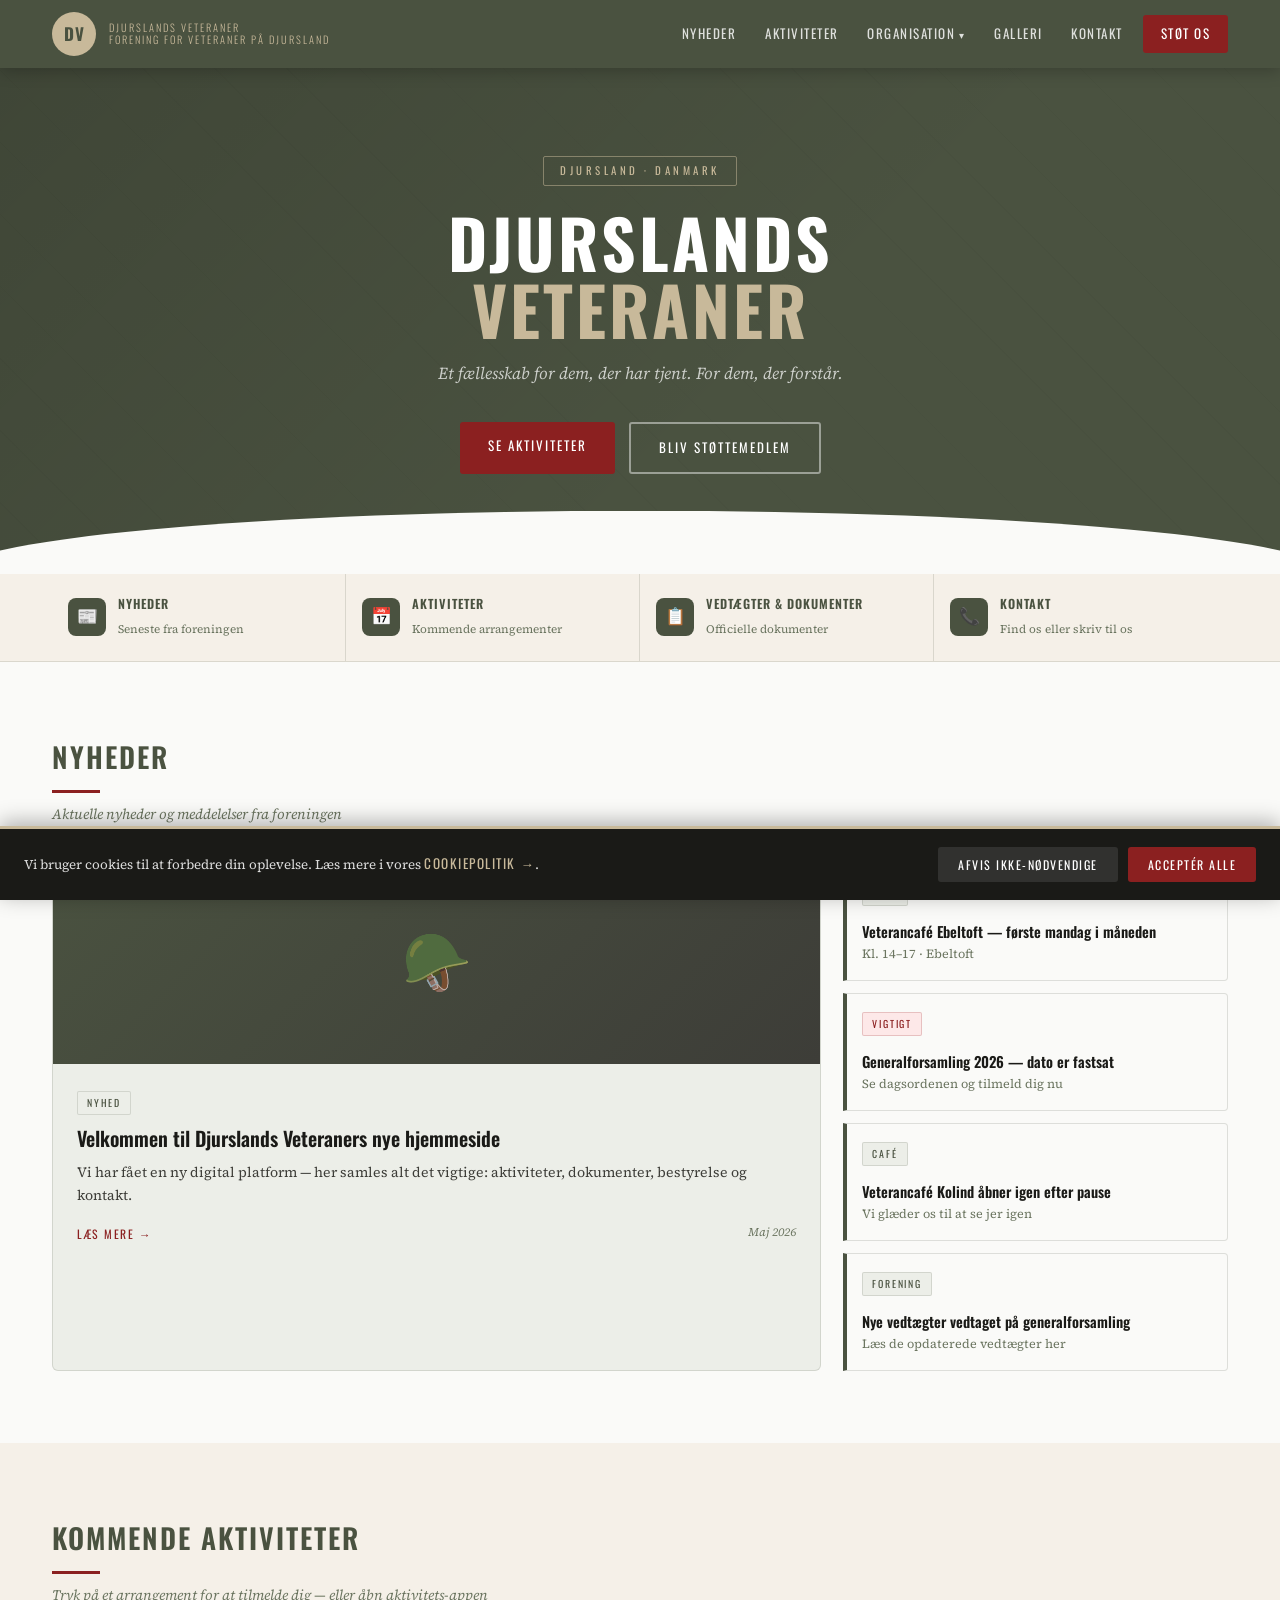
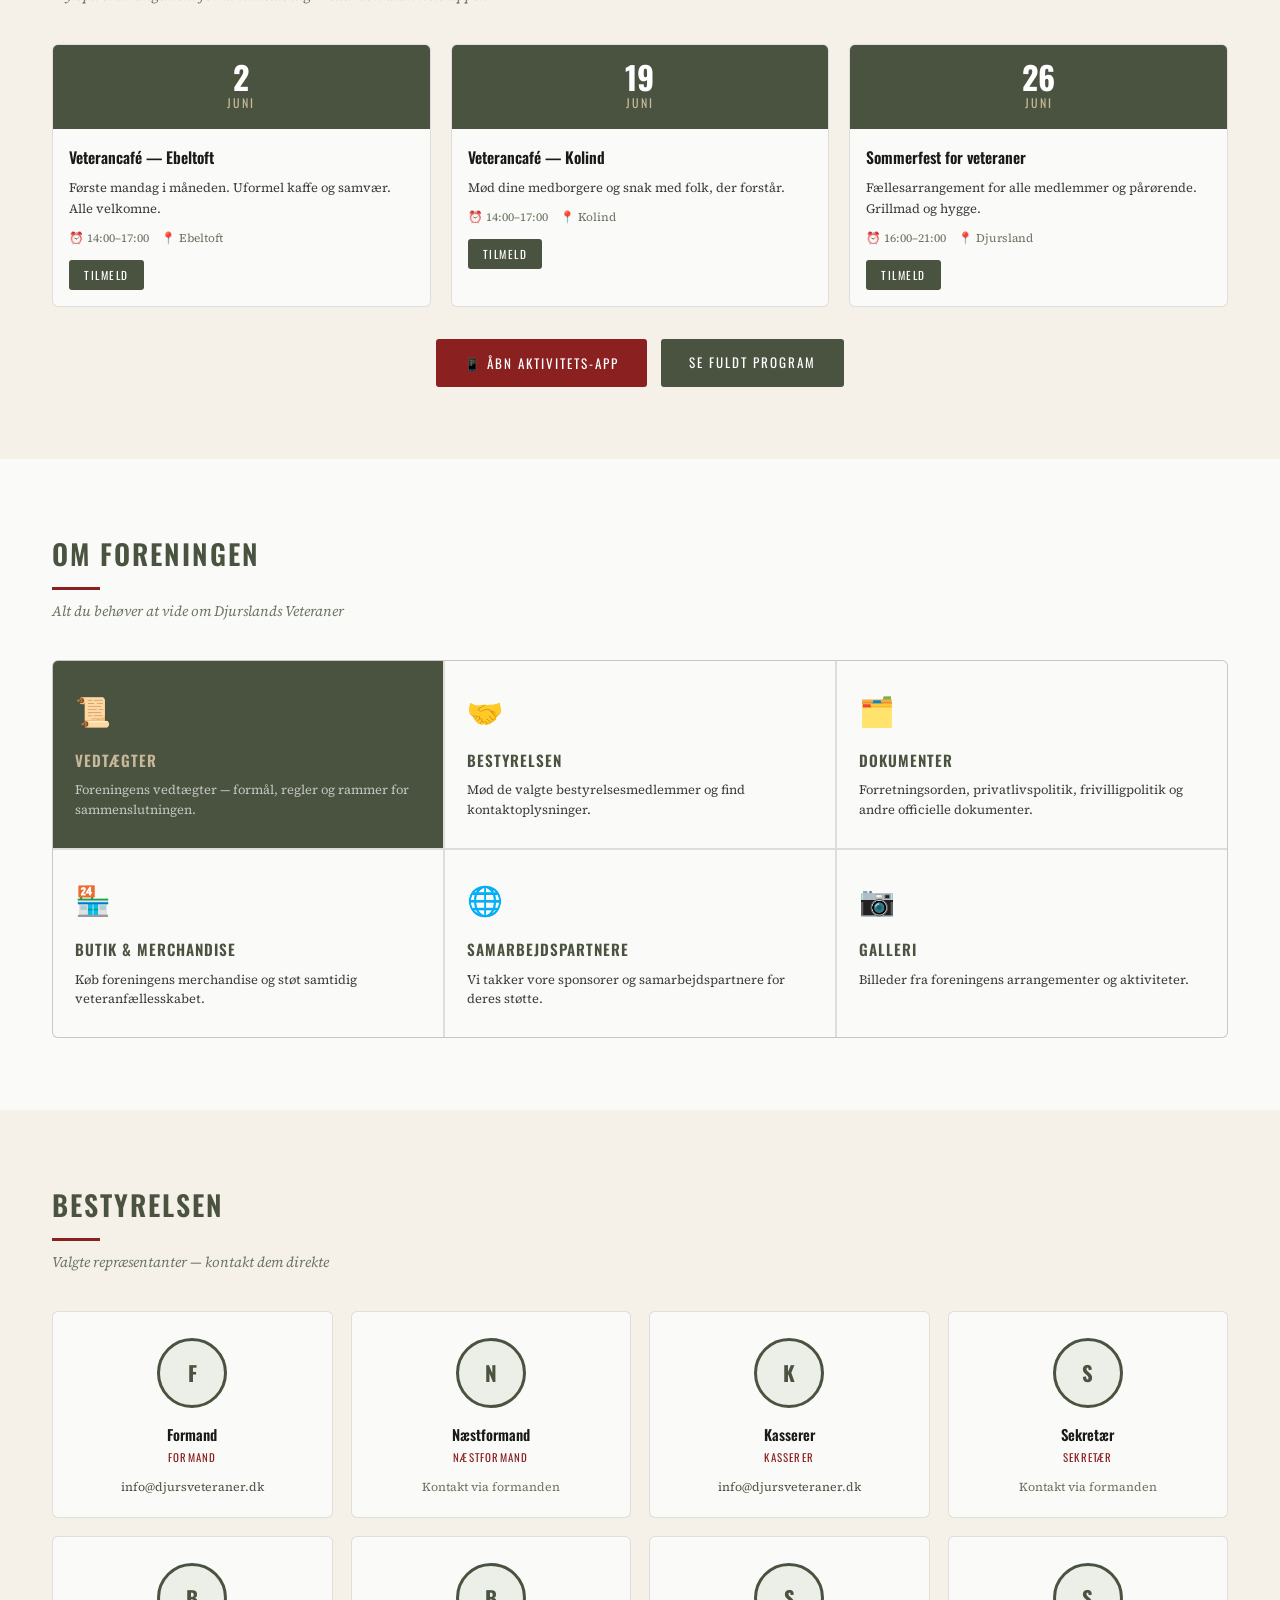
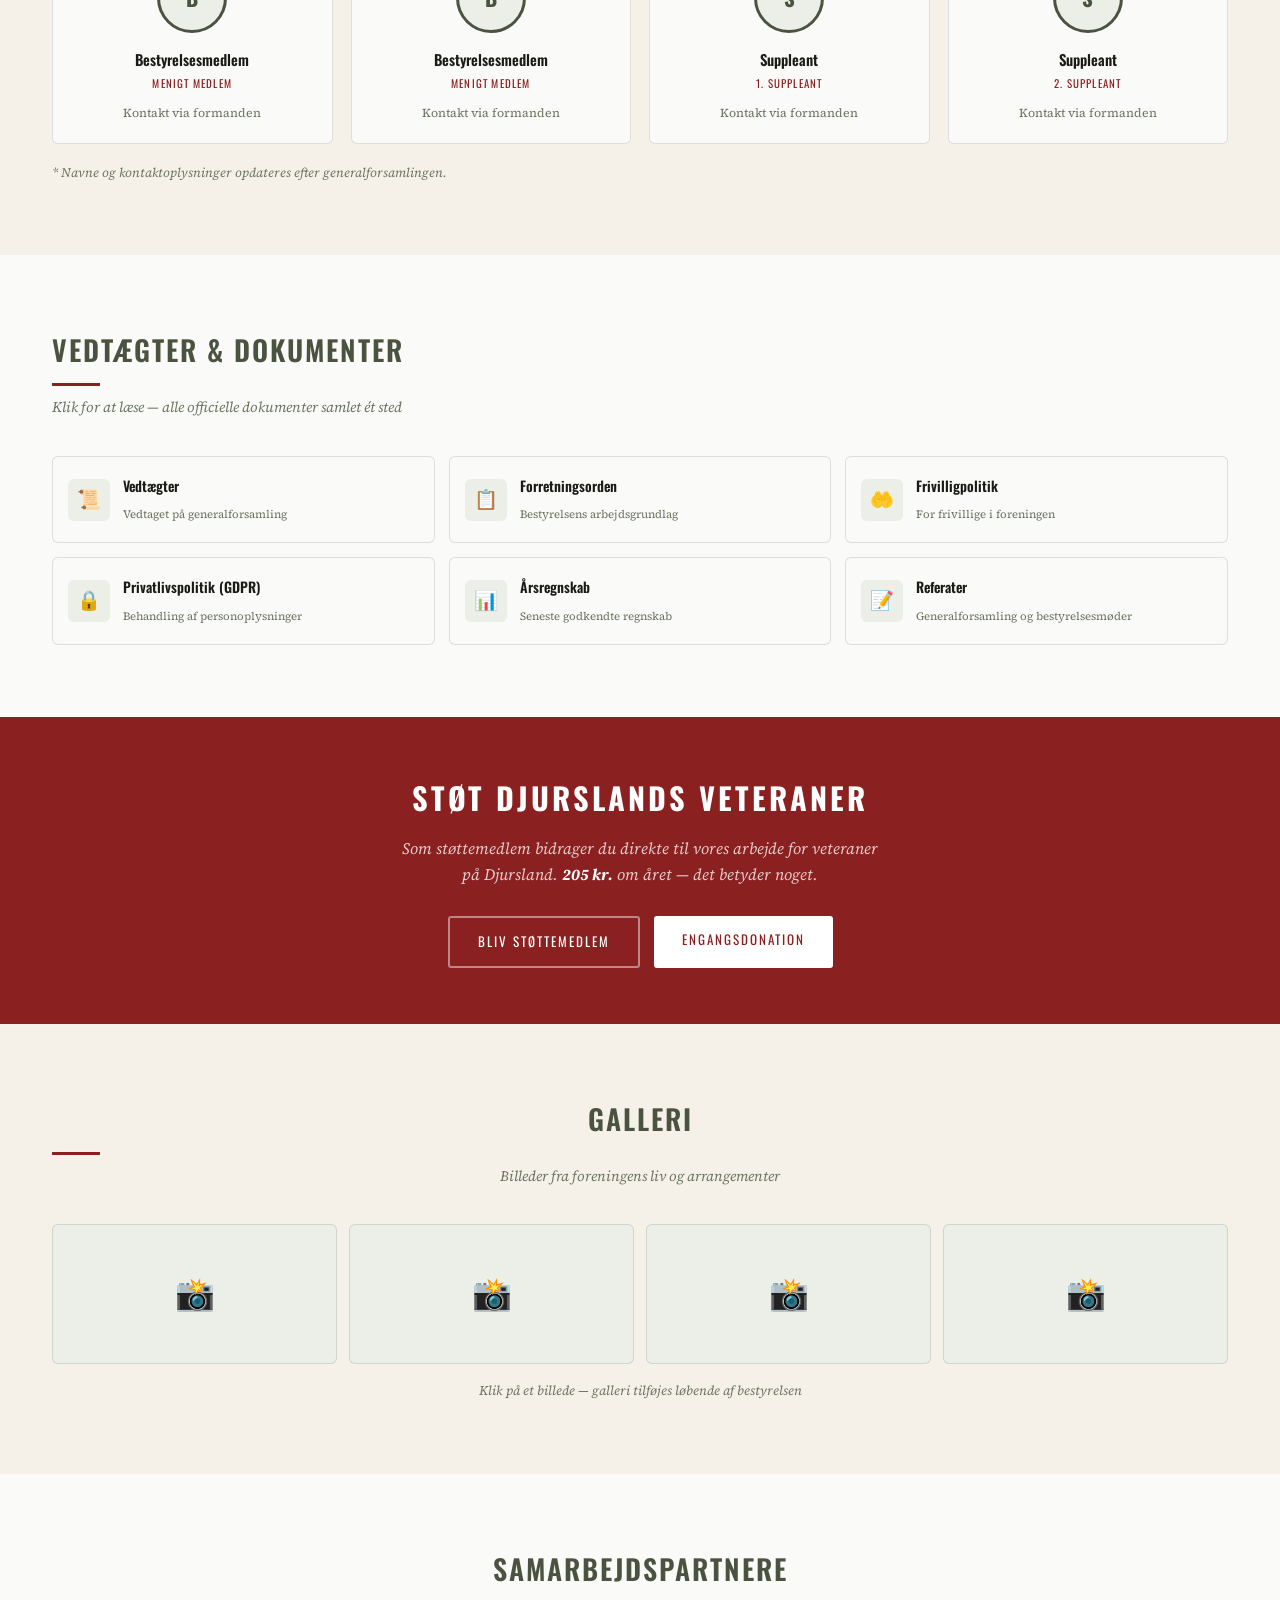
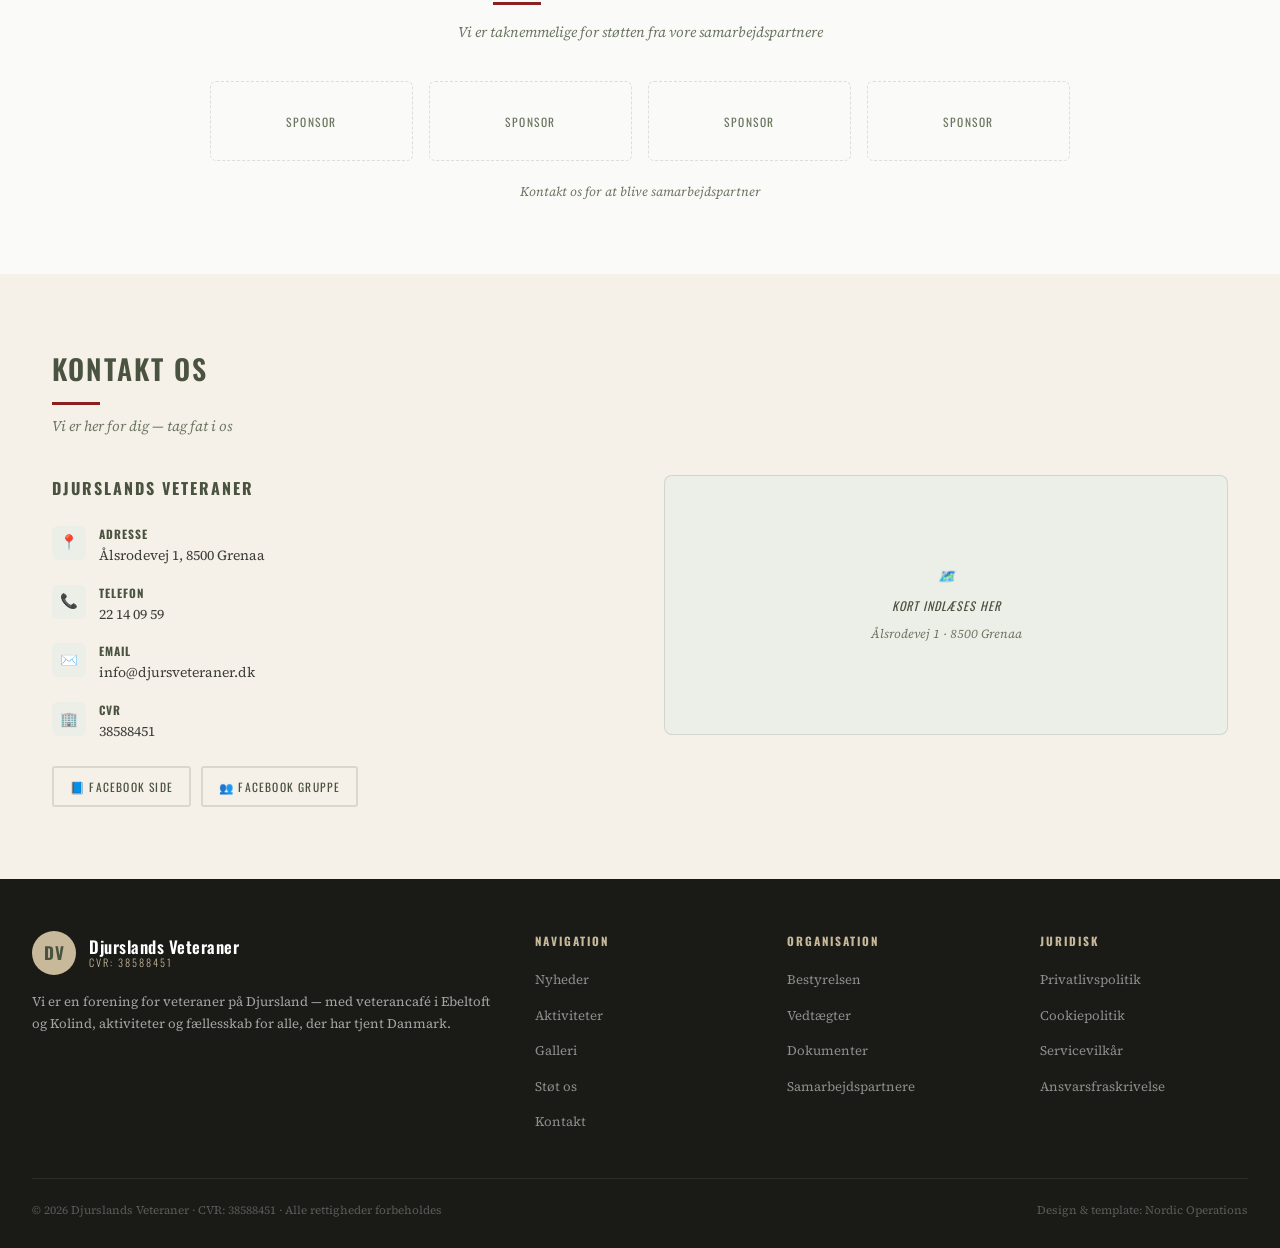
==== index.html @ 8ab8963c "Rename djursveteraner-v2 (3).html to index.html" ====
<!DOCTYPE html>
<html lang="da">
<head>
<meta charset="UTF-8">
<meta name="viewport" content="width=device-width, initial-scale=1.0">
<title id="page-title">Djurslands Veteraner</title>
<link rel="preconnect" href="https://fonts.googleapis.com">
<link href="https://fonts.googleapis.com/css2?family=Oswald:wght@300;400;600;700&family=Source+Serif+4:ital,wght@0,300;0,400;1,300&display=swap" rel="stylesheet">

<script>
/* ════════════════════════════════════════════════════════════════
   NORDIC OPERATIONS — VETERANHJEMMESIDE TEMPLATE v2.0
   Skift forening ved at redigere CONFIG-blokken herunder.
   Alt andet tilpasser sig automatisk.
   ════════════════════════════════════════════════════════════════ */
const CONFIG = {
  /* Foreningens identitet */
  navn:         "Djurslands Veteraner",
  undertitel:   "Forening for veteraner på Djursland",
  initialer:    "DV",
  tagline:      "Et fællesskab for dem, der har tjent. For dem, der forstår.",
  stiftetsAar:  2016,

  /* Kontakt */
  adresse:      "Ålsrodevej 1",
  postnrBy:     "8500 Grenaa",
  region:       "Djursland · Danmark",
  telefon:      "22 14 09 59",
  email:        "info@djursveteraner.dk",
  cvr:          "38588451",

  /* Sociale medier */
  facebook:     "https://www.facebook.com/DjurslandsVeteraner/",
  facebookGruppe: "https://www.facebook.com/groups/djurslandsveteraner",

  /* Støttemedlemskab */
  kontingent:   "205",

  /* Juridisk / template-ejer */
  templateEjer: "Nordic Operations",
  aargang:      "2026",

  /* Farver — primær og accent (hex) */
  farverPrimaer: "#4a5240",
  farverAccent:  "#8b2020",
  farverSand:    "#c8b99a",
};
</script>

<style>
  :root {
    --olive:      #4a5240;
    --olive-l:    #6b7560;
    --olive-pale: #eceee8;
    --sand:       #c8b99a;
    --sand-light: #f5f0e8;
    --red:        #8b2020;
    --red-l:      #a82828;
    --white:      #fafaf8;
    --dark:       #1a1a17;
    --mid:        #3d3d38;
    --border:     rgba(74,82,64,0.16);
    --radius:     6px;
  }

  *, *::before, *::after { margin:0; padding:0; box-sizing:border-box; }
  html { scroll-behavior: smooth; font-size: 16px; }

  body {
    font-family: 'Source Serif 4', Georgia, serif;
    background: var(--white);
    color: var(--dark);
    line-height: 1.65;
    overflow-x: hidden;
  }

  /* ── COOKIE BANNER ── */
  #cookie-banner {
    position: fixed;
    bottom: 0; left: 0; right: 0;
    background: var(--dark);
    color: rgba(255,255,255,0.85);
    z-index: 9999;
    padding: 18px 24px;
    display: flex;
    align-items: center;
    justify-content: space-between;
    gap: 20px;
    flex-wrap: wrap;
    box-shadow: 0 -4px 20px rgba(0,0,0,0.3);
    border-top: 3px solid var(--sand);
    transform: translateY(0);
    transition: transform 0.4s ease;
  }
  #cookie-banner.hidden { transform: translateY(110%); }
  .cookie-text { font-size: 0.83rem; flex: 1; min-width: 200px; }
  .cookie-text a { color: var(--sand); }
  .cookie-btns { display: flex; gap: 10px; flex-shrink: 0; }
  .cookie-accept, .cookie-reject {
    font-family: 'Oswald', sans-serif;
    font-size: 0.75rem;
    letter-spacing: 1.5px;
    text-transform: uppercase;
    padding: 9px 20px;
    border: none;
    border-radius: 3px;
    cursor: pointer;
    transition: background 0.2s;
  }
  .cookie-accept { background: var(--red); color: white; }
  .cookie-accept:hover { background: var(--red-l); }
  .cookie-reject { background: rgba(255,255,255,0.1); color: white; }
  .cookie-reject:hover { background: rgba(255,255,255,0.2); }

  /* ── MODAL OVERLAY (juridiske sider) ── */
  .modal-overlay {
    display: none;
    position: fixed;
    inset: 0;
    background: rgba(0,0,0,0.6);
    z-index: 8000;
    overflow-y: auto;
    padding: 40px 20px;
  }
  .modal-overlay.open { display: block; }
  .modal-box {
    background: var(--white);
    max-width: 760px;
    margin: 0 auto;
    border-radius: 10px;
    overflow: hidden;
    box-shadow: 0 20px 60px rgba(0,0,0,0.4);
  }
  .modal-header {
    background: var(--olive);
    padding: 24px 32px;
    display: flex;
    justify-content: space-between;
    align-items: center;
  }
  .modal-header h2 {
    font-family: 'Oswald', sans-serif;
    font-size: 1.3rem;
    font-weight: 600;
    color: white;
    text-transform: uppercase;
    letter-spacing: 2px;
  }
  .modal-close {
    background: rgba(255,255,255,0.15);
    border: none;
    color: white;
    width: 36px; height: 36px;
    border-radius: 50%;
    font-size: 1.1rem;
    cursor: pointer;
    display: flex; align-items: center; justify-content: center;
    transition: background 0.2s;
  }
  .modal-close:hover { background: rgba(255,255,255,0.3); }
  .modal-body {
    padding: 32px;
    font-size: 0.9rem;
    line-height: 1.75;
    color: var(--mid);
  }
  .modal-body h3 {
    font-family: 'Oswald', sans-serif;
    font-size: 1rem;
    text-transform: uppercase;
    letter-spacing: 1px;
    color: var(--olive);
    margin: 24px 0 8px;
  }
  .modal-body h3:first-child { margin-top: 0; }
  .modal-body p { margin-bottom: 12px; }
  .modal-body ul { padding-left: 20px; margin-bottom: 12px; }
  .modal-body ul li { margin-bottom: 6px; }
  .modal-body .legal-stamp {
    margin-top: 28px;
    padding: 16px;
    background: var(--olive-pale);
    border-radius: var(--radius);
    font-size: 0.8rem;
    border-left: 4px solid var(--olive);
  }

  /* ── HEADER ── */
  header {
    background: var(--olive);
    position: sticky;
    top: 0;
    z-index: 500;
    box-shadow: 0 2px 16px rgba(0,0,0,0.25);
  }
  .header-inner {
    max-width: 1240px;
    margin: 0 auto;
    padding: 0 2rem;
    display: flex;
    align-items: center;
    justify-content: space-between;
    height: 68px;
  }
  .logo {
    display: flex; align-items: center; gap: 13px;
    text-decoration: none;
  }
  .logo-badge {
    width: 44px; height: 44px;
    background: var(--sand);
    border-radius: 50%;
    display: flex; align-items: center; justify-content: center;
    font-family: 'Oswald', sans-serif;
    font-size: 17px; font-weight: 700;
    color: var(--olive);
    flex-shrink: 0;
    letter-spacing: 0.5px;
  }
  .logo-text {
    font-family: 'Oswald', sans-serif;
    font-size: 1.05rem; font-weight: 600;
    color: var(--white);
    line-height: 1.2;
    letter-spacing: 0.5px;
  }
  .logo-text span {
    display: block;
    font-size: 0.65rem; font-weight: 300;
    color: var(--sand);
    letter-spacing: 2px;
    text-transform: uppercase;
  }

  nav { display: flex; align-items: center; gap: 0; }
  nav > a, nav > .nav-dd > a {
    font-family: 'Oswald', sans-serif;
    font-size: 0.82rem;
    letter-spacing: 1.5px;
    text-transform: uppercase;
    color: rgba(255,255,255,0.82);
    text-decoration: none;
    padding: 0.55rem 0.9rem;
    transition: color 0.2s;
    white-space: nowrap;
    display: block;
  }
  nav > a:hover, nav > .nav-dd > a:hover { color: var(--sand); }

  .nav-dd { position: relative; }
  .nav-dd > a::after { content: ' ▾'; font-size: 0.65rem; }
  .dd-menu {
    display: none;
    position: absolute;
    top: calc(100% + 2px);
    left: 0;
    background: var(--dark);
    min-width: 210px;
    border-top: 3px solid var(--sand);
    box-shadow: 0 10px 30px rgba(0,0,0,0.35);
    border-radius: 0 0 var(--radius) var(--radius);
  }
  .nav-dd:hover .dd-menu { display: block; }
  .dd-menu a {
    display: block;
    font-family: 'Oswald', sans-serif;
    font-size: 0.78rem;
    letter-spacing: 1.2px;
    text-transform: uppercase;
    color: rgba(255,255,255,0.7);
    text-decoration: none;
    padding: 11px 18px;
    border-bottom: 1px solid rgba(255,255,255,0.05);
    transition: color 0.15s, background 0.15s;
  }
  .dd-menu a:last-child { border-bottom: none; }
  .dd-menu a:hover { color: var(--sand); background: rgba(255,255,255,0.04); }

  .nav-cta {
    background: var(--red) !important;
    color: white !important;
    padding: 0.5rem 1.1rem !important;
    border-radius: 3px;
    margin-left: 6px;
  }
  .nav-cta:hover { background: var(--red-l) !important; }

  /* ── HERO ── */
  .hero {
    background: var(--olive);
    background-image:
      linear-gradient(135deg, rgba(0,0,0,0.15) 0%, transparent 60%),
      repeating-linear-gradient(45deg, transparent, transparent 50px, rgba(0,0,0,0.025) 50px, rgba(0,0,0,0.025) 51px);
    padding: 88px 2rem 100px;
    text-align: center;
    position: relative;
    overflow: hidden;
  }
  .hero::after {
    content: '';
    position: absolute;
    bottom: -1px; left: 0; right: 0;
    height: 64px;
    background: var(--white);
    clip-path: ellipse(54% 100% at 50% 100%);
  }
  .hero-badge {
    display: inline-block;
    font-family: 'Oswald', sans-serif;
    font-size: 0.68rem;
    letter-spacing: 3.5px;
    text-transform: uppercase;
    color: var(--sand);
    border: 1px solid rgba(200,185,154,0.5);
    padding: 5px 16px;
    border-radius: 2px;
    margin-bottom: 22px;
  }
  .hero h1 {
    font-family: 'Oswald', sans-serif;
    font-size: clamp(2.6rem, 5.5vw, 4.2rem);
    font-weight: 700;
    color: white;
    letter-spacing: 3px;
    text-transform: uppercase;
    line-height: 1.0;
    margin-bottom: 18px;
  }
  .hero h1 em { font-style: normal; color: var(--sand); }
  .hero p {
    color: rgba(255,255,255,0.72);
    font-size: 1.05rem;
    font-style: italic;
    max-width: 500px;
    margin: 0 auto 34px;
  }
  .hero-btns {
    display: flex; gap: 14px;
    justify-content: center;
    flex-wrap: wrap;
  }

  /* ── BUTTONS ── */
  .btn {
    font-family: 'Oswald', sans-serif;
    font-size: 0.82rem;
    letter-spacing: 2px;
    text-transform: uppercase;
    text-decoration: none;
    padding: 13px 28px;
    border-radius: 3px;
    transition: all 0.2s;
    display: inline-block;
    border: none;
    cursor: pointer;
  }
  .btn-red { background: var(--red); color: white; }
  .btn-red:hover { background: var(--red-l); transform: translateY(-1px); }
  .btn-outline { background: transparent; color: white; border: 2px solid rgba(255,255,255,0.45); }
  .btn-outline:hover { border-color: var(--sand); color: var(--sand); }
  .btn-olive { background: var(--olive); color: white; }
  .btn-olive:hover { background: var(--olive-l); }
  .btn-sm {
    font-family: 'Oswald', sans-serif;
    font-size: 0.7rem;
    letter-spacing: 1.5px;
    text-transform: uppercase;
    text-decoration: none;
    padding: 7px 15px;
    border-radius: 3px;
    background: var(--olive);
    color: white;
    display: inline-block;
    transition: background 0.2s;
    border: none;
    cursor: pointer;
  }
  .btn-sm:hover { background: var(--red); }

  /* ── QUICKLINKS ── */
  .quicklinks {
    background: var(--sand-light);
    border-bottom: 1px solid var(--border);
  }
  .ql-inner {
    max-width: 1240px;
    margin: 0 auto;
    padding: 0 2rem;
    display: grid;
    grid-template-columns: repeat(4, 1fr);
  }
  .ql-item {
    display: flex; align-items: center; gap: 12px;
    padding: 20px 16px;
    text-decoration: none;
    color: var(--mid);
    border-right: 1px solid var(--border);
    transition: background 0.2s;
  }
  .ql-item:last-child { border-right: none; }
  .ql-item:hover { background: rgba(74,82,64,0.07); }
  .ql-ico {
    width: 38px; height: 38px;
    background: var(--olive);
    border-radius: 8px;
    display: flex; align-items: center; justify-content: center;
    font-size: 1.05rem;
    flex-shrink: 0;
  }
  .ql-lbl {
    font-family: 'Oswald', sans-serif;
    font-size: 0.78rem;
    letter-spacing: 1px;
    text-transform: uppercase;
    font-weight: 600;
    color: var(--olive);
    display: block;
  }
  .ql-sub { font-size: 0.72rem; color: var(--olive-l); }

  /* ── SECTION ── */
  .wrap { max-width: 1240px; margin: 0 auto; padding: 72px 2rem; }
  .wrap-alt { background: var(--sand-light); }

  .sec-title {
    font-family: 'Oswald', sans-serif;
    font-size: 1.75rem; font-weight: 600;
    color: var(--olive);
    text-transform: uppercase;
    letter-spacing: 2px;
    margin-bottom: 6px;
  }
  .sec-title::after {
    content: '';
    display: block;
    width: 48px; height: 3px;
    background: var(--red);
    margin-top: 10px;
  }
  .sec-sub {
    color: var(--olive-l);
    font-size: 0.9rem;
    font-style: italic;
    margin-top: 10px;
    margin-bottom: 36px;
  }

  /* ── NEWS ── */
  .news-grid { display: grid; grid-template-columns: 2fr 1fr; gap: 22px; }

  .news-feat {
    background: var(--olive-pale);
    border-radius: var(--radius);
    border: 1px solid var(--border);
    overflow: hidden;
  }
  .news-feat-img {
    height: 200px;
    background: linear-gradient(135deg, var(--olive) 0%, var(--mid) 100%);
    display: flex; align-items: center; justify-content: center;
    font-size: 3.5rem;
  }
  .news-feat-body { padding: 24px; }
  .tag {
    display: inline-block;
    font-family: 'Oswald', sans-serif;
    font-size: 0.62rem;
    letter-spacing: 1.8px;
    text-transform: uppercase;
    padding: 3px 9px;
    border-radius: 2px;
    background: var(--olive-pale);
    color: var(--olive);
    border: 1px solid var(--border);
    margin-bottom: 10px;
  }
  .tag.red { background: #fde8e8; color: var(--red); border-color: rgba(139,32,32,0.2); }
  .news-feat-body h3 {
    font-family: 'Oswald', sans-serif;
    font-size: 1.25rem; font-weight: 600;
    color: var(--dark);
    line-height: 1.3;
    margin-bottom: 10px;
  }
  .news-feat-body p { font-size: 0.88rem; color: var(--mid); margin-bottom: 16px; }
  .news-foot { display: flex; justify-content: space-between; align-items: center; }
  .read-more {
    font-family: 'Oswald', sans-serif;
    font-size: 0.73rem;
    letter-spacing: 1.5px;
    text-transform: uppercase;
    color: var(--red);
    text-decoration: none;
    display: inline-flex; align-items: center; gap: 5px;
    cursor: pointer; background: none; border: none;
  }
  .read-more::after { content: '→'; }
  .read-more:hover { color: var(--olive); }
  .news-date { font-size: 0.73rem; color: var(--olive-l); font-style: italic; }

  .news-list { display: flex; flex-direction: column; gap: 12px; }
  .news-item {
    background: var(--white);
    border: 1px solid var(--border);
    border-left: 4px solid var(--olive);
    border-radius: 0 4px 4px 0;
    padding: 15px;
    text-decoration: none;
    color: inherit;
    display: block;
    cursor: pointer;
    transition: border-left-color 0.2s;
  }
  .news-item:hover { border-left-color: var(--red); }
  .news-item h4 {
    font-family: 'Oswald', sans-serif;
    font-size: 0.92rem; font-weight: 600;
    color: var(--dark);
    margin: 6px 0 3px;
    line-height: 1.3;
  }
  .news-item p { font-size: 0.78rem; color: var(--olive-l); }

  /* ── AKTIVITETER ── */
  .events-grid { display: grid; grid-template-columns: repeat(3, 1fr); gap: 20px; }
  .ev-card {
    background: var(--white);
    border-radius: var(--radius);
    border: 1px solid var(--border);
    overflow: hidden;
    transition: box-shadow 0.2s, transform 0.2s;
  }
  .ev-card:hover { box-shadow: 0 8px 24px rgba(0,0,0,0.1); transform: translateY(-2px); }
  .ev-date {
    background: var(--olive);
    color: white;
    text-align: center;
    padding: 16px 12px;
    font-family: 'Oswald', sans-serif;
  }
  .ev-date .day { font-size: 2rem; font-weight: 700; line-height: 1; }
  .ev-date .mth { font-size: 0.75rem; letter-spacing: 2px; text-transform: uppercase; color: var(--sand); }
  .ev-body { padding: 16px; }
  .ev-body h4 {
    font-family: 'Oswald', sans-serif;
    font-size: 0.98rem; font-weight: 600;
    color: var(--dark);
    margin-bottom: 6px;
  }
  .ev-body p { font-size: 0.8rem; color: var(--mid); margin-bottom: 10px; }
  .ev-meta { font-size: 0.73rem; color: var(--olive-l); display: flex; gap: 12px; margin-bottom: 12px; }

  /* ── ORGANISATION ── */
  .org-grid {
    display: grid;
    grid-template-columns: repeat(3, 1fr);
    gap: 2px;
    background: var(--border);
    border: 1px solid var(--border);
    border-radius: var(--radius);
    overflow: hidden;
  }
  .org-card {
    background: var(--white);
    padding: 28px 22px;
    text-decoration: none;
    color: inherit;
    display: block;
    cursor: pointer;
    transition: background 0.2s;
  }
  .org-card:hover { background: var(--olive-pale); }
  .org-card.dark { background: var(--olive); }
  .org-card.dark:hover { background: #3d4636; }
  .org-ico { font-size: 1.8rem; margin-bottom: 12px; }
  .org-card h4 {
    font-family: 'Oswald', sans-serif;
    font-size: 0.95rem; font-weight: 600;
    text-transform: uppercase;
    letter-spacing: 1px;
    color: var(--olive);
    margin-bottom: 7px;
  }
  .org-card.dark h4 { color: var(--sand); }
  .org-card p { font-size: 0.8rem; color: var(--mid); line-height: 1.55; }
  .org-card.dark p { color: rgba(255,255,255,0.68); }

  /* ── BESTYRELSE ── */
  .board-grid { display: grid; grid-template-columns: repeat(4, 1fr); gap: 18px; }
  .board-card {
    text-align: center;
    background: var(--white);
    border: 1px solid var(--border);
    border-radius: var(--radius);
    padding: 26px 16px 20px;
  }
  .board-av {
    width: 70px; height: 70px;
    background: var(--olive-pale);
    border-radius: 50%;
    border: 3px solid var(--olive);
    margin: 0 auto 14px;
    display: flex; align-items: center; justify-content: center;
    font-family: 'Oswald', sans-serif;
    font-size: 1.3rem; font-weight: 700;
    color: var(--olive);
  }
  .board-card h4 {
    font-family: 'Oswald', sans-serif;
    font-size: 0.92rem; font-weight: 600;
    color: var(--dark);
    margin-bottom: 3px;
  }
  .board-role {
    display: block;
    font-family: 'Oswald', sans-serif;
    font-size: 0.68rem;
    letter-spacing: 1.2px;
    text-transform: uppercase;
    color: var(--red);
    margin-bottom: 10px;
  }
  .board-info { font-size: 0.76rem; color: var(--olive-l); }
  .board-info a { color: var(--olive); text-decoration: none; }
  .board-info a:hover { color: var(--red); }

  /* ── DOKUMENTER ── */
  .docs-grid { display: grid; grid-template-columns: repeat(3, 1fr); gap: 14px; }
  .doc-card {
    display: flex; align-items: center; gap: 13px;
    background: var(--white);
    border: 1px solid var(--border);
    border-radius: var(--radius);
    padding: 17px 15px;
    text-decoration: none;
    color: inherit;
    cursor: pointer;
    transition: border-color 0.2s, box-shadow 0.2s;
  }
  .doc-card:hover { border-color: var(--olive); box-shadow: 0 4px 14px rgba(0,0,0,0.07); }
  .doc-ico {
    width: 42px; height: 42px;
    background: var(--olive-pale);
    border-radius: var(--radius);
    display: flex; align-items: center; justify-content: center;
    font-size: 1.2rem;
    flex-shrink: 0;
  }
  .doc-title {
    font-family: 'Oswald', sans-serif;
    font-size: 0.88rem; font-weight: 600;
    color: var(--dark);
    display: block;
    margin-bottom: 2px;
  }
  .doc-type { font-size: 0.7rem; color: var(--olive-l); }

  /* ── STØT OS BAND ── */
  .support-band {
    background: var(--red);
    padding: 56px 2rem;
    text-align: center;
  }
  .support-band h2 {
    font-family: 'Oswald', sans-serif;
    font-size: 1.9rem; font-weight: 700;
    color: white;
    text-transform: uppercase;
    letter-spacing: 3px;
    margin-bottom: 12px;
  }
  .support-band p {
    color: rgba(255,255,255,0.78);
    font-style: italic;
    margin-bottom: 28px;
    max-width: 480px;
    margin-left: auto; margin-right: auto;
  }
  .support-btns { display: flex; gap: 14px; justify-content: center; flex-wrap: wrap; }
  .btn-white { background: white; color: var(--red); }
  .btn-white:hover { background: #f0f0ee; }

  /* ── SAMARBEJDE ── */
  .sponsors-grid {
    display: grid;
    grid-template-columns: repeat(4, 1fr);
    gap: 16px;
    max-width: 860px;
    margin: 0 auto;
  }
  .sponsor-slot {
    background: var(--white);
    border: 1px dashed var(--border);
    border-radius: var(--radius);
    height: 80px;
    display: flex; align-items: center; justify-content: center;
    font-family: 'Oswald', sans-serif;
    font-size: 0.72rem;
    letter-spacing: 1.5px;
    text-transform: uppercase;
    color: var(--olive-l);
  }

  /* ── KONTAKT ── */
  .contact-grid { display: grid; grid-template-columns: 1fr 1fr; gap: 48px; align-items: start; }
  .contact-info h3 {
    font-family: 'Oswald', sans-serif;
    font-size: 1rem;
    text-transform: uppercase;
    letter-spacing: 2px;
    color: var(--olive);
    margin-bottom: 22px;
  }
  .c-line { display: flex; gap: 13px; margin-bottom: 15px; align-items: flex-start; }
  .c-ico {
    width: 34px; height: 34px;
    background: var(--olive-pale);
    border-radius: var(--radius);
    display: flex; align-items: center; justify-content: center;
    font-size: 0.9rem;
    flex-shrink: 0;
    margin-top: 2px;
  }
  .c-detail { font-size: 0.87rem; color: var(--mid); }
  .c-detail strong {
    display: block;
    font-family: 'Oswald', sans-serif;
    font-size: 0.72rem;
    letter-spacing: 1px;
    text-transform: uppercase;
    color: var(--olive);
    margin-bottom: 2px;
  }
  .c-detail a { color: var(--mid); text-decoration: none; }
  .c-detail a:hover { color: var(--red); }
  .social-row { display: flex; gap: 10px; margin-top: 22px; flex-wrap: wrap; }
  .soc-btn {
    font-family: 'Oswald', sans-serif;
    font-size: 0.72rem;
    letter-spacing: 1.2px;
    text-transform: uppercase;
    text-decoration: none;
    padding: 9px 16px;
    border: 2px solid var(--border);
    border-radius: 3px;
    color: var(--olive);
    transition: all 0.2s;
  }
  .soc-btn:hover { border-color: var(--olive); background: var(--olive-pale); }
  .map-box {
    background: var(--olive-pale);
    border-radius: 8px;
    height: 260px;
    display: flex; align-items: center; justify-content: center;
    border: 1px solid var(--border);
    flex-direction: column;
    gap: 8px;
    font-size: 0.85rem;
    color: var(--olive-l);
    font-style: italic;
  }

  /* ── FOOTER ── */
  footer { background: var(--dark); color: rgba(255,255,255,0.6); padding: 52px 2rem 28px; }
  .foot-inner {
    max-width: 1240px;
    margin: 0 auto;
    display: grid;
    grid-template-columns: 2.2fr 1fr 1fr 1fr;
    gap: 44px;
    margin-bottom: 36px;
  }
  .foot-brand p { font-size: 0.82rem; margin-top: 16px; line-height: 1.65; }
  .foot-brand .logo-text { color: white; }
  footer h5 {
    font-family: 'Oswald', sans-serif;
    font-size: 0.72rem;
    letter-spacing: 2px;
    text-transform: uppercase;
    color: var(--sand);
    margin-bottom: 15px;
  }
  footer ul { list-style: none; }
  footer ul li { margin-bottom: 9px; }
  footer ul li a, footer ul li button {
    font-size: 0.82rem;
    color: rgba(255,255,255,0.5);
    text-decoration: none;
    background: none; border: none; cursor: pointer;
    font-family: inherit;
    transition: color 0.2s;
    padding: 0;
  }
  footer ul li a:hover, footer ul li button:hover { color: var(--sand); }
  .foot-bottom {
    max-width: 1240px;
    margin: 0 auto;
    padding-top: 22px;
    border-top: 1px solid rgba(255,255,255,0.08);
    display: flex;
    justify-content: space-between;
    align-items: center;
    font-size: 0.72rem;
    color: rgba(255,255,255,0.28);
    flex-wrap: wrap;
    gap: 8px;
  }
  .foot-bottom a { color: rgba(255,255,255,0.28); text-decoration: none; }
  .foot-bottom a:hover { color: var(--sand); }

  /* ── NEWS MODAL ── */
  .news-detail-header { background: var(--olive-pale); padding: 20px 32px; border-bottom: 1px solid var(--border); }
  .news-detail-header .tag { margin-bottom: 8px; }
  .news-detail-header h2 { font-family: 'Oswald', sans-serif; font-size: 1.5rem; color: var(--dark); font-weight: 600; }
  .news-detail-body { padding: 28px 32px; font-size: 0.9rem; line-height: 1.8; color: var(--mid); }
  .news-detail-body p { margin-bottom: 14px; }

  /* ── UTILS ── */
  .tc { text-align: center; }
  .mt-8 { margin-top: 8px; }
  .mt-20 { margin-top: 20px; }
  .mt-32 { margin-top: 32px; }

  /* ── ANIMATIONS ── */
  @keyframes fadeUp {
    from { opacity: 0; transform: translateY(16px); }
    to   { opacity: 1; transform: translateY(0); }
  }
  .hero h1 { animation: fadeUp 0.55s ease both; }
  .hero p  { animation: fadeUp 0.55s 0.1s ease both; }
  .hero-btns { animation: fadeUp 0.55s 0.18s ease both; }

  /* ── RESPONSIVE ── */
  @media (max-width: 960px) {
    .ql-inner { grid-template-columns: repeat(2, 1fr); }
    .news-grid { grid-template-columns: 1fr; }
    .events-grid { grid-template-columns: 1fr 1fr; }
    .org-grid { grid-template-columns: 1fr 1fr; }
    .board-grid { grid-template-columns: repeat(2, 1fr); }
    .docs-grid { grid-template-columns: 1fr 1fr; }
    .contact-grid { grid-template-columns: 1fr; }
    .foot-inner { grid-template-columns: 1fr 1fr; }
    nav { display: none; }
    .sponsors-grid { grid-template-columns: repeat(2, 1fr); }
  }
  @media (max-width: 600px) {
    .ql-inner { grid-template-columns: 1fr; }
    .events-grid { grid-template-columns: 1fr; }
    .org-grid { grid-template-columns: 1fr; }
    .board-grid { grid-template-columns: 1fr; }
    .docs-grid { grid-template-columns: 1fr; }
    .foot-inner { grid-template-columns: 1fr; }
    .sponsors-grid { grid-template-columns: 1fr 1fr; }
  }
</style>
</head>
<body>

<!-- ═══════════════════════════════ COOKIE BANNER ═══════════════════════════════ -->
<div id="cookie-banner">
  <div class="cookie-text">
    Vi bruger cookies til at forbedre din oplevelse. Læs mere i vores
    <button class="read-more" onclick="openModal('modal-cookie')" style="color:var(--sand);background:none;border:none;cursor:pointer;font-size:0.83rem;">cookiepolitik</button>.
  </div>
  <div class="cookie-btns">
    <button class="cookie-reject" onclick="closeCookie()">Afvis ikke-nødvendige</button>
    <button class="cookie-accept" onclick="closeCookie()">Acceptér alle</button>
  </div>
</div>

<!-- ═══════════════════════════════ MODALS ═══════════════════════════════ -->

<!-- NYHED MODAL -->
<div class="modal-overlay" id="modal-nyhed">
  <div class="modal-box">
    <div class="modal-header">
      <h2>Nyhed</h2>
      <button class="modal-close" onclick="closeModal('modal-nyhed')">✕</button>
    </div>
    <div class="news-detail-header">
      <div class="tag">Nyhed</div>
      <h2>Velkommen til Djurslands Veteraners nye hjemmeside</h2>
    </div>
    <div class="news-detail-body">
      <p>Vi har fået en ny digital platform — her samles alt det vigtige: aktiviteter, dokumenter, bestyrelse og kontakt.</p>
      <p>Vi opfordrer alle medlemmer til at oprette profil og holde oplysninger opdateret. Det tager kun 2 minutter, men er til stor hjælp for foreningen.</p>
      <p>Hjemmesiden vil løbende blive udvidet med flere funktioner. Har du rettelser eller idéer, er du velkommen til at kontakte bestyrelsen.</p>
      <p class="news-date" style="margin-top:20px;">Publiceret: Maj 2026</p>
    </div>
  </div>
</div>

<!-- CAFE EBELTOFT MODAL -->
<div class="modal-overlay" id="modal-cafe-eb">
  <div class="modal-box">
    <div class="modal-header">
      <h2>Veterancafé Ebeltoft</h2>
      <button class="modal-close" onclick="closeModal('modal-cafe-eb')">✕</button>
    </div>
    <div class="news-detail-body">
      <p><strong>Veterancafé Ebeltoft</strong> holder åbent den første mandag i hver måned.</p>
      <p>Tid: <strong>Kl. 14:00–17:00</strong><br>Sted: Ebeltoft</p>
      <p>Kaffe, snak og samvær. Alle veteraner og pårørende er velkomne — ingen tilmelding nødvendig.</p>
    </div>
  </div>
</div>

<!-- CAFE KOLIND MODAL -->
<div class="modal-overlay" id="modal-cafe-ko">
  <div class="modal-box">
    <div class="modal-header">
      <h2>Veterancafé Kolind</h2>
      <button class="modal-close" onclick="closeModal('modal-cafe-ko')">✕</button>
    </div>
    <div class="news-detail-body">
      <p><strong>Veterancafé Kolind</strong> er åben igen efter pause.</p>
      <p>Tid: <strong>Kl. 14:00–17:00</strong><br>Sted: Kolind</p>
      <p>Mød dine medborgere — i Kolind. Vi glæder os til at se jer igen.</p>
    </div>
  </div>
</div>

<!-- GENERALFORSAMLING MODAL -->
<div class="modal-overlay" id="modal-gf">
  <div class="modal-box">
    <div class="modal-header">
      <h2>Generalforsamling 2026</h2>
      <button class="modal-close" onclick="closeModal('modal-gf')">✕</button>
    </div>
    <div class="news-detail-body">
      <p>Datoen for årets generalforsamling er fastsat. Alle medlemmer opfordres til at deltage.</p>
      <p><strong>Dagsorden:</strong></p>
      <ul style="padding-left:20px;margin-bottom:14px;">
        <li>Valg af dirigent</li>
        <li>Formandens beretning</li>
        <li>Regnskab og budget</li>
        <li>Indkomne forslag</li>
        <li>Valg til bestyrelsen</li>
        <li>Eventuelt</li>
      </ul>
      <p>Kontakt bestyrelsen for tilmelding og nærmere oplysninger om tid og sted.</p>
    </div>
  </div>
</div>

<!-- VEDTÆGTER MODAL -->
<div class="modal-overlay" id="modal-vedtaegter">
  <div class="modal-box">
    <div class="modal-header">
      <h2>Vedtægter</h2>
      <button class="modal-close" onclick="closeModal('modal-vedtaegter')">✕</button>
    </div>
    <div class="modal-body">
      <h3>§1 Navn og hjemsted</h3>
      <p>Foreningens navn er Djurslands Veteraner. Foreningen er hjemmehørende i Syddjurs Kommune.</p>
      <h3>§2 Formål</h3>
      <p>Foreningens formål er at skabe netværk og fællesskab for veteraner på Djursland, samt at yde støtte og rådgivning til veteraner og deres pårørende.</p>
      <h3>§3 Medlemskab</h3>
      <p>Alle veteraner er gratis medlemmer af foreningen. Støttemedlemmer betaler 205 kr. pr. år.</p>
      <h3>§4 Generalforsamling</h3>
      <p>Foreningens øverste myndighed er generalforsamlingen, der afholdes én gang årligt. Alle medlemmer har stemmeret.</p>
      <h3>§5 Bestyrelsen</h3>
      <p>Foreningen ledes af en bestyrelse på minimum 3 og maksimum 7 medlemmer. Formand og kasserer kan ikke være samme person.</p>
      <div class="legal-stamp">
        📋 Dette er et uddrag. Det fulde dokument kan rekvireres ved henvendelse til bestyrelsen på <a href="mailto:info@djursveteraner.dk">info@djursveteraner.dk</a>
      </div>
    </div>
  </div>
</div>

<!-- PRIVATLIVSPOLITIK MODAL -->
<div class="modal-overlay" id="modal-privacy">
  <div class="modal-box">
    <div class="modal-header">
      <h2>Privatlivspolitik (GDPR)</h2>
      <button class="modal-close" onclick="closeModal('modal-privacy')">✕</button>
    </div>
    <div class="modal-body">
      <h3>Dataansvarlig</h3>
      <p>Djurslands Veteraner · Ålsrodevej 1, 8500 Grenaa · CVR: 38588451 · info@djursveteraner.dk</p>

      <h3>Hvilke oplysninger behandler vi?</h3>
      <p>Vi behandler navn, adresse, e-mail, telefonnummer og evt. militær baggrund som du selv oplyser ved oprettelse af profil.</p>

      <h3>Formål og hjemmel</h3>
      <p>Oplysningerne bruges til administration af medlemskab, udsendelse af nyheder og invitationer til arrangementer. Hjemlen er GDPR artikel 6(1)(b) — opfyldelse af aftale.</p>

      <h3>Opbevaring og sletning</h3>
      <p>Personoplysninger slettes senest 2 år efter ophør af medlemskab, medmindre lovgivning kræver længere opbevaring.</p>

      <h3>Dine rettigheder</h3>
      <ul>
        <li>Ret til indsigt i egne oplysninger</li>
        <li>Ret til berigtigelse af forkerte oplysninger</li>
        <li>Ret til sletning ("retten til at blive glemt")</li>
        <li>Ret til at gøre indsigelse mod behandling</li>
        <li>Ret til dataportabilitet</li>
      </ul>

      <h3>Klage</h3>
      <p>Du kan klage til Datatilsynet, Carl Jacobsens Vej 35, 2500 Valby · <a href="https://www.datatilsynet.dk" target="_blank">datatilsynet.dk</a></p>

      <div class="legal-stamp">Sidst opdateret: Januar 2026 · Udarbejdet med bistand fra Nordic Operations</div>
    </div>
  </div>
</div>

<!-- COOKIEPOLITIK MODAL -->
<div class="modal-overlay" id="modal-cookie">
  <div class="modal-box">
    <div class="modal-header">
      <h2>Cookiepolitik</h2>
      <button class="modal-close" onclick="closeModal('modal-cookie')">✕</button>
    </div>
    <div class="modal-body">
      <h3>Hvad er cookies?</h3>
      <p>Cookies er små tekstfiler der gemmes i din browser, når du besøger en hjemmeside. De bruges til at huske dine præferencer og forbedre funktionaliteten.</p>

      <h3>Hvilke cookies bruger vi?</h3>
      <p><strong>Nødvendige cookies</strong> — teknisk nødvendige for at siden fungerer (login, sessioner). Kan ikke frameldes.</p>
      <p><strong>Funktionelle cookies</strong> — husker dine præferencer som f.eks. sprog og indstillinger. Kan frameldes.</p>
      <p><strong>Statistiske cookies</strong> — anonymiserede data om brug af siden til forbedring. Kræver samtykke.</p>

      <h3>Tredjepartscookies</h3>
      <p>Vi bruger Facebook-integration (sociale knapper). Facebook kan placere egne cookies — se Facebooks cookiepolitik for detaljer.</p>

      <h3>Sletning af cookies</h3>
      <p>Du kan til enhver tid slette cookies i din browsers indstillinger. Bemærk at dette kan påvirke sidens funktionalitet.</p>

      <div class="legal-stamp">Sidst opdateret: Januar 2026 · Djurslands Veteraner · CVR: 38588451</div>
    </div>
  </div>
</div>

<!-- SERVICEVILKÅR MODAL -->
<div class="modal-overlay" id="modal-vilkaar">
  <div class="modal-box">
    <div class="modal-header">
      <h2>Servicevilkår &amp; Handelsbetingelser</h2>
      <button class="modal-close" onclick="closeModal('modal-vilkaar')">✕</button>
    </div>
    <div class="modal-body">
      <h3>Generelt</h3>
      <p>Disse vilkår gælder for brug af Djurslands Veteraners hjemmeside og køb i foreningens butik.</p>

      <h3>Støttemedlemskab og betaling</h3>
      <p>Støttemedlemskab koster 205 kr. pr. år. Betaling sker via de betalingsmetoder, der er angivet ved tilmelding. Kontingent er ikke refunderbart efter generalforsamlingens afholdelse i det pågældende år.</p>

      <h3>Merchandise og butik</h3>
      <p>Alle priser er i DKK inkl. moms. Fortrudsret er 14 dage fra modtagelse, jf. forbrugeraftaleloven. Returnering sker for købers regning medmindre varen er defekt.</p>

      <h3>Immaterielle rettigheder</h3>
      <p>Alt indhold på hjemmesiden — tekster, billeder, logo og design — er ophavsretligt beskyttet. Brug kræver skriftlig tilladelse fra Djurslands Veteraner og Nordic Operations.</p>

      <h3>Ansvar</h3>
      <p>Djurslands Veteraner er ikke ansvarlig for indirekte tab, følgeskader eller tab opstået ved tekniske fejl på hjemmesiden.</p>

      <div class="legal-stamp">Sidst opdateret: Januar 2026 · Djurslands Veteraner · CVR: 38588451</div>
    </div>
  </div>
</div>

<!-- ANSVARSFRASKRIVELSE MODAL -->
<div class="modal-overlay" id="modal-ansvar">
  <div class="modal-box">
    <div class="modal-header">
      <h2>Ansvarsfraskrivelse</h2>
      <button class="modal-close" onclick="closeModal('modal-ansvar')">✕</button>
    </div>
    <div class="modal-body">
      <h3>Indholdsansvar</h3>
      <p>Indholdet på denne hjemmeside er udarbejdet til generel information. Vi tilstræber at holde informationerne korrekte og opdaterede, men kan ikke garantere fuldstændighed eller aktualitet.</p>

      <h3>Rådgivning</h3>
      <p>Indhold på hjemmesiden udgør ikke juridisk, medicinsk, psykologisk eller finansiel rådgivning. For konkret vejledning i veteranrelaterede spørgsmål henvises til Veterancentret, Forsvarsministeriets rådgivning eller anden faglig instans.</p>

      <h3>Tredjepartslinks</h3>
      <p>Hjemmesiden kan indeholde links til eksterne sider. Vi har ingen kontrol over eksternt indhold og påtager os ikke ansvar herfor.</p>

      <h3>Tekniske fejl</h3>
      <p>Foreningen er ikke ansvarlig for tab eller ulemper forårsaget af tekniske fejl, nedbrud eller manglende tilgængelighed.</p>

      <h3>AI-assisteret indhold</h3>
      <p>Dele af det administrative materiale er udarbejdet med AI-assistance. Alt indhold er gennemgået og godkendt af foreningens bestyrelse, men brugere opfordres til at verificere væsentlige oplysninger direkte med foreningen.</p>

      <div class="legal-stamp">Sidst opdateret: Januar 2026 · Nordic Operations for Djurslands Veteraner</div>
    </div>
  </div>
</div>

<!-- ═══════════════════════════════ HEADER ═══════════════════════════════ -->
<header>
  <div class="header-inner">
    <a href="#top" class="logo">
      <div class="logo-badge" id="hdr-initials">DV</div>
      <div class="logo-text">
        <span id="hdr-navn">Djurslands Veteraner</span>
        <span id="hdr-under">Forening for veteraner på Djursland</span>
      </div>
    </a>
    <nav>
      <a href="#nyheder">Nyheder</a>
      <a href="#aktiviteter">Aktiviteter</a>
      <div class="nav-dd">
        <a href="#organisation">Organisation</a>
        <div class="dd-menu">
          <a href="#bestyrelse">Bestyrelsen</a>
          <a href="#dokumenter" onclick="openModal('modal-vedtaegter');return false;">Vedtægter</a>
          <a href="#dokumenter">Dokumenter</a>
          <a href="#samarbejde">Samarbejdspartnere</a>
        </div>
      </div>
      <a href="#galleri">Galleri</a>
      <a href="#kontakt">Kontakt</a>
      <a href="#stoet-os" class="nav-cta">Støt os</a>
    </nav>
  </div>
</header>

<!-- ═══════════════════════════════ HERO ═══════════════════════════════ -->
<section class="hero" id="top">
  <div class="hero-badge" id="hero-region">Djursland · Danmark</div>
  <h1 id="hero-h1">Djurslands<br><em>Veteraner</em></h1>
  <p id="hero-tagline">Et fællesskab for dem, der har tjent. For dem, der forstår.</p>
  <div class="hero-btns">
    <a href="#aktiviteter" class="btn btn-red">Se aktiviteter</a>
    <a href="#stoet-os" class="btn btn-outline">Bliv støttemedlem</a>
  </div>
</section>

<!-- ═══════════════════════════════ QUICKLINKS ═══════════════════════════════ -->
<div class="quicklinks">
  <div class="ql-inner">
    <a href="#nyheder" class="ql-item">
      <div class="ql-ico">📰</div>
      <div><span class="ql-lbl">Nyheder</span><span class="ql-sub">Seneste fra foreningen</span></div>
    </a>
    <a href="#aktiviteter" class="ql-item">
      <div class="ql-ico">📅</div>
      <div><span class="ql-lbl">Aktiviteter</span><span class="ql-sub">Kommende arrangementer</span></div>
    </a>
    <a href="#dokumenter" class="ql-item">
      <div class="ql-ico">📋</div>
      <div><span class="ql-lbl">Vedtægter &amp; Dokumenter</span><span class="ql-sub">Officielle dokumenter</span></div>
    </a>
    <a href="#kontakt" class="ql-item">
      <div class="ql-ico">📞</div>
      <div><span class="ql-lbl">Kontakt</span><span class="ql-sub">Find os eller skriv til os</span></div>
    </a>
  </div>
</div>

<!-- ═══════════════════════════════ NYHEDER ═══════════════════════════════ -->
<section id="nyheder">
  <div class="wrap">
    <div class="sec-title">Nyheder</div>
    <div class="sec-sub">Aktuelle nyheder og meddelelser fra foreningen</div>
    <div class="news-grid">
      <div class="news-feat">
        <div class="news-feat-img">🪖</div>
        <div class="news-feat-body">
          <div class="tag">Nyhed</div>
          <h3>Velkommen til Djurslands Veteraners nye hjemmeside</h3>
          <p>Vi har fået en ny digital platform — her samles alt det vigtige: aktiviteter, dokumenter, bestyrelse og kontakt.</p>
          <div class="news-foot">
            <button class="read-more" onclick="openModal('modal-nyhed')">Læs mere</button>
            <span class="news-date">Maj 2026</span>
          </div>
        </div>
      </div>
      <div class="news-list">
        <div class="news-item" onclick="openModal('modal-cafe-eb')" style="cursor:pointer;">
          <div class="tag">Café</div>
          <h4>Veterancafé Ebeltoft — første mandag i måneden</h4>
          <p>Kl. 14–17 · Ebeltoft</p>
        </div>
        <div class="news-item" onclick="openModal('modal-gf')" style="cursor:pointer;">
          <div class="tag red">Vigtigt</div>
          <h4>Generalforsamling 2026 — dato er fastsat</h4>
          <p>Se dagsordenen og tilmeld dig nu</p>
        </div>
        <div class="news-item" onclick="openModal('modal-cafe-ko')" style="cursor:pointer;">
          <div class="tag">Café</div>
          <h4>Veterancafé Kolind åbner igen efter pause</h4>
          <p>Vi glæder os til at se jer igen</p>
        </div>
        <div class="news-item" onclick="openModal('modal-vedtaegter')" style="cursor:pointer;">
          <div class="tag">Forening</div>
          <h4>Nye vedtægter vedtaget på generalforsamling</h4>
          <p>Læs de opdaterede vedtægter her</p>
        </div>
      </div>
    </div>
  </div>
</section>

<!-- ═══════════════════════════════ AKTIVITETER ═══════════════════════════════ -->
<section id="aktiviteter" class="wrap-alt">
  <div class="wrap">
    <div class="sec-title">Kommende aktiviteter</div>
    <div class="sec-sub">Tryk på et arrangement for at tilmelde dig — eller åbn aktivitets-appen</div>
    <div class="events-grid">
      <div class="ev-card" onclick="openAppSheet(1)" style="cursor:pointer;">
        <div class="ev-date"><div class="day">2</div><div class="mth">Juni</div></div>
        <div class="ev-body">
          <h4>Veterancafé — Ebeltoft</h4>
          <p>Første mandag i måneden. Uformel kaffe og samvær. Alle velkomne.</p>
          <div class="ev-meta"><span>⏰ 14:00–17:00</span><span>📍 Ebeltoft</span></div>
          <button class="btn-sm" onclick="event.stopPropagation();openAppSheet(1)">Tilmeld</button>
        </div>
      </div>
      <div class="ev-card" onclick="openAppSheet(2)" style="cursor:pointer;">
        <div class="ev-date"><div class="day">19</div><div class="mth">Juni</div></div>
        <div class="ev-body">
          <h4>Veterancafé — Kolind</h4>
          <p>Mød dine medborgere og snak med folk, der forstår.</p>
          <div class="ev-meta"><span>⏰ 14:00–17:00</span><span>📍 Kolind</span></div>
          <button class="btn-sm" onclick="event.stopPropagation();openAppSheet(2)">Tilmeld</button>
        </div>
      </div>
      <div class="ev-card" onclick="openAppSheet(3)" style="cursor:pointer;">
        <div class="ev-date"><div class="day">26</div><div class="mth">Juni</div></div>
        <div class="ev-body">
          <h4>Sommerfest for veteraner</h4>
          <p>Fællesarrangement for alle medlemmer og pårørende. Grillmad og hygge.</p>
          <div class="ev-meta"><span>⏰ 16:00–21:00</span><span>📍 Djursland</span></div>
          <button class="btn-sm" onclick="event.stopPropagation();openAppSheet(3)">Tilmeld</button>
        </div>
      </div>
    </div>
    <div class="tc mt-32" style="display:flex;gap:14px;justify-content:center;flex-wrap:wrap;">
      <button onclick="openModal('modal-app')" class="btn btn-red">📱 Åbn aktivitets-app</button>
      <a href="#kontakt" class="btn btn-olive">Se fuldt program</a>
    </div>
  </div>
</section>

<!-- ═══════════════════════════════ ORGANISATION ═══════════════════════════════ -->
<section id="organisation">
  <div class="wrap">
    <div class="sec-title">Om foreningen</div>
    <div class="sec-sub">Alt du behøver at vide om Djurslands Veteraner</div>
    <div class="org-grid">
      <div class="org-card dark" onclick="openModal('modal-vedtaegter')" style="cursor:pointer;">
        <div class="org-ico">📜</div>
        <h4>Vedtægter</h4>
        <p>Foreningens vedtægter — formål, regler og rammer for sammenslutningen.</p>
      </div>
      <a href="#bestyrelse" class="org-card">
        <div class="org-ico">🤝</div>
        <h4>Bestyrelsen</h4>
        <p>Mød de valgte bestyrelsesmedlemmer og find kontaktoplysninger.</p>
      </a>
      <a href="#dokumenter" class="org-card">
        <div class="org-ico">🗂️</div>
        <h4>Dokumenter</h4>
        <p>Forretningsorden, privatlivspolitik, frivilligpolitik og andre officielle dokumenter.</p>
      </a>
      <div class="org-card" onclick="openModal('modal-butik')" style="cursor:pointer;">
        <div class="org-ico">🏪</div>
        <h4>Butik &amp; Merchandise</h4>
        <p>Køb foreningens merchandise og støt samtidig veteranfællesskabet.</p>
      </div>
      <a href="#samarbejde" class="org-card">
        <div class="org-ico">🌐</div>
        <h4>Samarbejdspartnere</h4>
        <p>Vi takker vore sponsorer og samarbejdspartnere for deres støtte.</p>
      </a>
      <a href="#galleri" class="org-card" onclick="setTimeout(()=>openModal('modal-galleri'),400)">
        <div class="org-ico">📷</div>
        <h4>Galleri</h4>
        <p>Billeder fra foreningens arrangementer og aktiviteter.</p>
      </a>
    </div>
  </div>
</section>

<!-- ═══════════════════════════════ BESTYRELSE ═══════════════════════════════ -->
<section id="bestyrelse" class="wrap-alt">
  <div class="wrap">
    <div class="sec-title">Bestyrelsen</div>
    <div class="sec-sub">Valgte repræsentanter — kontakt dem direkte</div>
    <div class="board-grid">
      <div class="board-card">
        <div class="board-av">F</div>
        <h4>Formand</h4>
        <span class="board-role">Formand</span>
        <div class="board-info"><a href="mailto:info@djursveteraner.dk">info@djursveteraner.dk</a></div>
      </div>
      <div class="board-card">
        <div class="board-av">N</div>
        <h4>Næstformand</h4>
        <span class="board-role">Næstformand</span>
        <div class="board-info">Kontakt via formanden</div>
      </div>
      <div class="board-card">
        <div class="board-av">K</div>
        <h4>Kasserer</h4>
        <span class="board-role">Kasserer</span>
        <div class="board-info"><a href="mailto:info@djursveteraner.dk">info@djursveteraner.dk</a></div>
      </div>
      <div class="board-card">
        <div class="board-av">S</div>
        <h4>Sekretær</h4>
        <span class="board-role">Sekretær</span>
        <div class="board-info">Kontakt via formanden</div>
      </div>
      <div class="board-card">
        <div class="board-av">B</div>
        <h4>Bestyrelsesmedlem</h4>
        <span class="board-role">Menigt medlem</span>
        <div class="board-info">Kontakt via formanden</div>
      </div>
      <div class="board-card">
        <div class="board-av">B</div>
        <h4>Bestyrelsesmedlem</h4>
        <span class="board-role">Menigt medlem</span>
        <div class="board-info">Kontakt via formanden</div>
      </div>
      <div class="board-card">
        <div class="board-av">S</div>
        <h4>Suppleant</h4>
        <span class="board-role">1. suppleant</span>
        <div class="board-info">Kontakt via formanden</div>
      </div>
      <div class="board-card">
        <div class="board-av">S</div>
        <h4>Suppleant</h4>
        <span class="board-role">2. suppleant</span>
        <div class="board-info">Kontakt via formanden</div>
      </div>
    </div>
    <p style="margin-top:18px;font-size:0.8rem;color:var(--olive-l);font-style:italic;">
      * Navne og kontaktoplysninger opdateres efter generalforsamlingen.
    </p>
  </div>
</section>

<!-- ═══════════════════════════════ DOKUMENTER ═══════════════════════════════ -->
<section id="dokumenter">
  <div class="wrap">
    <div class="sec-title">Vedtægter &amp; Dokumenter</div>
    <div class="sec-sub">Klik for at læse — alle officielle dokumenter samlet ét sted</div>
    <div class="docs-grid">
      <div class="doc-card" onclick="openModal('modal-vedtaegter')" style="cursor:pointer;">
        <div class="doc-ico">📜</div>
        <div><span class="doc-title">Vedtægter</span><span class="doc-type">Vedtaget på generalforsamling</span></div>
      </div>
      <div class="doc-card" onclick="openModal('modal-vilkaar')" style="cursor:pointer;">
        <div class="doc-ico">📋</div>
        <div><span class="doc-title">Forretningsorden</span><span class="doc-type">Bestyrelsens arbejdsgrundlag</span></div>
      </div>
      <div class="doc-card" onclick="openModal('modal-privacy')" style="cursor:pointer;">
        <div class="doc-ico">🤲</div>
        <div><span class="doc-title">Frivilligpolitik</span><span class="doc-type">For frivillige i foreningen</span></div>
      </div>
      <div class="doc-card" onclick="openModal('modal-privacy')" style="cursor:pointer;">
        <div class="doc-ico">🔒</div>
        <div><span class="doc-title">Privatlivspolitik (GDPR)</span><span class="doc-type">Behandling af personoplysninger</span></div>
      </div>
      <div class="doc-card" onclick="openModal('modal-ansvar')" style="cursor:pointer;">
        <div class="doc-ico">📊</div>
        <div><span class="doc-title">Årsregnskab</span><span class="doc-type">Seneste godkendte regnskab</span></div>
      </div>
      <div class="doc-card" onclick="openModal('modal-gf')" style="cursor:pointer;">
        <div class="doc-ico">📝</div>
        <div><span class="doc-title">Referater</span><span class="doc-type">Generalforsamling og bestyrelsesmøder</span></div>
      </div>
    </div>
  </div>
</section>

<!-- ═══════════════════════════════ STØT OS ═══════════════════════════════ -->
<section id="stoet-os" class="support-band">
  <h2>Støt Djurslands Veteraner</h2>
  <p>Som støttemedlem bidrager du direkte til vores arbejde for veteraner på Djursland. <strong id="stoet-pris" style="color:white;">205 kr.</strong> om året — det betyder noget.</p>
  <div class="support-btns">
    <a href="#kontakt" class="btn btn-outline">Bliv støttemedlem</a>
    <a href="#kontakt" class="btn btn-white">Engangsdonation</a>
  </div>
</section>

<!-- ═══════════════════════════════ GALLERI ═══════════════════════════════ -->
<section id="galleri" class="wrap-alt">
  <div class="wrap tc">
    <div class="sec-title">Galleri</div>
    <div class="sec-sub">Billeder fra foreningens liv og arrangementer</div>
    <div style="display:grid;grid-template-columns:repeat(4,1fr);gap:12px;margin-top:8px;">
      <div onclick="openModal('modal-galleri')" style="background:var(--olive-pale);border:1px solid var(--border);border-radius:var(--radius);height:140px;display:flex;flex-direction:column;align-items:center;justify-content:center;font-size:2rem;cursor:pointer;transition:background 0.2s;" onmouseover="this.style.background='var(--olive)'" onmouseout="this.style.background='var(--olive-pale)'">📸</div>
      <div onclick="openModal('modal-galleri')" style="background:var(--olive-pale);border:1px solid var(--border);border-radius:var(--radius);height:140px;display:flex;flex-direction:column;align-items:center;justify-content:center;font-size:2rem;cursor:pointer;transition:background 0.2s;" onmouseover="this.style.background='var(--olive)'" onmouseout="this.style.background='var(--olive-pale)'">📸</div>
      <div onclick="openModal('modal-galleri')" style="background:var(--olive-pale);border:1px solid var(--border);border-radius:var(--radius);height:140px;display:flex;flex-direction:column;align-items:center;justify-content:center;font-size:2rem;cursor:pointer;transition:background 0.2s;" onmouseover="this.style.background='var(--olive)'" onmouseout="this.style.background='var(--olive-pale)'">📸</div>
      <div onclick="openModal('modal-galleri')" style="background:var(--olive-pale);border:1px solid var(--border);border-radius:var(--radius);height:140px;display:flex;flex-direction:column;align-items:center;justify-content:center;font-size:2rem;cursor:pointer;transition:background 0.2s;" onmouseover="this.style.background='var(--olive)'" onmouseout="this.style.background='var(--olive-pale)'">📸</div>
    </div>
    <p style="margin-top:16px;font-size:0.82rem;color:var(--olive-l);font-style:italic;">Klik på et billede — galleri tilføjes løbende af bestyrelsen</p>
  </div>
</section>

<!-- ═══════════════════════════════ SAMARBEJDE ═══════════════════════════════ -->
<section id="samarbejde">
  <div class="wrap tc">
    <div class="sec-title" style="display:inline-block;">Samarbejdspartnere</div>
    <div class="sec-sub">Vi er taknemmelige for støtten fra vore samarbejdspartnere</div>
    <div class="sponsors-grid">
      <div class="sponsor-slot">Sponsor</div>
      <div class="sponsor-slot">Sponsor</div>
      <div class="sponsor-slot">Sponsor</div>
      <div class="sponsor-slot">Sponsor</div>
    </div>
    <p style="margin-top:20px;font-size:0.8rem;color:var(--olive-l);font-style:italic;">Kontakt os for at blive samarbejdspartner</p>
  </div>
</section>

<!-- ═══════════════════════════════ KONTAKT ═══════════════════════════════ -->
<section id="kontakt" class="wrap-alt">
  <div class="wrap">
    <div class="sec-title">Kontakt os</div>
    <div class="sec-sub">Vi er her for dig — tag fat i os</div>
    <div class="contact-grid">
      <div class="contact-info">
        <h3 id="kontakt-navn">Djurslands Veteraner</h3>
        <div class="c-line">
          <div class="c-ico">📍</div>
          <div class="c-detail"><strong>Adresse</strong><span id="k-adr">Ålsrodevej 1, 8500 Grenaa</span></div>
        </div>
        <div class="c-line">
          <div class="c-ico">📞</div>
          <div class="c-detail"><strong>Telefon</strong><a href="tel:22140959" id="k-tlf">22 14 09 59</a></div>
        </div>
        <div class="c-line">
          <div class="c-ico">✉️</div>
          <div class="c-detail"><strong>Email</strong><a href="mailto:info@djursveteraner.dk" id="k-email">info@djursveteraner.dk</a></div>
        </div>
        <div class="c-line">
          <div class="c-ico">🏢</div>
          <div class="c-detail"><strong>CVR</strong><span id="k-cvr">38588451</span></div>
        </div>
        <div class="social-row">
          <a href="https://www.facebook.com/DjurslandsVeteraner/" target="_blank" class="soc-btn">📘 Facebook Side</a>
          <a href="https://www.facebook.com/groups/djurslandsveteraner" target="_blank" class="soc-btn">👥 Facebook Gruppe</a>
        </div>
      </div>
      <div class="map-box">
        🗺️
        <span style="font-family:'Oswald',sans-serif;font-size:0.75rem;letter-spacing:1px;text-transform:uppercase;color:var(--olive);">Kort indlæses her</span>
        <span style="font-size:0.78rem;" id="k-mapadr">Ålsrodevej 1 · 8500 Grenaa</span>
      </div>
    </div>
  </div>
</section>

<!-- ═══════════════════════════════ FOOTER ═══════════════════════════════ -->
<footer>
  <div class="foot-inner">
    <div class="foot-brand">
      <div class="logo">
        <div class="logo-badge">DV</div>
        <div class="logo-text">
          Djurslands Veteraner
          <span>CVR: 38588451</span>
        </div>
      </div>
      <p>Vi er en forening for veteraner på Djursland — med veterancafé i Ebeltoft og Kolind, aktiviteter og fællesskab for alle, der har tjent Danmark.</p>
    </div>
    <div>
      <h5>Navigation</h5>
      <ul>
        <li><a href="#nyheder">Nyheder</a></li>
        <li><a href="#aktiviteter">Aktiviteter</a></li>
        <li><a href="#galleri">Galleri</a></li>
        <li><a href="#stoet-os">Støt os</a></li>
        <li><a href="#kontakt">Kontakt</a></li>
      </ul>
    </div>
    <div>
      <h5>Organisation</h5>
      <ul>
        <li><a href="#bestyrelse">Bestyrelsen</a></li>
        <li><button onclick="openModal('modal-vedtaegter')">Vedtægter</button></li>
        <li><a href="#dokumenter">Dokumenter</a></li>
        <li><a href="#samarbejde">Samarbejdspartnere</a></li>
      </ul>
    </div>
    <div>
      <h5>Juridisk</h5>
      <ul>
        <li><button onclick="openModal('modal-privacy')">Privatlivspolitik</button></li>
        <li><button onclick="openModal('modal-cookie')">Cookiepolitik</button></li>
        <li><button onclick="openModal('modal-vilkaar')">Servicevilkår</button></li>
        <li><button onclick="openModal('modal-ansvar')">Ansvarsfraskrivelse</button></li>
      </ul>
    </div>
  </div>
  <div class="foot-bottom">
    <span>© <span id="foot-aar">2026</span> Djurslands Veteraner · CVR: 38588451 · Alle rettigheder forbeholdes</span>
    <span>Design &amp; template: <a href="#" onclick="return false;">Nordic Operations</a></span>
  </div>
</footer>

<!-- ═══ TILMELDING: EBELTOFT ═══ -->
<div class="modal-overlay" id="modal-ak-eb">
  <div class="modal-box">
    <div class="modal-header">
      <h2>Tilmeld — Veterancafé Ebeltoft</h2>
      <button class="modal-close" onclick="closeModal('modal-ak-eb')">✕</button>
    </div>
    <div class="modal-body">
      <p><strong>📅 2. juni 2026 · ⏰ 14:00–17:00 · 📍 Ebeltoft</strong></p>
      <p style="margin-top:12px;">Første mandag i måneden samles vi til uformel kaffe og godt selskab. Alle veteraner og pårørende er velkomne.</p>
      <div style="margin-top:20px;display:flex;flex-direction:column;gap:12px;">
        <div><label style="display:block;font-family:'Oswald',sans-serif;font-size:0.75rem;letter-spacing:1px;text-transform:uppercase;color:var(--olive);margin-bottom:5px;">Navn</label><input type="text" id="eb-navn" placeholder="Dit fulde navn" style="width:100%;padding:11px 13px;border:1.5px solid var(--border);border-radius:8px;font-size:0.9rem;font-family:inherit;"></div>
        <div><label style="display:block;font-family:'Oswald',sans-serif;font-size:0.75rem;letter-spacing:1px;text-transform:uppercase;color:var(--olive);margin-bottom:5px;">Telefon</label><input type="tel" id="eb-tlf" placeholder="Dit mobilnummer" style="width:100%;padding:11px 13px;border:1.5px solid var(--border);border-radius:8px;font-size:0.9rem;font-family:inherit;"></div>
        <div><label style="display:block;font-family:'Oswald',sans-serif;font-size:0.75rem;letter-spacing:1px;text-transform:uppercase;color:var(--olive);margin-bottom:5px;">Antal deltagere</label><select id="eb-antal" style="width:100%;padding:11px 13px;border:1.5px solid var(--border);border-radius:8px;font-size:0.9rem;font-family:inherit;-webkit-appearance:none;"><option>1 person</option><option>2 personer</option><option>3 personer</option><option>4+ personer</option></select></div>
      </div>
      <button onclick="confirmTilmelding('modal-ak-eb','Veterancafé Ebeltoft','2. juni')" style="margin-top:20px;width:100%;padding:14px;background:var(--olive);color:white;border:none;border-radius:8px;font-family:'Oswald',sans-serif;font-size:0.9rem;letter-spacing:2px;text-transform:uppercase;cursor:pointer;">✓ &nbsp;Tilmeld mig</button>
    </div>
  </div>
</div>

<!-- ═══ TILMELDING: KOLIND ═══ -->
<div class="modal-overlay" id="modal-ak-ko">
  <div class="modal-box">
    <div class="modal-header">
      <h2>Tilmeld — Veterancafé Kolind</h2>
      <button class="modal-close" onclick="closeModal('modal-ak-ko')">✕</button>
    </div>
    <div class="modal-body">
      <p><strong>📅 19. juni 2026 · ⏰ 14:00–17:00 · 📍 Kolind</strong></p>
      <p style="margin-top:12px;">Mød dine medborgere og snak med folk, der forstår hvad det vil sige at have tjent. Vi er åbnet igen efter pause.</p>
      <div style="margin-top:20px;display:flex;flex-direction:column;gap:12px;">
        <div><label style="display:block;font-family:'Oswald',sans-serif;font-size:0.75rem;letter-spacing:1px;text-transform:uppercase;color:var(--olive);margin-bottom:5px;">Navn</label><input type="text" id="ko-navn" placeholder="Dit fulde navn" style="width:100%;padding:11px 13px;border:1.5px solid var(--border);border-radius:8px;font-size:0.9rem;font-family:inherit;"></div>
        <div><label style="display:block;font-family:'Oswald',sans-serif;font-size:0.75rem;letter-spacing:1px;text-transform:uppercase;color:var(--olive);margin-bottom:5px;">Telefon</label><input type="tel" id="ko-tlf" placeholder="Dit mobilnummer" style="width:100%;padding:11px 13px;border:1.5px solid var(--border);border-radius:8px;font-size:0.9rem;font-family:inherit;"></div>
        <div><label style="display:block;font-family:'Oswald',sans-serif;font-size:0.75rem;letter-spacing:1px;text-transform:uppercase;color:var(--olive);margin-bottom:5px;">Antal deltagere</label><select id="ko-antal" style="width:100%;padding:11px 13px;border:1.5px solid var(--border);border-radius:8px;font-size:0.9rem;font-family:inherit;-webkit-appearance:none;"><option>1 person</option><option>2 personer</option><option>3 personer</option><option>4+ personer</option></select></div>
      </div>
      <button onclick="confirmTilmelding('modal-ak-ko','Veterancafé Kolind','19. juni')" style="margin-top:20px;width:100%;padding:14px;background:var(--olive);color:white;border:none;border-radius:8px;font-family:'Oswald',sans-serif;font-size:0.9rem;letter-spacing:2px;text-transform:uppercase;cursor:pointer;">✓ &nbsp;Tilmeld mig</button>
    </div>
  </div>
</div>

<!-- ═══ TILMELDING: SOMMERFEST ═══ -->
<div class="modal-overlay" id="modal-ak-fest">
  <div class="modal-box">
    <div class="modal-header">
      <h2>Tilmeld — Sommerfest</h2>
      <button class="modal-close" onclick="closeModal('modal-ak-fest')">✕</button>
    </div>
    <div class="modal-body">
      <p><strong>📅 26. juni 2026 · ⏰ 16:00–21:00 · 📍 Djursland</strong></p>
      <p style="margin-top:12px;">Årets store fællesarrangement for alle medlemmer og pårørende. Grillmad, musik og hygge. Tilmelding ønskes senest 20. juni.</p>
      <div style="margin-top:20px;display:flex;flex-direction:column;gap:12px;">
        <div style="display:grid;grid-template-columns:1fr 1fr;gap:10px;">
          <div><label style="display:block;font-family:'Oswald',sans-serif;font-size:0.75rem;letter-spacing:1px;text-transform:uppercase;color:var(--olive);margin-bottom:5px;">Fornavn</label><input type="text" id="fest-fn" placeholder="Fornavn" style="width:100%;padding:11px 13px;border:1.5px solid var(--border);border-radius:8px;font-size:0.9rem;font-family:inherit;"></div>
          <div><label style="display:block;font-family:'Oswald',sans-serif;font-size:0.75rem;letter-spacing:1px;text-transform:uppercase;color:var(--olive);margin-bottom:5px;">Efternavn</label><input type="text" id="fest-en" placeholder="Efternavn" style="width:100%;padding:11px 13px;border:1.5px solid var(--border);border-radius:8px;font-size:0.9rem;font-family:inherit;"></div>
        </div>
        <div><label style="display:block;font-family:'Oswald',sans-serif;font-size:0.75rem;letter-spacing:1px;text-transform:uppercase;color:var(--olive);margin-bottom:5px;">Telefon</label><input type="tel" id="fest-tlf" placeholder="Dit mobilnummer" style="width:100%;padding:11px 13px;border:1.5px solid var(--border);border-radius:8px;font-size:0.9rem;font-family:inherit;"></div>
        <div><label style="display:block;font-family:'Oswald',sans-serif;font-size:0.75rem;letter-spacing:1px;text-transform:uppercase;color:var(--olive);margin-bottom:5px;">Antal deltagere</label><select id="fest-antal" style="width:100%;padding:11px 13px;border:1.5px solid var(--border);border-radius:8px;font-size:0.9rem;font-family:inherit;-webkit-appearance:none;"><option>1 person</option><option>2 personer</option><option>3 personer</option><option>4 personer</option><option>5+ personer</option></select></div>
      </div>
      <button onclick="confirmTilmelding('modal-ak-fest','Sommerfest','26. juni')" style="margin-top:20px;width:100%;padding:14px;background:var(--red);color:white;border:none;border-radius:8px;font-family:'Oswald',sans-serif;font-size:0.9rem;letter-spacing:2px;text-transform:uppercase;cursor:pointer;">✓ &nbsp;Tilmeld mig</button>
    </div>
  </div>
</div>

<!-- ═══ TILMELDING BEKRÆFTELSE ═══ -->
<div class="modal-overlay" id="modal-confirm">
  <div class="modal-box" style="max-width:420px;">
    <div class="modal-header" style="background:var(--olive);">
      <h2>Tilmelding modtaget</h2>
      <button class="modal-close" onclick="closeModal('modal-confirm')">✕</button>
    </div>
    <div class="modal-body" style="text-align:center;padding:40px 32px;">
      <div style="width:64px;height:64px;background:#e8f0e8;border-radius:50%;display:flex;align-items:center;justify-content:center;font-size:1.8rem;margin:0 auto 20px;">✓</div>
      <div style="font-family:'Oswald',sans-serif;font-size:1.4rem;font-weight:600;color:var(--olive);margin-bottom:10px;">Du er tilmeldt!</div>
      <div id="confirm-msg" style="font-size:0.9rem;color:var(--mid);line-height:1.65;margin-bottom:24px;"></div>
      <button onclick="closeModal('modal-confirm')" style="padding:13px 32px;background:var(--olive);color:white;border:none;border-radius:8px;font-family:'Oswald',sans-serif;font-size:0.85rem;letter-spacing:2px;text-transform:uppercase;cursor:pointer;">Luk</button>
    </div>
  </div>
</div>

<!-- ═══ BUTIK ═══ -->
<div class="modal-overlay" id="modal-butik">
  <div class="modal-box">
    <div class="modal-header">
      <h2>Butik &amp; Merchandise</h2>
      <button class="modal-close" onclick="closeModal('modal-butik')">✕</button>
    </div>
    <div class="modal-body">
      <h3>Foreningens merchandise</h3>
      <p>Vi sælger merchandise til støtte for foreningens arbejde. Alle indtægter går direkte til aktiviteter for veteraner på Djursland.</p>
      <h3>Tilgængelige varer</h3>
      <p>Kontakt bestyrelsen for aktuel lagerliste og priser. Varer kan afhentes ved arrangementer eller efter aftale.</p>
      <div class="legal-stamp" style="margin-top:20px;">
        📞 Kontakt os på <a href="tel:22140959">22 14 09 59</a> eller <a href="mailto:info@djursveteraner.dk">info@djursveteraner.dk</a>
      </div>
    </div>
  </div>
</div>

<!-- ═══ GALLERI MODAL ═══ -->
<div class="modal-overlay" id="modal-galleri">
  <div class="modal-box">
    <div class="modal-header">
      <h2>Galleri</h2>
      <button class="modal-close" onclick="closeModal('modal-galleri')">✕</button>
    </div>
    <div class="modal-body" style="text-align:center;">
      <div style="display:grid;grid-template-columns:repeat(3,1fr);gap:10px;margin-bottom:16px;">
        <div style="background:var(--olive-pale);border-radius:8px;height:100px;display:flex;align-items:center;justify-content:center;font-size:1.8rem;">📷</div>
        <div style="background:var(--olive-pale);border-radius:8px;height:100px;display:flex;align-items:center;justify-content:center;font-size:1.8rem;">📷</div>
        <div style="background:var(--olive-pale);border-radius:8px;height:100px;display:flex;align-items:center;justify-content:center;font-size:1.8rem;">📷</div>
      </div>
      <p style="font-style:italic;color:var(--olive-l);font-size:0.85rem;">Billeder fra arrangementer tilføjes løbende af bestyrelsen.<br>Kontakt os for at bidrage med fotos.</p>
    </div>
  </div>
</div>

<!-- ═══ APP MODAL ═══ -->
<div class="modal-overlay" id="modal-app">
  <div class="modal-box" style="max-width:460px;">
    <div class="modal-header">
      <h2>Aktivitets-app</h2>
      <button class="modal-close" onclick="closeModal('modal-app')">✕</button>
    </div>
    <div class="modal-body" style="text-align:center;">
      <div style="font-size:3rem;margin-bottom:16px;">📱</div>
      <div style="font-family:'Oswald',sans-serif;font-size:1.2rem;font-weight:600;color:var(--olive);margin-bottom:10px;">Djurslands Veteraner<br>Aktivitetskalender</div>
      <p style="margin-bottom:24px;">Vores mobilapp viser alle kommende aktiviteter i kalenderformat. Tryk på en aktivitet og tilmeld dig direkte med få tryk.</p>
      <div style="display:flex;gap:12px;justify-content:center;flex-wrap:wrap;margin-bottom:20px;">
        <a href="aktiviteter-app.html" target="_blank" style="display:inline-block;padding:14px 28px;background:var(--olive);color:white;text-decoration:none;border-radius:8px;font-family:'Oswald',sans-serif;font-size:0.85rem;letter-spacing:1.5px;text-transform:uppercase;">Åbn app →</a>
      </div>
      <div class="legal-stamp">
        💡 <strong>Installer på din telefon:</strong> Åbn appen i din browser, tryk på "Del"-ikonet (iOS) eller menu (Android), og vælg "Føj til hjemmeskærm" — så virker den som en rigtig app.
      </div>
    </div>
  </div>
</div>

<!-- ═══ EMBEDDED APP SHEET (tilmeld direkte fra hjemmesiden) ═══ -->
<div class="modal-overlay" id="modal-app-sheet" style="align-items:flex-end;padding:0;">
  <div style="background:var(--white);border-radius:24px 24px 0 0;width:100%;max-width:480px;margin:0 auto;max-height:92vh;overflow-y:auto;transform:translateY(100%);transition:transform 0.35s cubic-bezier(0.34,1.1,0.64,1);" id="app-sheet-inner">
    <div style="width:40px;height:4px;background:var(--border);border-radius:2px;margin:14px auto 0;"></div>
    <div style="padding:18px 24px 0;display:flex;align-items:flex-start;justify-content:space-between;">
      <div>
        <div id="as-type" style="font-family:'Oswald',sans-serif;font-size:0.65rem;letter-spacing:1.8px;text-transform:uppercase;color:var(--red);margin-bottom:4px;"></div>
        <div id="as-title" style="font-family:'Oswald',sans-serif;font-size:1.3rem;font-weight:600;color:var(--dark);line-height:1.2;"></div>
      </div>
      <button onclick="closeModal('modal-app-sheet')" style="background:var(--olive-pale);border:none;border-radius:50%;width:34px;height:34px;display:flex;align-items:center;justify-content:center;cursor:pointer;font-size:0.9rem;flex-shrink:0;margin-left:12px;">✕</button>
    </div>
    <div id="as-chips" style="padding:14px 24px;display:flex;gap:8px;flex-wrap:wrap;border-bottom:1px solid var(--border);"></div>
    <div id="as-desc" style="padding:14px 24px;font-size:0.88rem;color:var(--mid);line-height:1.65;border-bottom:1px solid var(--border);"></div>

    <!-- formular -->
    <div id="as-form" style="padding:20px 24px 36px;">
      <div style="font-family:'Oswald',sans-serif;font-size:0.78rem;letter-spacing:1.5px;text-transform:uppercase;color:var(--olive);margin-bottom:16px;">Tilmelding</div>
      <div style="display:grid;grid-template-columns:1fr 1fr;gap:10px;margin-bottom:12px;">
        <div><label style="display:block;font-family:'Oswald',sans-serif;font-size:0.7rem;letter-spacing:1px;text-transform:uppercase;color:var(--olive-l);margin-bottom:4px;">Fornavn</label><input type="text" id="as-fn" placeholder="Fornavn" autocomplete="given-name" style="width:100%;padding:11px 12px;border:1.5px solid var(--border);border-radius:8px;font-size:0.88rem;font-family:inherit;"></div>
        <div><label style="display:block;font-family:'Oswald',sans-serif;font-size:0.7rem;letter-spacing:1px;text-transform:uppercase;color:var(--olive-l);margin-bottom:4px;">Efternavn</label><input type="text" id="as-en" placeholder="Efternavn" autocomplete="family-name" style="width:100%;padding:11px 12px;border:1.5px solid var(--border);border-radius:8px;font-size:0.88rem;font-family:inherit;"></div>
      </div>
      <div style="margin-bottom:12px;"><label style="display:block;font-family:'Oswald',sans-serif;font-size:0.7rem;letter-spacing:1px;text-transform:uppercase;color:var(--olive-l);margin-bottom:4px;">Telefon</label><input type="tel" id="as-tlf" placeholder="Dit mobilnummer" autocomplete="tel" style="width:100%;padding:11px 12px;border:1.5px solid var(--border);border-radius:8px;font-size:0.88rem;font-family:inherit;"></div>
      <div style="margin-bottom:12px;"><label style="display:block;font-family:'Oswald',sans-serif;font-size:0.7rem;letter-spacing:1px;text-transform:uppercase;color:var(--olive-l);margin-bottom:4px;">Email (valgfri)</label><input type="email" id="as-email" placeholder="din@email.dk" autocomplete="email" style="width:100%;padding:11px 12px;border:1.5px solid var(--border);border-radius:8px;font-size:0.88rem;font-family:inherit;"></div>
      <div style="margin-bottom:20px;"><label style="display:block;font-family:'Oswald',sans-serif;font-size:0.7rem;letter-spacing:1px;text-transform:uppercase;color:var(--olive-l);margin-bottom:4px;">Antal deltagere</label><select id="as-antal" style="width:100%;padding:11px 12px;border:1.5px solid var(--border);border-radius:8px;font-size:0.88rem;font-family:inherit;-webkit-appearance:none;background:white;"><option value="1">1 person (kun mig)</option><option value="2">2 personer</option><option value="3">3 personer</option><option value="4">4 personer</option><option value="5+">5 eller flere</option></select></div>
      <button onclick="submitAppSheet()" style="width:100%;padding:15px;background:var(--olive);color:white;border:none;border-radius:12px;font-family:'Oswald',sans-serif;font-size:0.92rem;letter-spacing:2px;text-transform:uppercase;cursor:pointer;transition:background 0.2s;">✓ &nbsp;Tilmeld mig</button>
      <div style="text-align:center;margin-top:14px;">
        <a href="aktiviteter-app.html" target="_blank" style="font-family:'Oswald',sans-serif;font-size:0.7rem;letter-spacing:1.5px;text-transform:uppercase;color:var(--olive-l);text-decoration:none;">📱 Åbn fuld aktivitets-app →</a>
      </div>
    </div>

    <!-- bekræftelse -->
    <div id="as-confirm" style="display:none;padding:40px 24px 48px;text-align:center;">
      <div style="width:64px;height:64px;background:#e8f0e8;border-radius:50%;display:flex;align-items:center;justify-content:center;font-size:1.8rem;margin:0 auto 20px;animation:popIn 0.4s cubic-bezier(0.34,1.56,0.64,1) both;">✓</div>
      <div style="font-family:'Oswald',sans-serif;font-size:1.4rem;font-weight:600;color:var(--olive);margin-bottom:10px;">Du er tilmeldt!</div>
      <div id="as-confirm-txt" style="font-size:0.88rem;color:var(--mid);line-height:1.65;margin-bottom:24px;"></div>
      <button onclick="closeModal('modal-app-sheet')" style="padding:13px 32px;background:var(--olive);color:white;border:none;border-radius:8px;font-family:'Oswald',sans-serif;font-size:0.85rem;letter-spacing:2px;text-transform:uppercase;cursor:pointer;">Luk</button>
    </div>
  </div>
</div>

<style>
@keyframes popIn { from{transform:scale(0);opacity:0} to{transform:scale(1);opacity:1} }
#modal-app-sheet.open #app-sheet-inner { transform: translateY(0); }
</style>

<!-- ═══════════════════════════════ JAVASCRIPT ═══════════════════════════════ -->
<script>
/* ── Cookie banner ── */
function closeCookie() {
  document.getElementById('cookie-banner').classList.add('hidden');
  localStorage.setItem('cookieConsent', '1');
}
if (localStorage.getItem('cookieConsent')) {
  document.getElementById('cookie-banner').classList.add('hidden');
}

/* ── Modals ── */
function openModal(id) {
  document.getElementById(id).classList.add('open');
  document.body.style.overflow = 'hidden';
}
function closeModal(id) {
  document.getElementById(id).classList.remove('open');
  document.body.style.overflow = '';
}
/* Close on overlay click */
document.querySelectorAll('.modal-overlay').forEach(el => {
  el.addEventListener('click', function(e) {
    if (e.target === this) closeModal(this.id);
  });
});
/* Close on ESC */
document.addEventListener('keydown', e => {
  if (e.key === 'Escape') {
    document.querySelectorAll('.modal-overlay.open').forEach(m => closeModal(m.id));
  }
});

/* ── App sheet (tilmeld direkte fra hjemmesiden) ── */
const AK_DATA = [
  { id:1, type:'Café', titel:'Veterancafé Ebeltoft',  dato:'2. juni 2026',  tid:'14:00–17:00', sted:'Ebeltoft',  desc:'Første mandag i måneden. Uformel kaffe og godt selskab. Alle veteraner og pårørende velkomne.' },
  { id:2, type:'Café', titel:'Veterancafé Kolind',    dato:'19. juni 2026', tid:'14:00–17:00', sted:'Kolind',    desc:'Mød dine medborgere og snak med folk, der forstår hvad det vil sige at have tjent Danmark.' },
  { id:3, type:'Arrangement', titel:'Sommerfest for veteraner', dato:'26. juni 2026', tid:'16:00–21:00', sted:'Djursland', desc:'Årets store fællesarrangement. Grillmad, musik og hygge. Tilmelding ønskes senest 20. juni.' }
];
let activeAk = null;

function openAppSheet(id) {
  activeAk = AK_DATA.find(a => a.id === id);
  if (!activeAk) return;
  document.getElementById('as-type').textContent  = activeAk.type;
  document.getElementById('as-title').textContent = activeAk.titel;
  document.getElementById('as-desc').textContent  = activeAk.desc;
  document.getElementById('as-chips').innerHTML =
    `<span style="display:flex;align-items:center;gap:6px;background:var(--olive-pale);border-radius:8px;padding:7px 12px;font-size:0.78rem;color:var(--olive);">📅 ${activeAk.dato}</span>
     <span style="display:flex;align-items:center;gap:6px;background:var(--olive-pale);border-radius:8px;padding:7px 12px;font-size:0.78rem;color:var(--olive);">⏰ ${activeAk.tid}</span>
     <span style="display:flex;align-items:center;gap:6px;background:var(--olive-pale);border-radius:8px;padding:7px 12px;font-size:0.78rem;color:var(--olive);">📍 ${activeAk.sted}</span>`;
  // reset
  document.getElementById('as-form').style.display    = 'block';
  document.getElementById('as-confirm').style.display = 'none';
  ['as-fn','as-en','as-tlf','as-email'].forEach(id => document.getElementById(id).value = '');
  openModal('modal-app-sheet');
}

function submitAppSheet() {
  const fn  = document.getElementById('as-fn').value.trim();
  const en  = document.getElementById('as-en').value.trim();
  const tlf = document.getElementById('as-tlf').value.trim();
  if (!fn || !en || !tlf) { alert('Udfyld fornavn, efternavn og telefon.'); return; }
  document.getElementById('as-form').style.display    = 'none';
  document.getElementById('as-confirm-txt').innerHTML =
    `<strong>${fn} ${en}</strong>, du er tilmeldt<br><strong>${activeAk.titel}</strong> den <strong>${activeAk.dato}</strong>.<br><br>Vi glæder os til at se dig!`;
  document.getElementById('as-confirm').style.display = 'block';
}

/* ── Tilmelding bekræftelse ── */
function confirmTilmelding(modalId, aktivitetNavn, dato) {
  closeModal(modalId);
  document.getElementById('confirm-msg').innerHTML =
    `Du er tilmeldt <strong>${aktivitetNavn}</strong> den <strong>${dato}</strong>.<br><br>
     Vi glæder os til at se dig. Kontakt os på <a href="tel:22140959">22 14 09 59</a> ved spørgsmål.`;
  setTimeout(() => openModal('modal-confirm'), 200);
}

/* ── CONFIG injection ── */
document.addEventListener('DOMContentLoaded', () => {
  const c = CONFIG;
  // Page title
  document.getElementById('page-title').textContent = c.navn;
  // Header
  document.getElementById('hdr-initials').textContent = c.initialer;
  document.getElementById('hdr-navn').textContent = c.navn;
  document.getElementById('hdr-under').textContent = c.undertitel;
  // Hero
  document.getElementById('hero-region').textContent = c.region;
  // Kontakt
  document.getElementById('kontakt-navn').textContent = c.navn;
  document.getElementById('k-adr').textContent = c.adresse + ', ' + c.postnrBy;
  document.getElementById('k-tlf').textContent = c.telefon;
  document.getElementById('k-tlf').href = 'tel:' + c.telefon.replace(/\s/g,'');
  document.getElementById('k-email').textContent = c.email;
  document.getElementById('k-email').href = 'mailto:' + c.email;
  document.getElementById('k-cvr').textContent = c.cvr;
  document.getElementById('k-mapadr').textContent = c.adresse + ' · ' + c.postnrBy;
  // Footer
  document.getElementById('foot-aar').textContent = c.aargang;
  // Støt os pris
  document.getElementById('stoet-pris').textContent = c.kontingent + ' kr.';
  // CSS farver
  document.documentElement.style.setProperty('--olive', c.farverPrimaer);
  document.documentElement.style.setProperty('--red', c.farverAccent);
  document.documentElement.style.setProperty('--sand', c.farverSand);
});
</script>
</body>
</html>
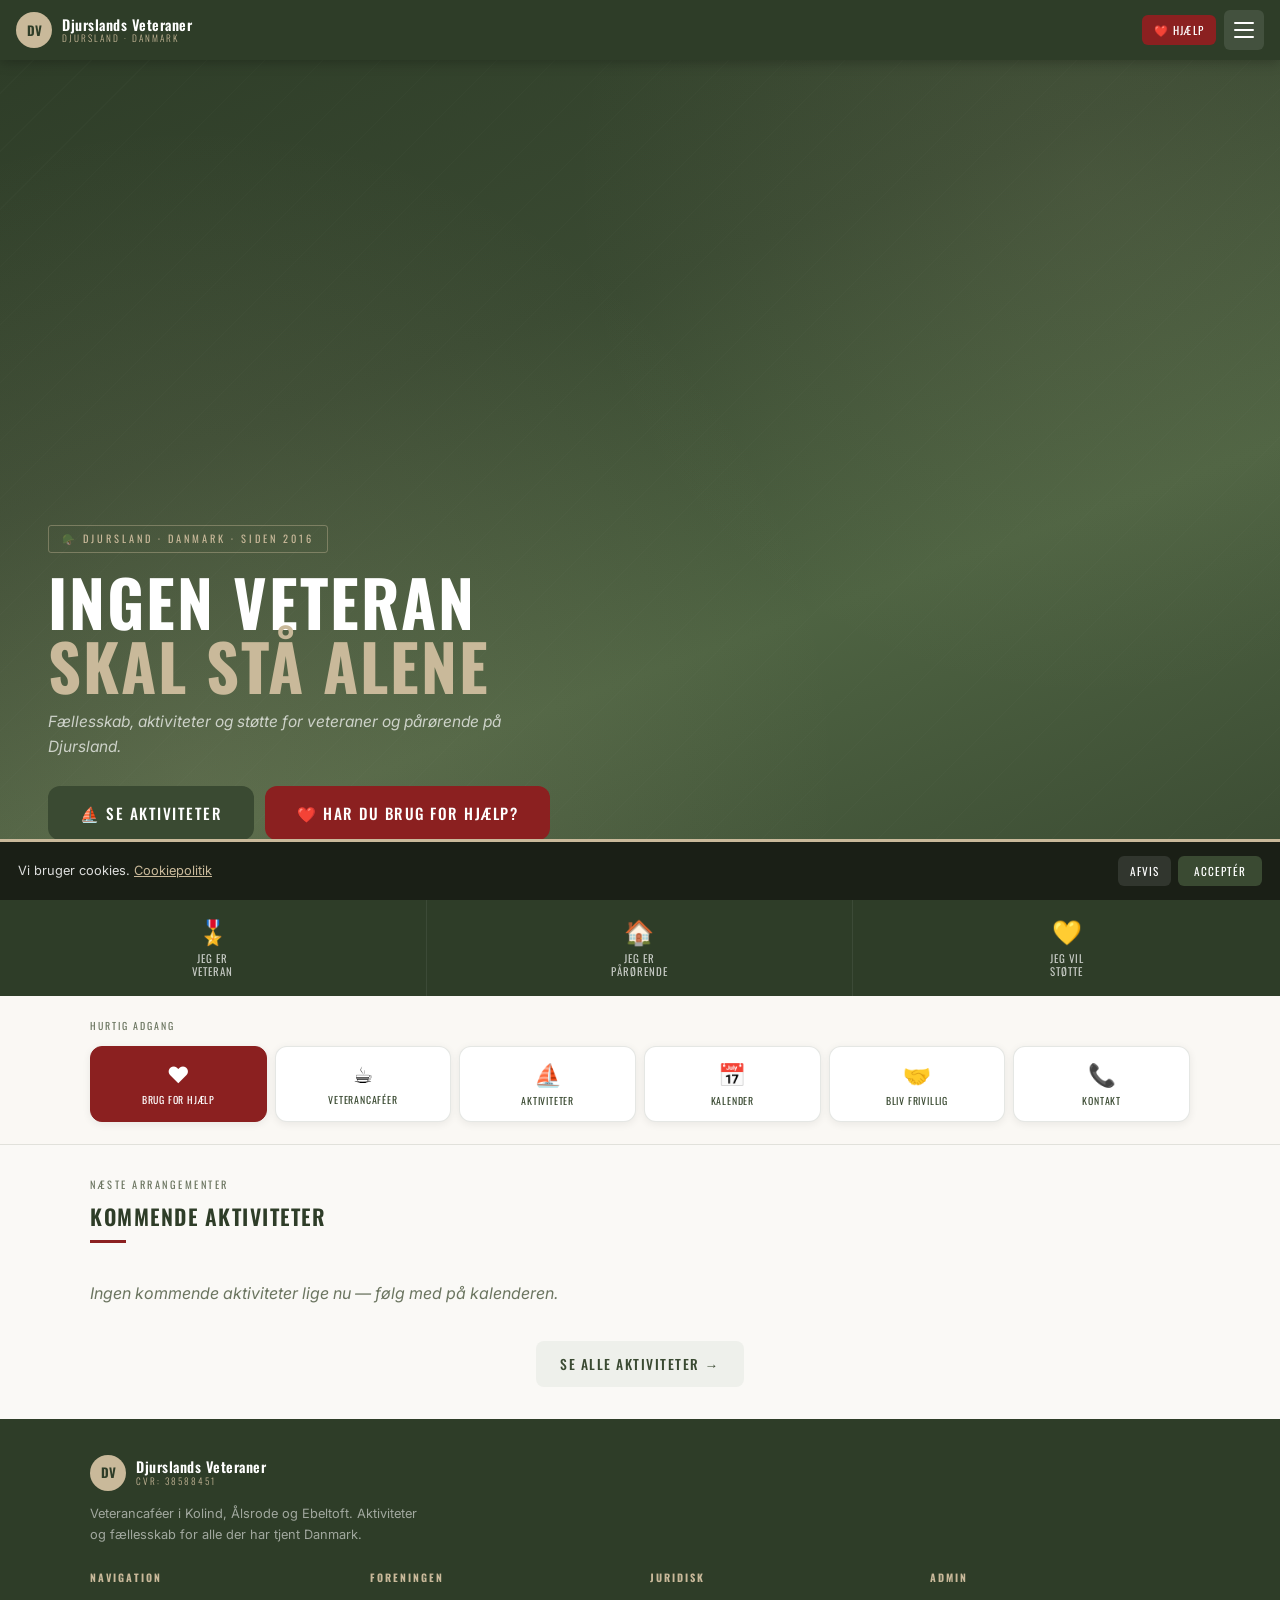
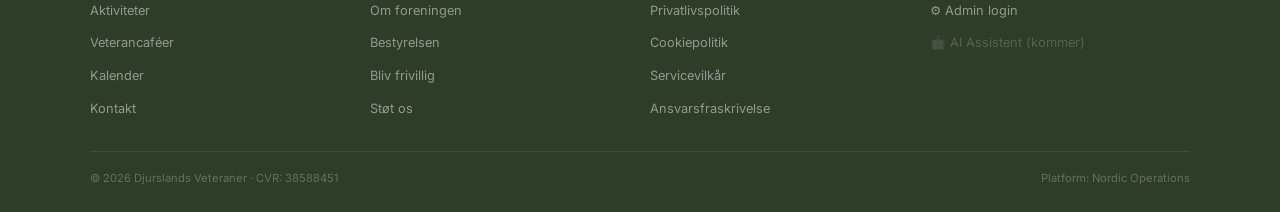
==== commit 0dca5aa3: "Add files via upload" ====
--- a/index.html
+++ b/index.html
@@ -3,1788 +3,1501 @@
 <head>
 <meta charset="UTF-8">
 <meta name="viewport" content="width=device-width, initial-scale=1.0">
-<title id="page-title">Djurslands Veteraner</title>
+<meta name="apple-mobile-web-app-capable" content="yes">
+<meta name="apple-mobile-web-app-status-bar-style" content="black-translucent">
+<meta name="theme-color" content="#2e3d28">
+<title>Djurslands Veteraner</title>
 <link rel="preconnect" href="https://fonts.googleapis.com">
-<link href="https://fonts.googleapis.com/css2?family=Oswald:wght@300;400;600;700&family=Source+Serif+4:ital,wght@0,300;0,400;1,300&display=swap" rel="stylesheet">
-
-<script>
-/* ════════════════════════════════════════════════════════════════
-   NORDIC OPERATIONS — VETERANHJEMMESIDE TEMPLATE v2.0
-   Skift forening ved at redigere CONFIG-blokken herunder.
-   Alt andet tilpasser sig automatisk.
-   ════════════════════════════════════════════════════════════════ */
-const CONFIG = {
-  /* Foreningens identitet */
-  navn:         "Djurslands Veteraner",
-  undertitel:   "Forening for veteraner på Djursland",
-  initialer:    "DV",
-  tagline:      "Et fællesskab for dem, der har tjent. For dem, der forstår.",
-  stiftetsAar:  2016,
-
-  /* Kontakt */
-  adresse:      "Ålsrodevej 1",
-  postnrBy:     "8500 Grenaa",
-  region:       "Djursland · Danmark",
-  telefon:      "22 14 09 59",
-  email:        "info@djursveteraner.dk",
-  cvr:          "38588451",
-
-  /* Sociale medier */
-  facebook:     "https://www.facebook.com/DjurslandsVeteraner/",
-  facebookGruppe: "https://www.facebook.com/groups/djurslandsveteraner",
-
-  /* Støttemedlemskab */
-  kontingent:   "205",
-
-  /* Juridisk / template-ejer */
-  templateEjer: "Nordic Operations",
-  aargang:      "2026",
-
-  /* Farver — primær og accent (hex) */
-  farverPrimaer: "#4a5240",
-  farverAccent:  "#8b2020",
-  farverSand:    "#c8b99a",
-};
-</script>
-
+<link href="https://fonts.googleapis.com/css2?family=Oswald:wght@300;400;500;600;700&family=Inter:ital,wght@0,300;0,400;0,500;0,600;1,300;1,400&display=swap" rel="stylesheet">
 <style>
-  :root {
-    --olive:      #4a5240;
-    --olive-l:    #6b7560;
-    --olive-pale: #eceee8;
-    --sand:       #c8b99a;
-    --sand-light: #f5f0e8;
-    --red:        #8b2020;
-    --red-l:      #a82828;
-    --white:      #fafaf8;
-    --dark:       #1a1a17;
-    --mid:        #3d3d38;
-    --border:     rgba(74,82,64,0.16);
-    --radius:     6px;
-  }
-
-  *, *::before, *::after { margin:0; padding:0; box-sizing:border-box; }
-  html { scroll-behavior: smooth; font-size: 16px; }
-
-  body {
-    font-family: 'Source Serif 4', Georgia, serif;
-    background: var(--white);
-    color: var(--dark);
-    line-height: 1.65;
-    overflow-x: hidden;
-  }
-
-  /* ── COOKIE BANNER ── */
-  #cookie-banner {
-    position: fixed;
-    bottom: 0; left: 0; right: 0;
-    background: var(--dark);
-    color: rgba(255,255,255,0.85);
-    z-index: 9999;
-    padding: 18px 24px;
-    display: flex;
-    align-items: center;
-    justify-content: space-between;
-    gap: 20px;
-    flex-wrap: wrap;
-    box-shadow: 0 -4px 20px rgba(0,0,0,0.3);
-    border-top: 3px solid var(--sand);
-    transform: translateY(0);
-    transition: transform 0.4s ease;
-  }
-  #cookie-banner.hidden { transform: translateY(110%); }
-  .cookie-text { font-size: 0.83rem; flex: 1; min-width: 200px; }
-  .cookie-text a { color: var(--sand); }
-  .cookie-btns { display: flex; gap: 10px; flex-shrink: 0; }
-  .cookie-accept, .cookie-reject {
-    font-family: 'Oswald', sans-serif;
-    font-size: 0.75rem;
-    letter-spacing: 1.5px;
-    text-transform: uppercase;
-    padding: 9px 20px;
-    border: none;
-    border-radius: 3px;
-    cursor: pointer;
-    transition: background 0.2s;
-  }
-  .cookie-accept { background: var(--red); color: white; }
-  .cookie-accept:hover { background: var(--red-l); }
-  .cookie-reject { background: rgba(255,255,255,0.1); color: white; }
-  .cookie-reject:hover { background: rgba(255,255,255,0.2); }
-
-  /* ── MODAL OVERLAY (juridiske sider) ── */
-  .modal-overlay {
-    display: none;
-    position: fixed;
-    inset: 0;
-    background: rgba(0,0,0,0.6);
-    z-index: 8000;
-    overflow-y: auto;
-    padding: 40px 20px;
-  }
-  .modal-overlay.open { display: block; }
-  .modal-box {
-    background: var(--white);
-    max-width: 760px;
-    margin: 0 auto;
-    border-radius: 10px;
-    overflow: hidden;
-    box-shadow: 0 20px 60px rgba(0,0,0,0.4);
-  }
-  .modal-header {
-    background: var(--olive);
-    padding: 24px 32px;
-    display: flex;
-    justify-content: space-between;
-    align-items: center;
-  }
-  .modal-header h2 {
-    font-family: 'Oswald', sans-serif;
-    font-size: 1.3rem;
-    font-weight: 600;
-    color: white;
-    text-transform: uppercase;
-    letter-spacing: 2px;
-  }
-  .modal-close {
-    background: rgba(255,255,255,0.15);
-    border: none;
-    color: white;
-    width: 36px; height: 36px;
-    border-radius: 50%;
-    font-size: 1.1rem;
-    cursor: pointer;
-    display: flex; align-items: center; justify-content: center;
-    transition: background 0.2s;
-  }
-  .modal-close:hover { background: rgba(255,255,255,0.3); }
-  .modal-body {
-    padding: 32px;
-    font-size: 0.9rem;
-    line-height: 1.75;
-    color: var(--mid);
-  }
-  .modal-body h3 {
-    font-family: 'Oswald', sans-serif;
-    font-size: 1rem;
-    text-transform: uppercase;
-    letter-spacing: 1px;
-    color: var(--olive);
-    margin: 24px 0 8px;
-  }
-  .modal-body h3:first-child { margin-top: 0; }
-  .modal-body p { margin-bottom: 12px; }
-  .modal-body ul { padding-left: 20px; margin-bottom: 12px; }
-  .modal-body ul li { margin-bottom: 6px; }
-  .modal-body .legal-stamp {
-    margin-top: 28px;
-    padding: 16px;
-    background: var(--olive-pale);
-    border-radius: var(--radius);
-    font-size: 0.8rem;
-    border-left: 4px solid var(--olive);
-  }
-
-  /* ── HEADER ── */
-  header {
-    background: var(--olive);
-    position: sticky;
-    top: 0;
-    z-index: 500;
-    box-shadow: 0 2px 16px rgba(0,0,0,0.25);
-  }
-  .header-inner {
-    max-width: 1240px;
-    margin: 0 auto;
-    padding: 0 2rem;
-    display: flex;
-    align-items: center;
-    justify-content: space-between;
-    height: 68px;
-  }
-  .logo {
-    display: flex; align-items: center; gap: 13px;
-    text-decoration: none;
-  }
-  .logo-badge {
-    width: 44px; height: 44px;
-    background: var(--sand);
-    border-radius: 50%;
-    display: flex; align-items: center; justify-content: center;
-    font-family: 'Oswald', sans-serif;
-    font-size: 17px; font-weight: 700;
-    color: var(--olive);
-    flex-shrink: 0;
-    letter-spacing: 0.5px;
-  }
-  .logo-text {
-    font-family: 'Oswald', sans-serif;
-    font-size: 1.05rem; font-weight: 600;
-    color: var(--white);
-    line-height: 1.2;
-    letter-spacing: 0.5px;
-  }
-  .logo-text span {
-    display: block;
-    font-size: 0.65rem; font-weight: 300;
-    color: var(--sand);
-    letter-spacing: 2px;
-    text-transform: uppercase;
-  }
-
-  nav { display: flex; align-items: center; gap: 0; }
-  nav > a, nav > .nav-dd > a {
-    font-family: 'Oswald', sans-serif;
-    font-size: 0.82rem;
-    letter-spacing: 1.5px;
-    text-transform: uppercase;
-    color: rgba(255,255,255,0.82);
-    text-decoration: none;
-    padding: 0.55rem 0.9rem;
-    transition: color 0.2s;
-    white-space: nowrap;
-    display: block;
-  }
-  nav > a:hover, nav > .nav-dd > a:hover { color: var(--sand); }
-
-  .nav-dd { position: relative; }
-  .nav-dd > a::after { content: ' ▾'; font-size: 0.65rem; }
-  .dd-menu {
-    display: none;
-    position: absolute;
-    top: calc(100% + 2px);
-    left: 0;
-    background: var(--dark);
-    min-width: 210px;
-    border-top: 3px solid var(--sand);
-    box-shadow: 0 10px 30px rgba(0,0,0,0.35);
-    border-radius: 0 0 var(--radius) var(--radius);
-  }
-  .nav-dd:hover .dd-menu { display: block; }
-  .dd-menu a {
-    display: block;
-    font-family: 'Oswald', sans-serif;
-    font-size: 0.78rem;
-    letter-spacing: 1.2px;
-    text-transform: uppercase;
-    color: rgba(255,255,255,0.7);
-    text-decoration: none;
-    padding: 11px 18px;
-    border-bottom: 1px solid rgba(255,255,255,0.05);
-    transition: color 0.15s, background 0.15s;
-  }
-  .dd-menu a:last-child { border-bottom: none; }
-  .dd-menu a:hover { color: var(--sand); background: rgba(255,255,255,0.04); }
-
-  .nav-cta {
-    background: var(--red) !important;
-    color: white !important;
-    padding: 0.5rem 1.1rem !important;
-    border-radius: 3px;
-    margin-left: 6px;
-  }
-  .nav-cta:hover { background: var(--red-l) !important; }
-
-  /* ── HERO ── */
-  .hero {
-    background: var(--olive);
-    background-image:
-      linear-gradient(135deg, rgba(0,0,0,0.15) 0%, transparent 60%),
-      repeating-linear-gradient(45deg, transparent, transparent 50px, rgba(0,0,0,0.025) 50px, rgba(0,0,0,0.025) 51px);
-    padding: 88px 2rem 100px;
-    text-align: center;
-    position: relative;
-    overflow: hidden;
-  }
-  .hero::after {
-    content: '';
-    position: absolute;
-    bottom: -1px; left: 0; right: 0;
-    height: 64px;
-    background: var(--white);
-    clip-path: ellipse(54% 100% at 50% 100%);
-  }
-  .hero-badge {
-    display: inline-block;
-    font-family: 'Oswald', sans-serif;
-    font-size: 0.68rem;
-    letter-spacing: 3.5px;
-    text-transform: uppercase;
-    color: var(--sand);
-    border: 1px solid rgba(200,185,154,0.5);
-    padding: 5px 16px;
-    border-radius: 2px;
-    margin-bottom: 22px;
-  }
-  .hero h1 {
-    font-family: 'Oswald', sans-serif;
-    font-size: clamp(2.6rem, 5.5vw, 4.2rem);
-    font-weight: 700;
-    color: white;
-    letter-spacing: 3px;
-    text-transform: uppercase;
-    line-height: 1.0;
-    margin-bottom: 18px;
-  }
-  .hero h1 em { font-style: normal; color: var(--sand); }
-  .hero p {
-    color: rgba(255,255,255,0.72);
-    font-size: 1.05rem;
-    font-style: italic;
-    max-width: 500px;
-    margin: 0 auto 34px;
-  }
-  .hero-btns {
-    display: flex; gap: 14px;
-    justify-content: center;
-    flex-wrap: wrap;
-  }
-
-  /* ── BUTTONS ── */
-  .btn {
-    font-family: 'Oswald', sans-serif;
-    font-size: 0.82rem;
-    letter-spacing: 2px;
-    text-transform: uppercase;
-    text-decoration: none;
-    padding: 13px 28px;
-    border-radius: 3px;
-    transition: all 0.2s;
-    display: inline-block;
-    border: none;
-    cursor: pointer;
-  }
-  .btn-red { background: var(--red); color: white; }
-  .btn-red:hover { background: var(--red-l); transform: translateY(-1px); }
-  .btn-outline { background: transparent; color: white; border: 2px solid rgba(255,255,255,0.45); }
-  .btn-outline:hover { border-color: var(--sand); color: var(--sand); }
-  .btn-olive { background: var(--olive); color: white; }
-  .btn-olive:hover { background: var(--olive-l); }
-  .btn-sm {
-    font-family: 'Oswald', sans-serif;
-    font-size: 0.7rem;
-    letter-spacing: 1.5px;
-    text-transform: uppercase;
-    text-decoration: none;
-    padding: 7px 15px;
-    border-radius: 3px;
-    background: var(--olive);
-    color: white;
-    display: inline-block;
-    transition: background 0.2s;
-    border: none;
-    cursor: pointer;
-  }
-  .btn-sm:hover { background: var(--red); }
-
-  /* ── QUICKLINKS ── */
-  .quicklinks {
-    background: var(--sand-light);
-    border-bottom: 1px solid var(--border);
-  }
-  .ql-inner {
-    max-width: 1240px;
-    margin: 0 auto;
-    padding: 0 2rem;
-    display: grid;
-    grid-template-columns: repeat(4, 1fr);
-  }
-  .ql-item {
-    display: flex; align-items: center; gap: 12px;
-    padding: 20px 16px;
-    text-decoration: none;
-    color: var(--mid);
-    border-right: 1px solid var(--border);
-    transition: background 0.2s;
-  }
-  .ql-item:last-child { border-right: none; }
-  .ql-item:hover { background: rgba(74,82,64,0.07); }
-  .ql-ico {
-    width: 38px; height: 38px;
-    background: var(--olive);
-    border-radius: 8px;
-    display: flex; align-items: center; justify-content: center;
-    font-size: 1.05rem;
-    flex-shrink: 0;
-  }
-  .ql-lbl {
-    font-family: 'Oswald', sans-serif;
-    font-size: 0.78rem;
-    letter-spacing: 1px;
-    text-transform: uppercase;
-    font-weight: 600;
-    color: var(--olive);
-    display: block;
-  }
-  .ql-sub { font-size: 0.72rem; color: var(--olive-l); }
-
-  /* ── SECTION ── */
-  .wrap { max-width: 1240px; margin: 0 auto; padding: 72px 2rem; }
-  .wrap-alt { background: var(--sand-light); }
-
-  .sec-title {
-    font-family: 'Oswald', sans-serif;
-    font-size: 1.75rem; font-weight: 600;
-    color: var(--olive);
-    text-transform: uppercase;
-    letter-spacing: 2px;
-    margin-bottom: 6px;
-  }
-  .sec-title::after {
-    content: '';
-    display: block;
-    width: 48px; height: 3px;
-    background: var(--red);
-    margin-top: 10px;
-  }
-  .sec-sub {
-    color: var(--olive-l);
-    font-size: 0.9rem;
-    font-style: italic;
-    margin-top: 10px;
-    margin-bottom: 36px;
-  }
-
-  /* ── NEWS ── */
-  .news-grid { display: grid; grid-template-columns: 2fr 1fr; gap: 22px; }
-
-  .news-feat {
-    background: var(--olive-pale);
-    border-radius: var(--radius);
-    border: 1px solid var(--border);
-    overflow: hidden;
-  }
-  .news-feat-img {
-    height: 200px;
-    background: linear-gradient(135deg, var(--olive) 0%, var(--mid) 100%);
-    display: flex; align-items: center; justify-content: center;
-    font-size: 3.5rem;
-  }
-  .news-feat-body { padding: 24px; }
-  .tag {
-    display: inline-block;
-    font-family: 'Oswald', sans-serif;
-    font-size: 0.62rem;
-    letter-spacing: 1.8px;
-    text-transform: uppercase;
-    padding: 3px 9px;
-    border-radius: 2px;
-    background: var(--olive-pale);
-    color: var(--olive);
-    border: 1px solid var(--border);
-    margin-bottom: 10px;
-  }
-  .tag.red { background: #fde8e8; color: var(--red); border-color: rgba(139,32,32,0.2); }
-  .news-feat-body h3 {
-    font-family: 'Oswald', sans-serif;
-    font-size: 1.25rem; font-weight: 600;
-    color: var(--dark);
-    line-height: 1.3;
-    margin-bottom: 10px;
-  }
-  .news-feat-body p { font-size: 0.88rem; color: var(--mid); margin-bottom: 16px; }
-  .news-foot { display: flex; justify-content: space-between; align-items: center; }
-  .read-more {
-    font-family: 'Oswald', sans-serif;
-    font-size: 0.73rem;
-    letter-spacing: 1.5px;
-    text-transform: uppercase;
-    color: var(--red);
-    text-decoration: none;
-    display: inline-flex; align-items: center; gap: 5px;
-    cursor: pointer; background: none; border: none;
-  }
-  .read-more::after { content: '→'; }
-  .read-more:hover { color: var(--olive); }
-  .news-date { font-size: 0.73rem; color: var(--olive-l); font-style: italic; }
-
-  .news-list { display: flex; flex-direction: column; gap: 12px; }
-  .news-item {
-    background: var(--white);
-    border: 1px solid var(--border);
-    border-left: 4px solid var(--olive);
-    border-radius: 0 4px 4px 0;
-    padding: 15px;
-    text-decoration: none;
-    color: inherit;
-    display: block;
-    cursor: pointer;
-    transition: border-left-color 0.2s;
-  }
-  .news-item:hover { border-left-color: var(--red); }
-  .news-item h4 {
-    font-family: 'Oswald', sans-serif;
-    font-size: 0.92rem; font-weight: 600;
-    color: var(--dark);
-    margin: 6px 0 3px;
-    line-height: 1.3;
-  }
-  .news-item p { font-size: 0.78rem; color: var(--olive-l); }
-
-  /* ── AKTIVITETER ── */
-  .events-grid { display: grid; grid-template-columns: repeat(3, 1fr); gap: 20px; }
-  .ev-card {
-    background: var(--white);
-    border-radius: var(--radius);
-    border: 1px solid var(--border);
-    overflow: hidden;
-    transition: box-shadow 0.2s, transform 0.2s;
-  }
-  .ev-card:hover { box-shadow: 0 8px 24px rgba(0,0,0,0.1); transform: translateY(-2px); }
-  .ev-date {
-    background: var(--olive);
-    color: white;
-    text-align: center;
-    padding: 16px 12px;
-    font-family: 'Oswald', sans-serif;
-  }
-  .ev-date .day { font-size: 2rem; font-weight: 700; line-height: 1; }
-  .ev-date .mth { font-size: 0.75rem; letter-spacing: 2px; text-transform: uppercase; color: var(--sand); }
-  .ev-body { padding: 16px; }
-  .ev-body h4 {
-    font-family: 'Oswald', sans-serif;
-    font-size: 0.98rem; font-weight: 600;
-    color: var(--dark);
-    margin-bottom: 6px;
-  }
-  .ev-body p { font-size: 0.8rem; color: var(--mid); margin-bottom: 10px; }
-  .ev-meta { font-size: 0.73rem; color: var(--olive-l); display: flex; gap: 12px; margin-bottom: 12px; }
-
-  /* ── ORGANISATION ── */
-  .org-grid {
-    display: grid;
-    grid-template-columns: repeat(3, 1fr);
-    gap: 2px;
-    background: var(--border);
-    border: 1px solid var(--border);
-    border-radius: var(--radius);
-    overflow: hidden;
-  }
-  .org-card {
-    background: var(--white);
-    padding: 28px 22px;
-    text-decoration: none;
-    color: inherit;
-    display: block;
-    cursor: pointer;
-    transition: background 0.2s;
-  }
-  .org-card:hover { background: var(--olive-pale); }
-  .org-card.dark { background: var(--olive); }
-  .org-card.dark:hover { background: #3d4636; }
-  .org-ico { font-size: 1.8rem; margin-bottom: 12px; }
-  .org-card h4 {
-    font-family: 'Oswald', sans-serif;
-    font-size: 0.95rem; font-weight: 600;
-    text-transform: uppercase;
-    letter-spacing: 1px;
-    color: var(--olive);
-    margin-bottom: 7px;
-  }
-  .org-card.dark h4 { color: var(--sand); }
-  .org-card p { font-size: 0.8rem; color: var(--mid); line-height: 1.55; }
-  .org-card.dark p { color: rgba(255,255,255,0.68); }
-
-  /* ── BESTYRELSE ── */
-  .board-grid { display: grid; grid-template-columns: repeat(4, 1fr); gap: 18px; }
-  .board-card {
-    text-align: center;
-    background: var(--white);
-    border: 1px solid var(--border);
-    border-radius: var(--radius);
-    padding: 26px 16px 20px;
-  }
-  .board-av {
-    width: 70px; height: 70px;
-    background: var(--olive-pale);
-    border-radius: 50%;
-    border: 3px solid var(--olive);
-    margin: 0 auto 14px;
-    display: flex; align-items: center; justify-content: center;
-    font-family: 'Oswald', sans-serif;
-    font-size: 1.3rem; font-weight: 700;
-    color: var(--olive);
-  }
-  .board-card h4 {
-    font-family: 'Oswald', sans-serif;
-    font-size: 0.92rem; font-weight: 600;
-    color: var(--dark);
-    margin-bottom: 3px;
-  }
-  .board-role {
-    display: block;
-    font-family: 'Oswald', sans-serif;
-    font-size: 0.68rem;
-    letter-spacing: 1.2px;
-    text-transform: uppercase;
-    color: var(--red);
-    margin-bottom: 10px;
-  }
-  .board-info { font-size: 0.76rem; color: var(--olive-l); }
-  .board-info a { color: var(--olive); text-decoration: none; }
-  .board-info a:hover { color: var(--red); }
-
-  /* ── DOKUMENTER ── */
-  .docs-grid { display: grid; grid-template-columns: repeat(3, 1fr); gap: 14px; }
-  .doc-card {
-    display: flex; align-items: center; gap: 13px;
-    background: var(--white);
-    border: 1px solid var(--border);
-    border-radius: var(--radius);
-    padding: 17px 15px;
-    text-decoration: none;
-    color: inherit;
-    cursor: pointer;
-    transition: border-color 0.2s, box-shadow 0.2s;
-  }
-  .doc-card:hover { border-color: var(--olive); box-shadow: 0 4px 14px rgba(0,0,0,0.07); }
-  .doc-ico {
-    width: 42px; height: 42px;
-    background: var(--olive-pale);
-    border-radius: var(--radius);
-    display: flex; align-items: center; justify-content: center;
-    font-size: 1.2rem;
-    flex-shrink: 0;
-  }
-  .doc-title {
-    font-family: 'Oswald', sans-serif;
-    font-size: 0.88rem; font-weight: 600;
-    color: var(--dark);
-    display: block;
-    margin-bottom: 2px;
-  }
-  .doc-type { font-size: 0.7rem; color: var(--olive-l); }
-
-  /* ── STØT OS BAND ── */
-  .support-band {
-    background: var(--red);
-    padding: 56px 2rem;
-    text-align: center;
-  }
-  .support-band h2 {
-    font-family: 'Oswald', sans-serif;
-    font-size: 1.9rem; font-weight: 700;
-    color: white;
-    text-transform: uppercase;
-    letter-spacing: 3px;
-    margin-bottom: 12px;
-  }
-  .support-band p {
-    color: rgba(255,255,255,0.78);
-    font-style: italic;
-    margin-bottom: 28px;
-    max-width: 480px;
-    margin-left: auto; margin-right: auto;
-  }
-  .support-btns { display: flex; gap: 14px; justify-content: center; flex-wrap: wrap; }
-  .btn-white { background: white; color: var(--red); }
-  .btn-white:hover { background: #f0f0ee; }
-
-  /* ── SAMARBEJDE ── */
-  .sponsors-grid {
-    display: grid;
-    grid-template-columns: repeat(4, 1fr);
-    gap: 16px;
-    max-width: 860px;
-    margin: 0 auto;
-  }
-  .sponsor-slot {
-    background: var(--white);
-    border: 1px dashed var(--border);
-    border-radius: var(--radius);
-    height: 80px;
-    display: flex; align-items: center; justify-content: center;
-    font-family: 'Oswald', sans-serif;
-    font-size: 0.72rem;
-    letter-spacing: 1.5px;
-    text-transform: uppercase;
-    color: var(--olive-l);
-  }
-
-  /* ── KONTAKT ── */
-  .contact-grid { display: grid; grid-template-columns: 1fr 1fr; gap: 48px; align-items: start; }
-  .contact-info h3 {
-    font-family: 'Oswald', sans-serif;
-    font-size: 1rem;
-    text-transform: uppercase;
-    letter-spacing: 2px;
-    color: var(--olive);
-    margin-bottom: 22px;
-  }
-  .c-line { display: flex; gap: 13px; margin-bottom: 15px; align-items: flex-start; }
-  .c-ico {
-    width: 34px; height: 34px;
-    background: var(--olive-pale);
-    border-radius: var(--radius);
-    display: flex; align-items: center; justify-content: center;
-    font-size: 0.9rem;
-    flex-shrink: 0;
-    margin-top: 2px;
-  }
-  .c-detail { font-size: 0.87rem; color: var(--mid); }
-  .c-detail strong {
-    display: block;
-    font-family: 'Oswald', sans-serif;
-    font-size: 0.72rem;
-    letter-spacing: 1px;
-    text-transform: uppercase;
-    color: var(--olive);
-    margin-bottom: 2px;
-  }
-  .c-detail a { color: var(--mid); text-decoration: none; }
-  .c-detail a:hover { color: var(--red); }
-  .social-row { display: flex; gap: 10px; margin-top: 22px; flex-wrap: wrap; }
-  .soc-btn {
-    font-family: 'Oswald', sans-serif;
-    font-size: 0.72rem;
-    letter-spacing: 1.2px;
-    text-transform: uppercase;
-    text-decoration: none;
-    padding: 9px 16px;
-    border: 2px solid var(--border);
-    border-radius: 3px;
-    color: var(--olive);
-    transition: all 0.2s;
-  }
-  .soc-btn:hover { border-color: var(--olive); background: var(--olive-pale); }
-  .map-box {
-    background: var(--olive-pale);
-    border-radius: 8px;
-    height: 260px;
-    display: flex; align-items: center; justify-content: center;
-    border: 1px solid var(--border);
-    flex-direction: column;
-    gap: 8px;
-    font-size: 0.85rem;
-    color: var(--olive-l);
-    font-style: italic;
-  }
-
-  /* ── FOOTER ── */
-  footer { background: var(--dark); color: rgba(255,255,255,0.6); padding: 52px 2rem 28px; }
-  .foot-inner {
-    max-width: 1240px;
-    margin: 0 auto;
-    display: grid;
-    grid-template-columns: 2.2fr 1fr 1fr 1fr;
-    gap: 44px;
-    margin-bottom: 36px;
-  }
-  .foot-brand p { font-size: 0.82rem; margin-top: 16px; line-height: 1.65; }
-  .foot-brand .logo-text { color: white; }
-  footer h5 {
-    font-family: 'Oswald', sans-serif;
-    font-size: 0.72rem;
-    letter-spacing: 2px;
-    text-transform: uppercase;
-    color: var(--sand);
-    margin-bottom: 15px;
-  }
-  footer ul { list-style: none; }
-  footer ul li { margin-bottom: 9px; }
-  footer ul li a, footer ul li button {
-    font-size: 0.82rem;
-    color: rgba(255,255,255,0.5);
-    text-decoration: none;
-    background: none; border: none; cursor: pointer;
-    font-family: inherit;
-    transition: color 0.2s;
-    padding: 0;
-  }
-  footer ul li a:hover, footer ul li button:hover { color: var(--sand); }
-  .foot-bottom {
-    max-width: 1240px;
-    margin: 0 auto;
-    padding-top: 22px;
-    border-top: 1px solid rgba(255,255,255,0.08);
-    display: flex;
-    justify-content: space-between;
-    align-items: center;
-    font-size: 0.72rem;
-    color: rgba(255,255,255,0.28);
-    flex-wrap: wrap;
-    gap: 8px;
-  }
-  .foot-bottom a { color: rgba(255,255,255,0.28); text-decoration: none; }
-  .foot-bottom a:hover { color: var(--sand); }
-
-  /* ── NEWS MODAL ── */
-  .news-detail-header { background: var(--olive-pale); padding: 20px 32px; border-bottom: 1px solid var(--border); }
-  .news-detail-header .tag { margin-bottom: 8px; }
-  .news-detail-header h2 { font-family: 'Oswald', sans-serif; font-size: 1.5rem; color: var(--dark); font-weight: 600; }
-  .news-detail-body { padding: 28px 32px; font-size: 0.9rem; line-height: 1.8; color: var(--mid); }
-  .news-detail-body p { margin-bottom: 14px; }
-
-  /* ── UTILS ── */
-  .tc { text-align: center; }
-  .mt-8 { margin-top: 8px; }
-  .mt-20 { margin-top: 20px; }
-  .mt-32 { margin-top: 32px; }
-
-  /* ── ANIMATIONS ── */
-  @keyframes fadeUp {
-    from { opacity: 0; transform: translateY(16px); }
-    to   { opacity: 1; transform: translateY(0); }
-  }
-  .hero h1 { animation: fadeUp 0.55s ease both; }
-  .hero p  { animation: fadeUp 0.55s 0.1s ease both; }
-  .hero-btns { animation: fadeUp 0.55s 0.18s ease both; }
-
-  /* ── RESPONSIVE ── */
-  @media (max-width: 960px) {
-    .ql-inner { grid-template-columns: repeat(2, 1fr); }
-    .news-grid { grid-template-columns: 1fr; }
-    .events-grid { grid-template-columns: 1fr 1fr; }
-    .org-grid { grid-template-columns: 1fr 1fr; }
-    .board-grid { grid-template-columns: repeat(2, 1fr); }
-    .docs-grid { grid-template-columns: 1fr 1fr; }
-    .contact-grid { grid-template-columns: 1fr; }
-    .foot-inner { grid-template-columns: 1fr 1fr; }
-    nav { display: none; }
-    .sponsors-grid { grid-template-columns: repeat(2, 1fr); }
-  }
-  @media (max-width: 600px) {
-    .ql-inner { grid-template-columns: 1fr; }
-    .events-grid { grid-template-columns: 1fr; }
-    .org-grid { grid-template-columns: 1fr; }
-    .board-grid { grid-template-columns: 1fr; }
-    .docs-grid { grid-template-columns: 1fr; }
-    .foot-inner { grid-template-columns: 1fr; }
-    .sponsors-grid { grid-template-columns: 1fr 1fr; }
-  }
+/* ══════════════════════════════════════════
+   DJURSLANDS VETERANER V3.1 — SPRINT 1 FIX
+   Nordic Operations · 2026
+   Mobile-first · SPA med views
+══════════════════════════════════════════ */
+:root {
+  --g-dark:   #2e3d28;
+  --g:        #3a4a32;
+  --g-mid:    #4e6342;
+  --g-light:  #6b7c5e;
+  --g-pale:   #eef0eb;
+  --g-ultra:  #f6f7f4;
+  --sand:     #c9b99a;
+  --sand-l:   #f0ebe2;
+  --sand-p:   #faf8f4;
+  --red:      #8b2020;
+  --red-l:    #c0392b;
+  --red-p:    #fdf0f0;
+  --amber:    #c67c2a;
+  --blue:     #2a5c8b;
+  --white:    #ffffff;
+  --off:      #faf9f6;
+  --dark:     #1a1f16;
+  --mid:      #3d4438;
+  --muted:    #6b7560;
+  --border:   rgba(58,74,50,0.13);
+  --r:        12px;
+  --r-lg:     20px;
+  --sh:       0 2px 8px rgba(0,0,0,0.07);
+  --sh-m:     0 4px 20px rgba(0,0,0,0.10);
+  --sh-l:     0 12px 40px rgba(0,0,0,0.15);
+  --nav:      60px;
+  --max:      1100px;
+}
+*,*::before,*::after{margin:0;padding:0;box-sizing:border-box;}
+html{scroll-behavior:smooth;font-size:16px;}
+body{font-family:'Inter',system-ui,sans-serif;background:var(--off);color:var(--dark);line-height:1.6;overflow-x:hidden;}
+img{max-width:100%;display:block;}
+a{color:inherit;text-decoration:none;}
+button{font-family:inherit;cursor:pointer;}
+
+/* ─ VIEWS ─ */
+.view{display:none;min-height:calc(100svh - var(--nav));padding-top:var(--nav);}
+.view.active{display:block;}
+
+/* ─ BTN ─ */
+.btn{display:inline-flex;align-items:center;justify-content:center;gap:7px;font-family:'Oswald',sans-serif;font-size:.85rem;font-weight:500;letter-spacing:1.5px;text-transform:uppercase;padding:13px 24px;border-radius:8px;border:none;transition:all .18s;cursor:pointer;white-space:nowrap;}
+.btn:active{transform:scale(.97);}
+.btn-g{background:var(--g);color:#fff;}.btn-g:hover{background:var(--g-dark);}
+.btn-r{background:var(--red);color:#fff;}.btn-r:hover{background:var(--red-l);}
+.btn-out{background:transparent;color:#fff;border:2px solid rgba(255,255,255,.5);}.btn-out:hover{border-color:#fff;}
+.btn-ghost{background:var(--g-pale);color:var(--g);}.btn-ghost:hover{filter:brightness(.95);}
+.btn-lg{padding:16px 32px;font-size:.95rem;border-radius:var(--r);}
+.btn-full{width:100%;}
+
+/* ─ NAVBAR ─ */
+.navbar{position:fixed;top:0;left:0;right:0;height:var(--nav);background:var(--g-dark);z-index:900;display:flex;align-items:center;justify-content:space-between;padding:0 16px;box-shadow:0 2px 12px rgba(0,0,0,.25);}
+.nav-logo{display:flex;align-items:center;gap:10px;cursor:pointer;}
+.nav-badge{width:36px;height:36px;background:var(--sand);border-radius:50%;display:flex;align-items:center;justify-content:center;font-family:'Oswald',sans-serif;font-size:13px;font-weight:700;color:var(--g-dark);flex-shrink:0;}
+.nav-name{font-family:'Oswald',sans-serif;font-size:.9rem;font-weight:600;color:#fff;letter-spacing:.5px;line-height:1.2;}
+.nav-name span{display:block;font-size:.58rem;font-weight:300;color:var(--sand);letter-spacing:2px;text-transform:uppercase;}
+.nav-right{display:flex;align-items:center;gap:8px;}
+.nav-help{background:var(--red);color:#fff;border:none;border-radius:6px;padding:7px 12px;font-family:'Oswald',sans-serif;font-size:.7rem;letter-spacing:1.2px;text-transform:uppercase;display:flex;align-items:center;gap:4px;transition:background .15s;}
+.nav-help:hover{background:var(--red-l);}
+.hbg{background:rgba(255,255,255,.1);border:none;border-radius:6px;width:40px;height:40px;display:flex;flex-direction:column;align-items:center;justify-content:center;gap:5px;transition:background .15s;}
+.hbg:hover{background:rgba(255,255,255,.2);}
+.hbg span{width:20px;height:2px;background:#fff;border-radius:1px;transition:all .25s;}
+.hbg.open span:nth-child(1){transform:rotate(45deg) translate(5px,5px);}
+.hbg.open span:nth-child(2){opacity:0;}
+.hbg.open span:nth-child(3){transform:rotate(-45deg) translate(5px,-5px);}
+
+/* ─ DRAWER ─ */
+.drawer{position:fixed;top:0;right:0;bottom:0;width:min(320px,85vw);background:var(--g-dark);z-index:800;transform:translateX(110%);transition:transform .3s cubic-bezier(.4,0,.2,1);overflow-y:auto;padding-top:var(--nav);}
+.drawer.open{transform:translateX(0);}
+.drw-ov{position:fixed;inset:0;background:rgba(0,0,0,.5);z-index:799;display:none;backdrop-filter:blur(2px);}
+.drw-ov.open{display:block;}
+.drw-sect{padding:20px 20px 6px;font-family:'Oswald',sans-serif;font-size:.6rem;letter-spacing:2.5px;text-transform:uppercase;color:var(--sand);border-bottom:1px solid rgba(255,255,255,.06);margin-bottom:2px;}
+.drw-item{display:flex;align-items:center;gap:13px;padding:13px 20px;color:rgba(255,255,255,.82);font-size:.92rem;transition:all .15s;border:none;background:none;width:100%;text-align:left;cursor:pointer;font-family:'Inter',sans-serif;}
+.drw-item:hover{background:rgba(255,255,255,.06);color:#fff;}
+.drw-ico{font-size:1rem;width:20px;text-align:center;}
+.drw-help-btn{margin:12px 16px;background:var(--red);color:#fff;border:none;border-radius:var(--r);padding:14px 18px;display:flex;align-items:center;gap:10px;width:calc(100% - 32px);cursor:pointer;text-align:left;}
+
+/* ─ VIEW HEADER ─ */
+.vhdr{background:var(--g-dark);padding:28px 20px 24px;position:relative;}
+.vhdr-back{display:flex;align-items:center;gap:8px;background:none;border:none;color:rgba(255,255,255,.65);font-family:'Oswald',sans-serif;font-size:.72rem;letter-spacing:1.5px;text-transform:uppercase;cursor:pointer;margin-bottom:12px;padding:0;}
+.vhdr-back:hover{color:var(--sand);}
+.vhdr h1{font-family:'Oswald',sans-serif;font-size:1.6rem;font-weight:700;color:#fff;text-transform:uppercase;letter-spacing:2px;line-height:1.1;}
+.vhdr p{color:rgba(255,255,255,.65);font-size:.88rem;margin-top:6px;font-style:italic;}
+
+/* ─ SECTION ─ */
+.sec{padding:32px 20px;}
+.sec-inner{max-width:var(--max);margin:0 auto;}
+.sec-alt{background:var(--g-ultra);}
+.sec-lbl{font-family:'Oswald',sans-serif;font-size:.65rem;letter-spacing:2.5px;text-transform:uppercase;color:var(--muted);margin-bottom:5px;}
+.sec-title{font-family:'Oswald',sans-serif;font-size:1.35rem;font-weight:600;letter-spacing:1.5px;text-transform:uppercase;color:var(--g-dark);}
+.sec-title::after{content:'';display:block;width:36px;height:3px;background:var(--red);margin-top:7px;}
+.sec-head{margin-bottom:22px;}
+
+/* ════════ HOME VIEW ════════ */
+/* HERO */
+.hero{position:relative;min-height:calc(100svh - var(--nav));display:flex;flex-direction:column;justify-content:flex-end;overflow:hidden;background:var(--g-dark);}
+.hero-bg{position:absolute;inset:0;background:linear-gradient(160deg,#2e3d28 0%,#3a4a32 35%,#4e6342 65%,#3a4a32 100%);}
+.hero-bg::before{content:'';position:absolute;inset:0;background-image:radial-gradient(circle at 15% 85%,rgba(201,185,154,.13) 0%,transparent 50%),radial-gradient(circle at 85% 15%,rgba(201,185,154,.08) 0%,transparent 40%);}
+.hero-bg::after{content:'';position:absolute;inset:0;background:repeating-linear-gradient(-45deg,transparent,transparent 40px,rgba(255,255,255,.015) 40px,rgba(255,255,255,.015) 41px);}
+.hero-cnt{position:relative;z-index:2;padding:36px 20px 44px;}
+.hero-eye{display:inline-flex;align-items:center;gap:7px;font-family:'Oswald',sans-serif;font-size:.65rem;letter-spacing:3px;text-transform:uppercase;color:var(--sand);border:1px solid rgba(201,185,154,.4);padding:5px 13px;border-radius:3px;margin-bottom:16px;}
+.hero h1{font-family:'Oswald',sans-serif;font-size:clamp(2.2rem,7vw,3.8rem);font-weight:700;color:#fff;letter-spacing:2px;text-transform:uppercase;line-height:1.0;margin-bottom:13px;}
+.hero h1 em{font-style:normal;color:var(--sand);display:block;}
+.hero-sub{font-size:.97rem;color:rgba(255,255,255,.7);max-width:480px;margin-bottom:26px;font-style:italic;}
+.hero-btns{display:flex;gap:11px;flex-wrap:wrap;}
+.hero-scroll{position:absolute;bottom:16px;left:50%;transform:translateX(-50%);z-index:2;display:flex;flex-direction:column;align-items:center;gap:3px;color:rgba(255,255,255,.35);font-size:.6rem;letter-spacing:1.5px;text-transform:uppercase;animation:bounce 2s infinite;}
+.hero-scroll::after{content:'↓';font-size:1.1rem;}
+@keyframes bounce{0%,100%{transform:translateX(-50%) translateY(0)}50%{transform:translateX(-50%) translateY(6px)}}
+
+/* GATES */
+.gates{display:grid;grid-template-columns:repeat(3,1fr);background:var(--g-dark);}
+.gate{padding:18px 10px;text-align:center;border:none;background:none;cursor:pointer;border-right:1px solid rgba(255,255,255,.07);display:flex;flex-direction:column;align-items:center;gap:5px;transition:background .18s;}
+.gate:last-child{border-right:none;}
+.gate:hover,.gate.active{background:rgba(201,185,154,.12);}
+.gate-ico{font-size:1.5rem;}
+.gate-lbl{font-family:'Oswald',sans-serif;font-size:.68rem;letter-spacing:1px;text-transform:uppercase;color:rgba(255,255,255,.72);line-height:1.2;}
+.gate.active .gate-lbl{color:var(--sand);}
+.gate-panel{display:none;background:var(--sand-l);padding:16px 20px;border-bottom:3px solid var(--g);}
+.gate-panel.show{display:block;animation:slideDown .22s ease;}
+@keyframes slideDown{from{opacity:0;transform:translateY(-6px)}to{opacity:1;transform:translateY(0)}}
+.gate-panel h3{font-family:'Oswald',sans-serif;font-size:1rem;letter-spacing:1px;text-transform:uppercase;color:var(--g);margin-bottom:10px;}
+.gate-links{display:flex;gap:8px;flex-wrap:wrap;}
+.gate-link{display:flex;align-items:center;gap:7px;background:#fff;border:1px solid var(--border);border-radius:8px;padding:9px 14px;font-size:.82rem;color:var(--dark);cursor:pointer;border:none;box-shadow:var(--sh);transition:box-shadow .15s;font-family:inherit;}
+.gate-link:hover{box-shadow:var(--sh-m);}
+
+/* QUICK */
+.quick{background:var(--sand-p);padding:22px 16px;border-bottom:1px solid var(--border);}
+.quick-inner{max-width:var(--max);margin:0 auto;}
+.quick-lbl{font-family:'Oswald',sans-serif;font-size:.62rem;letter-spacing:2px;text-transform:uppercase;color:var(--muted);margin-bottom:12px;}
+.quick-grid{display:grid;grid-template-columns:repeat(3,1fr);gap:8px;}
+.qbtn{background:#fff;border:1px solid var(--border);border-radius:var(--r);padding:14px 8px;display:flex;flex-direction:column;align-items:center;gap:6px;cursor:pointer;transition:all .18s;box-shadow:var(--sh);}
+.qbtn:hover{box-shadow:var(--sh-m);transform:translateY(-2px);}
+.qbtn:active{transform:scale(.96);}
+.qbtn.red-btn{background:var(--red);border-color:var(--red);}
+.qbtn.red-btn .q-ico,.qbtn.red-btn .q-lbl{color:#fff;}
+.q-ico{font-size:1.4rem;}
+.q-lbl{font-family:'Oswald',sans-serif;font-size:.62rem;letter-spacing:.8px;text-transform:uppercase;color:var(--g);text-align:center;line-height:1.2;}
+
+/* HOME AKTIVITETER (maks 3) */
+.home-ak-list{display:flex;flex-direction:column;gap:11px;}
+.ak-card{background:#fff;border-radius:var(--r);box-shadow:var(--sh);border:1px solid var(--border);overflow:hidden;display:flex;cursor:pointer;transition:box-shadow .18s,transform .18s;min-height:100px;}
+.ak-card:hover{box-shadow:var(--sh-m);transform:translateY(-2px);}
+.ak-card:active{transform:scale(.99);}
+.ak-stripe{width:5px;flex-shrink:0;}
+.ak-stripe.sejlads{background:#2a6b8b;}.ak-stripe.cafe{background:#8b6a2a;}.ak-stripe.udflugt{background:#4a8b2a;}.ak-stripe.moede{background:var(--red);}
+.ak-dc{width:58px;flex-shrink:0;background:var(--g-pale);display:flex;flex-direction:column;align-items:center;justify-content:center;padding:10px 6px;border-right:1px solid var(--border);}
+.ak-dc .d{font-family:'Oswald',sans-serif;font-size:1.5rem;font-weight:700;color:var(--g-dark);line-height:1;}
+.ak-dc .m{font-family:'Oswald',sans-serif;font-size:.58rem;letter-spacing:1.5px;text-transform:uppercase;color:var(--muted);margin-top:2px;}
+.ak-body{flex:1;padding:12px 14px;display:flex;flex-direction:column;justify-content:space-between;}
+.ak-type{font-family:'Oswald',sans-serif;font-size:.58rem;letter-spacing:1.5px;text-transform:uppercase;color:var(--muted);margin-bottom:2px;}
+.ak-title{font-family:'Oswald',sans-serif;font-size:.95rem;font-weight:600;color:var(--dark);line-height:1.2;margin-bottom:4px;}
+.ak-meta{font-size:.72rem;color:var(--muted);display:flex;gap:8px;flex-wrap:wrap;margin-bottom:4px;}
+.pladser-chip{display:inline-flex;align-items:center;gap:4px;font-size:.68rem;font-family:'Oswald',sans-serif;letter-spacing:.8px;padding:2px 7px;border-radius:4px;}
+.p-groen{background:#e8f5e9;color:#2e7d32;}.p-gul{background:#fff8e1;color:#f57f17;}.p-roed{background:var(--red-p);color:var(--red);}
+.ak-right{display:flex;flex-direction:column;align-items:flex-end;justify-content:space-between;padding:12px 12px 12px 0;flex-shrink:0;}
+.tilmeld-btn{background:var(--g);color:#fff;border:none;border-radius:6px;padding:7px 12px;font-family:'Oswald',sans-serif;font-size:.68rem;letter-spacing:1.2px;text-transform:uppercase;cursor:pointer;transition:background .15s;white-space:nowrap;}
+.tilmeld-btn:hover{background:var(--g-dark);}
+.tilmeld-btn.vl{background:var(--amber);}
+.tilmeld-btn.ok{background:var(--g-mid);}
+.ak-arr{color:var(--muted);font-size:1.1rem;}
+
+/* ════════ AKTIVITETER VIEW ════════ */
+.ak-full-grid{display:grid;grid-template-columns:1fr;gap:14px;}
+
+/* ════════ KALENDER VIEW ════════ */
+.cal-filters{display:flex;gap:8px;flex-wrap:wrap;margin-bottom:18px;}
+.cal-filter{padding:8px 16px;border-radius:20px;border:1.5px solid var(--border);background:#fff;font-family:'Oswald',sans-serif;font-size:.72rem;letter-spacing:1px;text-transform:uppercase;color:var(--muted);cursor:pointer;transition:all .15s;}
+.cal-filter.active{background:var(--g);color:#fff;border-color:var(--g);}
+.cal-list-item{display:flex;align-items:center;gap:12px;background:#fff;border-radius:var(--r);border:1px solid var(--border);padding:13px 14px;margin-bottom:8px;cursor:pointer;transition:box-shadow .15s;}
+.cal-list-item:hover{box-shadow:var(--sh-m);}
+.cal-dc{width:48px;text-align:center;flex-shrink:0;}
+.cal-dc .d{font-family:'Oswald',sans-serif;font-size:1.3rem;font-weight:700;color:var(--g-dark);line-height:1;}
+.cal-dc .m{font-family:'Oswald',sans-serif;font-size:.56rem;letter-spacing:1.2px;text-transform:uppercase;color:var(--muted);}
+.cal-info{flex:1;}
+.cal-info h4{font-family:'Oswald',sans-serif;font-size:.92rem;font-weight:600;color:var(--dark);}
+.cal-info p{font-size:.73rem;color:var(--muted);}
+.cal-mnd-hdr{font-family:'Oswald',sans-serif;font-size:.65rem;letter-spacing:2px;text-transform:uppercase;color:var(--muted);margin:18px 0 8px;padding-bottom:5px;border-bottom:1px solid var(--border);}
+
+/* ════════ CAFÉ VIEW ════════ */
+.cafe-cards{display:flex;flex-direction:column;gap:16px;}
+.cafe-card{background:#fff;border-radius:var(--r);border:1px solid var(--border);box-shadow:var(--sh);overflow:hidden;}
+.cafe-map-area{height:160px;background:linear-gradient(135deg,var(--g) 0%,var(--g-mid) 100%);display:flex;align-items:center;justify-content:center;font-size:3rem;cursor:pointer;position:relative;border-bottom:1px solid var(--border);}
+.cafe-map-tag{position:absolute;bottom:8px;right:8px;background:var(--g);color:#fff;font-family:'Oswald',sans-serif;font-size:.6rem;letter-spacing:1px;text-transform:uppercase;padding:4px 9px;border-radius:4px;}
+.cafe-body{padding:16px;}
+.cafe-name{font-family:'Oswald',sans-serif;font-size:1.1rem;font-weight:600;color:var(--g-dark);margin-bottom:2px;}
+.cafe-adr{font-size:.8rem;color:var(--muted);margin-bottom:8px;}
+.cafe-hours{font-size:.8rem;color:var(--mid);margin-bottom:12px;display:flex;align-items:center;gap:5px;}
+.cafe-acts{display:flex;gap:7px;flex-wrap:wrap;}
+.cafe-btn{display:flex;align-items:center;gap:5px;padding:8px 12px;border-radius:6px;border:1.5px solid var(--border);background:#fff;color:var(--g-dark);font-family:'Oswald',sans-serif;font-size:.68rem;letter-spacing:1px;text-transform:uppercase;cursor:pointer;transition:all .15s;text-decoration:none;}
+.cafe-btn:hover{border-color:var(--g);background:var(--g-pale);}
+.cafe-btn.pri{background:var(--g);color:#fff;border-color:var(--g);}
+.cafe-btn.pri:hover{background:var(--g-dark);}
+
+/* ════════ HJÆLP VIEW ════════ */
+.help-hero{background:var(--red);padding:32px 20px;text-align:center;}
+.help-hero h2{font-family:'Oswald',sans-serif;font-size:1.5rem;font-weight:700;text-transform:uppercase;letter-spacing:2px;color:#fff;margin-bottom:8px;}
+.help-hero p{color:rgba(255,255,255,.78);font-style:italic;margin-bottom:20px;font-size:.92rem;}
+.help-cards{display:grid;grid-template-columns:1fr 1fr;gap:11px;}
+.help-card{background:#fff;border-radius:var(--r);padding:18px 14px;text-align:center;border:1px solid var(--border);cursor:pointer;transition:all .18s;box-shadow:var(--sh);}
+.help-card:hover{box-shadow:var(--sh-m);transform:translateY(-2px);}
+.h-ico{font-size:1.7rem;margin-bottom:7px;}
+.h-title{font-family:'Oswald',sans-serif;font-size:.8rem;font-weight:600;letter-spacing:1px;text-transform:uppercase;color:var(--dark);margin-bottom:3px;}
+.h-sub{font-size:.73rem;color:var(--muted);}
+.help-contact{display:grid;grid-template-columns:1fr 1fr;gap:10px;margin-top:16px;}
+.hc-btn{display:flex;flex-direction:column;align-items:center;gap:6px;background:#fff;border:1.5px solid var(--border);border-radius:var(--r);padding:16px 10px;cursor:pointer;transition:all .18s;box-shadow:var(--sh);text-decoration:none;color:inherit;}
+.hc-btn:hover{box-shadow:var(--sh-m);border-color:var(--g);}
+.hc-ico{font-size:1.6rem;}
+.hc-lbl{font-family:'Oswald',sans-serif;font-size:.7rem;letter-spacing:1px;text-transform:uppercase;color:var(--g);}
+
+/* ════════ KONTAKT VIEW ════════ */
+.kontakt-grid{display:grid;grid-template-columns:repeat(2,1fr);gap:11px;}
+.k-btn{display:flex;flex-direction:column;align-items:center;justify-content:center;gap:7px;background:#fff;border:1.5px solid var(--border);border-radius:var(--r);padding:20px 10px;cursor:pointer;transition:all .18s;box-shadow:var(--sh);text-decoration:none;color:inherit;}
+.k-btn:hover{box-shadow:var(--sh-m);transform:translateY(-2px);border-color:var(--g);}
+.k-ico{font-size:1.7rem;}
+.k-lbl{font-family:'Oswald',sans-serif;font-size:.72rem;letter-spacing:1.2px;text-transform:uppercase;color:var(--g);}
+.k-btn.fb{border-color:#1877f2;}.k-btn.fb .k-lbl{color:#1877f2;}
+.kontakt-info{background:var(--g-ultra);border-radius:var(--r);padding:18px;border:1px solid var(--border);margin-top:16px;font-size:.85rem;color:var(--mid);line-height:1.85;}
+
+/* ════════ FRIVILLIG VIEW ════════ */
+.vol-form{background:#fff;border-radius:var(--r);border:1px solid var(--border);padding:22px;box-shadow:var(--sh);}
+.chk-grid{display:grid;grid-template-columns:repeat(2,1fr);gap:8px;margin-bottom:16px;}
+.chk-label{display:flex;align-items:center;gap:8px;font-size:.85rem;color:var(--mid);cursor:pointer;}
+.chk-label input{width:16px;height:16px;accent-color:var(--g);}
+.fg{margin-bottom:13px;}
+.fg label{display:block;font-family:'Oswald',sans-serif;font-size:.67rem;letter-spacing:1px;text-transform:uppercase;color:var(--muted);margin-bottom:4px;}
+.fg input,.fg select,.fg textarea{width:100%;padding:11px 13px;border:1.5px solid var(--border);border-radius:8px;font-size:.88rem;font-family:'Inter',sans-serif;color:var(--dark);background:#fff;-webkit-appearance:none;transition:border-color .15s;}
+.fg input:focus,.fg select:focus,.fg textarea:focus{outline:none;border-color:var(--g);}
+.fg textarea{resize:none;height:76px;}
+
+/* ════════ FORENINGEN VIEW ════════ */
+.forening-cards{display:grid;grid-template-columns:1fr;gap:12px;}
+.forening-card{background:#fff;border-radius:var(--r);border:1px solid var(--border);padding:18px 16px;display:flex;align-items:center;gap:14px;cursor:pointer;transition:all .18s;box-shadow:var(--sh);}
+.forening-card:hover{box-shadow:var(--sh-m);border-color:var(--g);}
+.fc-ico{font-size:1.6rem;flex-shrink:0;width:44px;text-align:center;}
+.fc-info h4{font-family:'Oswald',sans-serif;font-size:.95rem;font-weight:600;color:var(--dark);margin-bottom:2px;}
+.fc-info p{font-size:.78rem;color:var(--muted);}
+.fc-arr{color:var(--muted);font-size:1.1rem;margin-left:auto;}
+
+/* ════════ DOKUMENT VIEW ════════ */
+.dok-hero{background:var(--g);padding:24px 20px;}
+.dok-hero h2{font-family:'Oswald',sans-serif;font-size:1.3rem;font-weight:700;text-transform:uppercase;letter-spacing:2px;color:#fff;margin-bottom:4px;}
+.dok-hero p{color:rgba(255,255,255,.65);font-size:.82rem;font-style:italic;}
+.dok-content{padding:24px 20px;max-width:var(--max);margin:0 auto;}
+.dok-section{margin-bottom:28px;}
+.dok-section-title{font-family:'Oswald',sans-serif;font-size:.8rem;letter-spacing:2px;text-transform:uppercase;color:var(--muted);margin-bottom:10px;padding-bottom:6px;border-bottom:1px solid var(--border);}
+.dok-body{font-size:.88rem;color:var(--mid);line-height:1.8;}
+.dok-body h3{font-family:'Oswald',sans-serif;font-size:.95rem;letter-spacing:1px;text-transform:uppercase;color:var(--g);margin:18px 0 7px;}
+.dok-body h3:first-child{margin-top:0;}
+.dok-body p{margin-bottom:10px;}
+.dok-body ul{padding-left:18px;margin-bottom:10px;}
+.dok-body li{margin-bottom:5px;}
+.dok-body table{width:100%;border-collapse:collapse;margin-bottom:12px;font-size:.82rem;}
+.dok-body th{background:var(--g-pale);padding:8px 10px;text-align:left;font-family:'Oswald',sans-serif;font-size:.68rem;letter-spacing:1px;text-transform:uppercase;color:var(--g-dark);}
+.dok-body td{padding:8px 10px;border-bottom:1px solid var(--border);}
+.dok-stamp{background:var(--g-ultra);border-left:4px solid var(--g);border-radius:0 8px 8px 0;padding:12px 14px;font-size:.78rem;color:var(--mid);margin-top:20px;}
+
+/* ════════ TILMELDING SHEET ════════ */
+.sheet-ov{display:none;position:fixed;inset:0;background:rgba(0,0,0,.55);z-index:700;backdrop-filter:blur(4px);align-items:flex-end;}
+.sheet-ov.open{display:flex;}
+.sheet{background:var(--off);border-radius:var(--r-lg) var(--r-lg) 0 0;width:100%;max-width:540px;margin:0 auto;max-height:92svh;overflow-y:auto;transform:translateY(100%);transition:transform .35s cubic-bezier(.34,1.1,.64,1);}
+.sheet-ov.open .sheet{transform:translateY(0);}
+.sheet-hdl{width:40px;height:4px;background:var(--border);border-radius:2px;margin:13px auto 0;}
+.sh-hdr{padding:16px 22px 12px;border-bottom:1px solid var(--border);}
+.sh-close-row{display:flex;justify-content:flex-end;margin-bottom:7px;}
+.sh-close{background:var(--g-pale);border:none;border-radius:50%;width:32px;height:32px;display:flex;align-items:center;justify-content:center;font-size:.9rem;color:var(--mid);cursor:pointer;}
+.sh-type{font-family:'Oswald',sans-serif;font-size:.6rem;letter-spacing:1.8px;text-transform:uppercase;color:var(--muted);margin-bottom:3px;}
+.sh-title{font-family:'Oswald',sans-serif;font-size:1.2rem;font-weight:600;color:var(--dark);margin-bottom:8px;}
+.sh-chips{display:flex;gap:7px;flex-wrap:wrap;}
+.chip{display:flex;align-items:center;gap:4px;background:var(--g-pale);border-radius:6px;padding:5px 9px;font-size:.75rem;color:var(--g-dark);}
+/* Steps */
+.steps-bar{display:flex;align-items:center;padding:14px 22px;background:var(--g-ultra);border-bottom:1px solid var(--border);}
+.s-dot{width:26px;height:26px;border-radius:50%;border:2px solid var(--border);display:flex;align-items:center;justify-content:center;font-family:'Oswald',sans-serif;font-size:.75rem;color:var(--muted);flex-shrink:0;transition:all .2s;}
+.s-dot.active{border-color:var(--g);background:var(--g);color:#fff;}
+.s-dot.done{border-color:var(--g);background:var(--g);color:#fff;}
+.s-line{flex:1;height:2px;background:var(--border);margin:0 5px;}
+.s-line.done{background:var(--g);}
+.sh-body{padding:20px 22px;}
+.step-pnl{display:none;}
+.step-pnl.active{display:block;animation:fadeUp .2s ease;}
+@keyframes fadeUp{from{opacity:0;transform:translateY(7px)}to{opacity:1;transform:translateY(0)}}
+.form-row2{display:grid;grid-template-columns:1fr 1fr;gap:10px;}
+.role-grid{display:grid;grid-template-columns:repeat(2,1fr);gap:8px;margin-bottom:14px;}
+.role-btn{padding:11px 8px;border-radius:8px;border:2px solid var(--border);background:#fff;cursor:pointer;font-family:'Oswald',sans-serif;font-size:.75rem;letter-spacing:1px;text-transform:uppercase;color:var(--muted);display:flex;flex-direction:column;align-items:center;gap:4px;transition:all .15s;}
+.role-btn:hover,.role-btn.sel{border-color:var(--g);background:var(--g-pale);color:var(--g-dark);}
+.role-ico{font-size:1.2rem;}
+/* confirm */
+.sh-done{display:none;text-align:center;padding:38px 22px 46px;}
+.done-ico{width:68px;height:68px;background:#e8f5e9;border-radius:50%;display:flex;align-items:center;justify-content:center;font-size:1.8rem;margin:0 auto 18px;animation:popIn .4s cubic-bezier(.34,1.56,.64,1) both;}
+@keyframes popIn{from{transform:scale(0);opacity:0}to{transform:scale(1);opacity:1}}
+.done-title{font-family:'Oswald',sans-serif;font-size:1.4rem;font-weight:600;color:var(--g);margin-bottom:7px;}
+.done-sub{font-size:.86rem;color:var(--mid);line-height:1.65;margin-bottom:22px;}
+
+/* ════════ MODALS ════════ */
+.modal-ov{display:none;position:fixed;inset:0;background:rgba(0,0,0,.6);z-index:600;overflow-y:auto;padding:40px 14px;backdrop-filter:blur(3px);}
+.modal-ov.open{display:block;}
+.modal-box{background:#fff;border-radius:var(--r-lg);max-width:600px;margin:0 auto;overflow:hidden;box-shadow:var(--sh-l);}
+.modal-hdr{background:var(--g);padding:18px 22px;display:flex;align-items:center;justify-content:space-between;}
+.modal-hdr h2{font-family:'Oswald',sans-serif;font-size:1.05rem;font-weight:600;text-transform:uppercase;letter-spacing:1.5px;color:#fff;}
+.modal-cls{background:rgba(255,255,255,.15);border:none;border-radius:50%;width:32px;height:32px;display:flex;align-items:center;justify-content:center;color:#fff;cursor:pointer;font-size:.9rem;}
+.modal-body{padding:22px;font-size:.88rem;color:var(--mid);line-height:1.75;}
+.modal-body h3{font-family:'Oswald',sans-serif;font-size:.88rem;letter-spacing:1px;text-transform:uppercase;color:var(--g);margin:16px 0 6px;}
+.modal-body h3:first-child{margin-top:0;}
+.modal-body p{margin-bottom:10px;}
+.modal-body ul{padding-left:16px;margin-bottom:10px;}
+.modal-body li{margin-bottom:4px;}
+.modal-stamp{margin-top:18px;padding:12px;background:var(--g-ultra);border-radius:8px;font-size:.76rem;border-left:4px solid var(--g);}
+
+/* ════════ COOKIE ════════ */
+#ck-banner{position:fixed;bottom:0;left:0;right:0;background:var(--dark);color:rgba(255,255,255,.85);z-index:9999;padding:14px 18px;display:flex;align-items:center;justify-content:space-between;gap:14px;flex-wrap:wrap;border-top:3px solid var(--sand);transform:translateY(0);transition:transform .3s;}
+#ck-banner.hidden{transform:translateY(110%);}
+.ck-txt{font-size:.8rem;flex:1;min-width:180px;}
+.ck-txt button{background:none;border:none;color:var(--sand);cursor:pointer;font-size:inherit;text-decoration:underline;}
+.ck-btns{display:flex;gap:7px;flex-shrink:0;}
+.ck-ok{background:var(--g);color:#fff;border:none;border-radius:6px;padding:7px 16px;font-family:'Oswald',sans-serif;font-size:.7rem;letter-spacing:1px;text-transform:uppercase;cursor:pointer;}
+.ck-no{background:rgba(255,255,255,.1);color:#fff;border:none;border-radius:6px;padding:7px 12px;font-family:'Oswald',sans-serif;font-size:.7rem;letter-spacing:1px;text-transform:uppercase;cursor:pointer;}
+
+/* ════════ FOOTER (kun på home) ════════ */
+.site-footer{background:var(--g-dark);color:rgba(255,255,255,.55);padding:36px 20px 24px;}
+.foot-inner{max-width:var(--max);margin:0 auto;}
+.foot-brand{margin-bottom:24px;}
+.foot-brand p{font-size:.8rem;margin-top:12px;line-height:1.7;max-width:340px;}
+.foot-grid{display:grid;grid-template-columns:repeat(2,1fr);gap:20px;margin-bottom:24px;}
+.foot-col h5{font-family:'Oswald',sans-serif;font-size:.65rem;letter-spacing:2px;text-transform:uppercase;color:var(--sand);margin-bottom:10px;}
+.foot-col ul{list-style:none;}
+.foot-col li{margin-bottom:7px;}
+.foot-col a,.foot-col button{font-size:.8rem;color:rgba(255,255,255,.48);text-decoration:none;background:none;border:none;cursor:pointer;font-family:inherit;padding:0;transition:color .15s;text-align:left;}
+.foot-col a:hover,.foot-col button:hover{color:var(--sand);}
+.foot-bot{border-top:1px solid rgba(255,255,255,.08);padding-top:18px;display:flex;flex-wrap:wrap;gap:6px;justify-content:space-between;font-size:.7rem;color:rgba(255,255,255,.26);}
+.foot-bot a{color:rgba(255,255,255,.26);text-decoration:none;}
+.foot-bot a:hover{color:var(--sand);}
+
+/* ════════ RESPONSIVE ════════ */
+@media(min-width:600px){
+  .quick-grid{grid-template-columns:repeat(6,1fr);}
+  .help-cards{grid-template-columns:repeat(3,1fr);}
+  .help-contact{grid-template-columns:repeat(3,1fr);}
+  .kontakt-grid{grid-template-columns:repeat(3,1fr);}
+  .forening-cards{grid-template-columns:repeat(2,1fr);}
+  .cafe-cards{display:grid;grid-template-columns:repeat(2,1fr);}
+  .foot-grid{grid-template-columns:repeat(3,1fr);}
+}
+@media(min-width:900px){
+  .ak-full-grid{grid-template-columns:repeat(2,1fr);}
+  .cafe-cards{grid-template-columns:repeat(3,1fr);}
+  .help-cards{grid-template-columns:repeat(4,1fr);}
+  .kontakt-grid{grid-template-columns:repeat(6,1fr);}
+  .forening-cards{grid-template-columns:repeat(3,1fr);}
+  .foot-grid{grid-template-columns:repeat(4,1fr);}
+  .hero h1{font-size:4rem;}
+  .hero-cnt{padding:60px 48px 60px;max-width:700px;}
+}
 </style>
 </head>
 <body>
 
-<!-- ═══════════════════════════════ COOKIE BANNER ═══════════════════════════════ -->
-<div id="cookie-banner">
-  <div class="cookie-text">
-    Vi bruger cookies til at forbedre din oplevelse. Læs mere i vores
-    <button class="read-more" onclick="openModal('modal-cookie')" style="color:var(--sand);background:none;border:none;cursor:pointer;font-size:0.83rem;">cookiepolitik</button>.
-  </div>
-  <div class="cookie-btns">
-    <button class="cookie-reject" onclick="closeCookie()">Afvis ikke-nødvendige</button>
-    <button class="cookie-accept" onclick="closeCookie()">Acceptér alle</button>
-  </div>
-</div>
-
-<!-- ═══════════════════════════════ MODALS ═══════════════════════════════ -->
-
-<!-- NYHED MODAL -->
-<div class="modal-overlay" id="modal-nyhed">
-  <div class="modal-box">
-    <div class="modal-header">
-      <h2>Nyhed</h2>
-      <button class="modal-close" onclick="closeModal('modal-nyhed')">✕</button>
-    </div>
-    <div class="news-detail-header">
-      <div class="tag">Nyhed</div>
-      <h2>Velkommen til Djurslands Veteraners nye hjemmeside</h2>
-    </div>
-    <div class="news-detail-body">
-      <p>Vi har fået en ny digital platform — her samles alt det vigtige: aktiviteter, dokumenter, bestyrelse og kontakt.</p>
-      <p>Vi opfordrer alle medlemmer til at oprette profil og holde oplysninger opdateret. Det tager kun 2 minutter, men er til stor hjælp for foreningen.</p>
-      <p>Hjemmesiden vil løbende blive udvidet med flere funktioner. Har du rettelser eller idéer, er du velkommen til at kontakte bestyrelsen.</p>
-      <p class="news-date" style="margin-top:20px;">Publiceret: Maj 2026</p>
-    </div>
-  </div>
-</div>
-
-<!-- CAFE EBELTOFT MODAL -->
-<div class="modal-overlay" id="modal-cafe-eb">
-  <div class="modal-box">
-    <div class="modal-header">
-      <h2>Veterancafé Ebeltoft</h2>
-      <button class="modal-close" onclick="closeModal('modal-cafe-eb')">✕</button>
-    </div>
-    <div class="news-detail-body">
-      <p><strong>Veterancafé Ebeltoft</strong> holder åbent den første mandag i hver måned.</p>
-      <p>Tid: <strong>Kl. 14:00–17:00</strong><br>Sted: Ebeltoft</p>
-      <p>Kaffe, snak og samvær. Alle veteraner og pårørende er velkomne — ingen tilmelding nødvendig.</p>
-    </div>
-  </div>
-</div>
-
-<!-- CAFE KOLIND MODAL -->
-<div class="modal-overlay" id="modal-cafe-ko">
-  <div class="modal-box">
-    <div class="modal-header">
-      <h2>Veterancafé Kolind</h2>
-      <button class="modal-close" onclick="closeModal('modal-cafe-ko')">✕</button>
-    </div>
-    <div class="news-detail-body">
-      <p><strong>Veterancafé Kolind</strong> er åben igen efter pause.</p>
-      <p>Tid: <strong>Kl. 14:00–17:00</strong><br>Sted: Kolind</p>
-      <p>Mød dine medborgere — i Kolind. Vi glæder os til at se jer igen.</p>
-    </div>
-  </div>
-</div>
-
-<!-- GENERALFORSAMLING MODAL -->
-<div class="modal-overlay" id="modal-gf">
-  <div class="modal-box">
-    <div class="modal-header">
-      <h2>Generalforsamling 2026</h2>
-      <button class="modal-close" onclick="closeModal('modal-gf')">✕</button>
-    </div>
-    <div class="news-detail-body">
-      <p>Datoen for årets generalforsamling er fastsat. Alle medlemmer opfordres til at deltage.</p>
-      <p><strong>Dagsorden:</strong></p>
-      <ul style="padding-left:20px;margin-bottom:14px;">
-        <li>Valg af dirigent</li>
-        <li>Formandens beretning</li>
-        <li>Regnskab og budget</li>
-        <li>Indkomne forslag</li>
-        <li>Valg til bestyrelsen</li>
-        <li>Eventuelt</li>
+<!-- COOKIE -->
+<div id="ck-banner">
+  <div class="ck-txt">Vi bruger cookies. <button onclick="openModal('m-cookie')">Cookiepolitik</button></div>
+  <div class="ck-btns">
+    <button class="ck-no" onclick="closeCookie()">Afvis</button>
+    <button class="ck-ok" onclick="closeCookie()">Acceptér</button>
+  </div>
+</div>
+
+<!-- NAVBAR -->
+<nav class="navbar">
+  <div class="nav-logo" onclick="showView('home')">
+    <div class="nav-badge">DV</div>
+    <div class="nav-name">Djurslands Veteraner<span>Djursland · Danmark</span></div>
+  </div>
+  <div class="nav-right">
+    <button class="nav-help" onclick="showView('hjaelp')">❤️ Hjælp</button>
+    <button class="hbg" id="hbg" onclick="toggleDrawer()"><span></span><span></span><span></span></button>
+  </div>
+</nav>
+
+<!-- DRAWER -->
+<div class="drw-ov" id="drw-ov" onclick="closeDrawer()"></div>
+<div class="drawer" id="drawer">
+  <button class="drw-help-btn" onclick="closeDrawer();showView('hjaelp')">
+    <span style="font-size:1.2rem;">❤️</span>
+    <div><div style="font-family:'Oswald',sans-serif;font-size:.92rem;font-weight:600;color:#fff;">Har du brug for hjælp?</div><div style="font-size:.72rem;color:rgba(255,255,255,.55);">Vi er her for dig</div></div>
+  </button>
+  <div class="drw-sect">Fællesskab</div>
+  <button class="drw-item" onclick="closeDrawer();showView('aktiviteter')"><span class="drw-ico">⛵</span>Aktiviteter</button>
+  <button class="drw-item" onclick="closeDrawer();showView('cafe')"><span class="drw-ico">☕</span>Veterancaféer</button>
+  <button class="drw-item" onclick="closeDrawer();showView('kalender')"><span class="drw-ico">📅</span>Kalender</button>
+  <button class="drw-item" onclick="closeDrawer();showView('nyheder')"><span class="drw-ico">📰</span>Nyheder</button>
+  <div class="drw-sect">Om foreningen</div>
+  <button class="drw-item" onclick="closeDrawer();showView('foreningen')"><span class="drw-ico">🏛️</span>Foreningen</button>
+  <button class="drw-item" onclick="closeDrawer();showView('bestyrelse')"><span class="drw-ico">👥</span>Bestyrelsen</button>
+  <div class="drw-sect">Bliv en del</div>
+  <button class="drw-item" onclick="closeDrawer();showView('frivillig')"><span class="drw-ico">🤝</span>Bliv frivillig</button>
+  <button class="drw-item" onclick="closeDrawer();openModal('m-stoet')"><span class="drw-ico">💛</span>Støt os</button>
+  <div class="drw-sect">Juridisk</div>
+  <button class="drw-item" onclick="closeDrawer();openModal('m-privacy')"><span class="drw-ico">🔒</span>Privatlivspolitik</button>
+  <button class="drw-item" onclick="closeDrawer();openModal('m-cookie')"><span class="drw-ico">🍪</span>Cookiepolitik</button>
+  <button class="drw-item" onclick="closeDrawer();openModal('m-vilkaar')"><span class="drw-ico">📋</span>Servicevilkår</button>
+  <button class="drw-item" onclick="closeDrawer();openModal('m-ansvar')"><span class="drw-ico">⚠️</span>Ansvarsfraskrivelse</button>
+  <div style="padding:16px;margin-top:6px;border-top:1px solid rgba(255,255,255,.06);">
+    <button onclick="closeDrawer();openModal('m-admin-login')" style="background:rgba(255,255,255,.07);border:none;border-radius:6px;padding:8px 14px;color:rgba(255,255,255,.38);font-size:.7rem;font-family:'Oswald',sans-serif;letter-spacing:1px;text-transform:uppercase;cursor:pointer;width:100%;">⚙ Admin</button>
+    <div style="margin-top:10px;font-size:.7rem;color:rgba(255,255,255,.22);font-family:'Oswald',sans-serif;letter-spacing:1px;text-transform:uppercase;">Nordic Operations · 2026</div>
+  </div>
+</div>
+
+<!-- ═══════════════════════
+     HOME VIEW
+═══════════════════════ -->
+<div class="view active" id="view-home">
+  <section class="hero">
+    <div class="hero-bg"></div>
+    <div class="hero-cnt">
+      <div class="hero-eye">🪖 Djursland · Danmark · Siden 2016</div>
+      <h1>Ingen veteran<em>skal stå alene</em></h1>
+      <p class="hero-sub">Fællesskab, aktiviteter og støtte for veteraner og pårørende på Djursland.</p>
+      <div class="hero-btns">
+        <button class="btn btn-g btn-lg" onclick="showView('aktiviteter')">⛵ Se aktiviteter</button>
+        <button class="btn btn-r btn-lg" onclick="showView('hjaelp')">❤️ Har du brug for hjælp?</button>
+      </div>
+    </div>
+    <div class="hero-scroll">Scroll</div>
+  </section>
+
+  <!-- GATES -->
+  <div class="gates">
+    <button class="gate" id="gate-v" onclick="toggleGate('v')"><div class="gate-ico">🎖️</div><div class="gate-lbl">Jeg er<br>veteran</div></button>
+    <button class="gate" id="gate-p" onclick="toggleGate('p')"><div class="gate-ico">🏠</div><div class="gate-lbl">Jeg er<br>pårørende</div></button>
+    <button class="gate" id="gate-s" onclick="toggleGate('s')"><div class="gate-ico">💛</div><div class="gate-lbl">Jeg vil<br>støtte</div></button>
+  </div>
+  <div class="gate-panel" id="panel-v">
+    <div style="max-width:var(--max);margin:0 auto;"><h3>🎖️ Velkommen, veteran</h3><div class="gate-links">
+      <button class="gate-link" onclick="showView('aktiviteter')">⛵ Se aktiviteter</button>
+      <button class="gate-link" onclick="showView('cafe')">☕ Find veterancafé</button>
+      <button class="gate-link" onclick="showView('hjaelp')">❤️ Brug for hjælp?</button>
+      <button class="gate-link" onclick="showView('frivillig')">🤝 Bliv frivillig</button>
+    </div></div>
+  </div>
+  <div class="gate-panel" id="panel-p">
+    <div style="max-width:var(--max);margin:0 auto;"><h3>🏠 For pårørende</h3><div class="gate-links">
+      <button class="gate-link" onclick="showView('hjaelp')">❤️ Støtte til pårørende</button>
+      <button class="gate-link" onclick="showView('aktiviteter')">⛵ Aktiviteter for alle</button>
+      <button class="gate-link" onclick="showView('cafe')">☕ Veterancaféer</button>
+      <button class="gate-link" onclick="showView('kontakt')">📞 Kontakt os</button>
+    </div></div>
+  </div>
+  <div class="gate-panel" id="panel-s">
+    <div style="max-width:var(--max);margin:0 auto;"><h3>💛 Støt veteranerne</h3><div class="gate-links">
+      <button class="gate-link" onclick="openModal('m-stoet')">💛 Bliv støttemedlem</button>
+      <button class="gate-link" onclick="showView('frivillig')">🤝 Bliv frivillig</button>
+      <button class="gate-link" onclick="showView('kontakt')">📞 Kontakt foreningen</button>
+    </div></div>
+  </div>
+
+  <!-- HURTIG ADGANG -->
+  <div class="quick">
+    <div class="quick-inner">
+      <div class="quick-lbl">Hurtig adgang</div>
+      <div class="quick-grid">
+        <button class="qbtn red-btn" onclick="showView('hjaelp')"><div class="q-ico">❤️</div><div class="q-lbl">Brug for hjælp</div></button>
+        <button class="qbtn" onclick="showView('cafe')"><div class="q-ico">☕</div><div class="q-lbl">Veteran­caféer</div></button>
+        <button class="qbtn" onclick="showView('aktiviteter')"><div class="q-ico">⛵</div><div class="q-lbl">Aktiviteter</div></button>
+        <button class="qbtn" onclick="showView('kalender')"><div class="q-ico">📅</div><div class="q-lbl">Kalender</div></button>
+        <button class="qbtn" onclick="showView('frivillig')"><div class="q-ico">🤝</div><div class="q-lbl">Bliv frivillig</div></button>
+        <button class="qbtn" onclick="showView('kontakt')"><div class="q-ico">📞</div><div class="q-lbl">Kontakt</div></button>
+      </div>
+    </div>
+  </div>
+
+  <!-- MAKS 3 AKTIVITETER -->
+  <div class="sec">
+    <div class="sec-inner">
+      <div class="sec-head"><div class="sec-lbl">Næste arrangementer</div><div class="sec-title">Kommende aktiviteter</div></div>
+      <div class="home-ak-list" id="home-ak-list"></div>
+      <div style="text-align:center;margin-top:18px;">
+        <button class="btn btn-ghost" onclick="showView('aktiviteter')">Se alle aktiviteter →</button>
+      </div>
+    </div>
+  </div>
+
+  <!-- FOOTER kun på home -->
+  <footer class="site-footer">
+    <div class="foot-inner">
+      <div class="foot-brand">
+        <div style="display:flex;align-items:center;gap:10px;margin-bottom:4px;">
+          <div class="nav-badge">DV</div>
+          <div class="nav-name" style="font-size:.9rem;">Djurslands Veteraner<span>CVR: 38588451</span></div>
+        </div>
+        <p>Veterancaféer i Kolind, Ålsrode og Ebeltoft. Aktiviteter og fællesskab for alle der har tjent Danmark.</p>
+      </div>
+      <div class="foot-grid">
+        <div class="foot-col"><h5>Navigation</h5><ul>
+          <li><button onclick="showView('aktiviteter')">Aktiviteter</button></li>
+          <li><button onclick="showView('cafe')">Veterancaféer</button></li>
+          <li><button onclick="showView('kalender')">Kalender</button></li>
+          <li><button onclick="showView('kontakt')">Kontakt</button></li>
+        </ul></div>
+        <div class="foot-col"><h5>Foreningen</h5><ul>
+          <li><button onclick="showView('foreningen')">Om foreningen</button></li>
+          <li><button onclick="showView('bestyrelse')">Bestyrelsen</button></li>
+          <li><button onclick="showView('frivillig')">Bliv frivillig</button></li>
+          <li><button onclick="openModal('m-stoet')">Støt os</button></li>
+        </ul></div>
+        <div class="foot-col"><h5>Juridisk</h5><ul>
+          <li><button onclick="openModal('m-privacy')">Privatlivspolitik</button></li>
+          <li><button onclick="openModal('m-cookie')">Cookiepolitik</button></li>
+          <li><button onclick="openModal('m-vilkaar')">Servicevilkår</button></li>
+          <li><button onclick="openModal('m-ansvar')">Ansvarsfraskrivelse</button></li>
+        </ul></div>
+        <div class="foot-col"><h5>Admin</h5><ul>
+          <li><button onclick="openModal('m-admin-login')">⚙ Admin login</button></li>
+          <li><a href="#" style="opacity:.4;" onclick="return false;">🤖 AI Assistent (kommer)</a></li>
+        </ul></div>
+      </div>
+      <div class="foot-bot">
+        <span>© 2026 Djurslands Veteraner · CVR: 38588451</span>
+        <span>Platform: <a href="#" onclick="return false;">Nordic Operations</a></span>
+      </div>
+    </div>
+  </footer>
+</div>
+
+<!-- ═══════════════════════
+     AKTIVITETER VIEW
+═══════════════════════ -->
+<div class="view" id="view-aktiviteter">
+  <div class="vhdr">
+    <button class="vhdr-back" onclick="showView('home')">← Forside</button>
+    <h1>⛵ Aktiviteter</h1>
+    <p>Arrangementer, sejlads, udflugter og meget mere</p>
+  </div>
+  <div class="sec">
+    <div class="sec-inner">
+      <div class="ak-full-grid" id="ak-full-list"></div>
+    </div>
+  </div>
+</div>
+
+<!-- ═══════════════════════
+     KALENDER VIEW
+═══════════════════════ -->
+<div class="view" id="view-kalender">
+  <div class="vhdr">
+    <button class="vhdr-back" onclick="showView('home')">← Forside</button>
+    <h1>📅 Kalender</h1>
+    <p>Kronologisk oversigt over alle aktiviteter</p>
+  </div>
+  <div class="sec">
+    <div class="sec-inner">
+      <div class="cal-filters">
+        <button class="cal-filter active" id="cf-all" onclick="filterKal('all')">Alle</button>
+        <button class="cal-filter" id="cf-cafe" onclick="filterKal('cafe')">☕ Café</button>
+        <button class="cal-filter" id="cf-sejlads" onclick="filterKal('sejlads')">⛵ Sejlads</button>
+        <button class="cal-filter" id="cf-udflugt" onclick="filterKal('udflugt')">🌿 Udflugt</button>
+        <button class="cal-filter" id="cf-moede" onclick="filterKal('moede')">🏛️ Møde</button>
+      </div>
+      <div id="kal-list"></div>
+    </div>
+  </div>
+</div>
+
+<!-- ═══════════════════════
+     CAFÉ VIEW
+═══════════════════════ -->
+<div class="view" id="view-cafe">
+  <div class="vhdr">
+    <button class="vhdr-back" onclick="showView('home')">← Forside</button>
+    <h1>☕ Veterancaféer</h1>
+    <p>Tre faste mødesteder på Djursland</p>
+  </div>
+  <div class="sec">
+    <div class="sec-inner">
+      <div class="cafe-cards">
+        <!-- KOLIND -->
+        <div class="cafe-card">
+          <div class="cafe-map-area" onclick="openMaps('Kolind+Stationsvej,+8560+Kolind')">
+            🗺️<div class="cafe-map-tag">📍 Kolind · Find vej →</div>
+          </div>
+          <div class="cafe-body">
+            <div class="cafe-name">☕ Veterancafé Kolind</div>
+            <div class="cafe-adr">📍 Kolind Stationsvej, 8560 Kolind</div>
+            <div class="cafe-hours">🕐 <span>Se aktivitetskalenderen for næste dato</span></div>
+            <p style="font-size:.82rem;color:var(--mid);margin-bottom:14px;">Uformel kaffe og samvær i Kolind. Alle veteraner og pårørende er velkomne — ingen tilmelding nødvendig.</p>
+            <div class="cafe-acts">
+              <a href="tel:22140959" class="cafe-btn pri">📞 Ring</a>
+              <a href="sms:22140959" class="cafe-btn">💬 SMS</a>
+              <button class="cafe-btn" onclick="openMaps('Kolind+Stationsvej,+8560+Kolind')">🗺️ Find vej</button>
+              <button class="cafe-btn" onclick="showView('kalender')">📅 Se næste café</button>
+            </div>
+          </div>
+        </div>
+        <!-- ÅLSRODE -->
+        <div class="cafe-card">
+          <div class="cafe-map-area" onclick="openMaps('Ålsrodevej+1,+8500+Grenaa')">
+            🗺️<div class="cafe-map-tag">📍 Ålsrode · Find vej →</div>
+          </div>
+          <div class="cafe-body">
+            <div class="cafe-name">☕ Ålsrode</div>
+            <div class="cafe-adr">📍 Ålsrodevej 1, 8500 Grenaa</div>
+            <div class="cafe-hours">🕐 <span>Se aktivitetskalenderen for næste dato</span></div>
+            <p style="font-size:.82rem;color:var(--mid);margin-bottom:14px;">Mød os ved Ålsrode — et roligt sted med plads til snak og samvær.</p>
+            <div class="cafe-acts">
+              <a href="tel:22140959" class="cafe-btn pri">📞 Ring</a>
+              <a href="sms:22140959" class="cafe-btn">💬 SMS</a>
+              <button class="cafe-btn" onclick="openMaps('Ålsrodevej+1,+8500+Grenaa')">🗺️ Find vej</button>
+              <button class="cafe-btn" onclick="showView('kalender')">📅 Se næste café</button>
+            </div>
+          </div>
+        </div>
+        <!-- EBELTOFT -->
+        <div class="cafe-card">
+          <div class="cafe-map-area" onclick="openMaps('Strandvejen+30,+8400+Ebeltoft')">
+            🗺️<div class="cafe-map-tag">📍 Ebeltoft · Find vej →</div>
+          </div>
+          <div class="cafe-body">
+            <div class="cafe-name">⚓ Marineforeningen Ebeltoft</div>
+            <div class="cafe-adr">📍 Strandvejen 30, 8400 Ebeltoft</div>
+            <div class="cafe-hours">🕐 <span>Første mandag i måneden · Kl. 14:00–17:00</span></div>
+            <p style="font-size:.82rem;color:var(--mid);margin-bottom:14px;">Veterancafé i samarbejde med Marineforeningen i Ebeltoft. Alle er velkomne.</p>
+            <div class="cafe-acts">
+              <a href="tel:22140959" class="cafe-btn pri">📞 Ring</a>
+              <a href="sms:22140959" class="cafe-btn">💬 SMS</a>
+              <button class="cafe-btn" onclick="openMaps('Strandvejen+30,+8400+Ebeltoft')">🗺️ Find vej</button>
+              <button class="cafe-btn" onclick="showView('kalender')">📅 Se næste café</button>
+            </div>
+          </div>
+        </div>
+      </div>
+    </div>
+  </div>
+</div>
+
+<!-- ═══════════════════════
+     HJÆLP VIEW
+═══════════════════════ -->
+<div class="view" id="view-hjaelp">
+  <div class="help-hero">
+    <h2>❤️ Har du brug for hjælp?</h2>
+    <p>Du er ikke alene. Vi er her for dig — veteran, pårørende eller begge.</p>
+    <a href="tel:22140959" class="btn btn-out btn-lg">📞 Ring til os nu · 22 14 09 59</a>
+  </div>
+  <div class="sec">
+    <div class="sec-inner">
+      <div class="sec-head" style="margin-bottom:16px;"><div class="sec-lbl">Find den rette hjælp</div></div>
+      <div class="help-cards">
+        <div class="help-card" onclick="openModal('m-koord')"><div class="h-ico">👤</div><div class="h-title">Veteran­koordinator</div><div class="h-sub">Personlig støtte og vejledning</div></div>
+        <div class="help-card" onclick="openModal('m-bisidder')"><div class="h-ico">🤝</div><div class="h-title">Bisidder</div><div class="h-sub">Vi møder op med dig</div></div>
+        <div class="help-card" onclick="openModal('m-safezone')"><div class="h-ico">🛡️</div><div class="h-title">Safe Zone</div><div class="h-sub">Et trygt sted at tale</div></div>
+        <div class="help-card" onclick="openModal('m-paarørende')"><div class="h-ico">👨‍👩‍👧</div><div class="h-title">Hjælp til pårørende</div><div class="h-sub">Støtte til hele familien</div></div>
+        <div class="help-card" onclick="showView('cafe')"><div class="h-ico">☕</div><div class="h-title">Mød andre på café</div><div class="h-sub">Tre steder på Djursland</div></div>
+        <div class="help-card" onclick="openModal('m-akut')" style="border-color:var(--red-p);background:var(--red-p);"><div class="h-ico">🚨</div><div class="h-title" style="color:var(--red);">Akut hjælp</div><div class="h-sub" style="color:var(--red);">Krisekontakter nu</div></div>
+      </div>
+      <div class="sec-head" style="margin-top:28px;margin-bottom:14px;"><div class="sec-lbl">Kontakt direkte</div></div>
+      <div class="help-contact">
+        <a href="tel:22140959" class="hc-btn"><div class="hc-ico">📞</div><div class="hc-lbl">Ring</div></a>
+        <a href="sms:22140959" class="hc-btn"><div class="hc-ico">💬</div><div class="hc-lbl">SMS</div></a>
+        <a href="mailto:info@djursveteraner.dk" class="hc-btn"><div class="hc-ico">✉️</div><div class="hc-lbl">Mail</div></a>
+      </div>
+      <div style="text-align:center;margin-top:20px;">
+        <button class="btn btn-ghost" onclick="showView('home')">← Tilbage til forsiden</button>
+      </div>
+    </div>
+  </div>
+</div>
+
+<!-- ═══════════════════════
+     KONTAKT VIEW
+═══════════════════════ -->
+<div class="view" id="view-kontakt">
+  <div class="vhdr">
+    <button class="vhdr-back" onclick="showView('home')">← Forside</button>
+    <h1>📞 Kontakt</h1>
+    <p>Ræk ud — vi er her for dig</p>
+  </div>
+  <div class="sec">
+    <div class="sec-inner">
+      <div class="kontakt-grid">
+        <a href="tel:22140959" class="k-btn"><div class="k-ico">📞</div><div class="k-lbl">Ring</div></a>
+        <a href="sms:22140959" class="k-btn"><div class="k-ico">💬</div><div class="k-lbl">SMS</div></a>
+        <a href="mailto:info@djursveteraner.dk" class="k-btn"><div class="k-ico">✉️</div><div class="k-lbl">Mail</div></a>
+        <button class="k-btn" onclick="openMaps('Ålsrodevej+1,+8500+Grenaa')"><div class="k-ico">🗺️</div><div class="k-lbl">Find vej</div></button>
+        <a href="https://www.facebook.com/DjurslandsVeteraner/" target="_blank" class="k-btn fb"><div class="k-ico">📘</div><div class="k-lbl">Facebook Side</div></a>
+        <a href="https://www.facebook.com/groups/djurslandsveteraner" target="_blank" class="k-btn fb"><div class="k-ico">👥</div><div class="k-lbl">Facebook Gruppe</div></a>
+      </div>
+      <div class="kontakt-info">
+        <div style="font-family:'Oswald',sans-serif;font-size:.72rem;letter-spacing:1px;text-transform:uppercase;color:var(--muted);margin-bottom:10px;">Djurslands Veteraner</div>
+        Ålsrodevej 1 · 8500 Grenaa<br>
+        CVR: 38588451<br>
+        <a href="tel:22140959" style="color:var(--g);">22 14 09 59</a> · <a href="mailto:info@djursveteraner.dk" style="color:var(--g);">info@djursveteraner.dk</a>
+      </div>
+    </div>
+  </div>
+</div>
+
+<!-- ═══════════════════════
+     FRIVILLIG VIEW
+═══════════════════════ -->
+<div class="view" id="view-frivillig">
+  <div class="vhdr">
+    <button class="vhdr-back" onclick="showView('home')">← Forside</button>
+    <h1>🤝 Bliv frivillig</h1>
+    <p>Din indsats betyder noget for veteranerne på Djursland</p>
+  </div>
+  <div class="sec">
+    <div class="sec-inner">
+      <p style="margin-bottom:20px;color:var(--mid);font-size:.9rem;">Udfyld formularen og vi kontakter dig hurtigst muligt.</p>
+      <div class="vol-form">
+        <div style="font-family:'Oswald',sans-serif;font-size:.72rem;letter-spacing:1px;text-transform:uppercase;color:var(--muted);margin-bottom:10px;">Jeg vil gerne hjælpe med</div>
+        <div class="chk-grid">
+          <label class="chk-label"><input type="checkbox"> ☕ Café</label>
+          <label class="chk-label"><input type="checkbox"> ⛵ Sejlads</label>
+          <label class="chk-label"><input type="checkbox"> 🚗 Kørsel</label>
+          <label class="chk-label"><input type="checkbox"> 🎉 Arrangementer</label>
+          <label class="chk-label"><input type="checkbox"> 🔧 Praktisk hjælp</label>
+          <label class="chk-label"><input type="checkbox"> 👥 Bestyrelse</label>
+        </div>
+        <div class="form-row2">
+          <div class="fg"><label>Fornavn</label><input type="text" placeholder="Fornavn" autocomplete="given-name"></div>
+          <div class="fg"><label>Efternavn</label><input type="text" placeholder="Efternavn" autocomplete="family-name"></div>
+        </div>
+        <div class="fg"><label>Telefon</label><input type="tel" placeholder="Mobil" autocomplete="tel"></div>
+        <div class="fg"><label>Email</label><input type="email" placeholder="din@email.dk" autocomplete="email"></div>
+        <div class="fg"><label>Kommentar</label><textarea placeholder="Fortæl os lidt om dig selv og din baggrund..."></textarea></div>
+        <button class="btn btn-g btn-full" onclick="alert('Tak! Vi kontakter dig hurtigst muligt.')">Send tilmelding ✓</button>
+      </div>
+    </div>
+  </div>
+</div>
+
+<!-- ═══════════════════════
+     NYHEDER VIEW
+═══════════════════════ -->
+<div class="view" id="view-nyheder">
+  <div class="vhdr">
+    <button class="vhdr-back" onclick="showView('home')">← Forside</button>
+    <h1>📰 Nyheder</h1>
+    <p>Seneste nyt fra Djurslands Veteraner</p>
+  </div>
+  <div class="sec">
+    <div class="sec-inner">
+      <div style="display:flex;flex-direction:column;gap:14px;">
+        <div style="background:#fff;border-radius:var(--r);border:1px solid var(--border);padding:18px;box-shadow:var(--sh);cursor:pointer;" onclick="openModal('m-nyhed1')">
+          <div style="font-family:'Oswald',sans-serif;font-size:.6rem;letter-spacing:1.5px;text-transform:uppercase;color:var(--red);margin-bottom:4px;">Nyhed · Maj 2026</div>
+          <div style="font-family:'Oswald',sans-serif;font-size:1rem;font-weight:600;color:var(--dark);margin-bottom:4px;">Ny digital platform lanceret</div>
+          <div style="font-size:.8rem;color:var(--muted);">Djurslands Veteraner har fået en ny hjemmeside og app. Læs mere →</div>
+        </div>
+        <div style="background:#fff;border-radius:var(--r);border:1px solid var(--border);padding:18px;box-shadow:var(--sh);cursor:pointer;" onclick="openModal('m-cafe-nyhed')">
+          <div style="font-family:'Oswald',sans-serif;font-size:.6rem;letter-spacing:1.5px;text-transform:uppercase;color:var(--g);margin-bottom:4px;">Café · Maj 2026</div>
+          <div style="font-family:'Oswald',sans-serif;font-size:1rem;font-weight:600;color:var(--dark);margin-bottom:4px;">Veterancafé Ebeltoft — første mandag i måneden</div>
+          <div style="font-size:.8rem;color:var(--muted);">Kl. 14–17 · Marineforeningen Ebeltoft · Alle velkomne →</div>
+        </div>
+      </div>
+    </div>
+  </div>
+</div>
+
+<!-- ═══════════════════════
+     FORENINGEN VIEW
+═══════════════════════ -->
+<div class="view" id="view-foreningen">
+  <div class="vhdr">
+    <button class="vhdr-back" onclick="showView('home')">← Forside</button>
+    <h1>🏛️ Foreningen</h1>
+    <p>Om Djurslands Veteraner — dokumenter og organisation</p>
+  </div>
+  <div class="sec">
+    <div class="sec-inner">
+      <div class="forening-cards">
+        <div class="forening-card" onclick="showView('om-forening')">
+          <div class="fc-ico">ℹ️</div><div class="fc-info"><h4>Om Djurslands Veteraner</h4><p>Hvem vi er, hvad vi gør og hvad vi tror på</p></div><div class="fc-arr">›</div>
+        </div>
+        <div class="forening-card" onclick="showView('bestyrelse')">
+          <div class="fc-ico">👥</div><div class="fc-info"><h4>Bestyrelsen</h4><p>Valgte repræsentanter og kontaktoplysninger</p></div><div class="fc-arr">›</div>
+        </div>
+        <div class="forening-card" onclick="showView('vedtaegter')">
+          <div class="fc-ico">📜</div><div class="fc-info"><h4>Vedtægter</h4><p>Gældende vedtægter — vedtaget på generalforsamling</p></div><div class="fc-arr">›</div>
+        </div>
+        <div class="forening-card" onclick="showView('forretningsorden')">
+          <div class="fc-ico">📗</div><div class="fc-info"><h4>Forretningsorden</h4><p>Bestyrelsens interne regler og ansvarsfordeling</p></div><div class="fc-arr">›</div>
+        </div>
+        <div class="forening-card" onclick="showView('referater')">
+          <div class="fc-ico">📄</div><div class="fc-info"><h4>Referater</h4><p>Generalforsamlings- og bestyrelsesreferater</p></div><div class="fc-arr">›</div>
+        </div>
+        <div class="forening-card" onclick="showView('kommunikation')">
+          <div class="fc-ico">📙</div><div class="fc-info"><h4>Kommunikationsstrategi</h4><p>Strategi og årshjul 2025–2027</p></div><div class="fc-arr">›</div>
+        </div>
+        <div class="forening-card" onclick="openModal('m-dokumenter')">
+          <div class="fc-ico">🗂️</div><div class="fc-info"><h4>Øvrige dokumenter</h4><p>GDPR, regnskab, politikker og samarbejdsaftaler</p></div><div class="fc-arr">›</div>
+        </div>
+      </div>
+    </div>
+  </div>
+</div>
+
+<!-- ═══════════════════════
+     VEDTÆGTER VIEW
+═══════════════════════ -->
+<div class="view" id="view-vedtaegter">
+  <div class="dok-hero">
+    <h2>📜 Vedtægter</h2>
+    <p>Djurslands Veteraner · Gældende version</p>
+  </div>
+  <div class="dok-content">
+    <div style="display:flex;gap:10px;margin-bottom:20px;flex-wrap:wrap;">
+      <button class="btn btn-ghost" onclick="showView('foreningen')">← Foreningen</button>
+      <span style="display:flex;align-items:center;gap:6px;background:var(--g-pale);border-radius:6px;padding:7px 12px;font-size:.78rem;color:var(--g-dark);">✓ Gældende version · 12. maj 2025</span>
+    </div>
+    <div class="dok-body">
+      <h3>§1 Navn og hjemsted</h3>
+      <p>Foreningens navn er Djurslands Veteraner. Foreningen er en frivillig, uafhængig og almennyttig forening med hjemsted i Djursland.</p>
+      <h3>§2 Formål</h3>
+      <p>Foreningens formål er at skabe et stærkt, inkluderende og støttende fællesskab for veteraner, udsendte og deres pårørende i Djursland. Foreningen arbejder aktivt for at fremme trivsel, netværk, aktiviteter og gensidig støtte.</p>
+      <p><strong>Stk. 2.1 – Definition af veteran:</strong> En veteran er en person, der som en del af en enhed eller som enkeltperson har været udsendt for Danmark i mindst én international operation – herunder soldater, politi, læger, sygeplejersker, rådgivere, beredskabsstyrelsen m.v. samt contractors i konfliktområder.</p>
+      <h3>§3 Medlemskab</h3>
+      <p>Alle veteraner er automatisk velkomne som medlemmer af foreningen uden kontingent. Støttemedlemmer kan deltage i aktiviteter, men har ikke stemmeret og kan ikke vælges til bestyrelsen.</p>
+      <p><strong>Stk. 3.1 – Stemmeret:</strong> Stemmeret på generalforsamlingen har alle veteranmedlemmer.</p>
+      <p><strong>Stk. 3.2 – Æresmedlemskab:</strong> Bestyrelsen kan ved enstemmighed optage æresmedlemmer for særlig indsats.</p>
+      <h3>§4 Eksklusion</h3>
+      <p>Bestyrelsen kan ekskludere et medlem, der modarbejder foreningens formål eller handler i strid med foreningens interesser.</p>
+      <h3>§5 Generalforsamling</h3>
+      <p>Generalforsamlingen er foreningens øverste myndighed og afholdes én gang årligt i første kvartal. Indkaldelse sker med mindst 14 dages varsel via hjemmeside og/eller sociale medier.</p>
+      <h3>§6 Ekstraordinær generalforsamling</h3>
+      <p>Ekstraordinær generalforsamling kan indkaldes af bestyrelsen, eller hvis mindst 1/4 af de stemmeberettigede — dog minimum 10 — skriftligt fremsætter ønske herom.</p>
+      <h3>§7 Bestyrelsen</h3>
+      <p>På generalforsamlingen vælges: Formand (2 år, ulige år), Næstformand (2 år, ulige år), Kasserer (2 år, lige år), 4 bestyrelsesmedlemmer, revisor og suppleanter.</p>
+      <p>Formand og næstformand skal repræsentere hver sin geografiske del af Djursland — Norddjurs og Syddjurs.</p>
+      <h3>§8 Tegningsret og hæftelse</h3>
+      <p>Foreningen tegnes af formanden i forening med kassereren. Foreningen hæfter alene med sin formue.</p>
+      <h3>§9 Regnskab og økonomi</h3>
+      <p>Regnskabsåret følger kalenderåret. Bestyrelsen udarbejder årligt regnskab og budget til godkendelse på generalforsamlingen.</p>
+      <h3>§10 Kontingent</h3>
+      <p>Veteranmedlemskab er gratis. Støttemedlemmer betaler 205,00 kr. pr. år. Medlemmer af Danmarks Veteraner (CVR: 29 28 79 10) er kontingentfrie.</p>
+      <h3>§11–§16</h3>
+      <p>Persondata (GDPR) · Vedtægtsændringer (kræver 2/3 flertal) · Aktiviteter · Frivillige og netværk · Samarbejde og projekter · Opløsning.</p>
+      <div class="dok-stamp">📋 Fuldt originalt dokument kan rekvireres ved henvendelse til bestyrelsen · info@djursveteraner.dk · Vedtaget maj 2025</div>
+    </div>
+  </div>
+</div>
+
+<!-- ═══════════════════════
+     FORRETNINGSORDEN VIEW
+═══════════════════════ -->
+<div class="view" id="view-forretningsorden">
+  <div class="dok-hero">
+    <h2>📗 Forretningsorden</h2>
+    <p>For bestyrelsen i Djurslands Veteraner</p>
+  </div>
+  <div class="dok-content">
+    <div style="display:flex;gap:10px;margin-bottom:20px;flex-wrap:wrap;">
+      <button class="btn btn-ghost" onclick="showView('foreningen')">← Foreningen</button>
+    </div>
+    <div class="dok-body">
+      <h3>§1 Bestyrelsens sammensætning og konstituering</h3>
+      <p>Bestyrelsen består af formand, næstformand, kasserer og 4 øvrige bestyrelsesmedlemmer (2 fra Norddjurs og 2 fra Syddjurs). Formanden og kassereren skal til enhver tid være to forskellige personer og må ikke være samlevende eller ægtefæller.</p>
+      <h3>§2 Ansvarsfordeling</h3>
+      <p><strong>Formanden</strong> leder bestyrelsesmøderne, repræsenterer foreningen udadtil og har tegningsretten i forening med kassereren.</p>
+      <p><strong>Næstformanden</strong> træder ind som formand ved formandens forfald og repræsenterer den modsatte geografiske del af Djursland.</p>
+      <p><strong>Kassereren</strong> varetager løbende økonomi og bogføring, udarbejder regnskab og budget og har tegningsretten i forening med formanden.</p>
+      <h3>§3 Bestyrelsesmøder</h3>
+      <p>Bestyrelsen afholder ordinære møder mindst én gang pr. kvartal. Formanden indkalder med mindst 7 dages varsel med angivelse af dagsorden.</p>
+      <h3>§4 Beslutninger og afstemning</h3>
+      <p>Bestyrelsen er beslutningsdygtig, når mindst 3 medlemmer er til stede, herunder formanden eller kassereren. Beslutninger træffes ved simpelt stemmeflertal. Ved stemmelighed er formandens stemme afgørende.</p>
+      <h3>§5 Økonomi og bevillingsgrænser</h3>
+      <table>
+        <tr><th>Beløbsgrænse</th><th>Kræver godkendelse af</th></tr>
+        <tr><td>Op til 500 kr.</td><td>Kasserer alene</td></tr>
+        <tr><td>501 – 2.500 kr.</td><td>Kasserer + formand</td></tr>
+        <tr><td>2.501 – 10.000 kr.</td><td>Bestyrelsen — beslutning på møde</td></tr>
+        <tr><td>Over 10.000 kr.</td><td>Bestyrelsen — ordinært bestyrelsesmøde</td></tr>
+      </table>
+      <div class="dok-stamp">📋 Fuld version rekvireres via info@djursveteraner.dk · Vedtaget af bestyrelsen</div>
+    </div>
+  </div>
+</div>
+
+<!-- ═══════════════════════
+     REFERATER VIEW
+═══════════════════════ -->
+<div class="view" id="view-referater">
+  <div class="dok-hero">
+    <h2>📄 Referater</h2>
+    <p>Generalforsamlings- og bestyrelsesreferater</p>
+  </div>
+  <div class="dok-content">
+    <button class="btn btn-ghost" onclick="showView('foreningen')" style="margin-bottom:20px;">← Foreningen</button>
+    <div class="dok-section">
+      <div class="dok-section-title">2026</div>
+      <div style="display:flex;flex-direction:column;gap:10px;">
+        <div style="background:#fff;border-radius:var(--r);border:1px solid var(--border);padding:14px 16px;display:flex;align-items:center;gap:12px;box-shadow:var(--sh);">
+          <div style="font-size:1.4rem;">📄</div>
+          <div style="flex:1;"><div style="font-family:'Oswald',sans-serif;font-size:.88rem;font-weight:600;color:var(--dark);">Generalforsamling 2026</div><div style="font-size:.75rem;color:var(--muted);">Planlagt · Dato følger</div></div>
+          <div style="font-size:.7rem;color:var(--muted);background:var(--g-pale);padding:4px 8px;border-radius:4px;">Offentlig</div>
+        </div>
+        <div style="background:#fff;border-radius:var(--r);border:1px solid var(--border);padding:14px 16px;display:flex;align-items:center;gap:12px;box-shadow:var(--sh);">
+          <div style="font-size:1.4rem;">📄</div>
+          <div style="flex:1;"><div style="font-family:'Oswald',sans-serif;font-size:.88rem;font-weight:600;color:var(--dark);">Bestyrelsesmøde — Kvartal 1</div><div style="font-size:.75rem;color:var(--muted);">Januar 2026</div></div>
+          <div style="font-size:.7rem;color:var(--muted);background:var(--g-pale);padding:4px 8px;border-radius:4px;">Offentlig</div>
+        </div>
+      </div>
+    </div>
+    <p style="font-size:.8rem;color:var(--muted);font-style:italic;margin-top:12px;">Referater uploades af bestyrelsen løbende. Interne referater er kun tilgængelige via Admin-login.</p>
+  </div>
+</div>
+
+<!-- ═══════════════════════
+     KOMMUNIKATION VIEW
+═══════════════════════ -->
+<div class="view" id="view-kommunikation">
+  <div class="dok-hero">
+    <h2>📙 Kommunikationsstrategi</h2>
+    <p>Djurslands Veteraner · 2025–2027</p>
+  </div>
+  <div class="dok-content">
+    <button class="btn btn-ghost" onclick="showView('foreningen')" style="margin-bottom:20px;">← Foreningen</button>
+    <div class="dok-body">
+      <div style="background:var(--g);color:#fff;border-radius:var(--r);padding:18px;margin-bottom:20px;font-style:italic;font-size:.9rem;line-height:1.7;">
+        <strong style="font-family:'Oswald',sans-serif;font-size:.72rem;letter-spacing:1.5px;text-transform:uppercase;color:var(--sand);display:block;margin-bottom:6px;">MISSION</strong>
+        At skabe et stærkt, inkluderende fællesskab for veteraner og pårørende på Djursland – kammerater støtter kammerater.
+      </div>
+      <div style="background:var(--sand-l);border-radius:var(--r);padding:16px;margin-bottom:20px;font-style:italic;font-size:.88rem;border-left:4px solid var(--sand);">
+        "Vi er veteraner der kender prisen for Danmarks sikkerhed – og som samler kræfterne lokalt, fordi ingen soldat bør kæmpe alene."
+      </div>
+      <h3>1. Formål og tilgang</h3>
+      <p>Kommunikation er et redskab, ikke et mål: vi kommunikerer for at rekruttere, fastholde og bygge tillid. Strategien gælder 2025–2027.</p>
+      <h3>2. Kommunikationsmål</h3>
+      <ul>
+        <li>Øge kendskabet til foreningen lokalt og rekruttere nye veteranmedlemmer</li>
+        <li>Synliggøre veteranernes indsats over for kommuner, fonde og offentlighed</li>
+        <li>Styrke fællesskabsfølelsen internt og skabe stolthed</li>
+        <li>Opbygge et troværdigt image der åbner for samarbejde og midler</li>
       </ul>
-      <p>Kontakt bestyrelsen for tilmelding og nærmere oplysninger om tid og sted.</p>
-    </div>
-  </div>
-</div>
-
-<!-- VEDTÆGTER MODAL -->
-<div class="modal-overlay" id="modal-vedtaegter">
-  <div class="modal-box">
-    <div class="modal-header">
-      <h2>Vedtægter</h2>
-      <button class="modal-close" onclick="closeModal('modal-vedtaegter')">✕</button>
-    </div>
-    <div class="modal-body">
-      <h3>§1 Navn og hjemsted</h3>
-      <p>Foreningens navn er Djurslands Veteraner. Foreningen er hjemmehørende i Syddjurs Kommune.</p>
-      <h3>§2 Formål</h3>
-      <p>Foreningens formål er at skabe netværk og fællesskab for veteraner på Djursland, samt at yde støtte og rådgivning til veteraner og deres pårørende.</p>
-      <h3>§3 Medlemskab</h3>
-      <p>Alle veteraner er gratis medlemmer af foreningen. Støttemedlemmer betaler 205 kr. pr. år.</p>
-      <h3>§4 Generalforsamling</h3>
-      <p>Foreningens øverste myndighed er generalforsamlingen, der afholdes én gang årligt. Alle medlemmer har stemmeret.</p>
-      <h3>§5 Bestyrelsen</h3>
-      <p>Foreningen ledes af en bestyrelse på minimum 3 og maksimum 7 medlemmer. Formand og kasserer kan ikke være samme person.</p>
-      <div class="legal-stamp">
-        📋 Dette er et uddrag. Det fulde dokument kan rekvireres ved henvendelse til bestyrelsen på <a href="mailto:info@djursveteraner.dk">info@djursveteraner.dk</a>
-      </div>
-    </div>
-  </div>
-</div>
-
-<!-- PRIVATLIVSPOLITIK MODAL -->
-<div class="modal-overlay" id="modal-privacy">
-  <div class="modal-box">
-    <div class="modal-header">
-      <h2>Privatlivspolitik (GDPR)</h2>
-      <button class="modal-close" onclick="closeModal('modal-privacy')">✕</button>
-    </div>
-    <div class="modal-body">
-      <h3>Dataansvarlig</h3>
-      <p>Djurslands Veteraner · Ålsrodevej 1, 8500 Grenaa · CVR: 38588451 · info@djursveteraner.dk</p>
-
-      <h3>Hvilke oplysninger behandler vi?</h3>
-      <p>Vi behandler navn, adresse, e-mail, telefonnummer og evt. militær baggrund som du selv oplyser ved oprettelse af profil.</p>
-
-      <h3>Formål og hjemmel</h3>
-      <p>Oplysningerne bruges til administration af medlemskab, udsendelse af nyheder og invitationer til arrangementer. Hjemlen er GDPR artikel 6(1)(b) — opfyldelse af aftale.</p>
-
-      <h3>Opbevaring og sletning</h3>
-      <p>Personoplysninger slettes senest 2 år efter ophør af medlemskab, medmindre lovgivning kræver længere opbevaring.</p>
-
-      <h3>Dine rettigheder</h3>
+      <h3>3. Tone of voice</h3>
+      <p>Vi er: <strong>varme og menneskelige · ærlige og direkte · stolte uden at skryde · inkluderende · lokalt forankrede</strong> på Djursland.</p>
+      <h3>4. Kommunikationskanaler</h3>
+      <table>
+        <tr><th>Kanal</th><th>Brug og frekvens</th></tr>
+        <tr><td>Facebook (offentlig)</td><td>Primær ekstern kanal. Arrangementer, nyheder, historier. Min. 2x/uge.</td></tr>
+        <tr><td>Facebook (lukket)</td><td>Internt forum for medlemmer.</td></tr>
+        <tr><td>Hjemmeside</td><td>Foreningsinfo, vedtægter, kalender og kontakt. Opdateres løbende.</td></tr>
+        <tr><td>Nyhedsbrev</td><td>Kvartalsvist til medlemmer og interessenter.</td></tr>
+        <tr><td>Lokale medier</td><td>Syddjurs Nyt, Ebeltoft Folkeblad, Grenaa Bladet – ved nyheder og events.</td></tr>
+      </table>
+      <h3>5. Årshjul</h3>
+      <table>
+        <tr><th>Periode</th><th>Aktivitet</th></tr>
+        <tr><td>Jan–feb</td><td>Generalforsamling annonceres og afholdes. Årsplan kommunikeres.</td></tr>
+        <tr><td>April</td><td>Veterandag 29. april — markering, pressekontakt og event.</td></tr>
+        <tr><td>Maj–jun</td><td>Rekrutteringskampagne. Veterancafé annonceres bredt.</td></tr>
+        <tr><td>August</td><td>Kvartalsnyhedsbrev. Efterårsarrangementer kommunikeres.</td></tr>
+        <tr><td>September</td><td>Flagdag 5. september — markering og omtale i lokalmedier.</td></tr>
+        <tr><td>Okt–nov</td><td>Efterårsarrangementer. Fondsansøgninger indsendes.</td></tr>
+        <tr><td>December</td><td>Årsopsamling til medlemmer. Evaluering af kommunikationen.</td></tr>
+      </table>
+      <h3>6. Etiske retningslinjer</h3>
       <ul>
-        <li>Ret til indsigt i egne oplysninger</li>
-        <li>Ret til berigtigelse af forkerte oplysninger</li>
-        <li>Ret til sletning ("retten til at blive glemt")</li>
-        <li>Ret til at gøre indsigelse mod behandling</li>
-        <li>Ret til dataportabilitet</li>
+        <li>Altid samtykke inden deling af personlige historier og billeder</li>
+        <li>PTSD og psykisk sårbarhed behandles med varsomhed</li>
+        <li>Foreningen er politisk uafhængig</li>
+        <li>Kritik besvares roligt og konstruktivt</li>
       </ul>
-
-      <h3>Klage</h3>
-      <p>Du kan klage til Datatilsynet, Carl Jacobsens Vej 35, 2500 Valby · <a href="https://www.datatilsynet.dk" target="_blank">datatilsynet.dk</a></p>
-
-      <div class="legal-stamp">Sidst opdateret: Januar 2026 · Udarbejdet med bistand fra Nordic Operations</div>
-    </div>
-  </div>
-</div>
-
-<!-- COOKIEPOLITIK MODAL -->
-<div class="modal-overlay" id="modal-cookie">
-  <div class="modal-box">
-    <div class="modal-header">
-      <h2>Cookiepolitik</h2>
-      <button class="modal-close" onclick="closeModal('modal-cookie')">✕</button>
-    </div>
-    <div class="modal-body">
-      <h3>Hvad er cookies?</h3>
-      <p>Cookies er små tekstfiler der gemmes i din browser, når du besøger en hjemmeside. De bruges til at huske dine præferencer og forbedre funktionaliteten.</p>
-
-      <h3>Hvilke cookies bruger vi?</h3>
-      <p><strong>Nødvendige cookies</strong> — teknisk nødvendige for at siden fungerer (login, sessioner). Kan ikke frameldes.</p>
-      <p><strong>Funktionelle cookies</strong> — husker dine præferencer som f.eks. sprog og indstillinger. Kan frameldes.</p>
-      <p><strong>Statistiske cookies</strong> — anonymiserede data om brug af siden til forbedring. Kræver samtykke.</p>
-
-      <h3>Tredjepartscookies</h3>
-      <p>Vi bruger Facebook-integration (sociale knapper). Facebook kan placere egne cookies — se Facebooks cookiepolitik for detaljer.</p>
-
-      <h3>Sletning af cookies</h3>
-      <p>Du kan til enhver tid slette cookies i din browsers indstillinger. Bemærk at dette kan påvirke sidens funktionalitet.</p>
-
-      <div class="legal-stamp">Sidst opdateret: Januar 2026 · Djurslands Veteraner · CVR: 38588451</div>
-    </div>
-  </div>
-</div>
-
-<!-- SERVICEVILKÅR MODAL -->
-<div class="modal-overlay" id="modal-vilkaar">
-  <div class="modal-box">
-    <div class="modal-header">
-      <h2>Servicevilkår &amp; Handelsbetingelser</h2>
-      <button class="modal-close" onclick="closeModal('modal-vilkaar')">✕</button>
-    </div>
-    <div class="modal-body">
-      <h3>Generelt</h3>
-      <p>Disse vilkår gælder for brug af Djurslands Veteraners hjemmeside og køb i foreningens butik.</p>
-
-      <h3>Støttemedlemskab og betaling</h3>
-      <p>Støttemedlemskab koster 205 kr. pr. år. Betaling sker via de betalingsmetoder, der er angivet ved tilmelding. Kontingent er ikke refunderbart efter generalforsamlingens afholdelse i det pågældende år.</p>
-
-      <h3>Merchandise og butik</h3>
-      <p>Alle priser er i DKK inkl. moms. Fortrudsret er 14 dage fra modtagelse, jf. forbrugeraftaleloven. Returnering sker for købers regning medmindre varen er defekt.</p>
-
-      <h3>Immaterielle rettigheder</h3>
-      <p>Alt indhold på hjemmesiden — tekster, billeder, logo og design — er ophavsretligt beskyttet. Brug kræver skriftlig tilladelse fra Djurslands Veteraner og Nordic Operations.</p>
-
-      <h3>Ansvar</h3>
-      <p>Djurslands Veteraner er ikke ansvarlig for indirekte tab, følgeskader eller tab opstået ved tekniske fejl på hjemmesiden.</p>
-
-      <div class="legal-stamp">Sidst opdateret: Januar 2026 · Djurslands Veteraner · CVR: 38588451</div>
-    </div>
-  </div>
-</div>
-
-<!-- ANSVARSFRASKRIVELSE MODAL -->
-<div class="modal-overlay" id="modal-ansvar">
-  <div class="modal-box">
-    <div class="modal-header">
-      <h2>Ansvarsfraskrivelse</h2>
-      <button class="modal-close" onclick="closeModal('modal-ansvar')">✕</button>
-    </div>
-    <div class="modal-body">
-      <h3>Indholdsansvar</h3>
-      <p>Indholdet på denne hjemmeside er udarbejdet til generel information. Vi tilstræber at holde informationerne korrekte og opdaterede, men kan ikke garantere fuldstændighed eller aktualitet.</p>
-
-      <h3>Rådgivning</h3>
-      <p>Indhold på hjemmesiden udgør ikke juridisk, medicinsk, psykologisk eller finansiel rådgivning. For konkret vejledning i veteranrelaterede spørgsmål henvises til Veterancentret, Forsvarsministeriets rådgivning eller anden faglig instans.</p>
-
-      <h3>Tredjepartslinks</h3>
-      <p>Hjemmesiden kan indeholde links til eksterne sider. Vi har ingen kontrol over eksternt indhold og påtager os ikke ansvar herfor.</p>
-
-      <h3>Tekniske fejl</h3>
-      <p>Foreningen er ikke ansvarlig for tab eller ulemper forårsaget af tekniske fejl, nedbrud eller manglende tilgængelighed.</p>
-
-      <h3>AI-assisteret indhold</h3>
-      <p>Dele af det administrative materiale er udarbejdet med AI-assistance. Alt indhold er gennemgået og godkendt af foreningens bestyrelse, men brugere opfordres til at verificere væsentlige oplysninger direkte med foreningen.</p>
-
-      <div class="legal-stamp">Sidst opdateret: Januar 2026 · Nordic Operations for Djurslands Veteraner</div>
-    </div>
-  </div>
-</div>
-
-<!-- ═══════════════════════════════ HEADER ═══════════════════════════════ -->
-<header>
-  <div class="header-inner">
-    <a href="#top" class="logo">
-      <div class="logo-badge" id="hdr-initials">DV</div>
-      <div class="logo-text">
-        <span id="hdr-navn">Djurslands Veteraner</span>
-        <span id="hdr-under">Forening for veteraner på Djursland</span>
-      </div>
-    </a>
-    <nav>
-      <a href="#nyheder">Nyheder</a>
-      <a href="#aktiviteter">Aktiviteter</a>
-      <div class="nav-dd">
-        <a href="#organisation">Organisation</a>
-        <div class="dd-menu">
-          <a href="#bestyrelse">Bestyrelsen</a>
-          <a href="#dokumenter" onclick="openModal('modal-vedtaegter');return false;">Vedtægter</a>
-          <a href="#dokumenter">Dokumenter</a>
-          <a href="#samarbejde">Samarbejdspartnere</a>
-        </div>
-      </div>
-      <a href="#galleri">Galleri</a>
-      <a href="#kontakt">Kontakt</a>
-      <a href="#stoet-os" class="nav-cta">Støt os</a>
-    </nav>
-  </div>
-</header>
-
-<!-- ═══════════════════════════════ HERO ═══════════════════════════════ -->
-<section class="hero" id="top">
-  <div class="hero-badge" id="hero-region">Djursland · Danmark</div>
-  <h1 id="hero-h1">Djurslands<br><em>Veteraner</em></h1>
-  <p id="hero-tagline">Et fællesskab for dem, der har tjent. For dem, der forstår.</p>
-  <div class="hero-btns">
-    <a href="#aktiviteter" class="btn btn-red">Se aktiviteter</a>
-    <a href="#stoet-os" class="btn btn-outline">Bliv støttemedlem</a>
-  </div>
-</section>
-
-<!-- ═══════════════════════════════ QUICKLINKS ═══════════════════════════════ -->
-<div class="quicklinks">
-  <div class="ql-inner">
-    <a href="#nyheder" class="ql-item">
-      <div class="ql-ico">📰</div>
-      <div><span class="ql-lbl">Nyheder</span><span class="ql-sub">Seneste fra foreningen</span></div>
-    </a>
-    <a href="#aktiviteter" class="ql-item">
-      <div class="ql-ico">📅</div>
-      <div><span class="ql-lbl">Aktiviteter</span><span class="ql-sub">Kommende arrangementer</span></div>
-    </a>
-    <a href="#dokumenter" class="ql-item">
-      <div class="ql-ico">📋</div>
-      <div><span class="ql-lbl">Vedtægter &amp; Dokumenter</span><span class="ql-sub">Officielle dokumenter</span></div>
-    </a>
-    <a href="#kontakt" class="ql-item">
-      <div class="ql-ico">📞</div>
-      <div><span class="ql-lbl">Kontakt</span><span class="ql-sub">Find os eller skriv til os</span></div>
-    </a>
-  </div>
-</div>
-
-<!-- ═══════════════════════════════ NYHEDER ═══════════════════════════════ -->
-<section id="nyheder">
-  <div class="wrap">
-    <div class="sec-title">Nyheder</div>
-    <div class="sec-sub">Aktuelle nyheder og meddelelser fra foreningen</div>
-    <div class="news-grid">
-      <div class="news-feat">
-        <div class="news-feat-img">🪖</div>
-        <div class="news-feat-body">
-          <div class="tag">Nyhed</div>
-          <h3>Velkommen til Djurslands Veteraners nye hjemmeside</h3>
-          <p>Vi har fået en ny digital platform — her samles alt det vigtige: aktiviteter, dokumenter, bestyrelse og kontakt.</p>
-          <div class="news-foot">
-            <button class="read-more" onclick="openModal('modal-nyhed')">Læs mere</button>
-            <span class="news-date">Maj 2026</span>
+      <div class="dok-stamp">Kommunikationsstrategi 2025–2027 · Godkendt af bestyrelsen · Djurslands Veteraner</div>
+    </div>
+  </div>
+</div>
+
+<!-- ═══════════════════════
+     OM FORENING VIEW
+═══════════════════════ -->
+<div class="view" id="view-om-forening">
+  <div class="vhdr">
+    <button class="vhdr-back" onclick="showView('foreningen')">← Foreningen</button>
+    <h1>ℹ️ Om os</h1>
+  </div>
+  <div class="sec">
+    <div class="sec-inner">
+      <div class="dok-body">
+        <h3>Hvem er vi?</h3>
+        <p>Djurslands Veteraner er en frivillig, uafhængig og almennyttig forening med hjemsted på Djursland. Vi samler veteraner, udsendte og deres pårørende i et stærkt og inkluderende fællesskab.</p>
+        <h3>Vores mission</h3>
+        <p>At skabe et stærkt, inkluderende fællesskab for veteraner og pårørende på Djursland — kammerater støtter kammerater.</p>
+        <h3>Vores vision</h3>
+        <p>Djurslands Veteraner er det naturlige samlingspunkt og den stærkeste stemme for veteraner på Djursland.</p>
+        <h3>Hvem er veteran?</h3>
+        <p>En veteran er en person, der har været udsendt for Danmark i mindst én international operation — soldater, politi, læger, sygeplejersker, rådgivere og beredskabsstyrelsen m.v.</p>
+        <h3>Kontakt</h3>
+        <p>Ålsrodevej 1 · 8500 Grenaa · CVR: 38588451<br><a href="tel:22140959" style="color:var(--g);">22 14 09 59</a> · <a href="mailto:info@djursveteraner.dk" style="color:var(--g);">info@djursveteraner.dk</a></p>
+      </div>
+    </div>
+  </div>
+</div>
+
+<!-- ═══════════════════════
+     BESTYRELSE VIEW
+═══════════════════════ -->
+<div class="view" id="view-bestyrelse">
+  <div class="vhdr">
+    <button class="vhdr-back" onclick="showView('foreningen')">← Foreningen</button>
+    <h1>👥 Bestyrelsen</h1>
+    <p>Valgte repræsentanter — kontakt os direkte</p>
+  </div>
+  <div class="sec">
+    <div class="sec-inner">
+      <div style="display:grid;grid-template-columns:repeat(2,1fr);gap:13px;" id="best-grid"></div>
+      <p style="margin-top:14px;font-size:.78rem;color:var(--muted);font-style:italic;">* Navne og billeder opdateres efter generalforsamlingen. Bestyrelsen repræsenterer Norddjurs og Syddjurs geografisk.</p>
+    </div>
+  </div>
+</div>
+
+<!-- ═══════════════════════
+     TILMELDING SHEET
+═══════════════════════ -->
+<div class="sheet-ov" id="sheet-ov" onclick="closeSheetOv(event)">
+  <div class="sheet" id="sheet">
+    <div class="sheet-hdl"></div>
+    <div id="sh-main">
+      <div class="sh-hdr">
+        <div class="sh-close-row"><button class="sh-close" onclick="closeSheet()">✕</button></div>
+        <div class="sh-type" id="sh-type"></div>
+        <div class="sh-title" id="sh-title"></div>
+        <div class="sh-chips" id="sh-chips"></div>
+      </div>
+      <div class="steps-bar">
+        <div class="s-dot active" id="sd1">1</div><div class="s-line" id="sl1"></div>
+        <div class="s-dot" id="sd2">2</div><div class="s-line" id="sl2"></div>
+        <div class="s-dot" id="sd3">3</div>
+      </div>
+      <div class="sh-body">
+        <div class="step-pnl active" id="sp1">
+          <div id="sp1-desc" style="font-size:.87rem;color:var(--mid);line-height:1.65;margin-bottom:16px;"></div>
+          <div id="sp1-pladser" style="margin-bottom:18px;"></div>
+          <button class="btn btn-g btn-full btn-lg" onclick="goStep(2)">Tilmeld mig →</button>
+        </div>
+        <div class="step-pnl" id="sp2">
+          <div class="form-row2">
+            <div class="fg"><label>Fornavn</label><input type="text" id="f-fn" placeholder="Fornavn" autocomplete="given-name"></div>
+            <div class="fg"><label>Efternavn</label><input type="text" id="f-en" placeholder="Efternavn" autocomplete="family-name"></div>
           </div>
-        </div>
-      </div>
-      <div class="news-list">
-        <div class="news-item" onclick="openModal('modal-cafe-eb')" style="cursor:pointer;">
-          <div class="tag">Café</div>
-          <h4>Veterancafé Ebeltoft — første mandag i måneden</h4>
-          <p>Kl. 14–17 · Ebeltoft</p>
-        </div>
-        <div class="news-item" onclick="openModal('modal-gf')" style="cursor:pointer;">
-          <div class="tag red">Vigtigt</div>
-          <h4>Generalforsamling 2026 — dato er fastsat</h4>
-          <p>Se dagsordenen og tilmeld dig nu</p>
-        </div>
-        <div class="news-item" onclick="openModal('modal-cafe-ko')" style="cursor:pointer;">
-          <div class="tag">Café</div>
-          <h4>Veterancafé Kolind åbner igen efter pause</h4>
-          <p>Vi glæder os til at se jer igen</p>
-        </div>
-        <div class="news-item" onclick="openModal('modal-vedtaegter')" style="cursor:pointer;">
-          <div class="tag">Forening</div>
-          <h4>Nye vedtægter vedtaget på generalforsamling</h4>
-          <p>Læs de opdaterede vedtægter her</p>
-        </div>
-      </div>
-    </div>
-  </div>
-</section>
-
-<!-- ═══════════════════════════════ AKTIVITETER ═══════════════════════════════ -->
-<section id="aktiviteter" class="wrap-alt">
-  <div class="wrap">
-    <div class="sec-title">Kommende aktiviteter</div>
-    <div class="sec-sub">Tryk på et arrangement for at tilmelde dig — eller åbn aktivitets-appen</div>
-    <div class="events-grid">
-      <div class="ev-card" onclick="openAppSheet(1)" style="cursor:pointer;">
-        <div class="ev-date"><div class="day">2</div><div class="mth">Juni</div></div>
-        <div class="ev-body">
-          <h4>Veterancafé — Ebeltoft</h4>
-          <p>Første mandag i måneden. Uformel kaffe og samvær. Alle velkomne.</p>
-          <div class="ev-meta"><span>⏰ 14:00–17:00</span><span>📍 Ebeltoft</span></div>
-          <button class="btn-sm" onclick="event.stopPropagation();openAppSheet(1)">Tilmeld</button>
-        </div>
-      </div>
-      <div class="ev-card" onclick="openAppSheet(2)" style="cursor:pointer;">
-        <div class="ev-date"><div class="day">19</div><div class="mth">Juni</div></div>
-        <div class="ev-body">
-          <h4>Veterancafé — Kolind</h4>
-          <p>Mød dine medborgere og snak med folk, der forstår.</p>
-          <div class="ev-meta"><span>⏰ 14:00–17:00</span><span>📍 Kolind</span></div>
-          <button class="btn-sm" onclick="event.stopPropagation();openAppSheet(2)">Tilmeld</button>
-        </div>
-      </div>
-      <div class="ev-card" onclick="openAppSheet(3)" style="cursor:pointer;">
-        <div class="ev-date"><div class="day">26</div><div class="mth">Juni</div></div>
-        <div class="ev-body">
-          <h4>Sommerfest for veteraner</h4>
-          <p>Fællesarrangement for alle medlemmer og pårørende. Grillmad og hygge.</p>
-          <div class="ev-meta"><span>⏰ 16:00–21:00</span><span>📍 Djursland</span></div>
-          <button class="btn-sm" onclick="event.stopPropagation();openAppSheet(3)">Tilmeld</button>
-        </div>
-      </div>
-    </div>
-    <div class="tc mt-32" style="display:flex;gap:14px;justify-content:center;flex-wrap:wrap;">
-      <button onclick="openModal('modal-app')" class="btn btn-red">📱 Åbn aktivitets-app</button>
-      <a href="#kontakt" class="btn btn-olive">Se fuldt program</a>
-    </div>
-  </div>
-</section>
-
-<!-- ═══════════════════════════════ ORGANISATION ═══════════════════════════════ -->
-<section id="organisation">
-  <div class="wrap">
-    <div class="sec-title">Om foreningen</div>
-    <div class="sec-sub">Alt du behøver at vide om Djurslands Veteraner</div>
-    <div class="org-grid">
-      <div class="org-card dark" onclick="openModal('modal-vedtaegter')" style="cursor:pointer;">
-        <div class="org-ico">📜</div>
-        <h4>Vedtægter</h4>
-        <p>Foreningens vedtægter — formål, regler og rammer for sammenslutningen.</p>
-      </div>
-      <a href="#bestyrelse" class="org-card">
-        <div class="org-ico">🤝</div>
-        <h4>Bestyrelsen</h4>
-        <p>Mød de valgte bestyrelsesmedlemmer og find kontaktoplysninger.</p>
-      </a>
-      <a href="#dokumenter" class="org-card">
-        <div class="org-ico">🗂️</div>
-        <h4>Dokumenter</h4>
-        <p>Forretningsorden, privatlivspolitik, frivilligpolitik og andre officielle dokumenter.</p>
-      </a>
-      <div class="org-card" onclick="openModal('modal-butik')" style="cursor:pointer;">
-        <div class="org-ico">🏪</div>
-        <h4>Butik &amp; Merchandise</h4>
-        <p>Køb foreningens merchandise og støt samtidig veteranfællesskabet.</p>
-      </div>
-      <a href="#samarbejde" class="org-card">
-        <div class="org-ico">🌐</div>
-        <h4>Samarbejdspartnere</h4>
-        <p>Vi takker vore sponsorer og samarbejdspartnere for deres støtte.</p>
-      </a>
-      <a href="#galleri" class="org-card" onclick="setTimeout(()=>openModal('modal-galleri'),400)">
-        <div class="org-ico">📷</div>
-        <h4>Galleri</h4>
-        <p>Billeder fra foreningens arrangementer og aktiviteter.</p>
-      </a>
-    </div>
-  </div>
-</section>
-
-<!-- ═══════════════════════════════ BESTYRELSE ═══════════════════════════════ -->
-<section id="bestyrelse" class="wrap-alt">
-  <div class="wrap">
-    <div class="sec-title">Bestyrelsen</div>
-    <div class="sec-sub">Valgte repræsentanter — kontakt dem direkte</div>
-    <div class="board-grid">
-      <div class="board-card">
-        <div class="board-av">F</div>
-        <h4>Formand</h4>
-        <span class="board-role">Formand</span>
-        <div class="board-info"><a href="mailto:info@djursveteraner.dk">info@djursveteraner.dk</a></div>
-      </div>
-      <div class="board-card">
-        <div class="board-av">N</div>
-        <h4>Næstformand</h4>
-        <span class="board-role">Næstformand</span>
-        <div class="board-info">Kontakt via formanden</div>
-      </div>
-      <div class="board-card">
-        <div class="board-av">K</div>
-        <h4>Kasserer</h4>
-        <span class="board-role">Kasserer</span>
-        <div class="board-info"><a href="mailto:info@djursveteraner.dk">info@djursveteraner.dk</a></div>
-      </div>
-      <div class="board-card">
-        <div class="board-av">S</div>
-        <h4>Sekretær</h4>
-        <span class="board-role">Sekretær</span>
-        <div class="board-info">Kontakt via formanden</div>
-      </div>
-      <div class="board-card">
-        <div class="board-av">B</div>
-        <h4>Bestyrelsesmedlem</h4>
-        <span class="board-role">Menigt medlem</span>
-        <div class="board-info">Kontakt via formanden</div>
-      </div>
-      <div class="board-card">
-        <div class="board-av">B</div>
-        <h4>Bestyrelsesmedlem</h4>
-        <span class="board-role">Menigt medlem</span>
-        <div class="board-info">Kontakt via formanden</div>
-      </div>
-      <div class="board-card">
-        <div class="board-av">S</div>
-        <h4>Suppleant</h4>
-        <span class="board-role">1. suppleant</span>
-        <div class="board-info">Kontakt via formanden</div>
-      </div>
-      <div class="board-card">
-        <div class="board-av">S</div>
-        <h4>Suppleant</h4>
-        <span class="board-role">2. suppleant</span>
-        <div class="board-info">Kontakt via formanden</div>
-      </div>
-    </div>
-    <p style="margin-top:18px;font-size:0.8rem;color:var(--olive-l);font-style:italic;">
-      * Navne og kontaktoplysninger opdateres efter generalforsamlingen.
-    </p>
-  </div>
-</section>
-
-<!-- ═══════════════════════════════ DOKUMENTER ═══════════════════════════════ -->
-<section id="dokumenter">
-  <div class="wrap">
-    <div class="sec-title">Vedtægter &amp; Dokumenter</div>
-    <div class="sec-sub">Klik for at læse — alle officielle dokumenter samlet ét sted</div>
-    <div class="docs-grid">
-      <div class="doc-card" onclick="openModal('modal-vedtaegter')" style="cursor:pointer;">
-        <div class="doc-ico">📜</div>
-        <div><span class="doc-title">Vedtægter</span><span class="doc-type">Vedtaget på generalforsamling</span></div>
-      </div>
-      <div class="doc-card" onclick="openModal('modal-vilkaar')" style="cursor:pointer;">
-        <div class="doc-ico">📋</div>
-        <div><span class="doc-title">Forretningsorden</span><span class="doc-type">Bestyrelsens arbejdsgrundlag</span></div>
-      </div>
-      <div class="doc-card" onclick="openModal('modal-privacy')" style="cursor:pointer;">
-        <div class="doc-ico">🤲</div>
-        <div><span class="doc-title">Frivilligpolitik</span><span class="doc-type">For frivillige i foreningen</span></div>
-      </div>
-      <div class="doc-card" onclick="openModal('modal-privacy')" style="cursor:pointer;">
-        <div class="doc-ico">🔒</div>
-        <div><span class="doc-title">Privatlivspolitik (GDPR)</span><span class="doc-type">Behandling af personoplysninger</span></div>
-      </div>
-      <div class="doc-card" onclick="openModal('modal-ansvar')" style="cursor:pointer;">
-        <div class="doc-ico">📊</div>
-        <div><span class="doc-title">Årsregnskab</span><span class="doc-type">Seneste godkendte regnskab</span></div>
-      </div>
-      <div class="doc-card" onclick="openModal('modal-gf')" style="cursor:pointer;">
-        <div class="doc-ico">📝</div>
-        <div><span class="doc-title">Referater</span><span class="doc-type">Generalforsamling og bestyrelsesmøder</span></div>
-      </div>
-    </div>
-  </div>
-</section>
-
-<!-- ═══════════════════════════════ STØT OS ═══════════════════════════════ -->
-<section id="stoet-os" class="support-band">
-  <h2>Støt Djurslands Veteraner</h2>
-  <p>Som støttemedlem bidrager du direkte til vores arbejde for veteraner på Djursland. <strong id="stoet-pris" style="color:white;">205 kr.</strong> om året — det betyder noget.</p>
-  <div class="support-btns">
-    <a href="#kontakt" class="btn btn-outline">Bliv støttemedlem</a>
-    <a href="#kontakt" class="btn btn-white">Engangsdonation</a>
-  </div>
-</section>
-
-<!-- ═══════════════════════════════ GALLERI ═══════════════════════════════ -->
-<section id="galleri" class="wrap-alt">
-  <div class="wrap tc">
-    <div class="sec-title">Galleri</div>
-    <div class="sec-sub">Billeder fra foreningens liv og arrangementer</div>
-    <div style="display:grid;grid-template-columns:repeat(4,1fr);gap:12px;margin-top:8px;">
-      <div onclick="openModal('modal-galleri')" style="background:var(--olive-pale);border:1px solid var(--border);border-radius:var(--radius);height:140px;display:flex;flex-direction:column;align-items:center;justify-content:center;font-size:2rem;cursor:pointer;transition:background 0.2s;" onmouseover="this.style.background='var(--olive)'" onmouseout="this.style.background='var(--olive-pale)'">📸</div>
-      <div onclick="openModal('modal-galleri')" style="background:var(--olive-pale);border:1px solid var(--border);border-radius:var(--radius);height:140px;display:flex;flex-direction:column;align-items:center;justify-content:center;font-size:2rem;cursor:pointer;transition:background 0.2s;" onmouseover="this.style.background='var(--olive)'" onmouseout="this.style.background='var(--olive-pale)'">📸</div>
-      <div onclick="openModal('modal-galleri')" style="background:var(--olive-pale);border:1px solid var(--border);border-radius:var(--radius);height:140px;display:flex;flex-direction:column;align-items:center;justify-content:center;font-size:2rem;cursor:pointer;transition:background 0.2s;" onmouseover="this.style.background='var(--olive)'" onmouseout="this.style.background='var(--olive-pale)'">📸</div>
-      <div onclick="openModal('modal-galleri')" style="background:var(--olive-pale);border:1px solid var(--border);border-radius:var(--radius);height:140px;display:flex;flex-direction:column;align-items:center;justify-content:center;font-size:2rem;cursor:pointer;transition:background 0.2s;" onmouseover="this.style.background='var(--olive)'" onmouseout="this.style.background='var(--olive-pale)'">📸</div>
-    </div>
-    <p style="margin-top:16px;font-size:0.82rem;color:var(--olive-l);font-style:italic;">Klik på et billede — galleri tilføjes løbende af bestyrelsen</p>
-  </div>
-</section>
-
-<!-- ═══════════════════════════════ SAMARBEJDE ═══════════════════════════════ -->
-<section id="samarbejde">
-  <div class="wrap tc">
-    <div class="sec-title" style="display:inline-block;">Samarbejdspartnere</div>
-    <div class="sec-sub">Vi er taknemmelige for støtten fra vore samarbejdspartnere</div>
-    <div class="sponsors-grid">
-      <div class="sponsor-slot">Sponsor</div>
-      <div class="sponsor-slot">Sponsor</div>
-      <div class="sponsor-slot">Sponsor</div>
-      <div class="sponsor-slot">Sponsor</div>
-    </div>
-    <p style="margin-top:20px;font-size:0.8rem;color:var(--olive-l);font-style:italic;">Kontakt os for at blive samarbejdspartner</p>
-  </div>
-</section>
-
-<!-- ═══════════════════════════════ KONTAKT ═══════════════════════════════ -->
-<section id="kontakt" class="wrap-alt">
-  <div class="wrap">
-    <div class="sec-title">Kontakt os</div>
-    <div class="sec-sub">Vi er her for dig — tag fat i os</div>
-    <div class="contact-grid">
-      <div class="contact-info">
-        <h3 id="kontakt-navn">Djurslands Veteraner</h3>
-        <div class="c-line">
-          <div class="c-ico">📍</div>
-          <div class="c-detail"><strong>Adresse</strong><span id="k-adr">Ålsrodevej 1, 8500 Grenaa</span></div>
-        </div>
-        <div class="c-line">
-          <div class="c-ico">📞</div>
-          <div class="c-detail"><strong>Telefon</strong><a href="tel:22140959" id="k-tlf">22 14 09 59</a></div>
-        </div>
-        <div class="c-line">
-          <div class="c-ico">✉️</div>
-          <div class="c-detail"><strong>Email</strong><a href="mailto:info@djursveteraner.dk" id="k-email">info@djursveteraner.dk</a></div>
-        </div>
-        <div class="c-line">
-          <div class="c-ico">🏢</div>
-          <div class="c-detail"><strong>CVR</strong><span id="k-cvr">38588451</span></div>
-        </div>
-        <div class="social-row">
-          <a href="https://www.facebook.com/DjurslandsVeteraner/" target="_blank" class="soc-btn">📘 Facebook Side</a>
-          <a href="https://www.facebook.com/groups/djurslandsveteraner" target="_blank" class="soc-btn">👥 Facebook Gruppe</a>
-        </div>
-      </div>
-      <div class="map-box">
-        🗺️
-        <span style="font-family:'Oswald',sans-serif;font-size:0.75rem;letter-spacing:1px;text-transform:uppercase;color:var(--olive);">Kort indlæses her</span>
-        <span style="font-size:0.78rem;" id="k-mapadr">Ålsrodevej 1 · 8500 Grenaa</span>
-      </div>
-    </div>
-  </div>
-</section>
-
-<!-- ═══════════════════════════════ FOOTER ═══════════════════════════════ -->
-<footer>
-  <div class="foot-inner">
-    <div class="foot-brand">
-      <div class="logo">
-        <div class="logo-badge">DV</div>
-        <div class="logo-text">
-          Djurslands Veteraner
-          <span>CVR: 38588451</span>
-        </div>
-      </div>
-      <p>Vi er en forening for veteraner på Djursland — med veterancafé i Ebeltoft og Kolind, aktiviteter og fællesskab for alle, der har tjent Danmark.</p>
-    </div>
-    <div>
-      <h5>Navigation</h5>
-      <ul>
-        <li><a href="#nyheder">Nyheder</a></li>
-        <li><a href="#aktiviteter">Aktiviteter</a></li>
-        <li><a href="#galleri">Galleri</a></li>
-        <li><a href="#stoet-os">Støt os</a></li>
-        <li><a href="#kontakt">Kontakt</a></li>
-      </ul>
-    </div>
-    <div>
-      <h5>Organisation</h5>
-      <ul>
-        <li><a href="#bestyrelse">Bestyrelsen</a></li>
-        <li><button onclick="openModal('modal-vedtaegter')">Vedtægter</button></li>
-        <li><a href="#dokumenter">Dokumenter</a></li>
-        <li><a href="#samarbejde">Samarbejdspartnere</a></li>
-      </ul>
-    </div>
-    <div>
-      <h5>Juridisk</h5>
-      <ul>
-        <li><button onclick="openModal('modal-privacy')">Privatlivspolitik</button></li>
-        <li><button onclick="openModal('modal-cookie')">Cookiepolitik</button></li>
-        <li><button onclick="openModal('modal-vilkaar')">Servicevilkår</button></li>
-        <li><button onclick="openModal('modal-ansvar')">Ansvarsfraskrivelse</button></li>
-      </ul>
-    </div>
-  </div>
-  <div class="foot-bottom">
-    <span>© <span id="foot-aar">2026</span> Djurslands Veteraner · CVR: 38588451 · Alle rettigheder forbeholdes</span>
-    <span>Design &amp; template: <a href="#" onclick="return false;">Nordic Operations</a></span>
-  </div>
-</footer>
-
-<!-- ═══ TILMELDING: EBELTOFT ═══ -->
-<div class="modal-overlay" id="modal-ak-eb">
-  <div class="modal-box">
-    <div class="modal-header">
-      <h2>Tilmeld — Veterancafé Ebeltoft</h2>
-      <button class="modal-close" onclick="closeModal('modal-ak-eb')">✕</button>
-    </div>
-    <div class="modal-body">
-      <p><strong>📅 2. juni 2026 · ⏰ 14:00–17:00 · 📍 Ebeltoft</strong></p>
-      <p style="margin-top:12px;">Første mandag i måneden samles vi til uformel kaffe og godt selskab. Alle veteraner og pårørende er velkomne.</p>
-      <div style="margin-top:20px;display:flex;flex-direction:column;gap:12px;">
-        <div><label style="display:block;font-family:'Oswald',sans-serif;font-size:0.75rem;letter-spacing:1px;text-transform:uppercase;color:var(--olive);margin-bottom:5px;">Navn</label><input type="text" id="eb-navn" placeholder="Dit fulde navn" style="width:100%;padding:11px 13px;border:1.5px solid var(--border);border-radius:8px;font-size:0.9rem;font-family:inherit;"></div>
-        <div><label style="display:block;font-family:'Oswald',sans-serif;font-size:0.75rem;letter-spacing:1px;text-transform:uppercase;color:var(--olive);margin-bottom:5px;">Telefon</label><input type="tel" id="eb-tlf" placeholder="Dit mobilnummer" style="width:100%;padding:11px 13px;border:1.5px solid var(--border);border-radius:8px;font-size:0.9rem;font-family:inherit;"></div>
-        <div><label style="display:block;font-family:'Oswald',sans-serif;font-size:0.75rem;letter-spacing:1px;text-transform:uppercase;color:var(--olive);margin-bottom:5px;">Antal deltagere</label><select id="eb-antal" style="width:100%;padding:11px 13px;border:1.5px solid var(--border);border-radius:8px;font-size:0.9rem;font-family:inherit;-webkit-appearance:none;"><option>1 person</option><option>2 personer</option><option>3 personer</option><option>4+ personer</option></select></div>
-      </div>
-      <button onclick="confirmTilmelding('modal-ak-eb','Veterancafé Ebeltoft','2. juni')" style="margin-top:20px;width:100%;padding:14px;background:var(--olive);color:white;border:none;border-radius:8px;font-family:'Oswald',sans-serif;font-size:0.9rem;letter-spacing:2px;text-transform:uppercase;cursor:pointer;">✓ &nbsp;Tilmeld mig</button>
-    </div>
-  </div>
-</div>
-
-<!-- ═══ TILMELDING: KOLIND ═══ -->
-<div class="modal-overlay" id="modal-ak-ko">
-  <div class="modal-box">
-    <div class="modal-header">
-      <h2>Tilmeld — Veterancafé Kolind</h2>
-      <button class="modal-close" onclick="closeModal('modal-ak-ko')">✕</button>
-    </div>
-    <div class="modal-body">
-      <p><strong>📅 19. juni 2026 · ⏰ 14:00–17:00 · 📍 Kolind</strong></p>
-      <p style="margin-top:12px;">Mød dine medborgere og snak med folk, der forstår hvad det vil sige at have tjent. Vi er åbnet igen efter pause.</p>
-      <div style="margin-top:20px;display:flex;flex-direction:column;gap:12px;">
-        <div><label style="display:block;font-family:'Oswald',sans-serif;font-size:0.75rem;letter-spacing:1px;text-transform:uppercase;color:var(--olive);margin-bottom:5px;">Navn</label><input type="text" id="ko-navn" placeholder="Dit fulde navn" style="width:100%;padding:11px 13px;border:1.5px solid var(--border);border-radius:8px;font-size:0.9rem;font-family:inherit;"></div>
-        <div><label style="display:block;font-family:'Oswald',sans-serif;font-size:0.75rem;letter-spacing:1px;text-transform:uppercase;color:var(--olive);margin-bottom:5px;">Telefon</label><input type="tel" id="ko-tlf" placeholder="Dit mobilnummer" style="width:100%;padding:11px 13px;border:1.5px solid var(--border);border-radius:8px;font-size:0.9rem;font-family:inherit;"></div>
-        <div><label style="display:block;font-family:'Oswald',sans-serif;font-size:0.75rem;letter-spacing:1px;text-transform:uppercase;color:var(--olive);margin-bottom:5px;">Antal deltagere</label><select id="ko-antal" style="width:100%;padding:11px 13px;border:1.5px solid var(--border);border-radius:8px;font-size:0.9rem;font-family:inherit;-webkit-appearance:none;"><option>1 person</option><option>2 personer</option><option>3 personer</option><option>4+ personer</option></select></div>
-      </div>
-      <button onclick="confirmTilmelding('modal-ak-ko','Veterancafé Kolind','19. juni')" style="margin-top:20px;width:100%;padding:14px;background:var(--olive);color:white;border:none;border-radius:8px;font-family:'Oswald',sans-serif;font-size:0.9rem;letter-spacing:2px;text-transform:uppercase;cursor:pointer;">✓ &nbsp;Tilmeld mig</button>
-    </div>
-  </div>
-</div>
-
-<!-- ═══ TILMELDING: SOMMERFEST ═══ -->
-<div class="modal-overlay" id="modal-ak-fest">
-  <div class="modal-box">
-    <div class="modal-header">
-      <h2>Tilmeld — Sommerfest</h2>
-      <button class="modal-close" onclick="closeModal('modal-ak-fest')">✕</button>
-    </div>
-    <div class="modal-body">
-      <p><strong>📅 26. juni 2026 · ⏰ 16:00–21:00 · 📍 Djursland</strong></p>
-      <p style="margin-top:12px;">Årets store fællesarrangement for alle medlemmer og pårørende. Grillmad, musik og hygge. Tilmelding ønskes senest 20. juni.</p>
-      <div style="margin-top:20px;display:flex;flex-direction:column;gap:12px;">
-        <div style="display:grid;grid-template-columns:1fr 1fr;gap:10px;">
-          <div><label style="display:block;font-family:'Oswald',sans-serif;font-size:0.75rem;letter-spacing:1px;text-transform:uppercase;color:var(--olive);margin-bottom:5px;">Fornavn</label><input type="text" id="fest-fn" placeholder="Fornavn" style="width:100%;padding:11px 13px;border:1.5px solid var(--border);border-radius:8px;font-size:0.9rem;font-family:inherit;"></div>
-          <div><label style="display:block;font-family:'Oswald',sans-serif;font-size:0.75rem;letter-spacing:1px;text-transform:uppercase;color:var(--olive);margin-bottom:5px;">Efternavn</label><input type="text" id="fest-en" placeholder="Efternavn" style="width:100%;padding:11px 13px;border:1.5px solid var(--border);border-radius:8px;font-size:0.9rem;font-family:inherit;"></div>
-        </div>
-        <div><label style="display:block;font-family:'Oswald',sans-serif;font-size:0.75rem;letter-spacing:1px;text-transform:uppercase;color:var(--olive);margin-bottom:5px;">Telefon</label><input type="tel" id="fest-tlf" placeholder="Dit mobilnummer" style="width:100%;padding:11px 13px;border:1.5px solid var(--border);border-radius:8px;font-size:0.9rem;font-family:inherit;"></div>
-        <div><label style="display:block;font-family:'Oswald',sans-serif;font-size:0.75rem;letter-spacing:1px;text-transform:uppercase;color:var(--olive);margin-bottom:5px;">Antal deltagere</label><select id="fest-antal" style="width:100%;padding:11px 13px;border:1.5px solid var(--border);border-radius:8px;font-size:0.9rem;font-family:inherit;-webkit-appearance:none;"><option>1 person</option><option>2 personer</option><option>3 personer</option><option>4 personer</option><option>5+ personer</option></select></div>
-      </div>
-      <button onclick="confirmTilmelding('modal-ak-fest','Sommerfest','26. juni')" style="margin-top:20px;width:100%;padding:14px;background:var(--red);color:white;border:none;border-radius:8px;font-family:'Oswald',sans-serif;font-size:0.9rem;letter-spacing:2px;text-transform:uppercase;cursor:pointer;">✓ &nbsp;Tilmeld mig</button>
-    </div>
-  </div>
-</div>
-
-<!-- ═══ TILMELDING BEKRÆFTELSE ═══ -->
-<div class="modal-overlay" id="modal-confirm">
-  <div class="modal-box" style="max-width:420px;">
-    <div class="modal-header" style="background:var(--olive);">
-      <h2>Tilmelding modtaget</h2>
-      <button class="modal-close" onclick="closeModal('modal-confirm')">✕</button>
-    </div>
-    <div class="modal-body" style="text-align:center;padding:40px 32px;">
-      <div style="width:64px;height:64px;background:#e8f0e8;border-radius:50%;display:flex;align-items:center;justify-content:center;font-size:1.8rem;margin:0 auto 20px;">✓</div>
-      <div style="font-family:'Oswald',sans-serif;font-size:1.4rem;font-weight:600;color:var(--olive);margin-bottom:10px;">Du er tilmeldt!</div>
-      <div id="confirm-msg" style="font-size:0.9rem;color:var(--mid);line-height:1.65;margin-bottom:24px;"></div>
-      <button onclick="closeModal('modal-confirm')" style="padding:13px 32px;background:var(--olive);color:white;border:none;border-radius:8px;font-family:'Oswald',sans-serif;font-size:0.85rem;letter-spacing:2px;text-transform:uppercase;cursor:pointer;">Luk</button>
-    </div>
-  </div>
-</div>
-
-<!-- ═══ BUTIK ═══ -->
-<div class="modal-overlay" id="modal-butik">
-  <div class="modal-box">
-    <div class="modal-header">
-      <h2>Butik &amp; Merchandise</h2>
-      <button class="modal-close" onclick="closeModal('modal-butik')">✕</button>
-    </div>
-    <div class="modal-body">
-      <h3>Foreningens merchandise</h3>
-      <p>Vi sælger merchandise til støtte for foreningens arbejde. Alle indtægter går direkte til aktiviteter for veteraner på Djursland.</p>
-      <h3>Tilgængelige varer</h3>
-      <p>Kontakt bestyrelsen for aktuel lagerliste og priser. Varer kan afhentes ved arrangementer eller efter aftale.</p>
-      <div class="legal-stamp" style="margin-top:20px;">
-        📞 Kontakt os på <a href="tel:22140959">22 14 09 59</a> eller <a href="mailto:info@djursveteraner.dk">info@djursveteraner.dk</a>
-      </div>
-    </div>
-  </div>
-</div>
-
-<!-- ═══ GALLERI MODAL ═══ -->
-<div class="modal-overlay" id="modal-galleri">
-  <div class="modal-box">
-    <div class="modal-header">
-      <h2>Galleri</h2>
-      <button class="modal-close" onclick="closeModal('modal-galleri')">✕</button>
-    </div>
-    <div class="modal-body" style="text-align:center;">
-      <div style="display:grid;grid-template-columns:repeat(3,1fr);gap:10px;margin-bottom:16px;">
-        <div style="background:var(--olive-pale);border-radius:8px;height:100px;display:flex;align-items:center;justify-content:center;font-size:1.8rem;">📷</div>
-        <div style="background:var(--olive-pale);border-radius:8px;height:100px;display:flex;align-items:center;justify-content:center;font-size:1.8rem;">📷</div>
-        <div style="background:var(--olive-pale);border-radius:8px;height:100px;display:flex;align-items:center;justify-content:center;font-size:1.8rem;">📷</div>
-      </div>
-      <p style="font-style:italic;color:var(--olive-l);font-size:0.85rem;">Billeder fra arrangementer tilføjes løbende af bestyrelsen.<br>Kontakt os for at bidrage med fotos.</p>
-    </div>
-  </div>
-</div>
-
-<!-- ═══ APP MODAL ═══ -->
-<div class="modal-overlay" id="modal-app">
-  <div class="modal-box" style="max-width:460px;">
-    <div class="modal-header">
-      <h2>Aktivitets-app</h2>
-      <button class="modal-close" onclick="closeModal('modal-app')">✕</button>
-    </div>
-    <div class="modal-body" style="text-align:center;">
-      <div style="font-size:3rem;margin-bottom:16px;">📱</div>
-      <div style="font-family:'Oswald',sans-serif;font-size:1.2rem;font-weight:600;color:var(--olive);margin-bottom:10px;">Djurslands Veteraner<br>Aktivitetskalender</div>
-      <p style="margin-bottom:24px;">Vores mobilapp viser alle kommende aktiviteter i kalenderformat. Tryk på en aktivitet og tilmeld dig direkte med få tryk.</p>
-      <div style="display:flex;gap:12px;justify-content:center;flex-wrap:wrap;margin-bottom:20px;">
-        <a href="aktiviteter-app.html" target="_blank" style="display:inline-block;padding:14px 28px;background:var(--olive);color:white;text-decoration:none;border-radius:8px;font-family:'Oswald',sans-serif;font-size:0.85rem;letter-spacing:1.5px;text-transform:uppercase;">Åbn app →</a>
-      </div>
-      <div class="legal-stamp">
-        💡 <strong>Installer på din telefon:</strong> Åbn appen i din browser, tryk på "Del"-ikonet (iOS) eller menu (Android), og vælg "Føj til hjemmeskærm" — så virker den som en rigtig app.
-      </div>
-    </div>
-  </div>
-</div>
-
-<!-- ═══ EMBEDDED APP SHEET (tilmeld direkte fra hjemmesiden) ═══ -->
-<div class="modal-overlay" id="modal-app-sheet" style="align-items:flex-end;padding:0;">
-  <div style="background:var(--white);border-radius:24px 24px 0 0;width:100%;max-width:480px;margin:0 auto;max-height:92vh;overflow-y:auto;transform:translateY(100%);transition:transform 0.35s cubic-bezier(0.34,1.1,0.64,1);" id="app-sheet-inner">
-    <div style="width:40px;height:4px;background:var(--border);border-radius:2px;margin:14px auto 0;"></div>
-    <div style="padding:18px 24px 0;display:flex;align-items:flex-start;justify-content:space-between;">
-      <div>
-        <div id="as-type" style="font-family:'Oswald',sans-serif;font-size:0.65rem;letter-spacing:1.8px;text-transform:uppercase;color:var(--red);margin-bottom:4px;"></div>
-        <div id="as-title" style="font-family:'Oswald',sans-serif;font-size:1.3rem;font-weight:600;color:var(--dark);line-height:1.2;"></div>
-      </div>
-      <button onclick="closeModal('modal-app-sheet')" style="background:var(--olive-pale);border:none;border-radius:50%;width:34px;height:34px;display:flex;align-items:center;justify-content:center;cursor:pointer;font-size:0.9rem;flex-shrink:0;margin-left:12px;">✕</button>
-    </div>
-    <div id="as-chips" style="padding:14px 24px;display:flex;gap:8px;flex-wrap:wrap;border-bottom:1px solid var(--border);"></div>
-    <div id="as-desc" style="padding:14px 24px;font-size:0.88rem;color:var(--mid);line-height:1.65;border-bottom:1px solid var(--border);"></div>
-
-    <!-- formular -->
-    <div id="as-form" style="padding:20px 24px 36px;">
-      <div style="font-family:'Oswald',sans-serif;font-size:0.78rem;letter-spacing:1.5px;text-transform:uppercase;color:var(--olive);margin-bottom:16px;">Tilmelding</div>
-      <div style="display:grid;grid-template-columns:1fr 1fr;gap:10px;margin-bottom:12px;">
-        <div><label style="display:block;font-family:'Oswald',sans-serif;font-size:0.7rem;letter-spacing:1px;text-transform:uppercase;color:var(--olive-l);margin-bottom:4px;">Fornavn</label><input type="text" id="as-fn" placeholder="Fornavn" autocomplete="given-name" style="width:100%;padding:11px 12px;border:1.5px solid var(--border);border-radius:8px;font-size:0.88rem;font-family:inherit;"></div>
-        <div><label style="display:block;font-family:'Oswald',sans-serif;font-size:0.7rem;letter-spacing:1px;text-transform:uppercase;color:var(--olive-l);margin-bottom:4px;">Efternavn</label><input type="text" id="as-en" placeholder="Efternavn" autocomplete="family-name" style="width:100%;padding:11px 12px;border:1.5px solid var(--border);border-radius:8px;font-size:0.88rem;font-family:inherit;"></div>
-      </div>
-      <div style="margin-bottom:12px;"><label style="display:block;font-family:'Oswald',sans-serif;font-size:0.7rem;letter-spacing:1px;text-transform:uppercase;color:var(--olive-l);margin-bottom:4px;">Telefon</label><input type="tel" id="as-tlf" placeholder="Dit mobilnummer" autocomplete="tel" style="width:100%;padding:11px 12px;border:1.5px solid var(--border);border-radius:8px;font-size:0.88rem;font-family:inherit;"></div>
-      <div style="margin-bottom:12px;"><label style="display:block;font-family:'Oswald',sans-serif;font-size:0.7rem;letter-spacing:1px;text-transform:uppercase;color:var(--olive-l);margin-bottom:4px;">Email (valgfri)</label><input type="email" id="as-email" placeholder="din@email.dk" autocomplete="email" style="width:100%;padding:11px 12px;border:1.5px solid var(--border);border-radius:8px;font-size:0.88rem;font-family:inherit;"></div>
-      <div style="margin-bottom:20px;"><label style="display:block;font-family:'Oswald',sans-serif;font-size:0.7rem;letter-spacing:1px;text-transform:uppercase;color:var(--olive-l);margin-bottom:4px;">Antal deltagere</label><select id="as-antal" style="width:100%;padding:11px 12px;border:1.5px solid var(--border);border-radius:8px;font-size:0.88rem;font-family:inherit;-webkit-appearance:none;background:white;"><option value="1">1 person (kun mig)</option><option value="2">2 personer</option><option value="3">3 personer</option><option value="4">4 personer</option><option value="5+">5 eller flere</option></select></div>
-      <button onclick="submitAppSheet()" style="width:100%;padding:15px;background:var(--olive);color:white;border:none;border-radius:12px;font-family:'Oswald',sans-serif;font-size:0.92rem;letter-spacing:2px;text-transform:uppercase;cursor:pointer;transition:background 0.2s;">✓ &nbsp;Tilmeld mig</button>
-      <div style="text-align:center;margin-top:14px;">
-        <a href="aktiviteter-app.html" target="_blank" style="font-family:'Oswald',sans-serif;font-size:0.7rem;letter-spacing:1.5px;text-transform:uppercase;color:var(--olive-l);text-decoration:none;">📱 Åbn fuld aktivitets-app →</a>
-      </div>
-    </div>
-
-    <!-- bekræftelse -->
-    <div id="as-confirm" style="display:none;padding:40px 24px 48px;text-align:center;">
-      <div style="width:64px;height:64px;background:#e8f0e8;border-radius:50%;display:flex;align-items:center;justify-content:center;font-size:1.8rem;margin:0 auto 20px;animation:popIn 0.4s cubic-bezier(0.34,1.56,0.64,1) both;">✓</div>
-      <div style="font-family:'Oswald',sans-serif;font-size:1.4rem;font-weight:600;color:var(--olive);margin-bottom:10px;">Du er tilmeldt!</div>
-      <div id="as-confirm-txt" style="font-size:0.88rem;color:var(--mid);line-height:1.65;margin-bottom:24px;"></div>
-      <button onclick="closeModal('modal-app-sheet')" style="padding:13px 32px;background:var(--olive);color:white;border:none;border-radius:8px;font-family:'Oswald',sans-serif;font-size:0.85rem;letter-spacing:2px;text-transform:uppercase;cursor:pointer;">Luk</button>
-    </div>
-  </div>
-</div>
-
-<style>
-@keyframes popIn { from{transform:scale(0);opacity:0} to{transform:scale(1);opacity:1} }
-#modal-app-sheet.open #app-sheet-inner { transform: translateY(0); }
-</style>
-
-<!-- ═══════════════════════════════ JAVASCRIPT ═══════════════════════════════ -->
+          <div class="fg"><label>Mobil</label><input type="tel" id="f-tlf" placeholder="Dit mobilnummer" autocomplete="tel"></div>
+          <div class="fg"><label>E-mail (valgfri)</label><input type="email" id="f-email" placeholder="din@email.dk" autocomplete="email"></div>
+          <div class="fg"><label>Antal deltagere</label>
+            <select id="f-antal"><option value="1">1 person</option><option value="2">2 personer</option><option value="3">3 personer</option><option value="4">4 personer</option><option value="5+">5+</option></select>
+          </div>
+          <div style="margin-bottom:14px;">
+            <div style="font-family:'Oswald',sans-serif;font-size:.66rem;letter-spacing:1px;text-transform:uppercase;color:var(--muted);margin-bottom:9px;">Jeg deltager som</div>
+            <div class="role-grid">
+              <button class="role-btn sel" id="rb-v" onclick="selRole('v')"><span class="role-ico">🎖️</span>Veteran</button>
+              <button class="role-btn" id="rb-p" onclick="selRole('p')"><span class="role-ico">🏠</span>Pårørende</button>
+              <button class="role-btn" id="rb-f" onclick="selRole('f')"><span class="role-ico">🤝</span>Frivillig</button>
+              <button class="role-btn" id="rb-g" onclick="selRole('g')"><span class="role-ico">👤</span>Gæst</button>
+            </div>
+          </div>
+          <div class="fg"><label>Kommentar (valgfri)</label><textarea id="f-besked" placeholder="Særlige ønsker eller bemærkninger..."></textarea></div>
+          <div style="display:flex;gap:9px;">
+            <button class="btn btn-ghost" onclick="goStep(1)" style="flex-shrink:0;">← Tilbage</button>
+            <button class="btn btn-g btn-full" onclick="goStep(3)">Fortsæt →</button>
+          </div>
+        </div>
+        <div class="step-pnl" id="sp3">
+          <div style="background:var(--g-ultra);border-radius:var(--r);padding:18px;margin-bottom:18px;border:1px solid var(--border);">
+            <div style="font-family:'Oswald',sans-serif;font-size:.68rem;letter-spacing:1px;text-transform:uppercase;color:var(--muted);margin-bottom:9px;">Bekræft din tilmelding</div>
+            <div id="sp3-sum" style="font-size:.86rem;color:var(--mid);line-height:1.9;"></div>
+          </div>
+          <div style="display:flex;gap:9px;">
+            <button class="btn btn-ghost" onclick="goStep(2)" style="flex-shrink:0;">← Ret</button>
+            <button class="btn btn-g btn-full btn-lg" onclick="submitTilm()">✓ Bekræft</button>
+          </div>
+        </div>
+      </div>
+    </div>
+    <div class="sh-done" id="sh-done">
+      <div class="done-ico">✓</div>
+      <div class="done-title">Du er tilmeldt!</div>
+      <div class="done-sub" id="done-sub"></div>
+      <button class="btn btn-g" onclick="closeSheet()">Luk</button>
+    </div>
+  </div>
+</div>
+
+<!-- ═══════════════════════
+     MODALS
+═══════════════════════ -->
+<div class="modal-ov" id="m-koord"><div class="modal-box">
+  <div class="modal-hdr"><h2>👤 Veterankoordinator</h2><button class="modal-cls" onclick="closeModal('m-koord')">✕</button></div>
+  <div class="modal-body">
+    <h3>Hvad kan koordinatoren hjælpe med?</h3><ul><li>Vejledning om rettigheder og støttemuligheder</li><li>Kontakt til kommunale tilbud</li><li>Hjælp til ansøgninger og paperwork</li><li>Netværk og fællesskab</li></ul>
+    <h3>Kontakt</h3><p><a href="tel:22140959">22 14 09 59</a> · <a href="mailto:info@djursveteraner.dk">info@djursveteraner.dk</a></p>
+  </div>
+</div></div>
+
+<div class="modal-ov" id="m-bisidder"><div class="modal-box">
+  <div class="modal-hdr"><h2>🤝 Bisidder</h2><button class="modal-cls" onclick="closeModal('m-bisidder')">✕</button></div>
+  <div class="modal-body">
+    <h3>Hvad er en bisidder?</h3><p>En bisidder møder op med dig til møder med kommunen, sygehuset eller myndigheder — som moralsk støtte og ekstra par ører.</p>
+    <h3>Bestil bisidder</h3><p>Ring til os på <a href="tel:22140959">22 14 09 59</a> i god tid inden dit møde.</p>
+  </div>
+</div></div>
+
+<div class="modal-ov" id="m-safezone"><div class="modal-box">
+  <div class="modal-hdr"><h2>🛡️ Safe Zone</h2><button class="modal-cls" onclick="closeModal('m-safezone')">✕</button></div>
+  <div class="modal-body">
+    <h3>Et fortroligt rum</h3><p>Safe Zone er et rum, hvor du kan tale åbent om det, der er svært — uden at det viderefortælles. Ingen journaler, ingen myndigheder.</p>
+    <h3>Kontakt</h3><p>Aftal en samtale: <a href="tel:22140959">22 14 09 59</a></p>
+  </div>
+</div></div>
+
+<div class="modal-ov" id="m-paarørende"><div class="modal-box">
+  <div class="modal-hdr"><h2>👨‍👩‍👧 For pårørende</h2><button class="modal-cls" onclick="closeModal('m-paarørende')">✕</button></div>
+  <div class="modal-body">
+    <h3>Du er ikke alene</h3><p>At være pårørende til en veteran kan være hårdt. Vi tilbyder samtaler, netværk og praktisk hjælp til familier på Djursland.</p>
+    <p>Caféerne er åbne for pårørende — ingen tilmelding nødvendig.</p>
+    <h3>Kontakt</h3><p><a href="tel:22140959">22 14 09 59</a></p>
+  </div>
+</div></div>
+
+<div class="modal-ov" id="m-akut"><div class="modal-box">
+  <div class="modal-hdr" style="background:var(--red);"><h2>🚨 Akut hjælp</h2><button class="modal-cls" onclick="closeModal('m-akut')">✕</button></div>
+  <div class="modal-body">
+    <h3>Er du i krise?</h3><p style="font-size:1rem;font-weight:500;"><a href="tel:112">📞 112 — Politi/Ambulance</a></p>
+    <h3>Krisetelefon</h3><p><strong>Livslinjen:</strong> <a href="tel:70201201">70 20 12 01</a> — Døgnet rundt, alle dage</p>
+    <h3>Veterantelefon</h3><p>Veterancentret: <a href="tel:72818000">72 81 80 00</a></p>
+    <h3>Djurslands Veteraner</h3><p><a href="tel:22140959">22 14 09 59</a></p>
+  </div>
+</div></div>
+
+<div class="modal-ov" id="m-stoet"><div class="modal-box">
+  <div class="modal-hdr"><h2>💛 Støt os</h2><button class="modal-cls" onclick="closeModal('m-stoet')">✕</button></div>
+  <div class="modal-body">
+    <h3>Støttemedlemskab</h3><p>205 kr. om året. Alle midler går direkte til aktiviteter for veteraner på Djursland.</p>
+    <h3>Engangsdonation</h3><p>Donér via MobilePay eller bankoverførsel. Kontakt os for kontooplysninger.</p>
+    <h3>Kontakt</h3><p><a href="tel:22140959">22 14 09 59</a> · <a href="mailto:info@djursveteraner.dk">info@djursveteraner.dk</a></p>
+    <div class="modal-stamp">CVR: 38588451 · Djurslands Veteraner</div>
+  </div>
+</div></div>
+
+<div class="modal-ov" id="m-dokumenter"><div class="modal-box">
+  <div class="modal-hdr"><h2>🗂️ Øvrige dokumenter</h2><button class="modal-cls" onclick="closeModal('m-dokumenter')">✕</button></div>
+  <div class="modal-body">
+    <p>Disse dokumenter administreres via Admin-panelet (Sprint 2). Kontakt bestyrelsen for aktuelle versioner.</p>
+    <div style="display:flex;flex-direction:column;gap:8px;margin-top:14px;">
+      <div style="background:var(--g-ultra);padding:11px 14px;border-radius:8px;border-left:4px solid var(--g);font-size:.84rem;">🔒 Privatlivspolitik (GDPR)</div>
+      <div style="background:var(--g-ultra);padding:11px 14px;border-radius:8px;border-left:4px solid var(--g);font-size:.84rem;">📊 Årsregnskab</div>
+      <div style="background:var(--g-ultra);padding:11px 14px;border-radius:8px;border-left:4px solid var(--g);font-size:.84rem;">📅 Årshjul</div>
+      <div style="background:var(--g-ultra);padding:11px 14px;border-radius:8px;border-left:4px solid var(--g);font-size:.84rem;">🤲 Frivilligpolitik</div>
+      <div style="background:var(--g-ultra);padding:11px 14px;border-radius:8px;border-left:4px solid var(--g);font-size:.84rem;">🤝 Samarbejdsaftaler</div>
+    </div>
+    <p style="margin-top:14px;font-size:.8rem;">Kontakt: <a href="mailto:info@djursveteraner.dk">info@djursveteraner.dk</a></p>
+  </div>
+</div></div>
+
+<div class="modal-ov" id="m-nyhed1"><div class="modal-box">
+  <div class="modal-hdr"><h2>Ny platform 2026</h2><button class="modal-cls" onclick="closeModal('m-nyhed1')">✕</button></div>
+  <div class="modal-body"><p>Djurslands Veteraner har lanceret en ny digital platform — bygget til veteraner, pårørende og fællesskabet på Djursland.</p><p>Platformen er udviklet af Nordic Operations og er bygget til at vare de næste 10 år.</p></div>
+</div></div>
+
+<div class="modal-ov" id="m-cafe-nyhed"><div class="modal-box">
+  <div class="modal-hdr"><h2>Veterancafé Ebeltoft</h2><button class="modal-cls" onclick="closeModal('m-cafe-nyhed')">✕</button></div>
+  <div class="modal-body"><p><strong>Første mandag i måneden · Kl. 14:00–17:00 · Marineforeningen Ebeltoft</strong></p><p>Uformel kaffe og samvær. Alle veteraner og pårørende er velkomne.</p></div>
+</div></div>
+
+<!-- JURIDISKE MODALS -->
+<div class="modal-ov" id="m-privacy"><div class="modal-box">
+  <div class="modal-hdr"><h2>🔒 Privatlivspolitik</h2><button class="modal-cls" onclick="closeModal('m-privacy')">✕</button></div>
+  <div class="modal-body">
+    <h3>Dataansvarlig</h3><p>Djurslands Veteraner · Ålsrodevej 1, 8500 Grenaa · CVR: 38588451</p>
+    <h3>Data vi behandler</h3><ul><li>Navn, telefon, e-mail ved tilmelding til aktiviteter</li><li>Frivilligoplysninger ved tilmelding som frivillig</li></ul>
+    <h3>Formål</h3><p>Administration af aktivitetstilmeldinger. GDPR art. 6(1)(b).</p>
+    <h3>Dine rettigheder</h3><ul><li>Ret til indsigt, berigtigelse og sletning</li><li>Klage til Datatilsynet: <a href="https://datatilsynet.dk" target="_blank">datatilsynet.dk</a></li></ul>
+    <div class="modal-stamp">Sidst opdateret: Januar 2026 · Nordic Operations</div>
+  </div>
+</div></div>
+
+<div class="modal-ov" id="m-cookie"><div class="modal-box">
+  <div class="modal-hdr"><h2>🍪 Cookiepolitik</h2><button class="modal-cls" onclick="closeModal('m-cookie')">✕</button></div>
+  <div class="modal-body">
+    <h3>Nødvendige cookies</h3><p>Teknisk nødvendige for at siden fungerer. Kan ikke frameldes.</p>
+    <h3>Lokalt lager</h3><p>Vi gemmer dine tilmeldinger og præferencer lokalt i din browser. Ingen data sendes til ekstern server.</p>
+    <div class="modal-stamp">Sidst opdateret: Januar 2026 · CVR: 38588451</div>
+  </div>
+</div></div>
+
+<div class="modal-ov" id="m-vilkaar"><div class="modal-box">
+  <div class="modal-hdr"><h2>📋 Servicevilkår</h2><button class="modal-cls" onclick="closeModal('m-vilkaar')">✕</button></div>
+  <div class="modal-body">
+    <h3>Generelt</h3><p>Vilkårene gælder for brug af Djurslands Veteraners digitale platform.</p>
+    <h3>Tilmeldinger</h3><p>Tilmelding er bindende. Afmelding senest 24 timer før, så andre kan overtage pladsen.</p>
+    <h3>Støttemedlemskab</h3><p>205 kr./år. Ikke refunderbart efter generalforsamling i indeværende år.</p>
+    <h3>Rettigheder</h3><p>Platform og design © Nordic Operations 2026. Indhold © Djurslands Veteraner 2026.</p>
+    <div class="modal-stamp">Sidst opdateret: Januar 2026</div>
+  </div>
+</div></div>
+
+<div class="modal-ov" id="m-ansvar"><div class="modal-box">
+  <div class="modal-hdr"><h2>⚠️ Ansvarsfraskrivelse</h2><button class="modal-cls" onclick="closeModal('m-ansvar')">✕</button></div>
+  <div class="modal-body">
+    <h3>Indhold</h3><p>Indholdet er til generel information. Vi tilstræber aktualitet, men kan ikke garantere fuldstændighed.</p>
+    <h3>Rådgivning</h3><p>Intet på platformet udgør juridisk, medicinsk eller psykologisk rådgivning.</p>
+    <h3>Akuthjælp</h3><p>Er du i krise: ring 112 eller Livslinjen 70 20 12 01.</p>
+    <div class="modal-stamp">Sidst opdateret: Januar 2026 · Nordic Operations</div>
+  </div>
+</div></div>
+
+<!-- ADMIN LOGIN -->
+<div class="modal-ov" id="m-admin-login"><div class="modal-box" style="max-width:360px;">
+  <div class="modal-hdr"><h2>⚙ Admin Login</h2><button class="modal-cls" onclick="closeModal('m-admin-login')">✕</button></div>
+  <div class="modal-body">
+    <div class="fg"><label>PIN-kode</label><input type="password" id="a-pin" placeholder="Indtast PIN" onkeydown="if(event.key==='Enter')checkPin()"></div>
+    <button class="btn btn-g btn-full" onclick="checkPin()">Log ind →</button>
+    <p id="pin-err" style="color:var(--red);font-size:.78rem;margin-top:8px;display:none;">Forkert PIN. Prøv igen.</p>
+  </div>
+</div></div>
+
+<div class="modal-ov" id="m-admin"><div class="modal-box">
+  <div class="modal-hdr"><h2>⚙ Administration — Sprint 2</h2><button class="modal-cls" onclick="closeModal('m-admin')">✕</button></div>
+  <div class="modal-body" style="text-align:center;">
+    <div style="font-size:2.5rem;margin-bottom:14px;">🚧</div>
+    <p>Admin-panelet bygges i Sprint 2. Det vil inkludere: aktiviteter, nyheder, galleri, bestyrelse, dokumenter og indstillinger — alt uden kode.</p>
+  </div>
+</div></div>
+
+<!-- ═══ FÆLLES DATAKILDE ═══ -->
+<script src="./dv-data.js"></script>
+
+<!-- ═══ JS ═══ -->
 <script>
-/* ── Cookie banner ── */
-function closeCookie() {
-  document.getElementById('cookie-banner').classList.add('hidden');
-  localStorage.setItem('cookieConsent', '1');
-}
-if (localStorage.getItem('cookieConsent')) {
-  document.getElementById('cookie-banner').classList.add('hidden');
-}
-
-/* ── Modals ── */
-function openModal(id) {
-  document.getElementById(id).classList.add('open');
-  document.body.style.overflow = 'hidden';
-}
-function closeModal(id) {
-  document.getElementById(id).classList.remove('open');
-  document.body.style.overflow = '';
-}
-/* Close on overlay click */
-document.querySelectorAll('.modal-overlay').forEach(el => {
-  el.addEventListener('click', function(e) {
-    if (e.target === this) closeModal(this.id);
+'use strict';
+
+/* ─ DATA ─ */
+const AK = [
+  {id:1,titel:'Veteransejlads',type:'sejlads',dato:'2026-07-15',tid:'10:00',sted:'Ebeltoft Havn',desc:'En dejlig sejltur for veteraner og pårørende. Ingen erfaring nødvendig.',pladser:12,tilmeldte:6},
+  {id:2,titel:'Veteransejlads',type:'sejlads',dato:'2026-07-22',tid:'10:00',sted:'Ebeltoft Havn',desc:'Anden tur i juli. Tilmeld dig hurtigt.',pladser:12,tilmeldte:9},
+  {id:3,titel:'Veterancafé Kolind',type:'cafe',dato:'2026-07-03',tid:'14:00',sted:'Kolind',desc:'Uformel kaffe og godt selskab. Alle velkomne.',pladser:null,tilmeldte:8},
+  {id:4,titel:'Veterancafé Ebeltoft',type:'cafe',dato:'2026-08-04',tid:'14:00',sted:'Ebeltoft',desc:'Første mandag i måneden.',pladser:null,tilmeldte:5},
+  {id:5,titel:'Sommerudflugt — Mols Bjerge',type:'udflugt',dato:'2026-07-28',tid:'10:00',sted:'Mols Bjerge',desc:'Rolig vandring ca. 6 km. Medbringe madpakke. Gratis for alle.',pladser:25,tilmeldte:18},
+  {id:6,titel:'Generalforsamling 2026',type:'moede',dato:'2026-08-20',tid:'19:00',sted:'Grenaa',desc:'Årets generalforsamling. Alle medlemmer har stemmeret.',pladser:null,tilmeldte:12}
+];
+const MND=['Jan','Feb','Mar','Apr','Maj','Jun','Jul','Aug','Sep','Oct','Nov','Dec'];
+const MND_F=['Januar','Februar','Marts','April','Maj','Juni','Juli','August','September','Oktober','November','December'];
+const BEST=[
+  {navn:'Formand',rolle:'Formand',region:'Syddjurs',ini:'F'},
+  {navn:'Næstformand',rolle:'Næstformand',region:'Norddjurs',ini:'N'},
+  {navn:'Kasserer',rolle:'Kasserer',region:'',ini:'K'},
+  {navn:'Sekretær',rolle:'Sekretær',region:'',ini:'S'},
+  {navn:'Bestyrelsesmedlem',rolle:'Norddjurs',region:'Norddjurs',ini:'B'},
+  {navn:'Bestyrelsesmedlem',rolle:'Syddjurs',region:'Syddjurs',ini:'B'},
+  {navn:'1. suppleant',rolle:'Suppleant',region:'',ini:'S'},
+  {navn:'2. suppleant',rolle:'Suppleant',region:'',ini:'S'},
+];
+const PIN='dv2026';
+let myTilm=JSON.parse(localStorage.getItem('dv3_tilm')||'[]');
+let activeAk=null,curRole='v',kalFilter='all';
+
+/* ─ VIEWS ─ */
+const VIEWS=['home','aktiviteter','kalender','cafe','hjaelp','kontakt','frivillig','foreningen','vedtaegter','forretningsorden','referater','kommunikation','om-forening','bestyrelse','nyheder'];
+function showView(name){
+  VIEWS.forEach(v=>{
+    const el=document.getElementById('view-'+v);
+    if(el) el.classList.toggle('active',v===name);
   });
-});
-/* Close on ESC */
-document.addEventListener('keydown', e => {
-  if (e.key === 'Escape') {
-    document.querySelectorAll('.modal-overlay.open').forEach(m => closeModal(m.id));
+  window.scrollTo({top:0,behavior:'smooth'});
+  closeDrawer();
+  if(name==='aktiviteter') renderAkFull();
+  if(name==='kalender') renderKal();
+  if(name==='bestyrelse') renderBest();
+}
+
+/* ─ HELPERS ─ */
+function ledige(ak){ return DV_UTIL.ledige(ak); }
+function pladserHtml(ak){ return DV_UTIL.pladserHtml(ak); }
+function tilmBtn(ak){
+  const mine = DV_STORE.isTilmeldt(ak.id);
+  const l = ledige(ak);
+  if(mine) return`<button class="tilmeld-btn ok" onclick="event.stopPropagation();openSheet(${ak.id})">✓ Tilmeldt</button>`;
+  if(l!==null&&l<=0) return`<button class="tilmeld-btn vl" onclick="event.stopPropagation();openSheet(${ak.id})">Venteliste</button>`;
+  return`<button class="tilmeld-btn" onclick="event.stopPropagation();openSheet(${ak.id})">Tilmeld</button>`;
+}
+function akCardHtml(ak){
+  const d=new Date(ak.dato);
+  return`<div class="ak-card" onclick="openSheet(${ak.id})">
+    <div class="ak-stripe ${ak.type}"></div>
+    <div class="ak-dc"><div class="d">${d.getDate()}</div><div class="m">${MND[d.getMonth()]}</div></div>
+    <div class="ak-body">
+      <div class="ak-type">${ak.type.charAt(0).toUpperCase()+ak.type.slice(1)}</div>
+      <div class="ak-title">${ak.titel}</div>
+      <div class="ak-meta"><span>⏰ ${ak.tid}</span><span>📍 ${ak.sted}</span></div>
+      ${pladserHtml(ak)}
+    </div>
+    <div class="ak-right">${tilmBtn(ak)}<div class="ak-arr">›</div></div>
+  </div>`;
+}
+function openMaps(q){window.open(`https://maps.google.com/?q=${encodeURIComponent(q)}`,'_blank');}
+function datoStr(iso){ return DV_UTIL.datoStr(iso); }
+
+/* ─ HOME ─ */
+(function renderHome(){
+  const sorted = DV_UTIL.kommende('all').slice(0, 3);
+  const el = document.getElementById('home-ak-list');
+  if (el) el.innerHTML = sorted.length
+    ? sorted.map(akCardHtml).join('')
+    : '<p style="color:var(--muted);font-style:italic;padding:16px 0;">Ingen kommende aktiviteter lige nu — følg med på kalenderen.</p>';
+})();
+
+/* ─ AK FULL ─ */
+function renderAkFull(){
+  const sorted = DV_UTIL.kommende('all');
+  const el = document.getElementById('ak-full-list');
+  if (el) el.innerHTML = sorted.length
+    ? sorted.map(akCardHtml).join('')
+    : '<p style="color:var(--muted);font-style:italic;padding:20px 0;">Ingen kommende aktiviteter. Tjek igen snart.</p>';
+}
+
+/* ─ KALENDER ─ */
+function filterKal(f){
+  kalFilter=f;
+  ['all','cafe','sejlads','udflugt','moede'].forEach(x=>{
+    const b=document.getElementById('cf-'+x);
+    if(b)b.classList.toggle('active',x===f);
+  });
+  renderKal();
+}
+function renderKal(){
+  const el=document.getElementById('kal-list');
+  if(!el)return;
+  let items = DV_UTIL.kommende(kalFilter);
+  if(!items.length){el.innerHTML='<p style="color:var(--muted);font-style:italic;padding:20px 0;">Ingen aktiviteter i denne kategori.</p>';return;}
+  let lastMnd=null,html='';
+  items.forEach(ak=>{
+    const d=new Date(ak.dato);
+    const ml=MND_F[d.getMonth()]+' '+d.getFullYear();
+    if(ml!==lastMnd){html+=`<div class="cal-mnd-hdr">${ml}</div>`;lastMnd=ml;}
+    html+=`<div class="cal-list-item" onclick="openSheet(${ak.id})">
+      <div class="cal-dc"><div class="d">${d.getDate()}</div><div class="m">${MND[d.getMonth()]}</div></div>
+      <div class="cal-info"><h4>${ak.titel}</h4><p>⏰ ${ak.tid} · 📍 ${ak.sted}</p></div>
+      ${pladserHtml(ak)}<div style="color:var(--muted);">›</div>
+    </div>`;
+  });
+  el.innerHTML=html;
+}
+
+/* ─ BESTYRELSE ─ */
+function renderBest(){
+  const g=document.getElementById('best-grid');
+  if(!g)return;
+  g.innerHTML=BEST.map(b=>`
+  <div style="background:#fff;border-radius:var(--r);border:1px solid var(--border);padding:18px 14px;text-align:center;box-shadow:var(--sh);">
+    <div style="width:58px;height:58px;background:var(--g-pale);border-radius:50%;border:3px solid var(--g);margin:0 auto 11px;display:flex;align-items:center;justify-content:center;font-family:'Oswald',sans-serif;font-size:1.15rem;font-weight:700;color:var(--g-dark);">${b.ini}</div>
+    <div style="font-family:'Oswald',sans-serif;font-size:.88rem;font-weight:600;color:var(--dark);margin-bottom:2px;">${b.navn}</div>
+    <div style="font-family:'Oswald',sans-serif;font-size:.62rem;letter-spacing:1px;text-transform:uppercase;color:var(--red);margin-bottom:6px;">${b.rolle}${b.region?' · '+b.region:''}</div>
+    <div style="font-size:.73rem;color:var(--muted);">Kontakt via formanden</div>
+  </div>`).join('');
+}
+
+/* ─ GATES ─ */
+function toggleGate(n){
+  ['v','p','s'].forEach(x=>{
+    const pnl=document.getElementById('panel-'+x);
+    const gate=document.getElementById('gate-'+x);
+    const me=x===n,open=pnl.classList.contains('show');
+    pnl.classList.toggle('show',me&&!open);
+    gate.classList.toggle('active',me&&!open);
+  });
+}
+
+/* ─ DRAWER ─ */
+function toggleDrawer(){
+  const open=document.getElementById('drawer').classList.toggle('open');
+  document.getElementById('drw-ov').classList.toggle('open',open);
+  document.getElementById('hbg').classList.toggle('open',open);
+}
+function closeDrawer(){
+  document.getElementById('drawer').classList.remove('open');
+  document.getElementById('drw-ov').classList.remove('open');
+  document.getElementById('hbg').classList.remove('open');
+}
+
+/* ─ SHEET ─ */
+function openSheet(id){
+  activeAk=AK.find(a=>a.id===id);if(!activeAk)return;
+  const d=new Date(activeAk.dato);
+  document.getElementById('sh-type').textContent=activeAk.type.charAt(0).toUpperCase()+activeAk.type.slice(1);
+  document.getElementById('sh-title').textContent=activeAk.titel;
+  document.getElementById('sh-chips').innerHTML=
+    `<div class="chip">📅 ${d.getDate()}. ${MND_F[d.getMonth()]}</div>
+     <div class="chip">⏰ ${activeAk.tid}</div>
+     <div class="chip">📍 ${activeAk.sted}</div>`;
+  document.getElementById('sp1-desc').textContent=activeAk.desc;
+  document.getElementById('sp1-pladser').innerHTML=pladserHtml(activeAk)||'<span style="font-size:.8rem;color:var(--muted);">Ubegrænset antal pladser — alle er velkomne</span>';
+  goStep(1);
+  document.getElementById('sh-main').style.display='block';
+  document.getElementById('sh-done').style.display='none';
+  ['f-fn','f-en','f-tlf','f-email','f-besked'].forEach(i=>{const e=document.getElementById(i);if(e)e.value='';});
+  document.getElementById('sheet-ov').classList.add('open');
+  document.body.style.overflow='hidden';
+}
+function closeSheet(){document.getElementById('sheet-ov').classList.remove('open');document.body.style.overflow='';}
+function closeSheetOv(e){if(e.target===document.getElementById('sheet-ov'))closeSheet();}
+
+function goStep(n){
+  [1,2,3].forEach(i=>{
+    document.getElementById('sp'+i).classList.toggle('active',i===n);
+    const dot=document.getElementById('sd'+i);
+    if(i<n){dot.className='s-dot done';dot.textContent='✓';}
+    else if(i===n){dot.className='s-dot active';dot.textContent=i;}
+    else{dot.className='s-dot';dot.textContent=i;}
+    if(i<3){const ln=document.getElementById('sl'+i);if(ln)ln.classList.toggle('done',i<n);}
+  });
+  if(n===3)buildSum();
+}
+function selRole(r){
+  curRole=r;
+  ['v','p','f','g'].forEach(x=>document.getElementById('rb-'+x).classList.toggle('sel',x===r));
+}
+const ROLE_MAP={v:'Veteran',p:'Pårørende',f:'Frivillig',g:'Gæst'};
+function buildSum(){
+  const fn=document.getElementById('f-fn').value||'—';
+  const en=document.getElementById('f-en').value||'—';
+  const tlf=document.getElementById('f-tlf').value||'—';
+  const antal=document.getElementById('f-antal').value;
+  document.getElementById('sp3-sum').innerHTML=
+    `<div>👤 <strong>${fn} ${en}</strong></div>
+     <div>📞 ${tlf}</div>
+     <div>👥 ${antal} deltager${antal==='1'?'':'e'}</div>
+     <div>🎖️ Deltager som: ${ROLE_MAP[curRole]}</div>
+     <div>📅 ${activeAk.titel} · ${datoStr(activeAk.dato)} · ${activeAk.tid}</div>`;
+}
+function submitTilm(){
+  const fn  = document.getElementById('f-fn').value.trim();
+  const en  = document.getElementById('f-en').value.trim();
+  const tlf = document.getElementById('f-tlf').value.trim();
+  if (!fn || !tlf) { alert('Udfyld fornavn og telefon for at fortsætte.'); goStep(2); return; }
+  DV_STORE.save({
+    akId:    activeAk.id,
+    navn:    fn + ' ' + en,
+    tlf:     tlf,
+    email:   document.getElementById('f-email').value.trim(),
+    antal:   document.getElementById('f-antal').value,
+    rolle:   ROLE_MAP[curRole],
+    besked:  document.getElementById('f-besked').value.trim()
+  });
+  document.getElementById('done-sub').innerHTML =
+    `<strong>${fn}</strong>, du er tilmeldt<br>
+     <strong>${activeAk.titel}</strong><br>
+     ${DV_UTIL.datoStr(activeAk.dato)} · ${activeAk.tid}<br><br>
+     Vi glæder os til at se dig!<br><br>
+     <a href="./aktiviteter-app.html" target="_blank" 
+        style="display:inline-flex;align-items:center;gap:6px;margin-top:6px;
+               padding:10px 18px;background:var(--g-pale);border-radius:8px;
+               font-family:'Oswald',sans-serif;font-size:.72rem;letter-spacing:1.2px;
+               text-transform:uppercase;color:var(--g);text-decoration:none;">
+       📱 Åbn aktivitets-app
+     </a>`;
+  document.getElementById('sh-main').style.display = 'none';
+  document.getElementById('sh-done').style.display = 'block';
+  // Genopfrisk alle lister
+  (function(){
+    const sorted = DV_UTIL.kommende('all').slice(0,3);
+    const el = document.getElementById('home-ak-list');
+    if (el) el.innerHTML = sorted.map(akCardHtml).join('');
+  })();
+  renderAkFull();
+  renderKal();
+}
+
+/* ─ MODALS ─ */
+function openModal(id){document.getElementById(id).classList.add('open');document.body.style.overflow='hidden';}
+function closeModal(id){document.getElementById(id).classList.remove('open');document.body.style.overflow='';}
+document.addEventListener('click',e=>{if(e.target.classList.contains('modal-ov')){e.target.classList.remove('open');document.body.style.overflow='';}});
+document.addEventListener('keydown',e=>{
+  if(e.key==='Escape'){
+    document.querySelectorAll('.modal-ov.open,.sheet-ov.open').forEach(m=>{m.classList.remove('open');document.body.style.overflow='';});
+    closeDrawer();
   }
 });
 
-/* ── App sheet (tilmeld direkte fra hjemmesiden) ── */
-const AK_DATA = [
-  { id:1, type:'Café', titel:'Veterancafé Ebeltoft',  dato:'2. juni 2026',  tid:'14:00–17:00', sted:'Ebeltoft',  desc:'Første mandag i måneden. Uformel kaffe og godt selskab. Alle veteraner og pårørende velkomne.' },
-  { id:2, type:'Café', titel:'Veterancafé Kolind',    dato:'19. juni 2026', tid:'14:00–17:00', sted:'Kolind',    desc:'Mød dine medborgere og snak med folk, der forstår hvad det vil sige at have tjent Danmark.' },
-  { id:3, type:'Arrangement', titel:'Sommerfest for veteraner', dato:'26. juni 2026', tid:'16:00–21:00', sted:'Djursland', desc:'Årets store fællesarrangement. Grillmad, musik og hygge. Tilmelding ønskes senest 20. juni.' }
-];
-let activeAk = null;
-
-function openAppSheet(id) {
-  activeAk = AK_DATA.find(a => a.id === id);
-  if (!activeAk) return;
-  document.getElementById('as-type').textContent  = activeAk.type;
-  document.getElementById('as-title').textContent = activeAk.titel;
-  document.getElementById('as-desc').textContent  = activeAk.desc;
-  document.getElementById('as-chips').innerHTML =
-    `<span style="display:flex;align-items:center;gap:6px;background:var(--olive-pale);border-radius:8px;padding:7px 12px;font-size:0.78rem;color:var(--olive);">📅 ${activeAk.dato}</span>
-     <span style="display:flex;align-items:center;gap:6px;background:var(--olive-pale);border-radius:8px;padding:7px 12px;font-size:0.78rem;color:var(--olive);">⏰ ${activeAk.tid}</span>
-     <span style="display:flex;align-items:center;gap:6px;background:var(--olive-pale);border-radius:8px;padding:7px 12px;font-size:0.78rem;color:var(--olive);">📍 ${activeAk.sted}</span>`;
-  // reset
-  document.getElementById('as-form').style.display    = 'block';
-  document.getElementById('as-confirm').style.display = 'none';
-  ['as-fn','as-en','as-tlf','as-email'].forEach(id => document.getElementById(id).value = '');
-  openModal('modal-app-sheet');
-}
-
-function submitAppSheet() {
-  const fn  = document.getElementById('as-fn').value.trim();
-  const en  = document.getElementById('as-en').value.trim();
-  const tlf = document.getElementById('as-tlf').value.trim();
-  if (!fn || !en || !tlf) { alert('Udfyld fornavn, efternavn og telefon.'); return; }
-  document.getElementById('as-form').style.display    = 'none';
-  document.getElementById('as-confirm-txt').innerHTML =
-    `<strong>${fn} ${en}</strong>, du er tilmeldt<br><strong>${activeAk.titel}</strong> den <strong>${activeAk.dato}</strong>.<br><br>Vi glæder os til at se dig!`;
-  document.getElementById('as-confirm').style.display = 'block';
-}
-
-/* ── Tilmelding bekræftelse ── */
-function confirmTilmelding(modalId, aktivitetNavn, dato) {
-  closeModal(modalId);
-  document.getElementById('confirm-msg').innerHTML =
-    `Du er tilmeldt <strong>${aktivitetNavn}</strong> den <strong>${dato}</strong>.<br><br>
-     Vi glæder os til at se dig. Kontakt os på <a href="tel:22140959">22 14 09 59</a> ved spørgsmål.`;
-  setTimeout(() => openModal('modal-confirm'), 200);
-}
-
-/* ── CONFIG injection ── */
-document.addEventListener('DOMContentLoaded', () => {
-  const c = CONFIG;
-  // Page title
-  document.getElementById('page-title').textContent = c.navn;
-  // Header
-  document.getElementById('hdr-initials').textContent = c.initialer;
-  document.getElementById('hdr-navn').textContent = c.navn;
-  document.getElementById('hdr-under').textContent = c.undertitel;
-  // Hero
-  document.getElementById('hero-region').textContent = c.region;
-  // Kontakt
-  document.getElementById('kontakt-navn').textContent = c.navn;
-  document.getElementById('k-adr').textContent = c.adresse + ', ' + c.postnrBy;
-  document.getElementById('k-tlf').textContent = c.telefon;
-  document.getElementById('k-tlf').href = 'tel:' + c.telefon.replace(/\s/g,'');
-  document.getElementById('k-email').textContent = c.email;
-  document.getElementById('k-email').href = 'mailto:' + c.email;
-  document.getElementById('k-cvr').textContent = c.cvr;
-  document.getElementById('k-mapadr').textContent = c.adresse + ' · ' + c.postnrBy;
-  // Footer
-  document.getElementById('foot-aar').textContent = c.aargang;
-  // Støt os pris
-  document.getElementById('stoet-pris').textContent = c.kontingent + ' kr.';
-  // CSS farver
-  document.documentElement.style.setProperty('--olive', c.farverPrimaer);
-  document.documentElement.style.setProperty('--red', c.farverAccent);
-  document.documentElement.style.setProperty('--sand', c.farverSand);
-});
+/* ─ ADMIN ─ */
+function checkPin(){
+  const v=document.getElementById('a-pin').value;
+  const err=document.getElementById('pin-err');
+  if(v===PIN){closeModal('m-admin-login');document.getElementById('a-pin').value='';err.style.display='none';openModal('m-admin');}
+  else{err.style.display='block';}
+}
+
+/* ─ COOKIE ─ */
+function closeCookie(){document.getElementById('ck-banner').classList.add('hidden');localStorage.setItem('dv3_ck','1');}
+if(localStorage.getItem('dv3_ck'))document.getElementById('ck-banner').classList.add('hidden');
 </script>
 </body>
 </html>
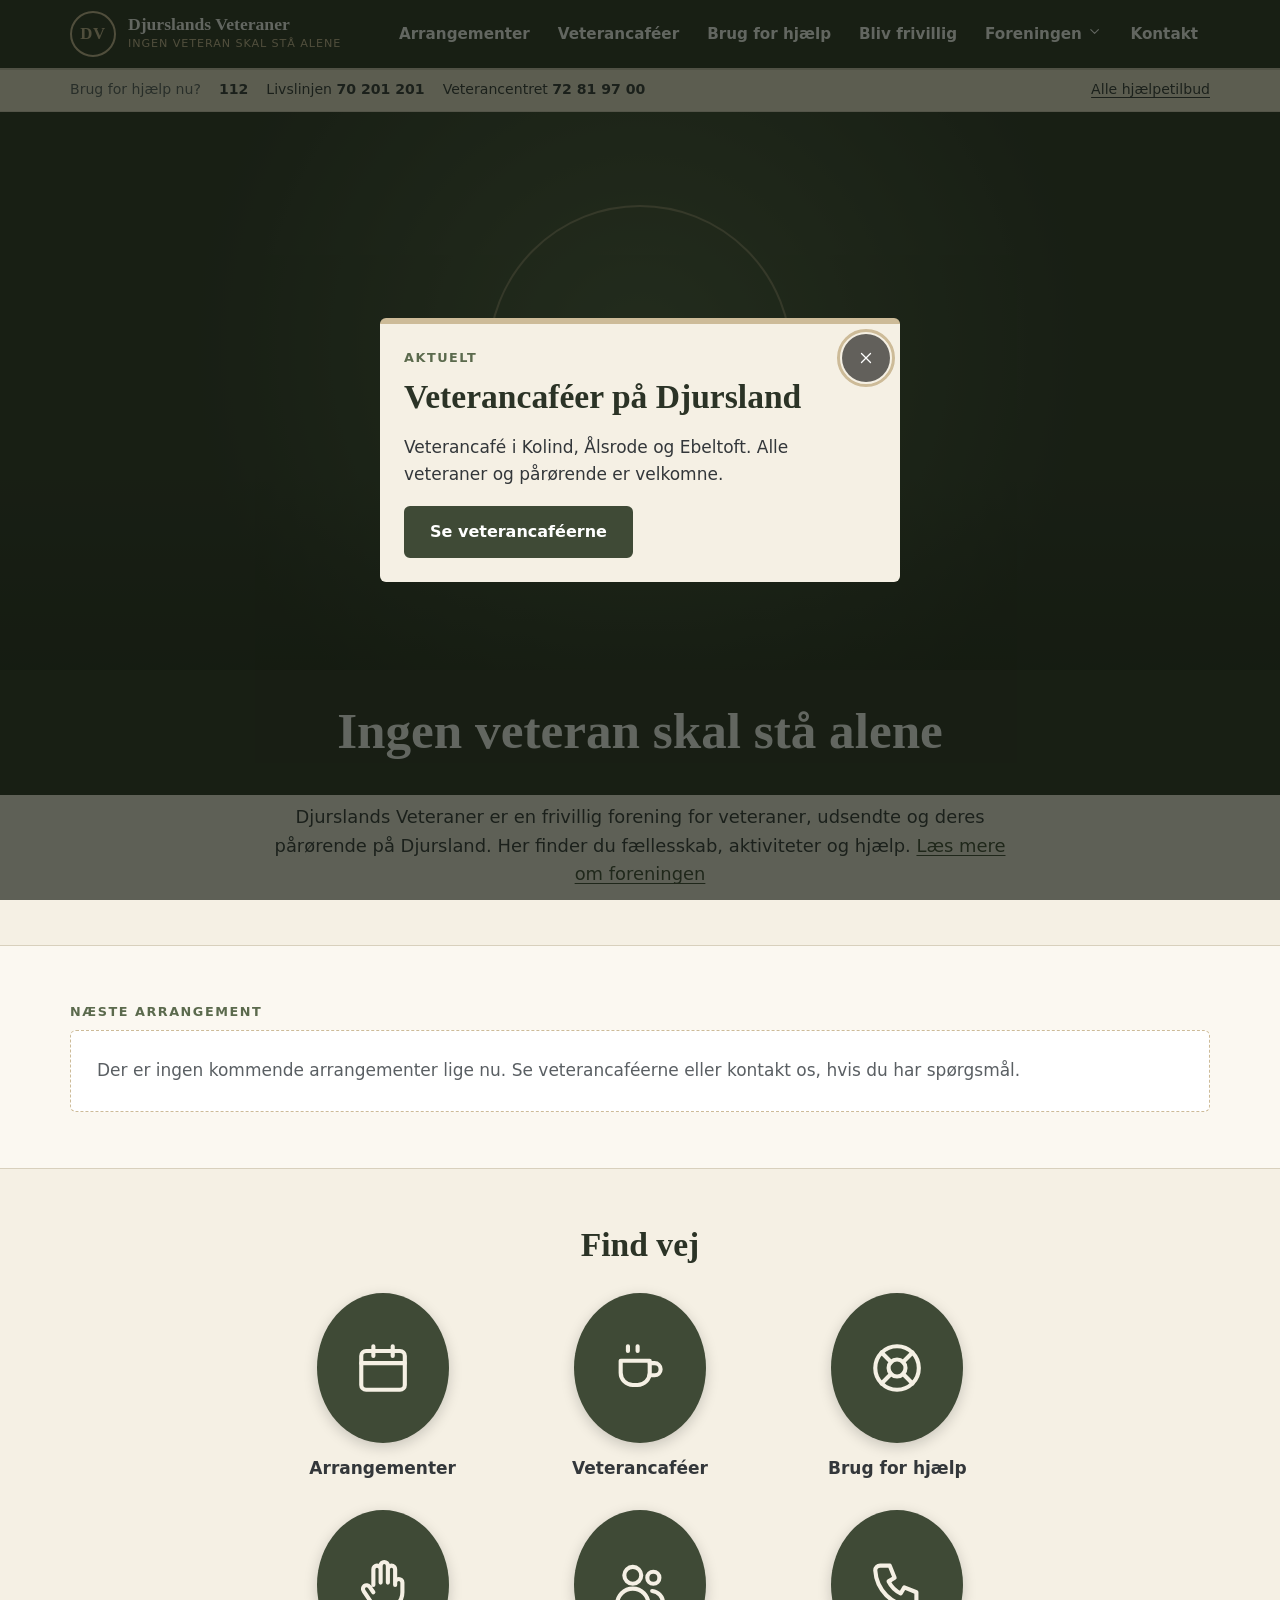
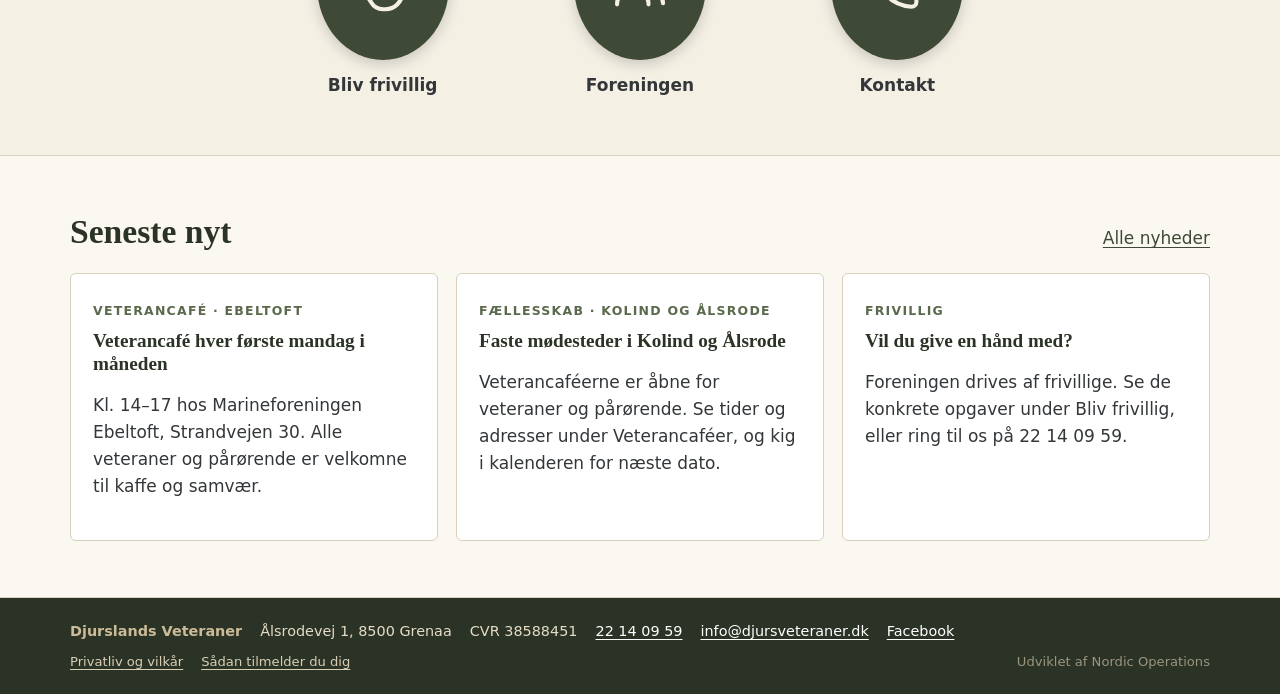
==== commit 3da50b23: "Add files via upload" ====
--- a/index.html
+++ b/index.html
@@ -1,828 +1,11 @@
-<!DOCTYPE html>
-<html lang="da">
-<head>
-<meta charset="UTF-8">
-<meta name="viewport" content="width=device-width, initial-scale=1.0">
-<meta name="apple-mobile-web-app-capable" content="yes">
-<meta name="apple-mobile-web-app-status-bar-style" content="black-translucent">
-<meta name="theme-color" content="#2e3d28">
-<title>Djurslands Veteraner</title>
-<link rel="preconnect" href="https://fonts.googleapis.com">
-<link href="https://fonts.googleapis.com/css2?family=Oswald:wght@300;400;500;600;700&family=Inter:ital,wght@0,300;0,400;0,500;0,600;1,300;1,400&display=swap" rel="stylesheet">
-<style>
-/* ══════════════════════════════════════════
-   DJURSLANDS VETERANER V3.1 — SPRINT 1 FIX
-   Nordic Operations · 2026
-   Mobile-first · SPA med views
-══════════════════════════════════════════ */
-:root {
-  --g-dark:   #2e3d28;
-  --g:        #3a4a32;
-  --g-mid:    #4e6342;
-  --g-light:  #6b7c5e;
-  --g-pale:   #eef0eb;
-  --g-ultra:  #f6f7f4;
-  --sand:     #c9b99a;
-  --sand-l:   #f0ebe2;
-  --sand-p:   #faf8f4;
-  --red:      #8b2020;
-  --red-l:    #c0392b;
-  --red-p:    #fdf0f0;
-  --amber:    #c67c2a;
-  --blue:     #2a5c8b;
-  --white:    #ffffff;
-  --off:      #faf9f6;
-  --dark:     #1a1f16;
-  --mid:      #3d4438;
-  --muted:    #6b7560;
-  --border:   rgba(58,74,50,0.13);
-  --r:        12px;
-  --r-lg:     20px;
-  --sh:       0 2px 8px rgba(0,0,0,0.07);
-  --sh-m:     0 4px 20px rgba(0,0,0,0.10);
-  --sh-l:     0 12px 40px rgba(0,0,0,0.15);
-  --nav:      60px;
-  --max:      1100px;
-}
-*,*::before,*::after{margin:0;padding:0;box-sizing:border-box;}
-html{scroll-behavior:smooth;font-size:16px;}
-body{font-family:'Inter',system-ui,sans-serif;background:var(--off);color:var(--dark);line-height:1.6;overflow-x:hidden;}
-img{max-width:100%;display:block;}
-a{color:inherit;text-decoration:none;}
-button{font-family:inherit;cursor:pointer;}
-
-/* ─ VIEWS ─ */
-.view{display:none;min-height:calc(100svh - var(--nav));padding-top:var(--nav);}
-.view.active{display:block;}
-
-/* ─ BTN ─ */
-.btn{display:inline-flex;align-items:center;justify-content:center;gap:7px;font-family:'Oswald',sans-serif;font-size:.85rem;font-weight:500;letter-spacing:1.5px;text-transform:uppercase;padding:13px 24px;border-radius:8px;border:none;transition:all .18s;cursor:pointer;white-space:nowrap;}
-.btn:active{transform:scale(.97);}
-.btn-g{background:var(--g);color:#fff;}.btn-g:hover{background:var(--g-dark);}
-.btn-r{background:var(--red);color:#fff;}.btn-r:hover{background:var(--red-l);}
-.btn-out{background:transparent;color:#fff;border:2px solid rgba(255,255,255,.5);}.btn-out:hover{border-color:#fff;}
-.btn-ghost{background:var(--g-pale);color:var(--g);}.btn-ghost:hover{filter:brightness(.95);}
-.btn-lg{padding:16px 32px;font-size:.95rem;border-radius:var(--r);}
-.btn-full{width:100%;}
-
-/* ─ NAVBAR ─ */
-.navbar{position:fixed;top:0;left:0;right:0;height:var(--nav);background:var(--g-dark);z-index:900;display:flex;align-items:center;justify-content:space-between;padding:0 16px;box-shadow:0 2px 12px rgba(0,0,0,.25);}
-.nav-logo{display:flex;align-items:center;gap:10px;cursor:pointer;}
-.nav-badge{width:36px;height:36px;background:var(--sand);border-radius:50%;display:flex;align-items:center;justify-content:center;font-family:'Oswald',sans-serif;font-size:13px;font-weight:700;color:var(--g-dark);flex-shrink:0;}
-.nav-name{font-family:'Oswald',sans-serif;font-size:.9rem;font-weight:600;color:#fff;letter-spacing:.5px;line-height:1.2;}
-.nav-name span{display:block;font-size:.58rem;font-weight:300;color:var(--sand);letter-spacing:2px;text-transform:uppercase;}
-.nav-right{display:flex;align-items:center;gap:8px;}
-.nav-help{background:var(--red);color:#fff;border:none;border-radius:6px;padding:7px 12px;font-family:'Oswald',sans-serif;font-size:.7rem;letter-spacing:1.2px;text-transform:uppercase;display:flex;align-items:center;gap:4px;transition:background .15s;}
-.nav-help:hover{background:var(--red-l);}
-.hbg{background:rgba(255,255,255,.1);border:none;border-radius:6px;width:40px;height:40px;display:flex;flex-direction:column;align-items:center;justify-content:center;gap:5px;transition:background .15s;}
-.hbg:hover{background:rgba(255,255,255,.2);}
-.hbg span{width:20px;height:2px;background:#fff;border-radius:1px;transition:all .25s;}
-.hbg.open span:nth-child(1){transform:rotate(45deg) translate(5px,5px);}
-.hbg.open span:nth-child(2){opacity:0;}
-.hbg.open span:nth-child(3){transform:rotate(-45deg) translate(5px,-5px);}
-
-/* ─ DRAWER ─ */
-.drawer{position:fixed;top:0;right:0;bottom:0;width:min(320px,85vw);background:var(--g-dark);z-index:800;transform:translateX(110%);transition:transform .3s cubic-bezier(.4,0,.2,1);overflow-y:auto;padding-top:var(--nav);}
-.drawer.open{transform:translateX(0);}
-.drw-ov{position:fixed;inset:0;background:rgba(0,0,0,.5);z-index:799;display:none;backdrop-filter:blur(2px);}
-.drw-ov.open{display:block;}
-.drw-sect{padding:20px 20px 6px;font-family:'Oswald',sans-serif;font-size:.6rem;letter-spacing:2.5px;text-transform:uppercase;color:var(--sand);border-bottom:1px solid rgba(255,255,255,.06);margin-bottom:2px;}
-.drw-item{display:flex;align-items:center;gap:13px;padding:13px 20px;color:rgba(255,255,255,.82);font-size:.92rem;transition:all .15s;border:none;background:none;width:100%;text-align:left;cursor:pointer;font-family:'Inter',sans-serif;}
-.drw-item:hover{background:rgba(255,255,255,.06);color:#fff;}
-.drw-ico{font-size:1rem;width:20px;text-align:center;}
-.drw-help-btn{margin:12px 16px;background:var(--red);color:#fff;border:none;border-radius:var(--r);padding:14px 18px;display:flex;align-items:center;gap:10px;width:calc(100% - 32px);cursor:pointer;text-align:left;}
-
-/* ─ VIEW HEADER ─ */
-.vhdr{background:var(--g-dark);padding:28px 20px 24px;position:relative;}
-.vhdr-back{display:flex;align-items:center;gap:8px;background:none;border:none;color:rgba(255,255,255,.65);font-family:'Oswald',sans-serif;font-size:.72rem;letter-spacing:1.5px;text-transform:uppercase;cursor:pointer;margin-bottom:12px;padding:0;}
-.vhdr-back:hover{color:var(--sand);}
-.vhdr h1{font-family:'Oswald',sans-serif;font-size:1.6rem;font-weight:700;color:#fff;text-transform:uppercase;letter-spacing:2px;line-height:1.1;}
-.vhdr p{color:rgba(255,255,255,.65);font-size:.88rem;margin-top:6px;font-style:italic;}
-
-/* ─ SECTION ─ */
-.sec{padding:32px 20px;}
-.sec-inner{max-width:var(--max);margin:0 auto;}
-.sec-alt{background:var(--g-ultra);}
-.sec-lbl{font-family:'Oswald',sans-serif;font-size:.65rem;letter-spacing:2.5px;text-transform:uppercase;color:var(--muted);margin-bottom:5px;}
-.sec-title{font-family:'Oswald',sans-serif;font-size:1.35rem;font-weight:600;letter-spacing:1.5px;text-transform:uppercase;color:var(--g-dark);}
-.sec-title::after{content:'';display:block;width:36px;height:3px;background:var(--red);margin-top:7px;}
-.sec-head{margin-bottom:22px;}
-
-/* ════════ HOME VIEW ════════ */
-/* HERO */
-.hero{position:relative;min-height:calc(100svh - var(--nav));display:flex;flex-direction:column;justify-content:flex-end;overflow:hidden;background:var(--g-dark);}
-.hero-bg{position:absolute;inset:0;background:linear-gradient(160deg,#2e3d28 0%,#3a4a32 35%,#4e6342 65%,#3a4a32 100%);}
-.hero-bg::before{content:'';position:absolute;inset:0;background-image:radial-gradient(circle at 15% 85%,rgba(201,185,154,.13) 0%,transparent 50%),radial-gradient(circle at 85% 15%,rgba(201,185,154,.08) 0%,transparent 40%);}
-.hero-bg::after{content:'';position:absolute;inset:0;background:repeating-linear-gradient(-45deg,transparent,transparent 40px,rgba(255,255,255,.015) 40px,rgba(255,255,255,.015) 41px);}
-.hero-cnt{position:relative;z-index:2;padding:36px 20px 44px;}
-.hero-eye{display:inline-flex;align-items:center;gap:7px;font-family:'Oswald',sans-serif;font-size:.65rem;letter-spacing:3px;text-transform:uppercase;color:var(--sand);border:1px solid rgba(201,185,154,.4);padding:5px 13px;border-radius:3px;margin-bottom:16px;}
-.hero h1{font-family:'Oswald',sans-serif;font-size:clamp(2.2rem,7vw,3.8rem);font-weight:700;color:#fff;letter-spacing:2px;text-transform:uppercase;line-height:1.0;margin-bottom:13px;}
-.hero h1 em{font-style:normal;color:var(--sand);display:block;}
-.hero-sub{font-size:.97rem;color:rgba(255,255,255,.7);max-width:480px;margin-bottom:26px;font-style:italic;}
-.hero-btns{display:flex;gap:11px;flex-wrap:wrap;}
-.hero-scroll{position:absolute;bottom:16px;left:50%;transform:translateX(-50%);z-index:2;display:flex;flex-direction:column;align-items:center;gap:3px;color:rgba(255,255,255,.35);font-size:.6rem;letter-spacing:1.5px;text-transform:uppercase;animation:bounce 2s infinite;}
-.hero-scroll::after{content:'↓';font-size:1.1rem;}
-@keyframes bounce{0%,100%{transform:translateX(-50%) translateY(0)}50%{transform:translateX(-50%) translateY(6px)}}
-
-/* GATES */
-.gates{display:grid;grid-template-columns:repeat(3,1fr);background:var(--g-dark);}
-.gate{padding:18px 10px;text-align:center;border:none;background:none;cursor:pointer;border-right:1px solid rgba(255,255,255,.07);display:flex;flex-direction:column;align-items:center;gap:5px;transition:background .18s;}
-.gate:last-child{border-right:none;}
-.gate:hover,.gate.active{background:rgba(201,185,154,.12);}
-.gate-ico{font-size:1.5rem;}
-.gate-lbl{font-family:'Oswald',sans-serif;font-size:.68rem;letter-spacing:1px;text-transform:uppercase;color:rgba(255,255,255,.72);line-height:1.2;}
-.gate.active .gate-lbl{color:var(--sand);}
-.gate-panel{display:none;background:var(--sand-l);padding:16px 20px;border-bottom:3px solid var(--g);}
-.gate-panel.show{display:block;animation:slideDown .22s ease;}
-@keyframes slideDown{from{opacity:0;transform:translateY(-6px)}to{opacity:1;transform:translateY(0)}}
-.gate-panel h3{font-family:'Oswald',sans-serif;font-size:1rem;letter-spacing:1px;text-transform:uppercase;color:var(--g);margin-bottom:10px;}
-.gate-links{display:flex;gap:8px;flex-wrap:wrap;}
-.gate-link{display:flex;align-items:center;gap:7px;background:#fff;border:1px solid var(--border);border-radius:8px;padding:9px 14px;font-size:.82rem;color:var(--dark);cursor:pointer;border:none;box-shadow:var(--sh);transition:box-shadow .15s;font-family:inherit;}
-.gate-link:hover{box-shadow:var(--sh-m);}
-
-/* QUICK */
-.quick{background:var(--sand-p);padding:22px 16px;border-bottom:1px solid var(--border);}
-.quick-inner{max-width:var(--max);margin:0 auto;}
-.quick-lbl{font-family:'Oswald',sans-serif;font-size:.62rem;letter-spacing:2px;text-transform:uppercase;color:var(--muted);margin-bottom:12px;}
-.quick-grid{display:grid;grid-template-columns:repeat(3,1fr);gap:8px;}
-.qbtn{background:#fff;border:1px solid var(--border);border-radius:var(--r);padding:14px 8px;display:flex;flex-direction:column;align-items:center;gap:6px;cursor:pointer;transition:all .18s;box-shadow:var(--sh);}
-.qbtn:hover{box-shadow:var(--sh-m);transform:translateY(-2px);}
-.qbtn:active{transform:scale(.96);}
-.qbtn.red-btn{background:var(--red);border-color:var(--red);}
-.qbtn.red-btn .q-ico,.qbtn.red-btn .q-lbl{color:#fff;}
-.q-ico{font-size:1.4rem;}
-.q-lbl{font-family:'Oswald',sans-serif;font-size:.62rem;letter-spacing:.8px;text-transform:uppercase;color:var(--g);text-align:center;line-height:1.2;}
-
-/* HOME AKTIVITETER (maks 3) */
-.home-ak-list{display:flex;flex-direction:column;gap:11px;}
-.ak-card{background:#fff;border-radius:var(--r);box-shadow:var(--sh);border:1px solid var(--border);overflow:hidden;display:flex;cursor:pointer;transition:box-shadow .18s,transform .18s;min-height:100px;}
-.ak-card:hover{box-shadow:var(--sh-m);transform:translateY(-2px);}
-.ak-card:active{transform:scale(.99);}
-.ak-stripe{width:5px;flex-shrink:0;}
-.ak-stripe.sejlads{background:#2a6b8b;}.ak-stripe.cafe{background:#8b6a2a;}.ak-stripe.udflugt{background:#4a8b2a;}.ak-stripe.moede{background:var(--red);}
-.ak-dc{width:58px;flex-shrink:0;background:var(--g-pale);display:flex;flex-direction:column;align-items:center;justify-content:center;padding:10px 6px;border-right:1px solid var(--border);}
-.ak-dc .d{font-family:'Oswald',sans-serif;font-size:1.5rem;font-weight:700;color:var(--g-dark);line-height:1;}
-.ak-dc .m{font-family:'Oswald',sans-serif;font-size:.58rem;letter-spacing:1.5px;text-transform:uppercase;color:var(--muted);margin-top:2px;}
-.ak-body{flex:1;padding:12px 14px;display:flex;flex-direction:column;justify-content:space-between;}
-.ak-type{font-family:'Oswald',sans-serif;font-size:.58rem;letter-spacing:1.5px;text-transform:uppercase;color:var(--muted);margin-bottom:2px;}
-.ak-title{font-family:'Oswald',sans-serif;font-size:.95rem;font-weight:600;color:var(--dark);line-height:1.2;margin-bottom:4px;}
-.ak-meta{font-size:.72rem;color:var(--muted);display:flex;gap:8px;flex-wrap:wrap;margin-bottom:4px;}
-.pladser-chip{display:inline-flex;align-items:center;gap:4px;font-size:.68rem;font-family:'Oswald',sans-serif;letter-spacing:.8px;padding:2px 7px;border-radius:4px;}
-.p-groen{background:#e8f5e9;color:#2e7d32;}.p-gul{background:#fff8e1;color:#f57f17;}.p-roed{background:var(--red-p);color:var(--red);}
-.ak-right{display:flex;flex-direction:column;align-items:flex-end;justify-content:space-between;padding:12px 12px 12px 0;flex-shrink:0;}
-.tilmeld-btn{background:var(--g);color:#fff;border:none;border-radius:6px;padding:7px 12px;font-family:'Oswald',sans-serif;font-size:.68rem;letter-spacing:1.2px;text-transform:uppercase;cursor:pointer;transition:background .15s;white-space:nowrap;}
-.tilmeld-btn:hover{background:var(--g-dark);}
-.tilmeld-btn.vl{background:var(--amber);}
-.tilmeld-btn.ok{background:var(--g-mid);}
-.ak-arr{color:var(--muted);font-size:1.1rem;}
-
-/* ════════ AKTIVITETER VIEW ════════ */
-.ak-full-grid{display:grid;grid-template-columns:1fr;gap:14px;}
-
-/* ════════ KALENDER VIEW ════════ */
-.cal-filters{display:flex;gap:8px;flex-wrap:wrap;margin-bottom:18px;}
-.cal-filter{padding:8px 16px;border-radius:20px;border:1.5px solid var(--border);background:#fff;font-family:'Oswald',sans-serif;font-size:.72rem;letter-spacing:1px;text-transform:uppercase;color:var(--muted);cursor:pointer;transition:all .15s;}
-.cal-filter.active{background:var(--g);color:#fff;border-color:var(--g);}
-.cal-list-item{display:flex;align-items:center;gap:12px;background:#fff;border-radius:var(--r);border:1px solid var(--border);padding:13px 14px;margin-bottom:8px;cursor:pointer;transition:box-shadow .15s;}
-.cal-list-item:hover{box-shadow:var(--sh-m);}
-.cal-dc{width:48px;text-align:center;flex-shrink:0;}
-.cal-dc .d{font-family:'Oswald',sans-serif;font-size:1.3rem;font-weight:700;color:var(--g-dark);line-height:1;}
-.cal-dc .m{font-family:'Oswald',sans-serif;font-size:.56rem;letter-spacing:1.2px;text-transform:uppercase;color:var(--muted);}
-.cal-info{flex:1;}
-.cal-info h4{font-family:'Oswald',sans-serif;font-size:.92rem;font-weight:600;color:var(--dark);}
-.cal-info p{font-size:.73rem;color:var(--muted);}
-.cal-mnd-hdr{font-family:'Oswald',sans-serif;font-size:.65rem;letter-spacing:2px;text-transform:uppercase;color:var(--muted);margin:18px 0 8px;padding-bottom:5px;border-bottom:1px solid var(--border);}
-
-/* ════════ CAFÉ VIEW ════════ */
-.cafe-cards{display:flex;flex-direction:column;gap:16px;}
-.cafe-card{background:#fff;border-radius:var(--r);border:1px solid var(--border);box-shadow:var(--sh);overflow:hidden;}
-.cafe-map-area{height:160px;background:linear-gradient(135deg,var(--g) 0%,var(--g-mid) 100%);display:flex;align-items:center;justify-content:center;font-size:3rem;cursor:pointer;position:relative;border-bottom:1px solid var(--border);}
-.cafe-map-tag{position:absolute;bottom:8px;right:8px;background:var(--g);color:#fff;font-family:'Oswald',sans-serif;font-size:.6rem;letter-spacing:1px;text-transform:uppercase;padding:4px 9px;border-radius:4px;}
-.cafe-body{padding:16px;}
-.cafe-name{font-family:'Oswald',sans-serif;font-size:1.1rem;font-weight:600;color:var(--g-dark);margin-bottom:2px;}
-.cafe-adr{font-size:.8rem;color:var(--muted);margin-bottom:8px;}
-.cafe-hours{font-size:.8rem;color:var(--mid);margin-bottom:12px;display:flex;align-items:center;gap:5px;}
-.cafe-acts{display:flex;gap:7px;flex-wrap:wrap;}
-.cafe-btn{display:flex;align-items:center;gap:5px;padding:8px 12px;border-radius:6px;border:1.5px solid var(--border);background:#fff;color:var(--g-dark);font-family:'Oswald',sans-serif;font-size:.68rem;letter-spacing:1px;text-transform:uppercase;cursor:pointer;transition:all .15s;text-decoration:none;}
-.cafe-btn:hover{border-color:var(--g);background:var(--g-pale);}
-.cafe-btn.pri{background:var(--g);color:#fff;border-color:var(--g);}
-.cafe-btn.pri:hover{background:var(--g-dark);}
-
-/* ════════ HJÆLP VIEW ════════ */
-.help-hero{background:var(--red);padding:32px 20px;text-align:center;}
-.help-hero h2{font-family:'Oswald',sans-serif;font-size:1.5rem;font-weight:700;text-transform:uppercase;letter-spacing:2px;color:#fff;margin-bottom:8px;}
-.help-hero p{color:rgba(255,255,255,.78);font-style:italic;margin-bottom:20px;font-size:.92rem;}
-.help-cards{display:grid;grid-template-columns:1fr 1fr;gap:11px;}
-.help-card{background:#fff;border-radius:var(--r);padding:18px 14px;text-align:center;border:1px solid var(--border);cursor:pointer;transition:all .18s;box-shadow:var(--sh);}
-.help-card:hover{box-shadow:var(--sh-m);transform:translateY(-2px);}
-.h-ico{font-size:1.7rem;margin-bottom:7px;}
-.h-title{font-family:'Oswald',sans-serif;font-size:.8rem;font-weight:600;letter-spacing:1px;text-transform:uppercase;color:var(--dark);margin-bottom:3px;}
-.h-sub{font-size:.73rem;color:var(--muted);}
-.help-contact{display:grid;grid-template-columns:1fr 1fr;gap:10px;margin-top:16px;}
-.hc-btn{display:flex;flex-direction:column;align-items:center;gap:6px;background:#fff;border:1.5px solid var(--border);border-radius:var(--r);padding:16px 10px;cursor:pointer;transition:all .18s;box-shadow:var(--sh);text-decoration:none;color:inherit;}
-.hc-btn:hover{box-shadow:var(--sh-m);border-color:var(--g);}
-.hc-ico{font-size:1.6rem;}
-.hc-lbl{font-family:'Oswald',sans-serif;font-size:.7rem;letter-spacing:1px;text-transform:uppercase;color:var(--g);}
-
-/* ════════ KONTAKT VIEW ════════ */
-.kontakt-grid{display:grid;grid-template-columns:repeat(2,1fr);gap:11px;}
-.k-btn{display:flex;flex-direction:column;align-items:center;justify-content:center;gap:7px;background:#fff;border:1.5px solid var(--border);border-radius:var(--r);padding:20px 10px;cursor:pointer;transition:all .18s;box-shadow:var(--sh);text-decoration:none;color:inherit;}
-.k-btn:hover{box-shadow:var(--sh-m);transform:translateY(-2px);border-color:var(--g);}
-.k-ico{font-size:1.7rem;}
-.k-lbl{font-family:'Oswald',sans-serif;font-size:.72rem;letter-spacing:1.2px;text-transform:uppercase;color:var(--g);}
-.k-btn.fb{border-color:#1877f2;}.k-btn.fb .k-lbl{color:#1877f2;}
-.kontakt-info{background:var(--g-ultra);border-radius:var(--r);padding:18px;border:1px solid var(--border);margin-top:16px;font-size:.85rem;color:var(--mid);line-height:1.85;}
-
-/* ════════ FRIVILLIG VIEW ════════ */
-.vol-form{background:#fff;border-radius:var(--r);border:1px solid var(--border);padding:22px;box-shadow:var(--sh);}
-.chk-grid{display:grid;grid-template-columns:repeat(2,1fr);gap:8px;margin-bottom:16px;}
-.chk-label{display:flex;align-items:center;gap:8px;font-size:.85rem;color:var(--mid);cursor:pointer;}
-.chk-label input{width:16px;height:16px;accent-color:var(--g);}
-.fg{margin-bottom:13px;}
-.fg label{display:block;font-family:'Oswald',sans-serif;font-size:.67rem;letter-spacing:1px;text-transform:uppercase;color:var(--muted);margin-bottom:4px;}
-.fg input,.fg select,.fg textarea{width:100%;padding:11px 13px;border:1.5px solid var(--border);border-radius:8px;font-size:.88rem;font-family:'Inter',sans-serif;color:var(--dark);background:#fff;-webkit-appearance:none;transition:border-color .15s;}
-.fg input:focus,.fg select:focus,.fg textarea:focus{outline:none;border-color:var(--g);}
-.fg textarea{resize:none;height:76px;}
-
-/* ════════ FORENINGEN VIEW ════════ */
-.forening-cards{display:grid;grid-template-columns:1fr;gap:12px;}
-.forening-card{background:#fff;border-radius:var(--r);border:1px solid var(--border);padding:18px 16px;display:flex;align-items:center;gap:14px;cursor:pointer;transition:all .18s;box-shadow:var(--sh);}
-.forening-card:hover{box-shadow:var(--sh-m);border-color:var(--g);}
-.fc-ico{font-size:1.6rem;flex-shrink:0;width:44px;text-align:center;}
-.fc-info h4{font-family:'Oswald',sans-serif;font-size:.95rem;font-weight:600;color:var(--dark);margin-bottom:2px;}
-.fc-info p{font-size:.78rem;color:var(--muted);}
-.fc-arr{color:var(--muted);font-size:1.1rem;margin-left:auto;}
-
-/* ════════ DOKUMENT VIEW ════════ */
-.dok-hero{background:var(--g);padding:24px 20px;}
-.dok-hero h2{font-family:'Oswald',sans-serif;font-size:1.3rem;font-weight:700;text-transform:uppercase;letter-spacing:2px;color:#fff;margin-bottom:4px;}
-.dok-hero p{color:rgba(255,255,255,.65);font-size:.82rem;font-style:italic;}
-.dok-content{padding:24px 20px;max-width:var(--max);margin:0 auto;}
-.dok-section{margin-bottom:28px;}
-.dok-section-title{font-family:'Oswald',sans-serif;font-size:.8rem;letter-spacing:2px;text-transform:uppercase;color:var(--muted);margin-bottom:10px;padding-bottom:6px;border-bottom:1px solid var(--border);}
-.dok-body{font-size:.88rem;color:var(--mid);line-height:1.8;}
-.dok-body h3{font-family:'Oswald',sans-serif;font-size:.95rem;letter-spacing:1px;text-transform:uppercase;color:var(--g);margin:18px 0 7px;}
-.dok-body h3:first-child{margin-top:0;}
-.dok-body p{margin-bottom:10px;}
-.dok-body ul{padding-left:18px;margin-bottom:10px;}
-.dok-body li{margin-bottom:5px;}
-.dok-body table{width:100%;border-collapse:collapse;margin-bottom:12px;font-size:.82rem;}
-.dok-body th{background:var(--g-pale);padding:8px 10px;text-align:left;font-family:'Oswald',sans-serif;font-size:.68rem;letter-spacing:1px;text-transform:uppercase;color:var(--g-dark);}
-.dok-body td{padding:8px 10px;border-bottom:1px solid var(--border);}
-.dok-stamp{background:var(--g-ultra);border-left:4px solid var(--g);border-radius:0 8px 8px 0;padding:12px 14px;font-size:.78rem;color:var(--mid);margin-top:20px;}
-
-/* ════════ TILMELDING SHEET ════════ */
-.sheet-ov{display:none;position:fixed;inset:0;background:rgba(0,0,0,.55);z-index:700;backdrop-filter:blur(4px);align-items:flex-end;}
-.sheet-ov.open{display:flex;}
-.sheet{background:var(--off);border-radius:var(--r-lg) var(--r-lg) 0 0;width:100%;max-width:540px;margin:0 auto;max-height:92svh;overflow-y:auto;transform:translateY(100%);transition:transform .35s cubic-bezier(.34,1.1,.64,1);}
-.sheet-ov.open .sheet{transform:translateY(0);}
-.sheet-hdl{width:40px;height:4px;background:var(--border);border-radius:2px;margin:13px auto 0;}
-.sh-hdr{padding:16px 22px 12px;border-bottom:1px solid var(--border);}
-.sh-close-row{display:flex;justify-content:flex-end;margin-bottom:7px;}
-.sh-close{background:var(--g-pale);border:none;border-radius:50%;width:32px;height:32px;display:flex;align-items:center;justify-content:center;font-size:.9rem;color:var(--mid);cursor:pointer;}
-.sh-type{font-family:'Oswald',sans-serif;font-size:.6rem;letter-spacing:1.8px;text-transform:uppercase;color:var(--muted);margin-bottom:3px;}
-.sh-title{font-family:'Oswald',sans-serif;font-size:1.2rem;font-weight:600;color:var(--dark);margin-bottom:8px;}
-.sh-chips{display:flex;gap:7px;flex-wrap:wrap;}
-.chip{display:flex;align-items:center;gap:4px;background:var(--g-pale);border-radius:6px;padding:5px 9px;font-size:.75rem;color:var(--g-dark);}
-/* Steps */
-.steps-bar{display:flex;align-items:center;padding:14px 22px;background:var(--g-ultra);border-bottom:1px solid var(--border);}
-.s-dot{width:26px;height:26px;border-radius:50%;border:2px solid var(--border);display:flex;align-items:center;justify-content:center;font-family:'Oswald',sans-serif;font-size:.75rem;color:var(--muted);flex-shrink:0;transition:all .2s;}
-.s-dot.active{border-color:var(--g);background:var(--g);color:#fff;}
-.s-dot.done{border-color:var(--g);background:var(--g);color:#fff;}
-.s-line{flex:1;height:2px;background:var(--border);margin:0 5px;}
-.s-line.done{background:var(--g);}
-.sh-body{padding:20px 22px;}
-.step-pnl{display:none;}
-.step-pnl.active{display:block;animation:fadeUp .2s ease;}
-@keyframes fadeUp{from{opacity:0;transform:translateY(7px)}to{opacity:1;transform:translateY(0)}}
-.form-row2{display:grid;grid-template-columns:1fr 1fr;gap:10px;}
-.role-grid{display:grid;grid-template-columns:repeat(2,1fr);gap:8px;margin-bottom:14px;}
-.role-btn{padding:11px 8px;border-radius:8px;border:2px solid var(--border);background:#fff;cursor:pointer;font-family:'Oswald',sans-serif;font-size:.75rem;letter-spacing:1px;text-transform:uppercase;color:var(--muted);display:flex;flex-direction:column;align-items:center;gap:4px;transition:all .15s;}
-.role-btn:hover,.role-btn.sel{border-color:var(--g);background:var(--g-pale);color:var(--g-dark);}
-.role-ico{font-size:1.2rem;}
-/* confirm */
-.sh-done{display:none;text-align:center;padding:38px 22px 46px;}
-.done-ico{width:68px;height:68px;background:#e8f5e9;border-radius:50%;display:flex;align-items:center;justify-content:center;font-size:1.8rem;margin:0 auto 18px;animation:popIn .4s cubic-bezier(.34,1.56,.64,1) both;}
-@keyframes popIn{from{transform:scale(0);opacity:0}to{transform:scale(1);opacity:1}}
-.done-title{font-family:'Oswald',sans-serif;font-size:1.4rem;font-weight:600;color:var(--g);margin-bottom:7px;}
-.done-sub{font-size:.86rem;color:var(--mid);line-height:1.65;margin-bottom:22px;}
-
-/* ════════ MODALS ════════ */
-.modal-ov{display:none;position:fixed;inset:0;background:rgba(0,0,0,.6);z-index:600;overflow-y:auto;padding:40px 14px;backdrop-filter:blur(3px);}
-.modal-ov.open{display:block;}
-.modal-box{background:#fff;border-radius:var(--r-lg);max-width:600px;margin:0 auto;overflow:hidden;box-shadow:var(--sh-l);}
-.modal-hdr{background:var(--g);padding:18px 22px;display:flex;align-items:center;justify-content:space-between;}
-.modal-hdr h2{font-family:'Oswald',sans-serif;font-size:1.05rem;font-weight:600;text-transform:uppercase;letter-spacing:1.5px;color:#fff;}
-.modal-cls{background:rgba(255,255,255,.15);border:none;border-radius:50%;width:32px;height:32px;display:flex;align-items:center;justify-content:center;color:#fff;cursor:pointer;font-size:.9rem;}
-.modal-body{padding:22px;font-size:.88rem;color:var(--mid);line-height:1.75;}
-.modal-body h3{font-family:'Oswald',sans-serif;font-size:.88rem;letter-spacing:1px;text-transform:uppercase;color:var(--g);margin:16px 0 6px;}
-.modal-body h3:first-child{margin-top:0;}
-.modal-body p{margin-bottom:10px;}
-.modal-body ul{padding-left:16px;margin-bottom:10px;}
-.modal-body li{margin-bottom:4px;}
-.modal-stamp{margin-top:18px;padding:12px;background:var(--g-ultra);border-radius:8px;font-size:.76rem;border-left:4px solid var(--g);}
-
-/* ════════ COOKIE ════════ */
-#ck-banner{position:fixed;bottom:0;left:0;right:0;background:var(--dark);color:rgba(255,255,255,.85);z-index:9999;padding:14px 18px;display:flex;align-items:center;justify-content:space-between;gap:14px;flex-wrap:wrap;border-top:3px solid var(--sand);transform:translateY(0);transition:transform .3s;}
-#ck-banner.hidden{transform:translateY(110%);}
-.ck-txt{font-size:.8rem;flex:1;min-width:180px;}
-.ck-txt button{background:none;border:none;color:var(--sand);cursor:pointer;font-size:inherit;text-decoration:underline;}
-.ck-btns{display:flex;gap:7px;flex-shrink:0;}
-.ck-ok{background:var(--g);color:#fff;border:none;border-radius:6px;padding:7px 16px;font-family:'Oswald',sans-serif;font-size:.7rem;letter-spacing:1px;text-transform:uppercase;cursor:pointer;}
-.ck-no{background:rgba(255,255,255,.1);color:#fff;border:none;border-radius:6px;padding:7px 12px;font-family:'Oswald',sans-serif;font-size:.7rem;letter-spacing:1px;text-transform:uppercase;cursor:pointer;}
-
-/* ════════ FOOTER (kun på home) ════════ */
-.site-footer{background:var(--g-dark);color:rgba(255,255,255,.55);padding:36px 20px 24px;}
-.foot-inner{max-width:var(--max);margin:0 auto;}
-.foot-brand{margin-bottom:24px;}
-.foot-brand p{font-size:.8rem;margin-top:12px;line-height:1.7;max-width:340px;}
-.foot-grid{display:grid;grid-template-columns:repeat(2,1fr);gap:20px;margin-bottom:24px;}
-.foot-col h5{font-family:'Oswald',sans-serif;font-size:.65rem;letter-spacing:2px;text-transform:uppercase;color:var(--sand);margin-bottom:10px;}
-.foot-col ul{list-style:none;}
-.foot-col li{margin-bottom:7px;}
-.foot-col a,.foot-col button{font-size:.8rem;color:rgba(255,255,255,.48);text-decoration:none;background:none;border:none;cursor:pointer;font-family:inherit;padding:0;transition:color .15s;text-align:left;}
-.foot-col a:hover,.foot-col button:hover{color:var(--sand);}
-.foot-bot{border-top:1px solid rgba(255,255,255,.08);padding-top:18px;display:flex;flex-wrap:wrap;gap:6px;justify-content:space-between;font-size:.7rem;color:rgba(255,255,255,.26);}
-.foot-bot a{color:rgba(255,255,255,.26);text-decoration:none;}
-.foot-bot a:hover{color:var(--sand);}
-
-/* ════════ RESPONSIVE ════════ */
-@media(min-width:600px){
-  .quick-grid{grid-template-columns:repeat(6,1fr);}
-  .help-cards{grid-template-columns:repeat(3,1fr);}
-  .help-contact{grid-template-columns:repeat(3,1fr);}
-  .kontakt-grid{grid-template-columns:repeat(3,1fr);}
-  .forening-cards{grid-template-columns:repeat(2,1fr);}
-  .cafe-cards{display:grid;grid-template-columns:repeat(2,1fr);}
-  .foot-grid{grid-template-columns:repeat(3,1fr);}
-}
-@media(min-width:900px){
-  .ak-full-grid{grid-template-columns:repeat(2,1fr);}
-  .cafe-cards{grid-template-columns:repeat(3,1fr);}
-  .help-cards{grid-template-columns:repeat(4,1fr);}
-  .kontakt-grid{grid-template-columns:repeat(6,1fr);}
-  .forening-cards{grid-template-columns:repeat(3,1fr);}
-  .foot-grid{grid-template-columns:repeat(4,1fr);}
-  .hero h1{font-size:4rem;}
-  .hero-cnt{padding:60px 48px 60px;max-width:700px;}
-}
-</style>
-</head>
-<body>
-
-<!-- COOKIE -->
-<div id="ck-banner">
-  <div class="ck-txt">Vi bruger cookies. <button onclick="openModal('m-cookie')">Cookiepolitik</button></div>
-  <div class="ck-btns">
-    <button class="ck-no" onclick="closeCookie()">Afvis</button>
-    <button class="ck-ok" onclick="closeCookie()">Acceptér</button>
-  </div>
-</div>
-
-<!-- NAVBAR -->
-<nav class="navbar">
-  <div class="nav-logo" onclick="showView('home')">
-    <div class="nav-badge">DV</div>
-    <div class="nav-name">Djurslands Veteraner<span>Djursland · Danmark</span></div>
-  </div>
-  <div class="nav-right">
-    <button class="nav-help" onclick="showView('hjaelp')">❤️ Hjælp</button>
-    <button class="hbg" id="hbg" onclick="toggleDrawer()"><span></span><span></span><span></span></button>
-  </div>
-</nav>
-
-<!-- DRAWER -->
-<div class="drw-ov" id="drw-ov" onclick="closeDrawer()"></div>
-<div class="drawer" id="drawer">
-  <button class="drw-help-btn" onclick="closeDrawer();showView('hjaelp')">
-    <span style="font-size:1.2rem;">❤️</span>
-    <div><div style="font-family:'Oswald',sans-serif;font-size:.92rem;font-weight:600;color:#fff;">Har du brug for hjælp?</div><div style="font-size:.72rem;color:rgba(255,255,255,.55);">Vi er her for dig</div></div>
-  </button>
-  <div class="drw-sect">Fællesskab</div>
-  <button class="drw-item" onclick="closeDrawer();showView('aktiviteter')"><span class="drw-ico">⛵</span>Aktiviteter</button>
-  <button class="drw-item" onclick="closeDrawer();showView('cafe')"><span class="drw-ico">☕</span>Veterancaféer</button>
-  <button class="drw-item" onclick="closeDrawer();showView('kalender')"><span class="drw-ico">📅</span>Kalender</button>
-  <button class="drw-item" onclick="closeDrawer();showView('nyheder')"><span class="drw-ico">📰</span>Nyheder</button>
-  <div class="drw-sect">Om foreningen</div>
-  <button class="drw-item" onclick="closeDrawer();showView('foreningen')"><span class="drw-ico">🏛️</span>Foreningen</button>
-  <button class="drw-item" onclick="closeDrawer();showView('bestyrelse')"><span class="drw-ico">👥</span>Bestyrelsen</button>
-  <div class="drw-sect">Bliv en del</div>
-  <button class="drw-item" onclick="closeDrawer();showView('frivillig')"><span class="drw-ico">🤝</span>Bliv frivillig</button>
-  <button class="drw-item" onclick="closeDrawer();openModal('m-stoet')"><span class="drw-ico">💛</span>Støt os</button>
-  <div class="drw-sect">Juridisk</div>
-  <button class="drw-item" onclick="closeDrawer();openModal('m-privacy')"><span class="drw-ico">🔒</span>Privatlivspolitik</button>
-  <button class="drw-item" onclick="closeDrawer();openModal('m-cookie')"><span class="drw-ico">🍪</span>Cookiepolitik</button>
-  <button class="drw-item" onclick="closeDrawer();openModal('m-vilkaar')"><span class="drw-ico">📋</span>Servicevilkår</button>
-  <button class="drw-item" onclick="closeDrawer();openModal('m-ansvar')"><span class="drw-ico">⚠️</span>Ansvarsfraskrivelse</button>
-  <div style="padding:16px;margin-top:6px;border-top:1px solid rgba(255,255,255,.06);">
-    <button onclick="closeDrawer();openModal('m-admin-login')" style="background:rgba(255,255,255,.07);border:none;border-radius:6px;padding:8px 14px;color:rgba(255,255,255,.38);font-size:.7rem;font-family:'Oswald',sans-serif;letter-spacing:1px;text-transform:uppercase;cursor:pointer;width:100%;">⚙ Admin</button>
-    <div style="margin-top:10px;font-size:.7rem;color:rgba(255,255,255,.22);font-family:'Oswald',sans-serif;letter-spacing:1px;text-transform:uppercase;">Nordic Operations · 2026</div>
-  </div>
-</div>
-
-<!-- ═══════════════════════
-     HOME VIEW
-═══════════════════════ -->
-<div class="view active" id="view-home">
-  <section class="hero">
-    <div class="hero-bg"></div>
-    <div class="hero-cnt">
-      <div class="hero-eye">🪖 Djursland · Danmark · Siden 2016</div>
-      <h1>Ingen veteran<em>skal stå alene</em></h1>
-      <p class="hero-sub">Fællesskab, aktiviteter og støtte for veteraner og pårørende på Djursland.</p>
-      <div class="hero-btns">
-        <button class="btn btn-g btn-lg" onclick="showView('aktiviteter')">⛵ Se aktiviteter</button>
-        <button class="btn btn-r btn-lg" onclick="showView('hjaelp')">❤️ Har du brug for hjælp?</button>
-      </div>
-    </div>
-    <div class="hero-scroll">Scroll</div>
-  </section>
-
-  <!-- GATES -->
-  <div class="gates">
-    <button class="gate" id="gate-v" onclick="toggleGate('v')"><div class="gate-ico">🎖️</div><div class="gate-lbl">Jeg er<br>veteran</div></button>
-    <button class="gate" id="gate-p" onclick="toggleGate('p')"><div class="gate-ico">🏠</div><div class="gate-lbl">Jeg er<br>pårørende</div></button>
-    <button class="gate" id="gate-s" onclick="toggleGate('s')"><div class="gate-ico">💛</div><div class="gate-lbl">Jeg vil<br>støtte</div></button>
-  </div>
-  <div class="gate-panel" id="panel-v">
-    <div style="max-width:var(--max);margin:0 auto;"><h3>🎖️ Velkommen, veteran</h3><div class="gate-links">
-      <button class="gate-link" onclick="showView('aktiviteter')">⛵ Se aktiviteter</button>
-      <button class="gate-link" onclick="showView('cafe')">☕ Find veterancafé</button>
-      <button class="gate-link" onclick="showView('hjaelp')">❤️ Brug for hjælp?</button>
-      <button class="gate-link" onclick="showView('frivillig')">🤝 Bliv frivillig</button>
-    </div></div>
-  </div>
-  <div class="gate-panel" id="panel-p">
-    <div style="max-width:var(--max);margin:0 auto;"><h3>🏠 For pårørende</h3><div class="gate-links">
-      <button class="gate-link" onclick="showView('hjaelp')">❤️ Støtte til pårørende</button>
-      <button class="gate-link" onclick="showView('aktiviteter')">⛵ Aktiviteter for alle</button>
-      <button class="gate-link" onclick="showView('cafe')">☕ Veterancaféer</button>
-      <button class="gate-link" onclick="showView('kontakt')">📞 Kontakt os</button>
-    </div></div>
-  </div>
-  <div class="gate-panel" id="panel-s">
-    <div style="max-width:var(--max);margin:0 auto;"><h3>💛 Støt veteranerne</h3><div class="gate-links">
-      <button class="gate-link" onclick="openModal('m-stoet')">💛 Bliv støttemedlem</button>
-      <button class="gate-link" onclick="showView('frivillig')">🤝 Bliv frivillig</button>
-      <button class="gate-link" onclick="showView('kontakt')">📞 Kontakt foreningen</button>
-    </div></div>
-  </div>
-
-  <!-- HURTIG ADGANG -->
-  <div class="quick">
-    <div class="quick-inner">
-      <div class="quick-lbl">Hurtig adgang</div>
-      <div class="quick-grid">
-        <button class="qbtn red-btn" onclick="showView('hjaelp')"><div class="q-ico">❤️</div><div class="q-lbl">Brug for hjælp</div></button>
-        <button class="qbtn" onclick="showView('cafe')"><div class="q-ico">☕</div><div class="q-lbl">Veteran­caféer</div></button>
-        <button class="qbtn" onclick="showView('aktiviteter')"><div class="q-ico">⛵</div><div class="q-lbl">Aktiviteter</div></button>
-        <button class="qbtn" onclick="showView('kalender')"><div class="q-ico">📅</div><div class="q-lbl">Kalender</div></button>
-        <button class="qbtn" onclick="showView('frivillig')"><div class="q-ico">🤝</div><div class="q-lbl">Bliv frivillig</div></button>
-        <button class="qbtn" onclick="showView('kontakt')"><div class="q-ico">📞</div><div class="q-lbl">Kontakt</div></button>
-      </div>
-    </div>
-  </div>
-
-  <!-- MAKS 3 AKTIVITETER -->
-  <div class="sec">
-    <div class="sec-inner">
-      <div class="sec-head"><div class="sec-lbl">Næste arrangementer</div><div class="sec-title">Kommende aktiviteter</div></div>
-      <div class="home-ak-list" id="home-ak-list"></div>
-      <div style="text-align:center;margin-top:18px;">
-        <button class="btn btn-ghost" onclick="showView('aktiviteter')">Se alle aktiviteter →</button>
-      </div>
-    </div>
-  </div>
-
-  <!-- FOOTER kun på home -->
-  <footer class="site-footer">
-    <div class="foot-inner">
-      <div class="foot-brand">
-        <div style="display:flex;align-items:center;gap:10px;margin-bottom:4px;">
-          <div class="nav-badge">DV</div>
-          <div class="nav-name" style="font-size:.9rem;">Djurslands Veteraner<span>CVR: 38588451</span></div>
-        </div>
-        <p>Veterancaféer i Kolind, Ålsrode og Ebeltoft. Aktiviteter og fællesskab for alle der har tjent Danmark.</p>
-      </div>
-      <div class="foot-grid">
-        <div class="foot-col"><h5>Navigation</h5><ul>
-          <li><button onclick="showView('aktiviteter')">Aktiviteter</button></li>
-          <li><button onclick="showView('cafe')">Veterancaféer</button></li>
-          <li><button onclick="showView('kalender')">Kalender</button></li>
-          <li><button onclick="showView('kontakt')">Kontakt</button></li>
-        </ul></div>
-        <div class="foot-col"><h5>Foreningen</h5><ul>
-          <li><button onclick="showView('foreningen')">Om foreningen</button></li>
-          <li><button onclick="showView('bestyrelse')">Bestyrelsen</button></li>
-          <li><button onclick="showView('frivillig')">Bliv frivillig</button></li>
-          <li><button onclick="openModal('m-stoet')">Støt os</button></li>
-        </ul></div>
-        <div class="foot-col"><h5>Juridisk</h5><ul>
-          <li><button onclick="openModal('m-privacy')">Privatlivspolitik</button></li>
-          <li><button onclick="openModal('m-cookie')">Cookiepolitik</button></li>
-          <li><button onclick="openModal('m-vilkaar')">Servicevilkår</button></li>
-          <li><button onclick="openModal('m-ansvar')">Ansvarsfraskrivelse</button></li>
-        </ul></div>
-        <div class="foot-col"><h5>Admin</h5><ul>
-          <li><button onclick="openModal('m-admin-login')">⚙ Admin login</button></li>
-          <li><a href="#" style="opacity:.4;" onclick="return false;">🤖 AI Assistent (kommer)</a></li>
-        </ul></div>
-      </div>
-      <div class="foot-bot">
-        <span>© 2026 Djurslands Veteraner · CVR: 38588451</span>
-        <span>Platform: <a href="#" onclick="return false;">Nordic Operations</a></span>
-      </div>
-    </div>
-  </footer>
-</div>
-
-<!-- ═══════════════════════
-     AKTIVITETER VIEW
-═══════════════════════ -->
-<div class="view" id="view-aktiviteter">
-  <div class="vhdr">
-    <button class="vhdr-back" onclick="showView('home')">← Forside</button>
-    <h1>⛵ Aktiviteter</h1>
-    <p>Arrangementer, sejlads, udflugter og meget mere</p>
-  </div>
-  <div class="sec">
-    <div class="sec-inner">
-      <div class="ak-full-grid" id="ak-full-list"></div>
-    </div>
-  </div>
-</div>
-
-<!-- ═══════════════════════
-     KALENDER VIEW
-═══════════════════════ -->
-<div class="view" id="view-kalender">
-  <div class="vhdr">
-    <button class="vhdr-back" onclick="showView('home')">← Forside</button>
-    <h1>📅 Kalender</h1>
-    <p>Kronologisk oversigt over alle aktiviteter</p>
-  </div>
-  <div class="sec">
-    <div class="sec-inner">
-      <div class="cal-filters">
-        <button class="cal-filter active" id="cf-all" onclick="filterKal('all')">Alle</button>
-        <button class="cal-filter" id="cf-cafe" onclick="filterKal('cafe')">☕ Café</button>
-        <button class="cal-filter" id="cf-sejlads" onclick="filterKal('sejlads')">⛵ Sejlads</button>
-        <button class="cal-filter" id="cf-udflugt" onclick="filterKal('udflugt')">🌿 Udflugt</button>
-        <button class="cal-filter" id="cf-moede" onclick="filterKal('moede')">🏛️ Møde</button>
-      </div>
-      <div id="kal-list"></div>
-    </div>
-  </div>
-</div>
-
-<!-- ═══════════════════════
-     CAFÉ VIEW
-═══════════════════════ -->
-<div class="view" id="view-cafe">
-  <div class="vhdr">
-    <button class="vhdr-back" onclick="showView('home')">← Forside</button>
-    <h1>☕ Veterancaféer</h1>
-    <p>Tre faste mødesteder på Djursland</p>
-  </div>
-  <div class="sec">
-    <div class="sec-inner">
-      <div class="cafe-cards">
-        <!-- KOLIND -->
-        <div class="cafe-card">
-          <div class="cafe-map-area" onclick="openMaps('Kolind+Stationsvej,+8560+Kolind')">
-            🗺️<div class="cafe-map-tag">📍 Kolind · Find vej →</div>
-          </div>
-          <div class="cafe-body">
-            <div class="cafe-name">☕ Veterancafé Kolind</div>
-            <div class="cafe-adr">📍 Kolind Stationsvej, 8560 Kolind</div>
-            <div class="cafe-hours">🕐 <span>Se aktivitetskalenderen for næste dato</span></div>
-            <p style="font-size:.82rem;color:var(--mid);margin-bottom:14px;">Uformel kaffe og samvær i Kolind. Alle veteraner og pårørende er velkomne — ingen tilmelding nødvendig.</p>
-            <div class="cafe-acts">
-              <a href="tel:22140959" class="cafe-btn pri">📞 Ring</a>
-              <a href="sms:22140959" class="cafe-btn">💬 SMS</a>
-              <button class="cafe-btn" onclick="openMaps('Kolind+Stationsvej,+8560+Kolind')">🗺️ Find vej</button>
-              <button class="cafe-btn" onclick="showView('kalender')">📅 Se næste café</button>
-            </div>
-          </div>
-        </div>
-        <!-- ÅLSRODE -->
-        <div class="cafe-card">
-          <div class="cafe-map-area" onclick="openMaps('Ålsrodevej+1,+8500+Grenaa')">
-            🗺️<div class="cafe-map-tag">📍 Ålsrode · Find vej →</div>
-          </div>
-          <div class="cafe-body">
-            <div class="cafe-name">☕ Ålsrode</div>
-            <div class="cafe-adr">📍 Ålsrodevej 1, 8500 Grenaa</div>
-            <div class="cafe-hours">🕐 <span>Se aktivitetskalenderen for næste dato</span></div>
-            <p style="font-size:.82rem;color:var(--mid);margin-bottom:14px;">Mød os ved Ålsrode — et roligt sted med plads til snak og samvær.</p>
-            <div class="cafe-acts">
-              <a href="tel:22140959" class="cafe-btn pri">📞 Ring</a>
-              <a href="sms:22140959" class="cafe-btn">💬 SMS</a>
-              <button class="cafe-btn" onclick="openMaps('Ålsrodevej+1,+8500+Grenaa')">🗺️ Find vej</button>
-              <button class="cafe-btn" onclick="showView('kalender')">📅 Se næste café</button>
-            </div>
-          </div>
-        </div>
-        <!-- EBELTOFT -->
-        <div class="cafe-card">
-          <div class="cafe-map-area" onclick="openMaps('Strandvejen+30,+8400+Ebeltoft')">
-            🗺️<div class="cafe-map-tag">📍 Ebeltoft · Find vej →</div>
-          </div>
-          <div class="cafe-body">
-            <div class="cafe-name">⚓ Marineforeningen Ebeltoft</div>
-            <div class="cafe-adr">📍 Strandvejen 30, 8400 Ebeltoft</div>
-            <div class="cafe-hours">🕐 <span>Første mandag i måneden · Kl. 14:00–17:00</span></div>
-            <p style="font-size:.82rem;color:var(--mid);margin-bottom:14px;">Veterancafé i samarbejde med Marineforeningen i Ebeltoft. Alle er velkomne.</p>
-            <div class="cafe-acts">
-              <a href="tel:22140959" class="cafe-btn pri">📞 Ring</a>
-              <a href="sms:22140959" class="cafe-btn">💬 SMS</a>
-              <button class="cafe-btn" onclick="openMaps('Strandvejen+30,+8400+Ebeltoft')">🗺️ Find vej</button>
-              <button class="cafe-btn" onclick="showView('kalender')">📅 Se næste café</button>
-            </div>
-          </div>
-        </div>
-      </div>
-    </div>
-  </div>
-</div>
-
-<!-- ═══════════════════════
-     HJÆLP VIEW
-═══════════════════════ -->
-<div class="view" id="view-hjaelp">
-  <div class="help-hero">
-    <h2>❤️ Har du brug for hjælp?</h2>
-    <p>Du er ikke alene. Vi er her for dig — veteran, pårørende eller begge.</p>
-    <a href="tel:22140959" class="btn btn-out btn-lg">📞 Ring til os nu · 22 14 09 59</a>
-  </div>
-  <div class="sec">
-    <div class="sec-inner">
-      <div class="sec-head" style="margin-bottom:16px;"><div class="sec-lbl">Find den rette hjælp</div></div>
-      <div class="help-cards">
-        <div class="help-card" onclick="openModal('m-koord')"><div class="h-ico">👤</div><div class="h-title">Veteran­koordinator</div><div class="h-sub">Personlig støtte og vejledning</div></div>
-        <div class="help-card" onclick="openModal('m-bisidder')"><div class="h-ico">🤝</div><div class="h-title">Bisidder</div><div class="h-sub">Vi møder op med dig</div></div>
-        <div class="help-card" onclick="openModal('m-safezone')"><div class="h-ico">🛡️</div><div class="h-title">Safe Zone</div><div class="h-sub">Et trygt sted at tale</div></div>
-        <div class="help-card" onclick="openModal('m-paarørende')"><div class="h-ico">👨‍👩‍👧</div><div class="h-title">Hjælp til pårørende</div><div class="h-sub">Støtte til hele familien</div></div>
-        <div class="help-card" onclick="showView('cafe')"><div class="h-ico">☕</div><div class="h-title">Mød andre på café</div><div class="h-sub">Tre steder på Djursland</div></div>
-        <div class="help-card" onclick="openModal('m-akut')" style="border-color:var(--red-p);background:var(--red-p);"><div class="h-ico">🚨</div><div class="h-title" style="color:var(--red);">Akut hjælp</div><div class="h-sub" style="color:var(--red);">Krisekontakter nu</div></div>
-      </div>
-      <div class="sec-head" style="margin-top:28px;margin-bottom:14px;"><div class="sec-lbl">Kontakt direkte</div></div>
-      <div class="help-contact">
-        <a href="tel:22140959" class="hc-btn"><div class="hc-ico">📞</div><div class="hc-lbl">Ring</div></a>
-        <a href="sms:22140959" class="hc-btn"><div class="hc-ico">💬</div><div class="hc-lbl">SMS</div></a>
-        <a href="mailto:info@djursveteraner.dk" class="hc-btn"><div class="hc-ico">✉️</div><div class="hc-lbl">Mail</div></a>
-      </div>
-      <div style="text-align:center;margin-top:20px;">
-        <button class="btn btn-ghost" onclick="showView('home')">← Tilbage til forsiden</button>
-      </div>
-    </div>
-  </div>
-</div>
-
-<!-- ═══════════════════════
-     KONTAKT VIEW
-═══════════════════════ -->
-<div class="view" id="view-kontakt">
-  <div class="vhdr">
-    <button class="vhdr-back" onclick="showView('home')">← Forside</button>
-    <h1>📞 Kontakt</h1>
-    <p>Ræk ud — vi er her for dig</p>
-  </div>
-  <div class="sec">
-    <div class="sec-inner">
-      <div class="kontakt-grid">
-        <a href="tel:22140959" class="k-btn"><div class="k-ico">📞</div><div class="k-lbl">Ring</div></a>
-        <a href="sms:22140959" class="k-btn"><div class="k-ico">💬</div><div class="k-lbl">SMS</div></a>
-        <a href="mailto:info@djursveteraner.dk" class="k-btn"><div class="k-ico">✉️</div><div class="k-lbl">Mail</div></a>
-        <button class="k-btn" onclick="openMaps('Ålsrodevej+1,+8500+Grenaa')"><div class="k-ico">🗺️</div><div class="k-lbl">Find vej</div></button>
-        <a href="https://www.facebook.com/DjurslandsVeteraner/" target="_blank" class="k-btn fb"><div class="k-ico">📘</div><div class="k-lbl">Facebook Side</div></a>
-        <a href="https://www.facebook.com/groups/djurslandsveteraner" target="_blank" class="k-btn fb"><div class="k-ico">👥</div><div class="k-lbl">Facebook Gruppe</div></a>
-      </div>
-      <div class="kontakt-info">
-        <div style="font-family:'Oswald',sans-serif;font-size:.72rem;letter-spacing:1px;text-transform:uppercase;color:var(--muted);margin-bottom:10px;">Djurslands Veteraner</div>
-        Ålsrodevej 1 · 8500 Grenaa<br>
-        CVR: 38588451<br>
-        <a href="tel:22140959" style="color:var(--g);">22 14 09 59</a> · <a href="mailto:info@djursveteraner.dk" style="color:var(--g);">info@djursveteraner.dk</a>
-      </div>
-    </div>
-  </div>
-</div>
-
-<!-- ═══════════════════════
-     FRIVILLIG VIEW
-═══════════════════════ -->
-<div class="view" id="view-frivillig">
-  <div class="vhdr">
-    <button class="vhdr-back" onclick="showView('home')">← Forside</button>
-    <h1>🤝 Bliv frivillig</h1>
-    <p>Din indsats betyder noget for veteranerne på Djursland</p>
-  </div>
-  <div class="sec">
-    <div class="sec-inner">
-      <p style="margin-bottom:20px;color:var(--mid);font-size:.9rem;">Udfyld formularen og vi kontakter dig hurtigst muligt.</p>
-      <div class="vol-form">
-        <div style="font-family:'Oswald',sans-serif;font-size:.72rem;letter-spacing:1px;text-transform:uppercase;color:var(--muted);margin-bottom:10px;">Jeg vil gerne hjælpe med</div>
-        <div class="chk-grid">
-          <label class="chk-label"><input type="checkbox"> ☕ Café</label>
-          <label class="chk-label"><input type="checkbox"> ⛵ Sejlads</label>
-          <label class="chk-label"><input type="checkbox"> 🚗 Kørsel</label>
-          <label class="chk-label"><input type="checkbox"> 🎉 Arrangementer</label>
-          <label class="chk-label"><input type="checkbox"> 🔧 Praktisk hjælp</label>
-          <label class="chk-label"><input type="checkbox"> 👥 Bestyrelse</label>
-        </div>
-        <div class="form-row2">
-          <div class="fg"><label>Fornavn</label><input type="text" placeholder="Fornavn" autocomplete="given-name"></div>
-          <div class="fg"><label>Efternavn</label><input type="text" placeholder="Efternavn" autocomplete="family-name"></div>
-        </div>
-        <div class="fg"><label>Telefon</label><input type="tel" placeholder="Mobil" autocomplete="tel"></div>
-        <div class="fg"><label>Email</label><input type="email" placeholder="din@email.dk" autocomplete="email"></div>
-        <div class="fg"><label>Kommentar</label><textarea placeholder="Fortæl os lidt om dig selv og din baggrund..."></textarea></div>
-        <button class="btn btn-g btn-full" onclick="alert('Tak! Vi kontakter dig hurtigst muligt.')">Send tilmelding ✓</button>
-      </div>
-    </div>
-  </div>
-</div>
-
-<!-- ═══════════════════════
-     NYHEDER VIEW
-═══════════════════════ -->
-<div class="view" id="view-nyheder">
-  <div class="vhdr">
-    <button class="vhdr-back" onclick="showView('home')">← Forside</button>
-    <h1>📰 Nyheder</h1>
-    <p>Seneste nyt fra Djurslands Veteraner</p>
-  </div>
-  <div class="sec">
-    <div class="sec-inner">
-      <div style="display:flex;flex-direction:column;gap:14px;">
-        <div style="background:#fff;border-radius:var(--r);border:1px solid var(--border);padding:18px;box-shadow:var(--sh);cursor:pointer;" onclick="openModal('m-nyhed1')">
-          <div style="font-family:'Oswald',sans-serif;font-size:.6rem;letter-spacing:1.5px;text-transform:uppercase;color:var(--red);margin-bottom:4px;">Nyhed · Maj 2026</div>
-          <div style="font-family:'Oswald',sans-serif;font-size:1rem;font-weight:600;color:var(--dark);margin-bottom:4px;">Ny digital platform lanceret</div>
-          <div style="font-size:.8rem;color:var(--muted);">Djurslands Veteraner har fået en ny hjemmeside og app. Læs mere →</div>
-        </div>
-        <div style="background:#fff;border-radius:var(--r);border:1px solid var(--border);padding:18px;box-shadow:var(--sh);cursor:pointer;" onclick="openModal('m-cafe-nyhed')">
-          <div style="font-family:'Oswald',sans-serif;font-size:.6rem;letter-spacing:1.5px;text-transform:uppercase;color:var(--g);margin-bottom:4px;">Café · Maj 2026</div>
-          <div style="font-family:'Oswald',sans-serif;font-size:1rem;font-weight:600;color:var(--dark);margin-bottom:4px;">Veterancafé Ebeltoft — første mandag i måneden</div>
-          <div style="font-size:.8rem;color:var(--muted);">Kl. 14–17 · Marineforeningen Ebeltoft · Alle velkomne →</div>
-        </div>
-      </div>
-    </div>
-  </div>
-</div>
-
-<!-- ═══════════════════════
-     FORENINGEN VIEW
-═══════════════════════ -->
-<div class="view" id="view-foreningen">
-  <div class="vhdr">
-    <button class="vhdr-back" onclick="showView('home')">← Forside</button>
-    <h1>🏛️ Foreningen</h1>
-    <p>Om Djurslands Veteraner — dokumenter og organisation</p>
-  </div>
-  <div class="sec">
-    <div class="sec-inner">
-      <div class="forening-cards">
-        <div class="forening-card" onclick="showView('om-forening')">
-          <div class="fc-ico">ℹ️</div><div class="fc-info"><h4>Om Djurslands Veteraner</h4><p>Hvem vi er, hvad vi gør og hvad vi tror på</p></div><div class="fc-arr">›</div>
-        </div>
-        <div class="forening-card" onclick="showView('bestyrelse')">
-          <div class="fc-ico">👥</div><div class="fc-info"><h4>Bestyrelsen</h4><p>Valgte repræsentanter og kontaktoplysninger</p></div><div class="fc-arr">›</div>
-        </div>
-        <div class="forening-card" onclick="showView('vedtaegter')">
-          <div class="fc-ico">📜</div><div class="fc-info"><h4>Vedtægter</h4><p>Gældende vedtægter — vedtaget på generalforsamling</p></div><div class="fc-arr">›</div>
-        </div>
-        <div class="forening-card" onclick="showView('forretningsorden')">
-          <div class="fc-ico">📗</div><div class="fc-info"><h4>Forretningsorden</h4><p>Bestyrelsens interne regler og ansvarsfordeling</p></div><div class="fc-arr">›</div>
-        </div>
-        <div class="forening-card" onclick="showView('referater')">
-          <div class="fc-ico">📄</div><div class="fc-info"><h4>Referater</h4><p>Generalforsamlings- og bestyrelsesreferater</p></div><div class="fc-arr">›</div>
-        </div>
-        <div class="forening-card" onclick="showView('kommunikation')">
-          <div class="fc-ico">📙</div><div class="fc-info"><h4>Kommunikationsstrategi</h4><p>Strategi og årshjul 2025–2027</p></div><div class="fc-arr">›</div>
-        </div>
-        <div class="forening-card" onclick="openModal('m-dokumenter')">
-          <div class="fc-ico">🗂️</div><div class="fc-info"><h4>Øvrige dokumenter</h4><p>GDPR, regnskab, politikker og samarbejdsaftaler</p></div><div class="fc-arr">›</div>
-        </div>
-      </div>
-    </div>
-  </div>
-</div>
-
-<!-- ═══════════════════════
-     VEDTÆGTER VIEW
-═══════════════════════ -->
-<div class="view" id="view-vedtaegter">
-  <div class="dok-hero">
-    <h2>📜 Vedtægter</h2>
-    <p>Djurslands Veteraner · Gældende version</p>
-  </div>
-  <div class="dok-content">
-    <div style="display:flex;gap:10px;margin-bottom:20px;flex-wrap:wrap;">
-      <button class="btn btn-ghost" onclick="showView('foreningen')">← Foreningen</button>
-      <span style="display:flex;align-items:center;gap:6px;background:var(--g-pale);border-radius:6px;padding:7px 12px;font-size:.78rem;color:var(--g-dark);">✓ Gældende version · 12. maj 2025</span>
-    </div>
-    <div class="dok-body">
-      <h3>§1 Navn og hjemsted</h3>
+<!doctype html><html lang="da"><head><meta charset="utf-8"><meta name="viewport" content="width=device-width,initial-scale=1,viewport-fit=cover"><title>Djurslands Veteraner</title><meta name="description" content="Djurslands Veteraner – ingen veteran skal stå alene. Arrangementer, veterancaféer og hjælp på Djursland."><meta name="theme-color" content="#2b3326"><link rel="manifest" href="manifest.json"><link rel="icon" href="icons/icon.svg" type="image/svg+xml"><link rel="stylesheet" href="css/v4.css?v=20261126124411"></head><body><svg width="0" height="0" style="position:absolute" aria-hidden="true"><defs><symbol id="i-calendar" viewBox="0 0 24 24"><rect x="3" y="5" width="18" height="16" rx="2"/><path d="M8 3v4M16 3v4M3 10h18"/></symbol><symbol id="i-cup" viewBox="0 0 24 24"><path d="M4 9h12v5a5 5 0 0 1-5 5H9a5 5 0 0 1-5-5z"/><path d="M16 10h2a2.5 2.5 0 0 1 0 5h-2M7 3v2M11 3v2"/></symbol><symbol id="i-lifebuoy" viewBox="0 0 24 24"><circle cx="12" cy="12" r="9"/><circle cx="12" cy="12" r="3.5"/><path d="M5.6 5.6l3.9 3.9M14.5 14.5l3.9 3.9M18.4 5.6l-3.9 3.9M9.5 14.5l-3.9 3.9"/></symbol><symbol id="i-phone" viewBox="0 0 24 24"><path d="M5 4h4l2 5-2.5 1.5a11 11 0 0 0 5 5L15 13l5 2v4a2 2 0 0 1-2 2A16 16 0 0 1 3 6a2 2 0 0 1 2-2z"/></symbol><symbol id="i-mail" viewBox="0 0 24 24"><rect x="3" y="5" width="18" height="14" rx="2"/><path d="M3 7l9 6 9-6"/></symbol><symbol id="i-pin" viewBox="0 0 24 24"><path d="M12 21s7-6.2 7-11a7 7 0 0 0-14 0c0 4.8 7 11 7 11z"/><circle cx="12" cy="10" r="2.5"/></symbol><symbol id="i-users" viewBox="0 0 24 24"><circle cx="9" cy="8" r="3.5"/><path d="M2.5 20a6.5 6.5 0 0 1 13 0"/><circle cx="17.5" cy="9" r="2.5"/><path d="M17 14.5a5 5 0 0 1 4.5 5"/></symbol><symbol id="i-hand" viewBox="0 0 24 24"><path d="M8 12V5.5a1.5 1.5 0 0 1 3 0V11M11 11V4a1.5 1.5 0 0 1 3 0v7M14 11V5.5a1.5 1.5 0 0 1 3 0V12M17 12v-1a1.5 1.5 0 0 1 3 0v4a7 7 0 0 1-7 7h-1a6 6 0 0 1-5-3l-3-4.5a1.5 1.5 0 0 1 2.4-1.8L8 15"/></symbol><symbol id="i-news" viewBox="0 0 24 24"><path d="M4 5h13v14H6a2 2 0 0 1-2-2z"/><path d="M17 9h3v8a2 2 0 0 1-2 2M7.5 9h6M7.5 12.5h6M7.5 16h4"/></symbol><symbol id="i-doc" viewBox="0 0 24 24"><path d="M6 3h8l4 4v14H6z"/><path d="M14 3v4h4M9 12h6M9 16h6"/></symbol><symbol id="i-book" viewBox="0 0 24 24"><path d="M12 6c-2-1.5-5-2-8-2v14c3 0 6 .5 8 2 2-1.5 5-2 8-2V4c-3 0-6 .5-8 2zM12 6v14"/></symbol><symbol id="i-chev" viewBox="0 0 24 24"><path d="M9 6l6 6-6 6"/></symbol><symbol id="i-close" viewBox="0 0 24 24"><path d="M6 6l12 12M18 6L6 18"/></symbol><symbol id="i-menu" viewBox="0 0 24 24"><path d="M4 7h16M4 12h16M4 17h16"/></symbol><symbol id="i-download" viewBox="0 0 24 24"><path d="M12 4v11M7 11l5 5 5-5M5 20h14"/></symbol><symbol id="i-user" viewBox="0 0 24 24"><circle cx="12" cy="8" r="4"/><path d="M4 21a8 8 0 0 1 16 0"/></symbol><symbol id="i-lock" viewBox="0 0 24 24"><rect x="5" y="11" width="14" height="10" rx="2"/><path d="M8 11V8a4 4 0 0 1 8 0v3"/></symbol><symbol id="i-info" viewBox="0 0 24 24"><circle cx="12" cy="12" r="9"/><path d="M12 11v6M12 7.5v.5"/></symbol><symbol id="i-image" viewBox="0 0 24 24"><rect x="3" y="5" width="18" height="14" rx="2"/><circle cx="9" cy="10" r="1.8"/><path d="M4 18l5-5 4 4 3-3 4 4"/></symbol><symbol id="i-heart" viewBox="0 0 24 24"><path d="M12 20s-7.5-4.6-7.5-10A4.3 4.3 0 0 1 12 7.6 4.3 4.3 0 0 1 19.5 10c0 5.4-7.5 10-7.5 10z"/></symbol><symbol id="i-play" viewBox="0 0 24 24"><path d="M8 5l11 7-11 7z"/></symbol><symbol id="i-pause" viewBox="0 0 24 24"><path d="M8 5v14M16 5v14"/></symbol><symbol id="i-arrow" viewBox="0 0 24 24"><path d="M5 12h14M13 6l6 6-6 6"/></symbol><symbol id="i-clock" viewBox="0 0 24 24"><circle cx="12" cy="12" r="9"/><path d="M12 7v5l3 2"/></symbol><symbol id="i-check" viewBox="0 0 24 24"><path d="M5 12.5l4.5 4.5L19 7"/></symbol><symbol id="i-shield" viewBox="0 0 24 24"><path d="M12 3l8 3v6c0 5-3.5 8-8 9-4.5-1-8-4-8-9V6z"/></symbol><symbol id="i-alert" viewBox="0 0 24 24"><path d="M12 4l9 16H3zM12 10v4M12 17v.5"/></symbol><symbol id="i-fb" viewBox="0 0 24 24"><path d="M14 8h3V4h-3a4 4 0 0 0-4 4v3H7v4h3v6h4v-6h3l1-4h-4V8.5A.5.5 0 0 1 14 8z"/></symbol><symbol id="i-sms" viewBox="0 0 24 24"><path d="M4 5h16v11H9l-5 4z"/></symbol><symbol id="i-plus" viewBox="0 0 24 24"><path d="M12 5v14M5 12h14"/></symbol><symbol id="i-edit" viewBox="0 0 24 24"><path d="M4 20h4L19 9l-4-4L4 16zM13.5 6.5l4 4"/></symbol><symbol id="i-send" viewBox="0 0 24 24"><path d="M4 12l16-8-6 16-2-7z"/></symbol><symbol id="i-bell" viewBox="0 0 24 24"><path d="M6 17V11a6 6 0 0 1 12 0v6l2 2H4zM10 21h4"/></symbol></defs></svg><a class="skip" href="#main">Gå til indhold</a><div class="demo" id="demoBand" hidden><b>DESIGNVERSION V4.2</b> · Eksempelarrangementer er mærket Testdata. Ingen tilmeldinger sendes eller gemmes, og der sendes ingen mails.</div><header class="top"><div class="wrap"><a class="brand" href="#/" aria-label="Djurslands Veteraner – forside"><span class="mark" id="logoMark">DV</span><img id="logoImg" src="" alt="" hidden><span><b>Djurslands Veteraner</b><small>Ingen veteran skal stå alene</small></span></a><nav class="nav" aria-label="Hovedmenu"><a href="#/arrangementer">Arrangementer</a><a href="#/veterancafeer">Veterancaféer</a><a href="#/hjaelp">Brug for hjælp</a><a href="#/frivillig">Bliv frivillig</a><div class="dd"><button type="button" aria-expanded="false" aria-haspopup="true">Foreningen <svg class="i" style="transform:rotate(90deg);width:1em;height:1em" aria-hidden="true"><use href="#i-chev"/></svg></button><div class="dd-menu"><a href="#/om">Om foreningen</a><a href="#/bestyrelsen">Bestyrelsen</a><a href="#/partnere">Samarbejdspartnere</a><a href="#/vedtaegter">Vedtægter</a><a href="#/forretningsorden">Forretningsorden</a><a href="#/referater">Referater</a><a href="#/kommunikation">Kommunikationsstrategi</a><a href="#/stoet-os">Støt os</a></div></div><a href="#/kontakt">Kontakt</a></nav><button class="burger" id="burger" type="button" aria-label="Åbn menu" aria-expanded="false" aria-controls="drawer"><svg class="i" aria-hidden="true"><use href="#i-menu"/></svg></button></div></header><div class="drawer" id="drawer"><div class="bg"></div><nav aria-label="Mobilmenu"><button class="x" type="button" aria-label="Luk menu"><svg class="i" aria-hidden="true"><use href="#i-close"/></svg></button><a href="#/">Forside</a><a href="#/arrangementer">Arrangementer</a><a href="#/veterancafeer">Veterancaféer</a><a href="#/hjaelp">Brug for hjælp</a><a href="#/frivillig">Bliv frivillig</a><a href="#/kontakt">Kontakt</a><a href="#/vejledning">Sådan tilmelder du dig</a><div class="grp">Foreningen</div><a href="#/om">Om foreningen</a><a href="#/bestyrelsen">Bestyrelsen</a><a href="#/partnere">Samarbejdspartnere</a><a href="#/vedtaegter">Vedtægter</a><a href="#/forretningsorden">Forretningsorden</a><a href="#/referater">Referater</a><a href="#/kommunikation">Kommunikationsstrategi</a><a href="#/stoet-os">Støt os</a><a href="https://www.facebook.com/DjurslandsVeteraner/" target="_blank" rel="noopener">Facebook</a></nav></div><div class="crisis"><div class="wrap"><span>Brug for hjælp nu?</span><a href="tel:112"><b>112</b></a><a href="tel:70201201">Livslinjen <b>70 201 201</b></a><a href="tel:72819700">Veterancentret <b>72 81 97 00</b></a><a href="#/hjaelp">Alle hjælpetilbud</a></div></div><main id="main"><section class="page on" id="p-forside">
+<div class="hero" aria-label="Billedserie"><div class="slides" id="slides"></div><div class="hctl"><div class="dots" id="dots"></div><button class="pp" id="pp" type="button"></button></div></div>
+<section class="msg"><div class="wrap"><h1>Ingen veteran skal stå alene</h1></div></section>
+<section class="s" style="padding-top:8px"><div class="wrap"><p class="welcome">Djurslands Veteraner er en frivillig forening for veteraner, udsendte og deres pårørende på Djursland. Her finder du fællesskab, aktiviteter og hjælp. <a href="#/om">Læs mere om foreningen</a></p></div></section>
+<section class="s alt"><div class="wrap"><p class="kick">Næste arrangement</p><div id="nextBox"></div></div></section>
+<section class="s"><div class="wrap"><h2 class="c">Find vej</h2><nav class="ents" aria-label="Hovedindgange"><a class="ent" href="#/arrangementer"><span class="ec"><svg class="i" aria-hidden="true"><use href="#i-calendar"/></svg></span><span class="el">Arrangementer</span></a><a class="ent" href="#/veterancafeer"><span class="ec"><svg class="i" aria-hidden="true"><use href="#i-cup"/></svg></span><span class="el">Veterancaféer</span></a><a class="ent" href="#/hjaelp"><span class="ec"><svg class="i" aria-hidden="true"><use href="#i-lifebuoy"/></svg></span><span class="el">Brug for hjælp</span></a><a class="ent" href="#/frivillig"><span class="ec"><svg class="i" aria-hidden="true"><use href="#i-hand"/></svg></span><span class="el">Bliv frivillig</span></a><a class="ent" href="#/foreningen"><span class="ec"><svg class="i" aria-hidden="true"><use href="#i-users"/></svg></span><span class="el">Foreningen</span></a><a class="ent" href="#/kontakt"><span class="ec"><svg class="i" aria-hidden="true"><use href="#i-phone"/></svg></span><span class="el">Kontakt</span></a></nav></div></section>
+<section class="s alt"><div class="wrap"><div style="display:flex;justify-content:space-between;align-items:end;flex-wrap:wrap;gap:10px"><h2 style="margin:0">Seneste nyt</h2><a href="#/nyheder">Alle nyheder</a></div><div class="cards" id="homeNews" style="margin-top:20px"><article class="card"><span class="lab">Veterancafé · Ebeltoft</span><h3 style="margin-top:6px">Veterancafé hver første mandag i måneden</h3><p>Kl. 14–17 hos Marineforeningen Ebeltoft, Strandvejen 30. Alle veteraner og pårørende er velkomne til kaffe og samvær.</p></article><article class="card"><span class="lab">Fællesskab · Kolind og Ålsrode</span><h3 style="margin-top:6px">Faste mødesteder i Kolind og Ålsrode</h3><p>Veterancaféerne er åbne for veteraner og pårørende. Se tider og adresser under Veterancaféer, og kig i kalenderen for næste dato.</p></article><article class="card"><span class="lab">Frivillig</span><h3 style="margin-top:6px">Vil du give en hånd med?</h3><p>Foreningen drives af frivillige. Se de konkrete opgaver under Bliv frivillig, eller ring til os på 22 14 09 59.</p></article></div></div></section>
+</section><section class="page" id="p-arrangementer"><div class="ph1"><div class="wrap"><h1>Arrangementer</h1><p>Kommende arrangementer i kronologisk rækkefølge.</p></div></div><div class="wrap" style="padding-top:44px;padding-bottom:64px"><div class="chips" id="evChips" role="group" aria-label="Filtrér efter type"></div><div id="evList"></div><p><button class="btn alt" id="evHist" type="button">Vis tidligere arrangementer</button></p><p class="hint">Sådan tilmelder og afmelder du dig: <a href="#/vejledning">se vejledningen</a>.</p></div></section><section class="page" id="p-arrangement"><div class="ph1"><div class="wrap"><p class="crumb"><a href="#/arrangementer">Alle arrangementer</a></p><h1>Arrangement</h1></div></div><div class="wrap" style="padding-top:44px;padding-bottom:64px" id="evDetail"></div></section><section class="page" id="p-veterancafeer"><div class="ph1"><div class="wrap"><h1>Veterancaféer</h1><p>Tre faste mødesteder på Djursland. Alle veteraner og pårørende er velkomne.</p></div></div><div class="wrap" style="padding-top:44px;padding-bottom:64px"><div class="cards" id="cafeList"></div></div></section><section class="page" id="p-nyheder"><div class="ph1"><div class="wrap"><h1>Nyheder</h1><p>Seneste nyt fra Djurslands Veteraner.</p></div></div><div class="wrap" style="padding-top:44px;padding-bottom:64px"><div class="cards"><article class="card"><span class="lab">Veterancafé · Ebeltoft</span><h3 style="margin-top:6px">Veterancafé hver første mandag i måneden</h3><p>Kl. 14–17 hos Marineforeningen Ebeltoft, Strandvejen 30. Alle veteraner og pårørende er velkomne til kaffe og samvær.</p></article><article class="card"><span class="lab">Fællesskab · Kolind og Ålsrode</span><h3 style="margin-top:6px">Faste mødesteder i Kolind og Ålsrode</h3><p>Veterancaféerne er åbne for veteraner og pårørende. Se tider og adresser under Veterancaféer, og kig i kalenderen for næste dato.</p></article><article class="card"><span class="lab">Frivillig</span><h3 style="margin-top:6px">Vil du give en hånd med?</h3><p>Foreningen drives af frivillige. Se de konkrete opgaver under Bliv frivillig, eller ring til os på 22 14 09 59.</p></article></div></div></section><section class="page" id="p-foreningen"><div class="ph1"><div class="wrap"><h1>Foreningen</h1><p>Om Djurslands Veteraner, dokumenter og organisation.</p></div></div><div class="wrap" style="padding-top:44px;padding-bottom:64px"><div class="tiles"><a class="tile" href="#/om"><span class="ic"><svg class="i" aria-hidden="true"><use href="#i-info"/></svg></span><h3>Om foreningen</h3><p>Hvem vi er og hvad vi tror på.</p></a><a class="tile" href="#/bestyrelsen"><span class="ic"><svg class="i" aria-hidden="true"><use href="#i-users"/></svg></span><h3>Bestyrelsen</h3><p>Valgte repræsentanter.</p></a><a class="tile" href="#/partnere"><span class="ic"><svg class="i" aria-hidden="true"><use href="#i-hand"/></svg></span><h3>Samarbejdspartnere</h3><p>Dem vi arbejder sammen med.</p></a><a class="tile" href="#/vedtaegter"><span class="ic"><svg class="i" aria-hidden="true"><use href="#i-doc"/></svg></span><h3>Vedtægter</h3><p>Gældende version.</p></a><a class="tile" href="#/forretningsorden"><span class="ic"><svg class="i" aria-hidden="true"><use href="#i-book"/></svg></span><h3>Forretningsorden</h3><p>Bestyrelsens interne regler.</p></a><a class="tile" href="#/referater"><span class="ic"><svg class="i" aria-hidden="true"><use href="#i-doc"/></svg></span><h3>Referater</h3><p>Generalforsamling og bestyrelse.</p></a><a class="tile" href="#/kommunikation"><span class="ic"><svg class="i" aria-hidden="true"><use href="#i-news"/></svg></span><h3>Kommunikationsstrategi</h3><p>Strategi og årshjul 2025–2027.</p></a><a class="tile" href="#/stoet-os"><span class="ic"><svg class="i" aria-hidden="true"><use href="#i-heart"/></svg></span><h3>Støt os</h3><p>Støttemedlemskab og donation.</p></a><a class="tile" href="https://www.facebook.com/DjurslandsVeteraner/" target="_blank" rel="noopener"><span class="ic"><svg class="i" aria-hidden="true"><use href="#i-fb"/></svg></span><h3>Facebook</h3><p>Foreningens side.</p></a></div></div></section><section class="page" id="p-om"><div class="ph1"><div class="wrap"><p class="crumb"><a href="#/foreningen">Foreningen</a></p><h1>Om foreningen</h1></div></div><div class="wrap" style="padding-top:44px;padding-bottom:64px"><div class="prose"><h3>Hvem er vi?</h3><p>Djurslands Veteraner er en frivillig, uafhængig og almennyttig forening med hjemsted på Djursland. Vi samler veteraner, udsendte og deres pårørende i et stærkt og inkluderende fællesskab.</p><h3>Vores mission</h3><p>At skabe et stærkt, inkluderende fællesskab for veteraner og pårørende på Djursland — kammerater støtter kammerater.</p><h3>Vores vision</h3><p>Djurslands Veteraner er det naturlige samlingspunkt og den stærkeste stemme for veteraner på Djursland.</p><h3>Hvem er veteran?</h3><p>En veteran er en person, der har været udsendt for Danmark i mindst én international operation — soldater, politi, læger, sygeplejersker, rådgivere og beredskabsstyrelsen m.v.</p><h3>Kontakt</h3><p>Ålsrodevej 1 · 8500 Grenaa · CVR: 38588451<br><a href="tel:22140959">22 14 09 59</a> · <a href="mailto:info@djursveteraner.dk">info@djursveteraner.dk</a></p></div></div></section><section class="page" id="p-bestyrelsen"><div class="ph1"><div class="wrap"><p class="crumb"><a href="#/foreningen">Foreningen</a></p><h1>Bestyrelsen</h1><p>Valgte repræsentanter. Kontakt os direkte.</p></div></div><div class="wrap" style="padding-top:44px;padding-bottom:64px"><div class="grid3" id="boardList"></div><p class="hint" style="margin-top:18px">Navne og billeder opdateres efter generalforsamlingen. Bestyrelsen repræsenterer Norddjurs og Syddjurs geografisk.</p></div></section><section class="page" id="p-partnere"><div class="ph1"><div class="wrap"><p class="crumb"><a href="#/foreningen">Foreningen</a></p><h1>Samarbejdspartnere</h1></div></div><div class="wrap" style="padding-top:44px;padding-bottom:64px"><div class="cards"><article class="card"><span class="lab">Veterancafé i Ebeltoft</span><h3>Marineforeningen Ebeltoft</h3><p>Vært for veterancaféen i Ebeltoft, Strandvejen 30, første mandag i måneden.</p></article><article class="card"><span class="lab">Medlemskab</span><h3>Danmarks Veteraner</h3><p>Medlemmer af Danmarks Veteraner er kontingentfrie som støttemedlemmer (jf. vedtægternes §10).</p></article></div><p class="note ghostbox">Foreningens øvrige samarbejdspartnere og sponsorer tilføjes her, når foreningen har leveret navne og logoer.</p></div></section><section class="page" id="p-stoet"><div class="ph1"><div class="wrap"><h1>Støt os</h1><p>Alle midler går direkte til aktiviteter for veteraner på Djursland.</p></div></div><div class="wrap" style="padding-top:44px;padding-bottom:64px"><div class="cards"><article class="card"><span class="lab">Støttemedlemskab</span><h3>205 kr. om året</h3><p>Støttemedlemmer kan deltage i aktiviteter. Alle veteraner er velkomne som medlemmer uden kontingent.</p></article><article class="card"><span class="lab">Engangsdonation</span><h3>MobilePay eller bankoverførsel</h3><p>Kontakt os for kontooplysninger.</p></article></div><p style="margin-top:22px"><a class="btn" href="tel:22140959"><svg class="i" aria-hidden="true"><use href="#i-phone"/></svg>22 14 09 59</a> <a class="btn alt" href="mailto:info@djursveteraner.dk"><svg class="i" aria-hidden="true"><use href="#i-mail"/></svg>Skriv til os</a></p><p class="hint">Djurslands Veteraner · CVR: 38588451</p></div></section><section class="page" id="p-vedtaegter"><div class="ph1"><div class="wrap"><p class="crumb"><a href="#/foreningen">Foreningen</a></p><h1>Vedtægter</h1><p>Djurslands Veteraner · Gældende version</p></div></div><div class="wrap" style="padding-top:44px;padding-bottom:64px"><p class="pdf" data-pdf="docs/vedtaegter.pdf" hidden><a class="btn" href="docs/vedtaegter.pdf" target="_blank" rel="noopener">Hent original PDF</a></p><div class="prose"><p class="dok-stamp">Gældende version · 12. maj 2025</p><h3>§1 Navn og hjemsted</h3>
       <p>Foreningens navn er Djurslands Veteraner. Foreningen er en frivillig, uafhængig og almennyttig forening med hjemsted i Djursland.</p>
       <h3>§2 Formål</h3>
       <p>Foreningens formål er at skabe et stærkt, inkluderende og støttende fællesskab for veteraner, udsendte og deres pårørende i Djursland. Foreningen arbejder aktivt for at fremme trivsel, netværk, aktiviteter og gensidig støtte.</p>
@@ -848,25 +31,7 @@
       <p>Veteranmedlemskab er gratis. Støttemedlemmer betaler 205,00 kr. pr. år. Medlemmer af Danmarks Veteraner (CVR: 29 28 79 10) er kontingentfrie.</p>
       <h3>§11–§16</h3>
       <p>Persondata (GDPR) · Vedtægtsændringer (kræver 2/3 flertal) · Aktiviteter · Frivillige og netværk · Samarbejde og projekter · Opløsning.</p>
-      <div class="dok-stamp">📋 Fuldt originalt dokument kan rekvireres ved henvendelse til bestyrelsen · info@djursveteraner.dk · Vedtaget maj 2025</div>
-    </div>
-  </div>
-</div>
-
-<!-- ═══════════════════════
-     FORRETNINGSORDEN VIEW
-═══════════════════════ -->
-<div class="view" id="view-forretningsorden">
-  <div class="dok-hero">
-    <h2>📗 Forretningsorden</h2>
-    <p>For bestyrelsen i Djurslands Veteraner</p>
-  </div>
-  <div class="dok-content">
-    <div style="display:flex;gap:10px;margin-bottom:20px;flex-wrap:wrap;">
-      <button class="btn btn-ghost" onclick="showView('foreningen')">← Foreningen</button>
-    </div>
-    <div class="dok-body">
-      <h3>§1 Bestyrelsens sammensætning og konstituering</h3>
+      <div class="dok-stamp">Fuldt originalt dokument kan rekvireres ved henvendelse til bestyrelsen · info@djursveteraner.dk · Vedtaget maj 2025</div></div></div></section><section class="page" id="p-forretningsorden"><div class="ph1"><div class="wrap"><p class="crumb"><a href="#/foreningen">Foreningen</a></p><h1>Forretningsorden</h1><p>For bestyrelsen i Djurslands Veteraner</p></div></div><div class="wrap" style="padding-top:44px;padding-bottom:64px"><p class="pdf" data-pdf="docs/forretningsorden.pdf" hidden><a class="btn" href="docs/forretningsorden.pdf" target="_blank" rel="noopener">Hent original PDF</a></p><div class="prose"><h3>§1 Bestyrelsens sammensætning og konstituering</h3>
       <p>Bestyrelsen består af formand, næstformand, kasserer og 4 øvrige bestyrelsesmedlemmer (2 fra Norddjurs og 2 fra Syddjurs). Formanden og kassereren skal til enhver tid være to forskellige personer og må ikke være samlevende eller ægtefæller.</p>
       <h3>§2 Ansvarsfordeling</h3>
       <p><strong>Formanden</strong> leder bestyrelsesmøderne, repræsenterer foreningen udadtil og har tegningsretten i forening med kassereren.</p>
@@ -884,56 +49,11 @@
         <tr><td>2.501 – 10.000 kr.</td><td>Bestyrelsen — beslutning på møde</td></tr>
         <tr><td>Over 10.000 kr.</td><td>Bestyrelsen — ordinært bestyrelsesmøde</td></tr>
       </table>
-      <div class="dok-stamp">📋 Fuld version rekvireres via info@djursveteraner.dk · Vedtaget af bestyrelsen</div>
-    </div>
-  </div>
-</div>
-
-<!-- ═══════════════════════
-     REFERATER VIEW
-═══════════════════════ -->
-<div class="view" id="view-referater">
-  <div class="dok-hero">
-    <h2>📄 Referater</h2>
-    <p>Generalforsamlings- og bestyrelsesreferater</p>
-  </div>
-  <div class="dok-content">
-    <button class="btn btn-ghost" onclick="showView('foreningen')" style="margin-bottom:20px;">← Foreningen</button>
-    <div class="dok-section">
-      <div class="dok-section-title">2026</div>
-      <div style="display:flex;flex-direction:column;gap:10px;">
-        <div style="background:#fff;border-radius:var(--r);border:1px solid var(--border);padding:14px 16px;display:flex;align-items:center;gap:12px;box-shadow:var(--sh);">
-          <div style="font-size:1.4rem;">📄</div>
-          <div style="flex:1;"><div style="font-family:'Oswald',sans-serif;font-size:.88rem;font-weight:600;color:var(--dark);">Generalforsamling 2026</div><div style="font-size:.75rem;color:var(--muted);">Planlagt · Dato følger</div></div>
-          <div style="font-size:.7rem;color:var(--muted);background:var(--g-pale);padding:4px 8px;border-radius:4px;">Offentlig</div>
-        </div>
-        <div style="background:#fff;border-radius:var(--r);border:1px solid var(--border);padding:14px 16px;display:flex;align-items:center;gap:12px;box-shadow:var(--sh);">
-          <div style="font-size:1.4rem;">📄</div>
-          <div style="flex:1;"><div style="font-family:'Oswald',sans-serif;font-size:.88rem;font-weight:600;color:var(--dark);">Bestyrelsesmøde — Kvartal 1</div><div style="font-size:.75rem;color:var(--muted);">Januar 2026</div></div>
-          <div style="font-size:.7rem;color:var(--muted);background:var(--g-pale);padding:4px 8px;border-radius:4px;">Offentlig</div>
-        </div>
-      </div>
-    </div>
-    <p style="font-size:.8rem;color:var(--muted);font-style:italic;margin-top:12px;">Referater uploades af bestyrelsen løbende. Interne referater er kun tilgængelige via Admin-login.</p>
-  </div>
-</div>
-
-<!-- ═══════════════════════
-     KOMMUNIKATION VIEW
-═══════════════════════ -->
-<div class="view" id="view-kommunikation">
-  <div class="dok-hero">
-    <h2>📙 Kommunikationsstrategi</h2>
-    <p>Djurslands Veteraner · 2025–2027</p>
-  </div>
-  <div class="dok-content">
-    <button class="btn btn-ghost" onclick="showView('foreningen')" style="margin-bottom:20px;">← Foreningen</button>
-    <div class="dok-body">
-      <div style="background:var(--g);color:#fff;border-radius:var(--r);padding:18px;margin-bottom:20px;font-style:italic;font-size:.9rem;line-height:1.7;">
-        <strong style="font-family:'Oswald',sans-serif;font-size:.72rem;letter-spacing:1.5px;text-transform:uppercase;color:var(--sand);display:block;margin-bottom:6px;">MISSION</strong>
+      <div class="dok-stamp">Fuld version rekvireres via info@djursveteraner.dk · Vedtaget af bestyrelsen</div></div></div></section><section class="page" id="p-referater"><div class="ph1"><div class="wrap"><p class="crumb"><a href="#/foreningen">Foreningen</a></p><h1>Referater</h1><p>Generalforsamlings- og bestyrelsesreferater.</p></div></div><div class="wrap" style="padding-top:44px;padding-bottom:64px"><div class="note ghostbox">Godkendte referater lægges her som PDF, så snart bestyrelsen har offentliggjort dem. Indtil da kan du bede om dem på <a href="mailto:info@djursveteraner.dk">info@djursveteraner.dk</a>.</div></div></section><section class="page" id="p-kommunikation"><div class="ph1"><div class="wrap"><p class="crumb"><a href="#/foreningen">Foreningen</a></p><h1>Kommunikationsstrategi</h1><p>Djurslands Veteraner · 2025–2027</p></div></div><div class="wrap" style="padding-top:44px;padding-bottom:64px"><div class="prose"><div class="callout">
+        <strong>MISSION</strong>
         At skabe et stærkt, inkluderende fællesskab for veteraner og pårørende på Djursland – kammerater støtter kammerater.
       </div>
-      <div style="background:var(--sand-l);border-radius:var(--r);padding:16px;margin-bottom:20px;font-style:italic;font-size:.88rem;border-left:4px solid var(--sand);">
+      <div class="callout">
         "Vi er veteraner der kender prisen for Danmarks sikkerhed – og som samler kræfterne lokalt, fordi ingen soldat bør kæmpe alene."
       </div>
       <h3>1. Formål og tilgang</h3>
@@ -974,530 +94,16 @@
         <li>Foreningen er politisk uafhængig</li>
         <li>Kritik besvares roligt og konstruktivt</li>
       </ul>
-      <div class="dok-stamp">Kommunikationsstrategi 2025–2027 · Godkendt af bestyrelsen · Djurslands Veteraner</div>
-    </div>
-  </div>
-</div>
-
-<!-- ═══════════════════════
-     OM FORENING VIEW
-═══════════════════════ -->
-<div class="view" id="view-om-forening">
-  <div class="vhdr">
-    <button class="vhdr-back" onclick="showView('foreningen')">← Foreningen</button>
-    <h1>ℹ️ Om os</h1>
-  </div>
-  <div class="sec">
-    <div class="sec-inner">
-      <div class="dok-body">
-        <h3>Hvem er vi?</h3>
-        <p>Djurslands Veteraner er en frivillig, uafhængig og almennyttig forening med hjemsted på Djursland. Vi samler veteraner, udsendte og deres pårørende i et stærkt og inkluderende fællesskab.</p>
-        <h3>Vores mission</h3>
-        <p>At skabe et stærkt, inkluderende fællesskab for veteraner og pårørende på Djursland — kammerater støtter kammerater.</p>
-        <h3>Vores vision</h3>
-        <p>Djurslands Veteraner er det naturlige samlingspunkt og den stærkeste stemme for veteraner på Djursland.</p>
-        <h3>Hvem er veteran?</h3>
-        <p>En veteran er en person, der har været udsendt for Danmark i mindst én international operation — soldater, politi, læger, sygeplejersker, rådgivere og beredskabsstyrelsen m.v.</p>
-        <h3>Kontakt</h3>
-        <p>Ålsrodevej 1 · 8500 Grenaa · CVR: 38588451<br><a href="tel:22140959" style="color:var(--g);">22 14 09 59</a> · <a href="mailto:info@djursveteraner.dk" style="color:var(--g);">info@djursveteraner.dk</a></p>
-      </div>
-    </div>
-  </div>
-</div>
-
-<!-- ═══════════════════════
-     BESTYRELSE VIEW
-═══════════════════════ -->
-<div class="view" id="view-bestyrelse">
-  <div class="vhdr">
-    <button class="vhdr-back" onclick="showView('foreningen')">← Foreningen</button>
-    <h1>👥 Bestyrelsen</h1>
-    <p>Valgte repræsentanter — kontakt os direkte</p>
-  </div>
-  <div class="sec">
-    <div class="sec-inner">
-      <div style="display:grid;grid-template-columns:repeat(2,1fr);gap:13px;" id="best-grid"></div>
-      <p style="margin-top:14px;font-size:.78rem;color:var(--muted);font-style:italic;">* Navne og billeder opdateres efter generalforsamlingen. Bestyrelsen repræsenterer Norddjurs og Syddjurs geografisk.</p>
-    </div>
-  </div>
-</div>
-
-<!-- ═══════════════════════
-     TILMELDING SHEET
-═══════════════════════ -->
-<div class="sheet-ov" id="sheet-ov" onclick="closeSheetOv(event)">
-  <div class="sheet" id="sheet">
-    <div class="sheet-hdl"></div>
-    <div id="sh-main">
-      <div class="sh-hdr">
-        <div class="sh-close-row"><button class="sh-close" onclick="closeSheet()">✕</button></div>
-        <div class="sh-type" id="sh-type"></div>
-        <div class="sh-title" id="sh-title"></div>
-        <div class="sh-chips" id="sh-chips"></div>
-      </div>
-      <div class="steps-bar">
-        <div class="s-dot active" id="sd1">1</div><div class="s-line" id="sl1"></div>
-        <div class="s-dot" id="sd2">2</div><div class="s-line" id="sl2"></div>
-        <div class="s-dot" id="sd3">3</div>
-      </div>
-      <div class="sh-body">
-        <div class="step-pnl active" id="sp1">
-          <div id="sp1-desc" style="font-size:.87rem;color:var(--mid);line-height:1.65;margin-bottom:16px;"></div>
-          <div id="sp1-pladser" style="margin-bottom:18px;"></div>
-          <button class="btn btn-g btn-full btn-lg" onclick="goStep(2)">Tilmeld mig →</button>
-        </div>
-        <div class="step-pnl" id="sp2">
-          <div class="form-row2">
-            <div class="fg"><label>Fornavn</label><input type="text" id="f-fn" placeholder="Fornavn" autocomplete="given-name"></div>
-            <div class="fg"><label>Efternavn</label><input type="text" id="f-en" placeholder="Efternavn" autocomplete="family-name"></div>
-          </div>
-          <div class="fg"><label>Mobil</label><input type="tel" id="f-tlf" placeholder="Dit mobilnummer" autocomplete="tel"></div>
-          <div class="fg"><label>E-mail (valgfri)</label><input type="email" id="f-email" placeholder="din@email.dk" autocomplete="email"></div>
-          <div class="fg"><label>Antal deltagere</label>
-            <select id="f-antal"><option value="1">1 person</option><option value="2">2 personer</option><option value="3">3 personer</option><option value="4">4 personer</option><option value="5+">5+</option></select>
-          </div>
-          <div style="margin-bottom:14px;">
-            <div style="font-family:'Oswald',sans-serif;font-size:.66rem;letter-spacing:1px;text-transform:uppercase;color:var(--muted);margin-bottom:9px;">Jeg deltager som</div>
-            <div class="role-grid">
-              <button class="role-btn sel" id="rb-v" onclick="selRole('v')"><span class="role-ico">🎖️</span>Veteran</button>
-              <button class="role-btn" id="rb-p" onclick="selRole('p')"><span class="role-ico">🏠</span>Pårørende</button>
-              <button class="role-btn" id="rb-f" onclick="selRole('f')"><span class="role-ico">🤝</span>Frivillig</button>
-              <button class="role-btn" id="rb-g" onclick="selRole('g')"><span class="role-ico">👤</span>Gæst</button>
-            </div>
-          </div>
-          <div class="fg"><label>Kommentar (valgfri)</label><textarea id="f-besked" placeholder="Særlige ønsker eller bemærkninger..."></textarea></div>
-          <div style="display:flex;gap:9px;">
-            <button class="btn btn-ghost" onclick="goStep(1)" style="flex-shrink:0;">← Tilbage</button>
-            <button class="btn btn-g btn-full" onclick="goStep(3)">Fortsæt →</button>
-          </div>
-        </div>
-        <div class="step-pnl" id="sp3">
-          <div style="background:var(--g-ultra);border-radius:var(--r);padding:18px;margin-bottom:18px;border:1px solid var(--border);">
-            <div style="font-family:'Oswald',sans-serif;font-size:.68rem;letter-spacing:1px;text-transform:uppercase;color:var(--muted);margin-bottom:9px;">Bekræft din tilmelding</div>
-            <div id="sp3-sum" style="font-size:.86rem;color:var(--mid);line-height:1.9;"></div>
-          </div>
-          <div style="display:flex;gap:9px;">
-            <button class="btn btn-ghost" onclick="goStep(2)" style="flex-shrink:0;">← Ret</button>
-            <button class="btn btn-g btn-full btn-lg" onclick="submitTilm()">✓ Bekræft</button>
-          </div>
-        </div>
-      </div>
-    </div>
-    <div class="sh-done" id="sh-done">
-      <div class="done-ico">✓</div>
-      <div class="done-title">Du er tilmeldt!</div>
-      <div class="done-sub" id="done-sub"></div>
-      <button class="btn btn-g" onclick="closeSheet()">Luk</button>
-    </div>
-  </div>
-</div>
-
-<!-- ═══════════════════════
-     MODALS
-═══════════════════════ -->
-<div class="modal-ov" id="m-koord"><div class="modal-box">
-  <div class="modal-hdr"><h2>👤 Veterankoordinator</h2><button class="modal-cls" onclick="closeModal('m-koord')">✕</button></div>
-  <div class="modal-body">
-    <h3>Hvad kan koordinatoren hjælpe med?</h3><ul><li>Vejledning om rettigheder og støttemuligheder</li><li>Kontakt til kommunale tilbud</li><li>Hjælp til ansøgninger og paperwork</li><li>Netværk og fællesskab</li></ul>
-    <h3>Kontakt</h3><p><a href="tel:22140959">22 14 09 59</a> · <a href="mailto:info@djursveteraner.dk">info@djursveteraner.dk</a></p>
-  </div>
-</div></div>
-
-<div class="modal-ov" id="m-bisidder"><div class="modal-box">
-  <div class="modal-hdr"><h2>🤝 Bisidder</h2><button class="modal-cls" onclick="closeModal('m-bisidder')">✕</button></div>
-  <div class="modal-body">
-    <h3>Hvad er en bisidder?</h3><p>En bisidder møder op med dig til møder med kommunen, sygehuset eller myndigheder — som moralsk støtte og ekstra par ører.</p>
-    <h3>Bestil bisidder</h3><p>Ring til os på <a href="tel:22140959">22 14 09 59</a> i god tid inden dit møde.</p>
-  </div>
-</div></div>
-
-<div class="modal-ov" id="m-safezone"><div class="modal-box">
-  <div class="modal-hdr"><h2>🛡️ Safe Zone</h2><button class="modal-cls" onclick="closeModal('m-safezone')">✕</button></div>
-  <div class="modal-body">
-    <h3>Et fortroligt rum</h3><p>Safe Zone er et rum, hvor du kan tale åbent om det, der er svært — uden at det viderefortælles. Ingen journaler, ingen myndigheder.</p>
-    <h3>Kontakt</h3><p>Aftal en samtale: <a href="tel:22140959">22 14 09 59</a></p>
-  </div>
-</div></div>
-
-<div class="modal-ov" id="m-paarørende"><div class="modal-box">
-  <div class="modal-hdr"><h2>👨‍👩‍👧 For pårørende</h2><button class="modal-cls" onclick="closeModal('m-paarørende')">✕</button></div>
-  <div class="modal-body">
-    <h3>Du er ikke alene</h3><p>At være pårørende til en veteran kan være hårdt. Vi tilbyder samtaler, netværk og praktisk hjælp til familier på Djursland.</p>
-    <p>Caféerne er åbne for pårørende — ingen tilmelding nødvendig.</p>
-    <h3>Kontakt</h3><p><a href="tel:22140959">22 14 09 59</a></p>
-  </div>
-</div></div>
-
-<div class="modal-ov" id="m-akut"><div class="modal-box">
-  <div class="modal-hdr" style="background:var(--red);"><h2>🚨 Akut hjælp</h2><button class="modal-cls" onclick="closeModal('m-akut')">✕</button></div>
-  <div class="modal-body">
-    <h3>Er du i krise?</h3><p style="font-size:1rem;font-weight:500;"><a href="tel:112">📞 112 — Politi/Ambulance</a></p>
-    <h3>Krisetelefon</h3><p><strong>Livslinjen:</strong> <a href="tel:70201201">70 20 12 01</a> — Døgnet rundt, alle dage</p>
-    <h3>Veterantelefon</h3><p>Veterancentret: <a href="tel:72818000">72 81 80 00</a></p>
-    <h3>Djurslands Veteraner</h3><p><a href="tel:22140959">22 14 09 59</a></p>
-  </div>
-</div></div>
-
-<div class="modal-ov" id="m-stoet"><div class="modal-box">
-  <div class="modal-hdr"><h2>💛 Støt os</h2><button class="modal-cls" onclick="closeModal('m-stoet')">✕</button></div>
-  <div class="modal-body">
-    <h3>Støttemedlemskab</h3><p>205 kr. om året. Alle midler går direkte til aktiviteter for veteraner på Djursland.</p>
-    <h3>Engangsdonation</h3><p>Donér via MobilePay eller bankoverførsel. Kontakt os for kontooplysninger.</p>
-    <h3>Kontakt</h3><p><a href="tel:22140959">22 14 09 59</a> · <a href="mailto:info@djursveteraner.dk">info@djursveteraner.dk</a></p>
-    <div class="modal-stamp">CVR: 38588451 · Djurslands Veteraner</div>
-  </div>
-</div></div>
-
-<div class="modal-ov" id="m-dokumenter"><div class="modal-box">
-  <div class="modal-hdr"><h2>🗂️ Øvrige dokumenter</h2><button class="modal-cls" onclick="closeModal('m-dokumenter')">✕</button></div>
-  <div class="modal-body">
-    <p>Disse dokumenter administreres via Admin-panelet (Sprint 2). Kontakt bestyrelsen for aktuelle versioner.</p>
-    <div style="display:flex;flex-direction:column;gap:8px;margin-top:14px;">
-      <div style="background:var(--g-ultra);padding:11px 14px;border-radius:8px;border-left:4px solid var(--g);font-size:.84rem;">🔒 Privatlivspolitik (GDPR)</div>
-      <div style="background:var(--g-ultra);padding:11px 14px;border-radius:8px;border-left:4px solid var(--g);font-size:.84rem;">📊 Årsregnskab</div>
-      <div style="background:var(--g-ultra);padding:11px 14px;border-radius:8px;border-left:4px solid var(--g);font-size:.84rem;">📅 Årshjul</div>
-      <div style="background:var(--g-ultra);padding:11px 14px;border-radius:8px;border-left:4px solid var(--g);font-size:.84rem;">🤲 Frivilligpolitik</div>
-      <div style="background:var(--g-ultra);padding:11px 14px;border-radius:8px;border-left:4px solid var(--g);font-size:.84rem;">🤝 Samarbejdsaftaler</div>
-    </div>
-    <p style="margin-top:14px;font-size:.8rem;">Kontakt: <a href="mailto:info@djursveteraner.dk">info@djursveteraner.dk</a></p>
-  </div>
-</div></div>
-
-<div class="modal-ov" id="m-nyhed1"><div class="modal-box">
-  <div class="modal-hdr"><h2>Ny platform 2026</h2><button class="modal-cls" onclick="closeModal('m-nyhed1')">✕</button></div>
-  <div class="modal-body"><p>Djurslands Veteraner har lanceret en ny digital platform — bygget til veteraner, pårørende og fællesskabet på Djursland.</p><p>Platformen er udviklet af Nordic Operations og er bygget til at vare de næste 10 år.</p></div>
-</div></div>
-
-<div class="modal-ov" id="m-cafe-nyhed"><div class="modal-box">
-  <div class="modal-hdr"><h2>Veterancafé Ebeltoft</h2><button class="modal-cls" onclick="closeModal('m-cafe-nyhed')">✕</button></div>
-  <div class="modal-body"><p><strong>Første mandag i måneden · Kl. 14:00–17:00 · Marineforeningen Ebeltoft</strong></p><p>Uformel kaffe og samvær. Alle veteraner og pårørende er velkomne.</p></div>
-</div></div>
-
-<!-- JURIDISKE MODALS -->
-<div class="modal-ov" id="m-privacy"><div class="modal-box">
-  <div class="modal-hdr"><h2>🔒 Privatlivspolitik</h2><button class="modal-cls" onclick="closeModal('m-privacy')">✕</button></div>
-  <div class="modal-body">
-    <h3>Dataansvarlig</h3><p>Djurslands Veteraner · Ålsrodevej 1, 8500 Grenaa · CVR: 38588451</p>
-    <h3>Data vi behandler</h3><ul><li>Navn, telefon, e-mail ved tilmelding til aktiviteter</li><li>Frivilligoplysninger ved tilmelding som frivillig</li></ul>
-    <h3>Formål</h3><p>Administration af aktivitetstilmeldinger. GDPR art. 6(1)(b).</p>
-    <h3>Dine rettigheder</h3><ul><li>Ret til indsigt, berigtigelse og sletning</li><li>Klage til Datatilsynet: <a href="https://datatilsynet.dk" target="_blank">datatilsynet.dk</a></li></ul>
-    <div class="modal-stamp">Sidst opdateret: Januar 2026 · Nordic Operations</div>
-  </div>
-</div></div>
-
-<div class="modal-ov" id="m-cookie"><div class="modal-box">
-  <div class="modal-hdr"><h2>🍪 Cookiepolitik</h2><button class="modal-cls" onclick="closeModal('m-cookie')">✕</button></div>
-  <div class="modal-body">
-    <h3>Nødvendige cookies</h3><p>Teknisk nødvendige for at siden fungerer. Kan ikke frameldes.</p>
-    <h3>Lokalt lager</h3><p>Vi gemmer dine tilmeldinger og præferencer lokalt i din browser. Ingen data sendes til ekstern server.</p>
-    <div class="modal-stamp">Sidst opdateret: Januar 2026 · CVR: 38588451</div>
-  </div>
-</div></div>
-
-<div class="modal-ov" id="m-vilkaar"><div class="modal-box">
-  <div class="modal-hdr"><h2>📋 Servicevilkår</h2><button class="modal-cls" onclick="closeModal('m-vilkaar')">✕</button></div>
-  <div class="modal-body">
-    <h3>Generelt</h3><p>Vilkårene gælder for brug af Djurslands Veteraners digitale platform.</p>
-    <h3>Tilmeldinger</h3><p>Tilmelding er bindende. Afmelding senest 24 timer før, så andre kan overtage pladsen.</p>
-    <h3>Støttemedlemskab</h3><p>205 kr./år. Ikke refunderbart efter generalforsamling i indeværende år.</p>
-    <h3>Rettigheder</h3><p>Platform og design © Nordic Operations 2026. Indhold © Djurslands Veteraner 2026.</p>
-    <div class="modal-stamp">Sidst opdateret: Januar 2026</div>
-  </div>
-</div></div>
-
-<div class="modal-ov" id="m-ansvar"><div class="modal-box">
-  <div class="modal-hdr"><h2>⚠️ Ansvarsfraskrivelse</h2><button class="modal-cls" onclick="closeModal('m-ansvar')">✕</button></div>
-  <div class="modal-body">
-    <h3>Indhold</h3><p>Indholdet er til generel information. Vi tilstræber aktualitet, men kan ikke garantere fuldstændighed.</p>
-    <h3>Rådgivning</h3><p>Intet på platformet udgør juridisk, medicinsk eller psykologisk rådgivning.</p>
-    <h3>Akuthjælp</h3><p>Er du i krise: ring 112 eller Livslinjen 70 20 12 01.</p>
-    <div class="modal-stamp">Sidst opdateret: Januar 2026 · Nordic Operations</div>
-  </div>
-</div></div>
-
-<!-- ADMIN LOGIN -->
-<div class="modal-ov" id="m-admin-login"><div class="modal-box" style="max-width:360px;">
-  <div class="modal-hdr"><h2>⚙ Admin Login</h2><button class="modal-cls" onclick="closeModal('m-admin-login')">✕</button></div>
-  <div class="modal-body">
-    <div class="fg"><label>PIN-kode</label><input type="password" id="a-pin" placeholder="Indtast PIN" onkeydown="if(event.key==='Enter')checkPin()"></div>
-    <button class="btn btn-g btn-full" onclick="checkPin()">Log ind →</button>
-    <p id="pin-err" style="color:var(--red);font-size:.78rem;margin-top:8px;display:none;">Forkert PIN. Prøv igen.</p>
-  </div>
-</div></div>
-
-<div class="modal-ov" id="m-admin"><div class="modal-box">
-  <div class="modal-hdr"><h2>⚙ Administration — Sprint 2</h2><button class="modal-cls" onclick="closeModal('m-admin')">✕</button></div>
-  <div class="modal-body" style="text-align:center;">
-    <div style="font-size:2.5rem;margin-bottom:14px;">🚧</div>
-    <p>Admin-panelet bygges i Sprint 2. Det vil inkludere: aktiviteter, nyheder, galleri, bestyrelse, dokumenter og indstillinger — alt uden kode.</p>
-  </div>
-</div></div>
-
-<!-- ═══ FÆLLES DATAKILDE ═══ -->
-<script src="./dv-data.js"></script>
-
-<!-- ═══ JS ═══ -->
-<script>
-'use strict';
-
-/* ─ DATA ─ */
-const AK = [
-  {id:1,titel:'Veteransejlads',type:'sejlads',dato:'2026-07-15',tid:'10:00',sted:'Ebeltoft Havn',desc:'En dejlig sejltur for veteraner og pårørende. Ingen erfaring nødvendig.',pladser:12,tilmeldte:6},
-  {id:2,titel:'Veteransejlads',type:'sejlads',dato:'2026-07-22',tid:'10:00',sted:'Ebeltoft Havn',desc:'Anden tur i juli. Tilmeld dig hurtigt.',pladser:12,tilmeldte:9},
-  {id:3,titel:'Veterancafé Kolind',type:'cafe',dato:'2026-07-03',tid:'14:00',sted:'Kolind',desc:'Uformel kaffe og godt selskab. Alle velkomne.',pladser:null,tilmeldte:8},
-  {id:4,titel:'Veterancafé Ebeltoft',type:'cafe',dato:'2026-08-04',tid:'14:00',sted:'Ebeltoft',desc:'Første mandag i måneden.',pladser:null,tilmeldte:5},
-  {id:5,titel:'Sommerudflugt — Mols Bjerge',type:'udflugt',dato:'2026-07-28',tid:'10:00',sted:'Mols Bjerge',desc:'Rolig vandring ca. 6 km. Medbringe madpakke. Gratis for alle.',pladser:25,tilmeldte:18},
-  {id:6,titel:'Generalforsamling 2026',type:'moede',dato:'2026-08-20',tid:'19:00',sted:'Grenaa',desc:'Årets generalforsamling. Alle medlemmer har stemmeret.',pladser:null,tilmeldte:12}
-];
-const MND=['Jan','Feb','Mar','Apr','Maj','Jun','Jul','Aug','Sep','Oct','Nov','Dec'];
-const MND_F=['Januar','Februar','Marts','April','Maj','Juni','Juli','August','September','Oktober','November','December'];
-const BEST=[
-  {navn:'Formand',rolle:'Formand',region:'Syddjurs',ini:'F'},
-  {navn:'Næstformand',rolle:'Næstformand',region:'Norddjurs',ini:'N'},
-  {navn:'Kasserer',rolle:'Kasserer',region:'',ini:'K'},
-  {navn:'Sekretær',rolle:'Sekretær',region:'',ini:'S'},
-  {navn:'Bestyrelsesmedlem',rolle:'Norddjurs',region:'Norddjurs',ini:'B'},
-  {navn:'Bestyrelsesmedlem',rolle:'Syddjurs',region:'Syddjurs',ini:'B'},
-  {navn:'1. suppleant',rolle:'Suppleant',region:'',ini:'S'},
-  {navn:'2. suppleant',rolle:'Suppleant',region:'',ini:'S'},
-];
-const PIN='dv2026';
-let myTilm=JSON.parse(localStorage.getItem('dv3_tilm')||'[]');
-let activeAk=null,curRole='v',kalFilter='all';
-
-/* ─ VIEWS ─ */
-const VIEWS=['home','aktiviteter','kalender','cafe','hjaelp','kontakt','frivillig','foreningen','vedtaegter','forretningsorden','referater','kommunikation','om-forening','bestyrelse','nyheder'];
-function showView(name){
-  VIEWS.forEach(v=>{
-    const el=document.getElementById('view-'+v);
-    if(el) el.classList.toggle('active',v===name);
-  });
-  window.scrollTo({top:0,behavior:'smooth'});
-  closeDrawer();
-  if(name==='aktiviteter') renderAkFull();
-  if(name==='kalender') renderKal();
-  if(name==='bestyrelse') renderBest();
-}
-
-/* ─ HELPERS ─ */
-function ledige(ak){ return DV_UTIL.ledige(ak); }
-function pladserHtml(ak){ return DV_UTIL.pladserHtml(ak); }
-function tilmBtn(ak){
-  const mine = DV_STORE.isTilmeldt(ak.id);
-  const l = ledige(ak);
-  if(mine) return`<button class="tilmeld-btn ok" onclick="event.stopPropagation();openSheet(${ak.id})">✓ Tilmeldt</button>`;
-  if(l!==null&&l<=0) return`<button class="tilmeld-btn vl" onclick="event.stopPropagation();openSheet(${ak.id})">Venteliste</button>`;
-  return`<button class="tilmeld-btn" onclick="event.stopPropagation();openSheet(${ak.id})">Tilmeld</button>`;
-}
-function akCardHtml(ak){
-  const d=new Date(ak.dato);
-  return`<div class="ak-card" onclick="openSheet(${ak.id})">
-    <div class="ak-stripe ${ak.type}"></div>
-    <div class="ak-dc"><div class="d">${d.getDate()}</div><div class="m">${MND[d.getMonth()]}</div></div>
-    <div class="ak-body">
-      <div class="ak-type">${ak.type.charAt(0).toUpperCase()+ak.type.slice(1)}</div>
-      <div class="ak-title">${ak.titel}</div>
-      <div class="ak-meta"><span>⏰ ${ak.tid}</span><span>📍 ${ak.sted}</span></div>
-      ${pladserHtml(ak)}
-    </div>
-    <div class="ak-right">${tilmBtn(ak)}<div class="ak-arr">›</div></div>
-  </div>`;
-}
-function openMaps(q){window.open(`https://maps.google.com/?q=${encodeURIComponent(q)}`,'_blank');}
-function datoStr(iso){ return DV_UTIL.datoStr(iso); }
-
-/* ─ HOME ─ */
-(function renderHome(){
-  const sorted = DV_UTIL.kommende('all').slice(0, 3);
-  const el = document.getElementById('home-ak-list');
-  if (el) el.innerHTML = sorted.length
-    ? sorted.map(akCardHtml).join('')
-    : '<p style="color:var(--muted);font-style:italic;padding:16px 0;">Ingen kommende aktiviteter lige nu — følg med på kalenderen.</p>';
-})();
-
-/* ─ AK FULL ─ */
-function renderAkFull(){
-  const sorted = DV_UTIL.kommende('all');
-  const el = document.getElementById('ak-full-list');
-  if (el) el.innerHTML = sorted.length
-    ? sorted.map(akCardHtml).join('')
-    : '<p style="color:var(--muted);font-style:italic;padding:20px 0;">Ingen kommende aktiviteter. Tjek igen snart.</p>';
-}
-
-/* ─ KALENDER ─ */
-function filterKal(f){
-  kalFilter=f;
-  ['all','cafe','sejlads','udflugt','moede'].forEach(x=>{
-    const b=document.getElementById('cf-'+x);
-    if(b)b.classList.toggle('active',x===f);
-  });
-  renderKal();
-}
-function renderKal(){
-  const el=document.getElementById('kal-list');
-  if(!el)return;
-  let items = DV_UTIL.kommende(kalFilter);
-  if(!items.length){el.innerHTML='<p style="color:var(--muted);font-style:italic;padding:20px 0;">Ingen aktiviteter i denne kategori.</p>';return;}
-  let lastMnd=null,html='';
-  items.forEach(ak=>{
-    const d=new Date(ak.dato);
-    const ml=MND_F[d.getMonth()]+' '+d.getFullYear();
-    if(ml!==lastMnd){html+=`<div class="cal-mnd-hdr">${ml}</div>`;lastMnd=ml;}
-    html+=`<div class="cal-list-item" onclick="openSheet(${ak.id})">
-      <div class="cal-dc"><div class="d">${d.getDate()}</div><div class="m">${MND[d.getMonth()]}</div></div>
-      <div class="cal-info"><h4>${ak.titel}</h4><p>⏰ ${ak.tid} · 📍 ${ak.sted}</p></div>
-      ${pladserHtml(ak)}<div style="color:var(--muted);">›</div>
-    </div>`;
-  });
-  el.innerHTML=html;
-}
-
-/* ─ BESTYRELSE ─ */
-function renderBest(){
-  const g=document.getElementById('best-grid');
-  if(!g)return;
-  g.innerHTML=BEST.map(b=>`
-  <div style="background:#fff;border-radius:var(--r);border:1px solid var(--border);padding:18px 14px;text-align:center;box-shadow:var(--sh);">
-    <div style="width:58px;height:58px;background:var(--g-pale);border-radius:50%;border:3px solid var(--g);margin:0 auto 11px;display:flex;align-items:center;justify-content:center;font-family:'Oswald',sans-serif;font-size:1.15rem;font-weight:700;color:var(--g-dark);">${b.ini}</div>
-    <div style="font-family:'Oswald',sans-serif;font-size:.88rem;font-weight:600;color:var(--dark);margin-bottom:2px;">${b.navn}</div>
-    <div style="font-family:'Oswald',sans-serif;font-size:.62rem;letter-spacing:1px;text-transform:uppercase;color:var(--red);margin-bottom:6px;">${b.rolle}${b.region?' · '+b.region:''}</div>
-    <div style="font-size:.73rem;color:var(--muted);">Kontakt via formanden</div>
-  </div>`).join('');
-}
-
-/* ─ GATES ─ */
-function toggleGate(n){
-  ['v','p','s'].forEach(x=>{
-    const pnl=document.getElementById('panel-'+x);
-    const gate=document.getElementById('gate-'+x);
-    const me=x===n,open=pnl.classList.contains('show');
-    pnl.classList.toggle('show',me&&!open);
-    gate.classList.toggle('active',me&&!open);
-  });
-}
-
-/* ─ DRAWER ─ */
-function toggleDrawer(){
-  const open=document.getElementById('drawer').classList.toggle('open');
-  document.getElementById('drw-ov').classList.toggle('open',open);
-  document.getElementById('hbg').classList.toggle('open',open);
-}
-function closeDrawer(){
-  document.getElementById('drawer').classList.remove('open');
-  document.getElementById('drw-ov').classList.remove('open');
-  document.getElementById('hbg').classList.remove('open');
-}
-
-/* ─ SHEET ─ */
-function openSheet(id){
-  activeAk=AK.find(a=>a.id===id);if(!activeAk)return;
-  const d=new Date(activeAk.dato);
-  document.getElementById('sh-type').textContent=activeAk.type.charAt(0).toUpperCase()+activeAk.type.slice(1);
-  document.getElementById('sh-title').textContent=activeAk.titel;
-  document.getElementById('sh-chips').innerHTML=
-    `<div class="chip">📅 ${d.getDate()}. ${MND_F[d.getMonth()]}</div>
-     <div class="chip">⏰ ${activeAk.tid}</div>
-     <div class="chip">📍 ${activeAk.sted}</div>`;
-  document.getElementById('sp1-desc').textContent=activeAk.desc;
-  document.getElementById('sp1-pladser').innerHTML=pladserHtml(activeAk)||'<span style="font-size:.8rem;color:var(--muted);">Ubegrænset antal pladser — alle er velkomne</span>';
-  goStep(1);
-  document.getElementById('sh-main').style.display='block';
-  document.getElementById('sh-done').style.display='none';
-  ['f-fn','f-en','f-tlf','f-email','f-besked'].forEach(i=>{const e=document.getElementById(i);if(e)e.value='';});
-  document.getElementById('sheet-ov').classList.add('open');
-  document.body.style.overflow='hidden';
-}
-function closeSheet(){document.getElementById('sheet-ov').classList.remove('open');document.body.style.overflow='';}
-function closeSheetOv(e){if(e.target===document.getElementById('sheet-ov'))closeSheet();}
-
-function goStep(n){
-  [1,2,3].forEach(i=>{
-    document.getElementById('sp'+i).classList.toggle('active',i===n);
-    const dot=document.getElementById('sd'+i);
-    if(i<n){dot.className='s-dot done';dot.textContent='✓';}
-    else if(i===n){dot.className='s-dot active';dot.textContent=i;}
-    else{dot.className='s-dot';dot.textContent=i;}
-    if(i<3){const ln=document.getElementById('sl'+i);if(ln)ln.classList.toggle('done',i<n);}
-  });
-  if(n===3)buildSum();
-}
-function selRole(r){
-  curRole=r;
-  ['v','p','f','g'].forEach(x=>document.getElementById('rb-'+x).classList.toggle('sel',x===r));
-}
-const ROLE_MAP={v:'Veteran',p:'Pårørende',f:'Frivillig',g:'Gæst'};
-function buildSum(){
-  const fn=document.getElementById('f-fn').value||'—';
-  const en=document.getElementById('f-en').value||'—';
-  const tlf=document.getElementById('f-tlf').value||'—';
-  const antal=document.getElementById('f-antal').value;
-  document.getElementById('sp3-sum').innerHTML=
-    `<div>👤 <strong>${fn} ${en}</strong></div>
-     <div>📞 ${tlf}</div>
-     <div>👥 ${antal} deltager${antal==='1'?'':'e'}</div>
-     <div>🎖️ Deltager som: ${ROLE_MAP[curRole]}</div>
-     <div>📅 ${activeAk.titel} · ${datoStr(activeAk.dato)} · ${activeAk.tid}</div>`;
-}
-function submitTilm(){
-  const fn  = document.getElementById('f-fn').value.trim();
-  const en  = document.getElementById('f-en').value.trim();
-  const tlf = document.getElementById('f-tlf').value.trim();
-  if (!fn || !tlf) { alert('Udfyld fornavn og telefon for at fortsætte.'); goStep(2); return; }
-  DV_STORE.save({
-    akId:    activeAk.id,
-    navn:    fn + ' ' + en,
-    tlf:     tlf,
-    email:   document.getElementById('f-email').value.trim(),
-    antal:   document.getElementById('f-antal').value,
-    rolle:   ROLE_MAP[curRole],
-    besked:  document.getElementById('f-besked').value.trim()
-  });
-  document.getElementById('done-sub').innerHTML =
-    `<strong>${fn}</strong>, du er tilmeldt<br>
-     <strong>${activeAk.titel}</strong><br>
-     ${DV_UTIL.datoStr(activeAk.dato)} · ${activeAk.tid}<br><br>
-     Vi glæder os til at se dig!<br><br>
-     <a href="./aktiviteter-app.html" target="_blank" 
-        style="display:inline-flex;align-items:center;gap:6px;margin-top:6px;
-               padding:10px 18px;background:var(--g-pale);border-radius:8px;
-               font-family:'Oswald',sans-serif;font-size:.72rem;letter-spacing:1.2px;
-               text-transform:uppercase;color:var(--g);text-decoration:none;">
-       📱 Åbn aktivitets-app
-     </a>`;
-  document.getElementById('sh-main').style.display = 'none';
-  document.getElementById('sh-done').style.display = 'block';
-  // Genopfrisk alle lister
-  (function(){
-    const sorted = DV_UTIL.kommende('all').slice(0,3);
-    const el = document.getElementById('home-ak-list');
-    if (el) el.innerHTML = sorted.map(akCardHtml).join('');
-  })();
-  renderAkFull();
-  renderKal();
-}
-
-/* ─ MODALS ─ */
-function openModal(id){document.getElementById(id).classList.add('open');document.body.style.overflow='hidden';}
-function closeModal(id){document.getElementById(id).classList.remove('open');document.body.style.overflow='';}
-document.addEventListener('click',e=>{if(e.target.classList.contains('modal-ov')){e.target.classList.remove('open');document.body.style.overflow='';}});
-document.addEventListener('keydown',e=>{
-  if(e.key==='Escape'){
-    document.querySelectorAll('.modal-ov.open,.sheet-ov.open').forEach(m=>{m.classList.remove('open');document.body.style.overflow='';});
-    closeDrawer();
-  }
-});
-
-/* ─ ADMIN ─ */
-function checkPin(){
-  const v=document.getElementById('a-pin').value;
-  const err=document.getElementById('pin-err');
-  if(v===PIN){closeModal('m-admin-login');document.getElementById('a-pin').value='';err.style.display='none';openModal('m-admin');}
-  else{err.style.display='block';}
-}
-
-/* ─ COOKIE ─ */
-function closeCookie(){document.getElementById('ck-banner').classList.add('hidden');localStorage.setItem('dv3_ck','1');}
-if(localStorage.getItem('dv3_ck'))document.getElementById('ck-banner').classList.add('hidden');
-</script>
-</body>
-</html>
+      <div class="dok-stamp">Kommunikationsstrategi 2025–2027 · Godkendt af bestyrelsen · Djurslands Veteraner</div></div></div></section><section class="page" id="p-frivillig"><div class="ph1"><div class="wrap"><h1>Bliv frivillig</h1><p>Din indsats betyder noget for veteranerne på Djursland.</p></div></div><div class="wrap" style="padding-top:44px;padding-bottom:64px"><h2>Konkrete opgaver</h2><div class="cards" id="taskList"></div><section style="margin-top:46px"><h2>Her har vi brug for hjælp</h2><div class="tiles"><div class="tile"><span class="ic"><svg class="i" aria-hidden="true"><use href="#i-cup"/></svg></span><h3>Café</h3><p>Kaffe, opstilling og værtskab.</p></div><div class="tile"><span class="ic"><svg class="i" aria-hidden="true"><use href="#i-users"/></svg></span><h3>Sejlads</h3><p>Praktisk hjælp på kajen.</p></div><div class="tile"><span class="ic"><svg class="i" aria-hidden="true"><use href="#i-pin"/></svg></span><h3>Kørsel</h3><p>Så alle kan komme med.</p></div><div class="tile"><span class="ic"><svg class="i" aria-hidden="true"><use href="#i-calendar"/></svg></span><h3>Arrangementer</h3><p>Planlægning og afvikling.</p></div></div></section><p style="margin-top:26px">Kan du ikke finde en opgave, der passer? Ring på <a href="tel:22140959">22 14 09 59</a> eller skriv til <a href="mailto:info@djursveteraner.dk">info@djursveteraner.dk</a>.</p></div></section><section class="page" id="p-hjaelp"><div class="ph1"><div class="wrap"><h1>Brug for hjælp</h1><p>Du er ikke alene. Vi er her for dig — veteran, pårørende eller begge.</p></div></div><div class="wrap" style="padding-top:44px;padding-bottom:64px"><p><a class="btn" href="tel:22140959" style="font-size:1.15rem"><svg class="i" aria-hidden="true"><use href="#i-phone"/></svg>Ring til os: 22 14 09 59</a></p><div class="tiles" style="margin:34px 0"><a class="tile" href="#/veterankoordinator"><span class="ic"><svg class="i" aria-hidden="true"><use href="#i-user"/></svg></span><h3>Veterankoordinator</h3><p>Personlig støtte og vejledning.</p></a><a class="tile" href="#/hjaelp/bisidder"><span class="ic"><svg class="i" aria-hidden="true"><use href="#i-hand"/></svg></span><h3>Bisidder</h3><p>Vi møder op med dig.</p></a><a class="tile" href="#/hjaelp/safezone"><span class="ic"><svg class="i" aria-hidden="true"><use href="#i-shield"/></svg></span><h3>Safe Zone</h3><p>Et trygt sted at tale.</p></a><a class="tile" href="#/hjaelp/paaroerende"><span class="ic"><svg class="i" aria-hidden="true"><use href="#i-users"/></svg></span><h3>For pårørende</h3><p>Støtte til hele familien.</p></a><a class="tile" href="#/veterancafeer"><span class="ic"><svg class="i" aria-hidden="true"><use href="#i-cup"/></svg></span><h3>Mød andre på café</h3><p>Tre steder på Djursland.</p></a><a class="tile" href="#/hjaelp/akut"><span class="ic"><svg class="i" aria-hidden="true"><use href="#i-alert"/></svg></span><h3>Akut hjælp</h3><p>Krisekontakter nu.</p></a></div><div class="cards"><article class="card" id="bisidder"><h3>Bisidder</h3><p>En bisidder møder op med dig til møder med kommunen, sygehuset eller myndigheder — som moralsk støtte og ekstra par ører. Ring til os i god tid inden dit møde: <a href="tel:22140959">22 14 09 59</a>.</p></article><article class="card" id="safezone"><h3>Safe Zone</h3><p>Safe Zone er et rum, hvor du kan tale åbent om det, der er svært — uden at det viderefortælles. Ingen journaler, ingen myndigheder. Aftal en samtale: <a href="tel:22140959">22 14 09 59</a>.</p></article><article class="card" id="paaroerende"><h3>For pårørende</h3><p>At være pårørende til en veteran kan være hårdt. Vi tilbyder samtaler, netværk og praktisk hjælp til familier på Djursland. Caféerne er åbne for pårørende — ingen tilmelding nødvendig.</p><p><a href="#/paaroerende">Læs mere</a></p></article></div><div class="note" id="akut" style="border-color:#8a2f2a;background:#fbefed;margin-top:30px"><h3 style="margin-top:0"><svg class="i" aria-hidden="true"><use href="#i-alert"/></svg>Er du i krise?</h3><p><b>112</b> — Politi/Ambulance<br><b>Livslinjen:</b> <a href="tel:70201201">70 201 201</a> — døgnet rundt, alle dage<br><b>Veterancentret (Forsvaret):</b> <a href="tel:72819700">72 81 97 00</a> — døgnbemandet<br><b>Veteranstøtten:</b> <a href="tel:80608030">80 60 80 30</a> — rådgivning fra andre veteraner<br><b>Djurslands Veteraner:</b> <a href="tel:22140959">22 14 09 59</a></p></div></div></section><section class="page" id="p-paaroerende"><div class="ph1"><div class="wrap"><p class="crumb"><a href="#/hjaelp">Brug for hjælp</a></p><h1>For pårørende</h1><p>Du er ikke alene som pårørende til en veteran.</p></div></div><div class="wrap" style="padding-top:44px;padding-bottom:64px"><div class="prose"><p>At være pårørende til en veteran kan være hårdt. Hos Djurslands Veteraner er du velkommen — også uden at veteranen selv er med.</p><h3>Det kan vi tilbyde</h3><ul><li>En samtale med en frivillig. Ring på <a href="tel:22140959">22 14 09 59</a>.</li><li>Samvær og netværk med andre pårørende i veterancaféerne. Ingen tilmelding.</li><li>Hjælp til at finde rundt hos kommunen. Mange kommuner har en veterankoordinator, som også kan hjælpe pårørende.</li></ul><h3>Er det akut?</h3><p>Ring 112. Livslinjen: <a href="tel:70201201">70 201 201</a>. Veterancentret (døgnbemandet, anonymt): <a href="tel:72819700">72 81 97 00</a>.</p><p><a class="btn" href="#/veterancafeer">Se veterancaféerne</a></p></div></div></section><section class="page" id="p-koordinator"><div class="ph1"><div class="wrap"><p class="crumb"><a href="#/hjaelp">Du er ikke alene</a></p><h1>Veterankoordinator</h1><p>Personlig støtte og vejledning.</p></div></div><div class="wrap" style="padding-top:44px;padding-bottom:64px"><div class="prose"><h3>Hvad kan koordinatoren hjælpe med?</h3><ul><li>Vejledning om rettigheder og støttemuligheder</li><li>Kontakt til kommunale tilbud</li><li>Hjælp til ansøgninger og papirarbejde</li><li>Netværk og fællesskab</li></ul><p><a class="btn" href="tel:22140959"><svg class="i" aria-hidden="true"><use href="#i-phone"/></svg>22 14 09 59</a> <a class="btn alt" href="mailto:info@djursveteraner.dk"><svg class="i" aria-hidden="true"><use href="#i-mail"/></svg>Skriv en mail</a></p></div></div></section><section class="page" id="p-kontakt"><div class="ph1"><div class="wrap"><h1>Kontakt</h1><p>Ræk ud — vi er her for dig.</p></div></div><div class="wrap" style="padding-top:44px;padding-bottom:64px"><div class="two"><div class="prose"><h3>Djurslands Veteraner</h3><p>Ålsrodevej 1<br>8500 Grenaa<br>CVR: 38588451</p><p><b>Telefon:</b> <a href="tel:22140959">22 14 09 59</a><br><b>E-mail:</b> <a href="mailto:info@djursveteraner.dk">info@djursveteraner.dk</a></p></div><div class="row" style="align-content:flex-start"><a class="btn" href="tel:22140959"><svg class="i" aria-hidden="true"><use href="#i-phone"/></svg>Ring</a><a class="btn alt" href="sms:22140959"><svg class="i" aria-hidden="true"><use href="#i-sms"/></svg>SMS</a><a class="btn alt" href="mailto:info@djursveteraner.dk"><svg class="i" aria-hidden="true"><use href="#i-mail"/></svg>Mail</a><a class="btn alt" href="https://www.google.com/maps/search/?api=1&query=%C3%85lsrodevej%201%2C%208500%20Grenaa" target="_blank" rel="noopener"><svg class="i" aria-hidden="true"><use href="#i-pin"/></svg>Find vej</a><a class="btn alt" href="https://www.facebook.com/DjurslandsVeteraner/" target="_blank" rel="noopener"><svg class="i" aria-hidden="true"><use href="#i-fb"/></svg>Facebook-side</a><a class="btn alt" href="https://www.facebook.com/groups/djurslandsveteraner" target="_blank" rel="noopener"><svg class="i" aria-hidden="true"><use href="#i-fb"/></svg>Facebook-gruppe</a></div></div></div></section><section class="page" id="p-vejledning"><div class="ph1"><div class="wrap"><h1>Sådan tilmelder og afmelder du dig</h1><p>Enkel vejledning – også hvis du ikke er vant til computere.</p></div></div><div class="wrap" style="padding-top:44px;padding-bottom:64px"><div class="two"><div class="prose"><h3>Sådan tilmelder du dig</h3><ol><li>Find det ønskede arrangement.</li><li>Tryk på <b>Tilmeld</b>.</li><li>Indtast navn, e-mail og antal deltagere.</li><li>Tryk på <b>Send tilmelding</b>.</li><li>Du modtager en bekræftelse på e-mail.</li></ol><h3>Sådan afmelder du dig</h3><ol><li>Find din bekræftelsesmail.</li><li>Tryk på afmeldingslinket.</li><li>Bekræft afmeldingen.</li></ol></div><div class="card"><h3>Kan du ikke finde din mail?</h3><p>Tjek din spam-mappe. Kontakt ellers den ansvarlige for arrangementet (navnet står på arrangementets side) eller foreningen på <a href="tel:22140959">22 14 09 59</a>.</p><a class="btn" href="#/arrangementer">Find arrangement</a></div></div></div></section><section class="page" id="p-afmeld"><div class="ph1"><div class="wrap"><h1>Afmeld din tilmelding</h1><p>Dit personlige afmeldingslink.</p></div></div><div class="wrap" style="padding-top:44px;padding-bottom:64px"><div class="card" style="max-width:620px"><span class="badge test">Eksempelside</span><h3 style="margin-top:12px">Vil du afmelde dig fra dette arrangement?</h3><p>Eksempel: Veteransejlads · 1 deltager. Linket giver kun adgang til din egen tilmelding. Intet sker, før du trykker på knappen.</p><div class="row"><button class="btn" id="unBtn" type="button">Ja, afmeld mig</button><a class="btn alt" href="#/">Nej, behold min tilmelding</a></div><div id="unRes" aria-live="polite"></div></div></div></section><section class="page" id="p-juridisk"><div class="ph1"><div class="wrap"><h1>Juridisk</h1><p>Privatliv, cookies, vilkår og ansvar.</p></div></div><div class="wrap" style="padding-top:44px;padding-bottom:64px"><div class="prose"><h3>Privatlivspolitik</h3><p>Vi behandler navn, telefon og e-mail ved tilmelding til aktiviteter og ved tilmelding som frivillig. Formålet er administration af tilmeldinger. Du har ret til indsigt, berigtigelse og sletning, og du kan klage til Datatilsynet (datatilsynet.dk). Sidst opdateret: januar 2026.</p><h3>Cookies</h3><p>Siden bruger kun teknisk nødvendig lagring i din browser.</p><h3>Servicevilkår</h3><p>Afmelding sker senest 24 timer før, så andre kan overtage pladsen. Støttemedlemskab: 205 kr./år. Platform og design © Nordic Operations 2026. Indhold © Djurslands Veteraner 2026.</p><h3>Ansvarsfraskrivelse</h3><p>Indholdet er til generel information. Intet på siden udgør juridisk, medicinsk eller psykologisk rådgivning. Er du i krise: ring 112 eller Livslinjen 70 201 201.</p><p class="note ghostbox">Teksterne er overført fra den eksisterende side og skal gennemgås, før tilmelding via Google og Brevo tages i brug.</p></div></div></section><section class="page" id="p-admin"><div class="ph1"><div class="wrap"><h1>Administration</h1><p>Kun for arrangementsansvarlige og webmaster.</p></div></div><div class="wrap" style="padding-top:44px;padding-bottom:64px"><div class="note demo-n"><b>Visuel demo.</b> Her vises, hvordan administrationen kommer til at se ud. Der er ingen rigtig login, og alle navne er testpersoner.</div>
+<div class="tabs" id="atabs" role="tablist"><button data-p="a1" aria-selected="true">Log ind</button><button data-p="a2" aria-selected="false">Mine arrangementer</button><button data-p="a3" aria-selected="false">Deltagerliste</button><button data-p="a4" aria-selected="false">Opret arrangement</button><button data-p="a5" aria-selected="false">Frivilligopgaver</button><button data-p="a6" aria-selected="false">Pop-up</button><button data-p="a7" aria-selected="false">Besked til tilmeldte</button></div>
+<div class="apane on" id="a1"><form class="card" id="aLogin" style="max-width:460px" novalidate><h3>Administration</h3><p class="hint">Skriv den e-mailadresse, du er oprettet med. Du får en engangskode på mail.</p><div class="f"><label for="aMail">E-mail</label><input id="aMail" type="email" autocomplete="email"></div><button class="btn" style="width:100%" type="submit">Send engangskode</button><div id="aRes"></div></form></div>
+<div class="apane" id="a2"><div class="kpi"><div><b>3</b>Mine arrangementer</div><div><b>18</b>Tilmeldte i alt</div><div><b>5</b>Ledige pladser</div></div><table class="t"><thead><tr><th>Arrangement</th><th>Dato</th><th>Tilmeldte</th><th>Ledige</th><th>Status</th><th></th></tr></thead><tbody><tr><td data-l="Arrangement">Veteransejlads</td><td data-l="Dato">Eksempel</td><td data-l="Tilmeldte">7 / 12</td><td data-l="Ledige">5</td><td data-l="Status">Aktiv</td><td data-l=""><svg class="i" aria-hidden="true"><use href="#i-edit"/></svg></td></tr><tr><td data-l="Arrangement">Foredrag og kaffe</td><td data-l="Dato">Eksempel</td><td data-l="Tilmeldte">4 / 30</td><td data-l="Ledige">26</td><td data-l="Status">Aktiv</td><td data-l=""></td></tr><tr><td data-l="Arrangement">Udflugt til Mols Bjerge</td><td data-l="Dato">Eksempel</td><td data-l="Tilmeldte">10 / 10</td><td data-l="Ledige">0</td><td data-l="Status">Fuldt booket</td><td data-l=""></td></tr></tbody></table><p class="hint">Ansvarlige ser kun de arrangementer, de har fået adgang til. Hovedadministrator ser alle.</p></div>
+<div class="apane" id="a3"><h3>Veteransejlads – deltagerliste</h3><div class="kpi"><div><b>7</b>Deltagere i alt</div><div><b>5</b>Ledige pladser</div></div><p><button class="btn alt" type="button"><svg class="i" aria-hidden="true"><use href="#i-download"/></svg>Eksportér til Excel (CSV)</button></p><table class="t"><thead><tr><th>Navn</th><th>E-mail</th><th>Telefon</th><th>Antal</th><th></th></tr></thead><tbody><tr><td data-l="Navn">Testperson A</td><td data-l="E-mail">a@example.invalid</td><td data-l="Telefon">00 00 00 01</td><td data-l="Antal">2</td><td data-l="">Ret · Slet</td></tr><tr><td data-l="Navn">Testperson B</td><td data-l="E-mail">b@example.invalid</td><td data-l="Telefon">00 00 00 02</td><td data-l="Antal">1</td><td data-l="">Ret · Slet</td></tr><tr><td data-l="Navn">Testperson C</td><td data-l="E-mail">c@example.invalid</td><td data-l="Telefon">00 00 00 03</td><td data-l="Antal">4</td><td data-l="">Ret · Slet</td></tr></tbody></table></div>
+<div class="apane" id="a4"><form class="card" style="max-width:640px" onsubmit="return false"><h3>Opret eller ret arrangement</h3><div class="f"><label>Titel</label><input></div><div class="row"><div class="f" style="flex:1"><label>Dato</label><input type="date"></div><div class="f" style="flex:1"><label>Start</label><input type="time"></div><div class="f" style="flex:1"><label>Slut</label><input type="time"></div></div><div class="f"><label>Sted</label><input></div><div class="f"><label>Beskrivelse</label><textarea rows="3"></textarea></div><div class="row"><div class="f" style="flex:1"><label>Ansvarlig (navn)</label><input></div><div class="f" style="flex:1"><label>Modtager-e-mail</label><input type="email"></div></div><div class="row"><div class="f" style="flex:1"><label>Antal pladser</label><input type="number" min="0"></div><div class="f" style="flex:1"><label>Status</label><select><option>Aktiv</option><option>Fuldt booket</option><option>Aflyst</option></select></div></div><button class="btn" type="button" disabled>Gem (demo)</button></form></div>
+<div class="apane" id="a5"><p>Frivilligopgaver oprettes som arrangementer med samme felter og samme deltagerliste.</p><table class="t"><thead><tr><th>Opgave</th><th>Dato</th><th>Ønskede</th><th>Tilmeldte</th><th>Frist</th></tr></thead><tbody><tr><td data-l="Opgave">Hjælp til kaffe og opstilling</td><td data-l="Dato">Eksempel</td><td data-l="Ønskede">3</td><td data-l="Tilmeldte">1</td><td data-l="Frist">Eksempel</td></tr><tr><td data-l="Opgave">Hjælp ved sejladsdag</td><td data-l="Dato">Eksempel</td><td data-l="Ønskede">4</td><td data-l="Tilmeldte">4</td><td data-l="Frist">Eksempel</td></tr></tbody></table></div>
+<div class="apane" id="a6"><form class="card" style="max-width:640px" onsubmit="return false"><h3>Pop-up</h3><label style="display:flex;gap:10px;align-items:center"><input type="checkbox" checked style="width:24px;min-height:24px"> Aktiv</label><div class="f" style="margin-top:14px"><label>Billede</label><input type="file"></div><div class="f"><label>Overskrift</label><input value="Veterancaféer på Djursland"></div><div class="f"><label>Tekst</label><textarea rows="3">Alle veteraner og pårørende er velkomne.</textarea></div><div class="row"><div class="f" style="flex:1"><label>Knaptekst</label><input></div><div class="f" style="flex:1"><label>Link</label><input></div></div><div class="row"><div class="f" style="flex:1"><label>Vises fra</label><input type="date"></div><div class="f" style="flex:1"><label>Vises til</label><input type="date"></div></div><button class="btn" type="button" disabled>Gem (demo)</button></form></div>
+<div class="apane" id="a7"><form class="card" style="max-width:640px" onsubmit="return false"><h3>Praktisk besked til tilmeldte</h3><div class="f"><label>Til</label><select><option>Alle tilmeldte til Veteransejlads (7)</option></select></div><div class="f"><label>Emne</label><input></div><div class="f"><label>Besked</label><textarea rows="4"></textarea></div><button class="btn" type="button" disabled><svg class="i" aria-hidden="true"><use href="#i-send"/></svg>Send via Brevo (demo)</button></form></div></div></section><section class="page" id="p-fejl"><div class="ph1"><div class="wrap"><h1>Siden findes ikke</h1></div></div><div class="wrap" style="padding-top:44px;padding-bottom:64px"><p><a class="btn" href="#/">Til forsiden</a></p></div></section></main><footer><div class="wrap fc"><p class="f1"><b>Djurslands Veteraner</b><span>Ålsrodevej 1, 8500 Grenaa</span><span>CVR 38588451</span><a id="fTel" href="tel:22140959">22 14 09 59</a><a href="mailto:info@djursveteraner.dk">info@djursveteraner.dk</a><a href="https://www.facebook.com/DjurslandsVeteraner/" target="_blank" rel="noopener">Facebook</a></p><p class="f2"><a href="#/juridisk">Privatliv og vilkår</a><a href="#/vejledning">Sådan tilmelder du dig</a><a href="#/admin" class="adm">Administration</a><span class="no">Udviklet af Nordic Operations</span></p></div></footer>
+<aside class="bar" aria-label="Kommende arrangementer"><div class="wrap"><span class="lab">Næste</span><a class="item" id="barItem" href="#/arrangementer">Henter arrangementer …</a><button id="barPrev" type="button" aria-label="Forrige arrangement">‹</button><button id="barNext" type="button" aria-label="Næste arrangement">›</button></div></aside>
+<div class="pop" id="pop" role="dialog" aria-modal="true" aria-labelledby="popH"><div class="box"><button class="x" id="popX" type="button" aria-label="Luk"><svg class="i" aria-hidden="true"><use href="#i-close"/></svg></button><div class="pimg" id="popImg" hidden></div><div class="body"><p class="kick">Aktuelt</p><h2 id="popH"></h2><p id="popT"></p><a class="btn" id="popA" href="#/">OK</a></div></div></div>
+<script src="dv-data.js?v=20261126124411"></script><script src="js/config.js?v=20261126124411"></script><script src="js/demo-data.js?v=20261126124411"></script><script src="js/app.js?v=20261126124411"></script>
+<script>if('serviceWorker' in navigator){navigator.serviceWorker.register('sw.js?v=20261126124411',{updateViaCache:'none'}).then(function(r){r.update()})}</script></body></html>
--- a/css/v4.css
+++ b/css/v4.css
@@ -0,0 +1,182 @@
+/* Djurslands Veteraner V4.0 – demo. Ingen eksterne skrifter eller scripts. */
+:root{
+  --green:#3f4a36;--green-d:#2b3326;--green-l:#5b6a4d;--sand:#cdbb98;--sand-l:#e6dcc4;--cream:#f5f0e4;--paper:#fbf8f1;
+  --coal:#33373a;--coal-l:#5a5f63;--line:#d8d0bd;--ok:#3f6b3a;--warn:#8a5a14;--bad:#8a2f2a;
+  --max:1180px;--r:6px;--bar:56px;
+  --serif:Georgia,"Times New Roman",serif;--sans:system-ui,-apple-system,"Segoe UI",Roboto,Arial,sans-serif;
+}
+*{box-sizing:border-box}html{scroll-padding-top:84px;scroll-padding-bottom:calc(var(--bar) + 24px);scroll-behavior:smooth;-webkit-text-size-adjust:100%}
+body{margin:0;font:17px/1.6 var(--sans);color:var(--coal);background:var(--cream);padding-bottom:var(--bar)}
+[hidden]{display:none!important}img{max-width:100%;display:block}a{color:var(--green);text-underline-offset:3px}
+h1,h2,h3{font-family:var(--serif);color:var(--green-d);line-height:1.2;margin:0 0 .5em}
+h1{font-size:clamp(2rem,5vw,3.4rem)}h2{font-size:clamp(1.5rem,3vw,2.1rem)}h3{font-size:1.2rem}
+.wrap{max-width:var(--max);margin:0 auto;padding:0 20px}
+.sr{position:absolute;left:-9999px}
+.skip{position:absolute;left:8px;top:-60px;background:#fff;padding:10px 14px;z-index:300}.skip:focus{top:8px}
+:focus-visible{outline:3px solid var(--sand);outline-offset:2px}
+svg.i{width:1.35em;height:1.35em;fill:none;stroke:currentColor;stroke-width:1.7;stroke-linecap:round;stroke-linejoin:round;flex:none}
+/* Demo-bånd */
+.demo{background:var(--coal);color:#f1ead8;font-size:.8rem;line-height:1.4;text-align:center;padding:6px 12px}
+.demo b{color:var(--sand)}
+/* Header */
+.top{background:var(--green-d);color:#fff;position:sticky;top:0;z-index:100;box-shadow:0 2px 0 rgba(0,0,0,.15)}
+.top .wrap{display:flex;align-items:center;gap:18px;min-height:68px}
+.brand{display:flex;align-items:center;gap:12px;color:#fff;text-decoration:none;margin-right:auto}
+.brand img,.brand .mark{width:46px;height:46px}
+.mark{display:grid;place-items:center;border:2px solid var(--sand);color:var(--sand);font:700 1.05rem var(--serif);letter-spacing:.04em;border-radius:50%}
+.brand b{font:700 1.1rem var(--serif);display:block;line-height:1.1;white-space:nowrap}.brand small{display:none;color:var(--sand);font-size:.7rem;letter-spacing:.08em;text-transform:uppercase;white-space:nowrap}@media(min-width:420px){.brand small{display:block}}
+.nav{display:none;gap:4px;align-items:center}
+.nav a,.nav button{white-space:nowrap;color:#fff;text-decoration:none;font:600 .95rem var(--sans);padding:10px 12px;border-radius:var(--r);background:none;border:0;cursor:pointer}
+.nav a:hover,.nav button:hover,.nav a[aria-current=page]{background:rgba(255,255,255,.12)}
+.nav .cta{background:var(--sand);color:var(--green-d)}.nav .cta:hover{background:var(--sand-l)}
+.dd{position:relative}.dd-menu{display:none;position:absolute;right:0;top:100%;min-width:250px;background:#fff;border-radius:var(--r);box-shadow:0 14px 30px rgba(0,0,0,.25);padding:8px;z-index:50}
+.dd.open .dd-menu{display:block}.dd-menu a{display:block;color:var(--coal);padding:11px 14px}.dd-menu a:hover{background:var(--cream)}
+.burger{background:none;border:2px solid var(--sand);color:#fff;border-radius:var(--r);width:48px;height:48px;display:grid;place-items:center;cursor:pointer}
+.drawer{position:fixed;inset:0;z-index:200;display:none}.drawer.open{display:block}
+.drawer .bg{position:absolute;inset:0;background:rgba(0,0,0,.55)}
+.drawer nav{position:absolute;right:0;top:0;bottom:0;width:min(360px,92vw);background:var(--green-d);padding:14px 16px 30px;overflow:auto}
+.drawer nav a{display:flex;align-items:center;gap:12px;color:#fff;text-decoration:none;padding:14px 10px;border-bottom:1px solid rgba(255,255,255,.12);font-weight:600}
+.drawer nav .grp{color:var(--sand);font-size:.76rem;letter-spacing:.1em;text-transform:uppercase;margin:18px 10px 4px}
+.drawer .x{margin-left:auto;display:block;background:none;border:0;color:#fff;width:48px;height:48px;cursor:pointer}
+@media(min-width:1200px){.nav{display:flex}.burger{display:none}}
+/* Knapper */
+.btn{display:inline-flex;align-items:center;justify-content:center;gap:10px;min-height:52px;padding:12px 24px;border-radius:var(--r);border:2px solid var(--green);background:var(--green);color:#fff;font:700 1rem var(--sans);text-decoration:none;cursor:pointer}
+.btn:hover{background:var(--green-d)}.btn.alt{background:transparent;color:var(--green)}.btn.alt:hover{background:var(--green);color:#fff}
+.btn.sand{background:var(--sand);border-color:var(--sand);color:var(--green-d)}.btn.sand:hover{background:var(--sand-l)}
+.btn.ghost{background:transparent;color:#fff;border-color:rgba(255,255,255,.7)}.btn.ghost:hover{background:rgba(255,255,255,.15)}
+.btn[disabled]{opacity:.55;cursor:not-allowed}
+.row{display:flex;flex-wrap:wrap;gap:14px}
+/* Hero */
+.hero{position:relative;min-height:min(78vh,640px);background:var(--green-d);color:#fff;overflow:hidden;display:flex;align-items:flex-end}
+.slides{position:absolute;inset:0}
+.slide{position:absolute;inset:0;opacity:0;transition:opacity 1.4s ease}
+.slide.on{opacity:1}
+.slide .ph{position:absolute;inset:0;background-size:cover;background-position:center;transform-origin:var(--ox,50%) var(--oy,50%)}
+.slide.on .ph{animation:kb 11s ease-out forwards}
+.slide[data-d="1"].on .ph{animation-name:kb2}.slide[data-d="2"].on .ph{animation-name:kb3}
+@keyframes kb{from{transform:scale(1)}to{transform:scale(1.09) translate(-1.2%,-.8%)}}
+@keyframes kb2{from{transform:scale(1.08) translate(1%,0)}to{transform:scale(1)}}
+@keyframes kb3{from{transform:scale(1) translate(0,1%)}to{transform:scale(1.08) translate(1%,-1%)}}
+.slide .ph.empty{background-color:#3a4431;background-image:
+ repeating-radial-gradient(circle at 30% 40%,rgba(205,187,152,.14) 0 2px,transparent 2px 38px),
+ repeating-radial-gradient(circle at 75% 65%,rgba(205,187,152,.10) 0 2px,transparent 2px 46px),
+ linear-gradient(135deg,#2b3326,#4a5640 55%,#2f372a)}
+.slide .tag{position:absolute;right:16px;top:16px;background:rgba(0,0,0,.55);color:#e9dfc6;font-size:.78rem;padding:6px 10px;border-radius:var(--r)}
+.hero::after{content:"";position:absolute;inset:0;background:linear-gradient(0deg,rgba(20,26,17,.88) 0,rgba(20,26,17,.55) 42%,rgba(20,26,17,.15) 100%);pointer-events:none}
+.hero .in{position:relative;z-index:2;padding-top:90px;padding-bottom:70px;width:100%}
+.eyebrow{color:var(--sand);font-weight:700;letter-spacing:.14em;text-transform:uppercase;font-size:.8rem;margin:0 0 14px}
+.hero h1{color:#fff;max-width:14ch;text-shadow:0 2px 14px rgba(0,0,0,.45)}
+.hero p.lead{max-width:44ch;font-size:1.15rem;color:#f1ead8;margin:0 0 26px}
+.hctl{position:absolute;z-index:3;right:20px;bottom:18px;display:flex;align-items:center;gap:10px}
+.dots{display:flex;gap:6px}.dots button{width:28px;height:28px;border:0;background:none;cursor:pointer;padding:0;display:grid;place-items:center}
+.dots button::before{content:"";width:11px;height:11px;border-radius:50%;border:2px solid var(--sand);background:transparent}.dots button[aria-current=true]::before{background:var(--sand)}
+.pp{background:rgba(0,0,0,.4);border:1px solid rgba(255,255,255,.5);color:#fff;border-radius:var(--r);width:40px;height:40px;cursor:pointer;display:grid;place-items:center}
+/* Sektioner */
+section.s{padding:56px 0}section.s.alt{background:var(--paper);border-block:1px solid var(--line)}
+.kick{color:var(--green-l);font-weight:700;text-transform:uppercase;letter-spacing:.12em;font-size:.8rem;margin:0 0 8px}
+.next{display:grid;gap:22px;background:#fff;border:1px solid var(--line);border-left:6px solid var(--green);border-radius:var(--r);padding:26px}
+@media(min-width:760px){.next{grid-template-columns:auto 1fr auto;align-items:center}}
+.date{background:var(--green);color:#fff;text-align:center;border-radius:var(--r);padding:12px 18px;min-width:96px}.date b{display:block;font:700 2.2rem/1 var(--serif)}.date span{font-size:.82rem;text-transform:uppercase;letter-spacing:.1em}
+.meta{display:flex;flex-wrap:wrap;gap:6px 18px;color:var(--coal-l);font-size:.95rem;margin:6px 0 0}.meta span{display:inline-flex;gap:6px;align-items:center}
+.tiles{display:grid;gap:16px;grid-template-columns:repeat(auto-fit,minmax(min(100%,320px),1fr))}
+.tile{display:flex;flex-direction:column;gap:10px;background:#fff;border:1px solid var(--line);border-radius:var(--r);padding:22px;text-decoration:none;color:var(--coal);min-height:150px;transition:border-color .2s,transform .2s}
+.tile:hover{border-color:var(--green);transform:translateY(-2px)}.tile .ic{width:48px;height:48px;border-radius:50%;background:var(--sand-l);color:var(--green-d);display:grid;place-items:center}
+.tile h3{margin:0}.tile p{margin:0;color:var(--coal-l);font-size:.95rem}
+.cards{display:grid;gap:18px;grid-template-columns:repeat(auto-fit,minmax(280px,1fr))}
+.card{background:#fff;border:1px solid var(--line);border-radius:var(--r);padding:22px}
+.card .lab{font-size:.78rem;letter-spacing:.1em;text-transform:uppercase;color:var(--green-l);font-weight:700}
+.badge{display:inline-block;font-size:.78rem;font-weight:700;padding:3px 10px;border-radius:99px;background:var(--sand-l);color:var(--green-d)}
+.badge.full{background:#f0dcd8;color:var(--bad)}.badge.cancel{background:#e4e4e4;color:#555;text-decoration:line-through}.badge.test{background:#fff2c9;color:#6b4e00;border:1px dashed #b89a2c}
+/* Liste */
+.chips{display:flex;flex-wrap:wrap;gap:8px;margin:0 0 24px}.chips button{min-height:44px;padding:8px 18px;border-radius:99px;border:2px solid var(--green);background:#fff;color:var(--green);font:700 .95rem var(--sans);cursor:pointer}.chips button[aria-pressed=true]{background:var(--green);color:#fff}
+.mh{font:700 1.15rem var(--serif);color:var(--green-d);border-bottom:2px solid var(--sand);padding-bottom:6px;margin:34px 0 14px;text-transform:capitalize}
+.ev{display:grid;grid-template-columns:auto 1fr;gap:18px;background:#fff;border:1px solid var(--line);border-radius:var(--r);padding:18px;margin-bottom:12px}
+.ev .date{min-width:78px;padding:8px 10px}.ev .date b{font-size:1.7rem}
+.ev .act{grid-column:1/-1;display:flex;flex-wrap:wrap;gap:10px;align-items:center}
+@media(min-width:760px){.ev{grid-template-columns:auto 1fr auto}.ev .act{grid-column:auto}}
+.ev.past{opacity:.7}
+.empty{background:#fff;border:1px dashed var(--sand);border-radius:var(--r);padding:26px;color:var(--coal-l)}
+/* Sidehoved */
+.ph1{background:var(--green-d);color:#fff;padding:46px 0 40px;border-bottom:4px solid var(--sand)}.ph1 h1{color:#fff;margin:0 0 8px}.ph1 p{margin:0;color:#e6dcc4;max-width:60ch}
+.crumb{font-size:.9rem;margin:0 0 14px}.crumb a{color:var(--sand)}
+.page{display:none}.page.on{display:block}
+.prose{max-width:760px}.prose h3{margin-top:1.6em}.prose table{border-collapse:collapse;width:100%;margin:14px 0}.prose th,.prose td{border:1px solid var(--line);padding:10px 12px;text-align:left}.prose th{background:var(--sand-l)}
+.dok-stamp{background:var(--sand-l);border-left:4px solid var(--green);padding:12px 16px;border-radius:var(--r);margin:22px 0;font-size:.95rem}
+.callout{background:#fff;border-left:5px solid var(--green);padding:18px 22px;margin:0 0 18px;border-radius:var(--r)}
+.two{display:grid;gap:30px}@media(min-width:900px){.two{grid-template-columns:1.4fr 1fr}}
+/* Formularer */
+form .f{margin-bottom:16px}label{display:block;font-weight:700;margin-bottom:6px}
+input,select,textarea{width:100%;min-height:52px;font:inherit;padding:12px 14px;border:2px solid #b9b19b;border-radius:var(--r);background:#fff;color:var(--coal)}
+input:focus,select:focus,textarea:focus{border-color:var(--green);outline:none;box-shadow:0 0 0 3px rgba(63,74,54,.25)}
+.err{color:var(--bad);font-size:.9rem;margin-top:4px;display:none}.f.bad .err{display:block}.f.bad input,.f.bad select{border-color:var(--bad)}
+.hint{color:var(--coal-l);font-size:.9rem}
+.note{border-radius:var(--r);padding:16px 18px;margin:18px 0;border:1px solid}
+.note.demo-n{background:#fff7dc;border-color:#d9b94a;color:#4b3b00}.note.ok{background:#e7f0e3;border-color:#a9c4a0}.note.ghostbox{border-style:dashed;background:#fbf8f1;border-color:var(--sand);color:var(--coal-l)}
+.watermark{position:relative}.watermark::after{content:"EKSEMPEL – IKKE SENDT";position:absolute;inset:0;display:grid;place-items:center;font:700 clamp(1.1rem,4vw,2rem) var(--sans);color:rgba(138,47,42,.28);transform:rotate(-8deg);pointer-events:none}
+/* Bjælke */
+.bar{position:fixed;left:0;right:0;bottom:0;height:var(--bar);z-index:90;background:var(--coal);color:#fff;border-top:3px solid var(--sand)}
+.bar .wrap{display:flex;align-items:center;gap:12px;height:100%}
+.bar .lab{background:var(--sand);color:var(--green-d);font-weight:800;letter-spacing:.1em;font-size:.78rem;padding:6px 10px;border-radius:var(--r);flex:none}
+.bar a.item{flex:1;min-width:0;color:#fff;text-decoration:none;white-space:nowrap;overflow:hidden;text-overflow:ellipsis;padding:14px 4px;font-weight:600}
+.bar a.item time{color:var(--sand);margin-right:8px}
+.bar button{background:none;border:1px solid rgba(255,255,255,.4);color:#fff;border-radius:var(--r);width:40px;height:40px;cursor:pointer;flex:none}
+.bar .item.fade{animation:fi .5s}@media(max-width:520px){.bar .lab{display:none}.bar a.item{font-size:.95rem}.bar button{width:44px;height:44px}}@keyframes fi{from{opacity:0;transform:translateY(6px)}to{opacity:1;transform:none}}
+/* Pop-up */
+.pop{position:fixed;inset:0;z-index:250;display:none;align-items:center;justify-content:center;padding:16px;background:rgba(15,20,12,.65)}.pop.open{display:flex}
+.pop .box{background:var(--cream);border-radius:var(--r);max-width:520px;width:100%;overflow:hidden;position:relative;max-height:92vh;overflow-y:auto;border-top:6px solid var(--sand)}
+.pop .pimg{height:200px;background-size:cover;background-position:center}.pop .body{padding:24px}.pop .x{position:absolute;right:10px;top:10px;width:48px;height:48px;border-radius:50%;border:0;background:rgba(0,0,0,.6);color:#fff;cursor:pointer;display:grid;place-items:center}
+/* Galleri / partnere */
+.grid3{display:grid;gap:16px;grid-template-columns:repeat(auto-fill,minmax(220px,1fr))}
+.slot{aspect-ratio:4/3;background:repeating-linear-gradient(45deg,#ece4cf 0 12px,#e4dac0 12px 24px);border:2px dashed var(--sand);border-radius:var(--r);display:grid;place-items:center;text-align:center;padding:14px;color:var(--coal-l);font-size:.9rem}
+.person{background:#fff;border:1px solid var(--line);border-radius:var(--r);padding:20px;text-align:center}.person .av{width:84px;height:84px;margin:0 auto 12px;border-radius:50%;background:var(--sand-l);display:grid;place-items:center;color:var(--green-d);font:700 1.6rem var(--serif)}
+/* Admin */
+.tabs{display:flex;flex-wrap:wrap;gap:6px;margin-bottom:20px;border-bottom:2px solid var(--sand);padding-bottom:10px}.tabs button{min-height:44px;padding:8px 14px;border:0;background:none;font:700 .95rem var(--sans);color:var(--green);cursor:pointer;border-radius:var(--r)}.tabs button[aria-selected=true]{background:var(--green);color:#fff}
+.apane{display:none}.apane.on{display:block}
+table.t{width:100%;border-collapse:collapse;background:#fff}table.t th,table.t td{border-bottom:1px solid var(--line);padding:10px 12px;text-align:left;vertical-align:top}table.t th{background:var(--sand-l);font-size:.85rem;text-transform:uppercase;letter-spacing:.06em}
+@media(max-width:700px){table.t thead{display:none}table.t tr{display:block;border:1px solid var(--line);border-radius:var(--r);margin-bottom:10px;padding:6px}table.t td{display:flex;justify-content:space-between;gap:12px;border:0;padding:6px 8px}table.t td::before{content:attr(data-l);font-weight:700;color:var(--coal-l)}}
+.kpi{display:flex;flex-wrap:wrap;gap:14px;margin-bottom:18px}.kpi div{background:#fff;border:1px solid var(--line);border-radius:var(--r);padding:14px 20px}.kpi b{display:block;font:700 1.8rem var(--serif);color:var(--green-d)}
+/* Footer */
+footer{background:var(--green-d);color:#e6dcc4;padding:46px 0 30px;margin-top:0}footer a{color:#fff}footer h3{color:var(--sand);font:700 .85rem var(--sans);letter-spacing:.12em;text-transform:uppercase}
+.fg{display:grid;gap:30px;grid-template-columns:repeat(auto-fit,minmax(220px,1fr))}footer ul{list-style:none;margin:0;padding:0}footer li{padding:6px 0}
+.legal{border-top:1px solid rgba(255,255,255,.2);margin-top:30px;padding-top:18px;display:flex;flex-wrap:wrap;gap:8px 22px;justify-content:space-between;font-size:.9rem}
+.legal .adm{color:#b7ae95;font-size:.82rem}
+@media(prefers-reduced-motion:reduce){.slide{transition:none}.slide.on .ph{animation:none!important}.bar .item.fade{animation:none}html{scroll-behavior:auto}.tile{transition:none}}
+
+/* ===== V4.1 ===== */
+.hero{min-height:clamp(340px,62vh,700px);align-items:stretch}
+.hero::after{background:linear-gradient(0deg,rgba(20,26,17,.35) 0,rgba(20,26,17,0) 35%)}
+.slide.brand .ph{background:radial-gradient(circle at 50% 42%,#4b5a40 0,#2b3326 62%);animation:none}
+.slide.brand .ph::before{content:"";position:absolute;left:50%;top:44%;width:min(46vw,300px);aspect-ratio:1;transform:translate(-50%,-50%);border:2px solid rgba(205,187,152,.45);border-radius:50%}
+.slide.brand .ph::after{content:"DV";position:absolute;left:50%;top:44%;transform:translate(-50%,-50%);font:700 clamp(2.6rem,9vw,5rem) Georgia,serif;color:rgba(205,187,152,.8)}
+.hctl{position:absolute;z-index:3;left:0;right:0;bottom:14px;display:flex;justify-content:center;align-items:center;gap:14px}
+.msg{background:var(--green-d);color:#fff;text-align:center;padding:30px 0 34px}
+.msg h1{color:#fff;margin:0;max-width:none;font-size:clamp(1.9rem,5.4vw,3.2rem)}
+.welcome{max-width:760px;margin:0 auto;text-align:center;font-size:1.12rem}
+h2.c{text-align:center;margin-bottom:28px}
+.ents{display:grid;grid-template-columns:repeat(3,1fr);gap:28px 12px;max-width:760px;margin:0 auto}
+.ent{display:flex;flex-direction:column;align-items:center;gap:12px;text-decoration:none;color:var(--coal);font-weight:700;text-align:center}
+.ent .ec{width:clamp(96px,17vw,132px);aspect-ratio:1;border-radius:50%;background:var(--green);color:var(--cream);display:grid;place-items:center;transition:transform .2s,background .2s;box-shadow:0 4px 14px rgba(0,0,0,.18)}
+.ent .ec .i{width:44%;height:44%;stroke-width:1.7}
+.ent:hover .ec,.ent:focus-visible .ec{background:var(--green-d);transform:translateY(-3px)}
+@media(max-width:420px){.ents{gap:24px 6px}.ent .el{font-size:.95rem}}
+.cafe{background:#fff;border:1px solid var(--line);border-radius:var(--r);overflow:hidden;display:flex;flex-direction:column}
+.cafe .cph{height:210px;background:radial-gradient(circle at 50% 40%,#4b5a40 0,#2b3326 70%) center/cover;display:grid;place-items:center}
+.cafe .cph span{font:700 1.7rem Georgia,serif;color:var(--sand)}.cafe .cph.has span{display:none}
+.cafe .cb{padding:20px;display:flex;flex-direction:column;gap:10px;flex:1}.cafe h3{margin:0}
+.cafe dl{display:grid;grid-template-columns:78px 1fr;gap:4px 10px;margin:0}.cafe dt{font-weight:700;color:var(--coal-l)}.cafe dd{margin:0}
+.cafe .btn{align-self:flex-start;margin-top:auto}
+#cafeList{display:grid;gap:22px;grid-template-columns:repeat(auto-fit,minmax(min(100%,300px),1fr))}
+.person .av.has{background-size:cover;background-position:center}
+.pop .pimg{height:min(46vh,340px)}
+/* kompakt bund */
+footer{padding:22px 0;font-size:.9rem}.fc{display:flex;flex-direction:column;gap:8px}
+.f1,.f2{margin:0;display:flex;flex-wrap:wrap;gap:4px 18px;align-items:center}.f1 b{color:var(--sand)}
+.f2{font-size:.82rem;color:#b7ae95}.f2 a{color:#d8ceb4}.f2 .no{margin-left:auto;opacity:.8}
+.bar{height:44px}:root{--bar:44px}
+.bar a.item{padding:8px 4px;font-size:.92rem;font-weight:600}.bar .lab{font-size:.7rem;padding:4px 8px}.bar button{width:32px;height:32px}
+@media(max-width:520px){.bar button{width:40px;height:40px}:root{--bar:50px}.bar{height:50px}}
+body{padding-bottom:calc(var(--bar) + env(safe-area-inset-bottom))}.bar{padding-bottom:env(safe-area-inset-bottom);height:calc(var(--bar) + env(safe-area-inset-bottom))}
+.crisis{background:#efe7d2;border-bottom:1px solid var(--line);font-size:.88rem}
+.crisis .wrap{display:flex;flex-wrap:wrap;gap:2px 18px;align-items:center;padding-top:6px;padding-bottom:6px}
+.crisis span{color:var(--coal-l)}.crisis a{color:var(--coal);text-decoration:none;padding:4px 0}.crisis a:last-child{margin-left:auto;text-decoration:underline}
+@media(max-width:520px){.crisis a:last-child{margin-left:0}}
